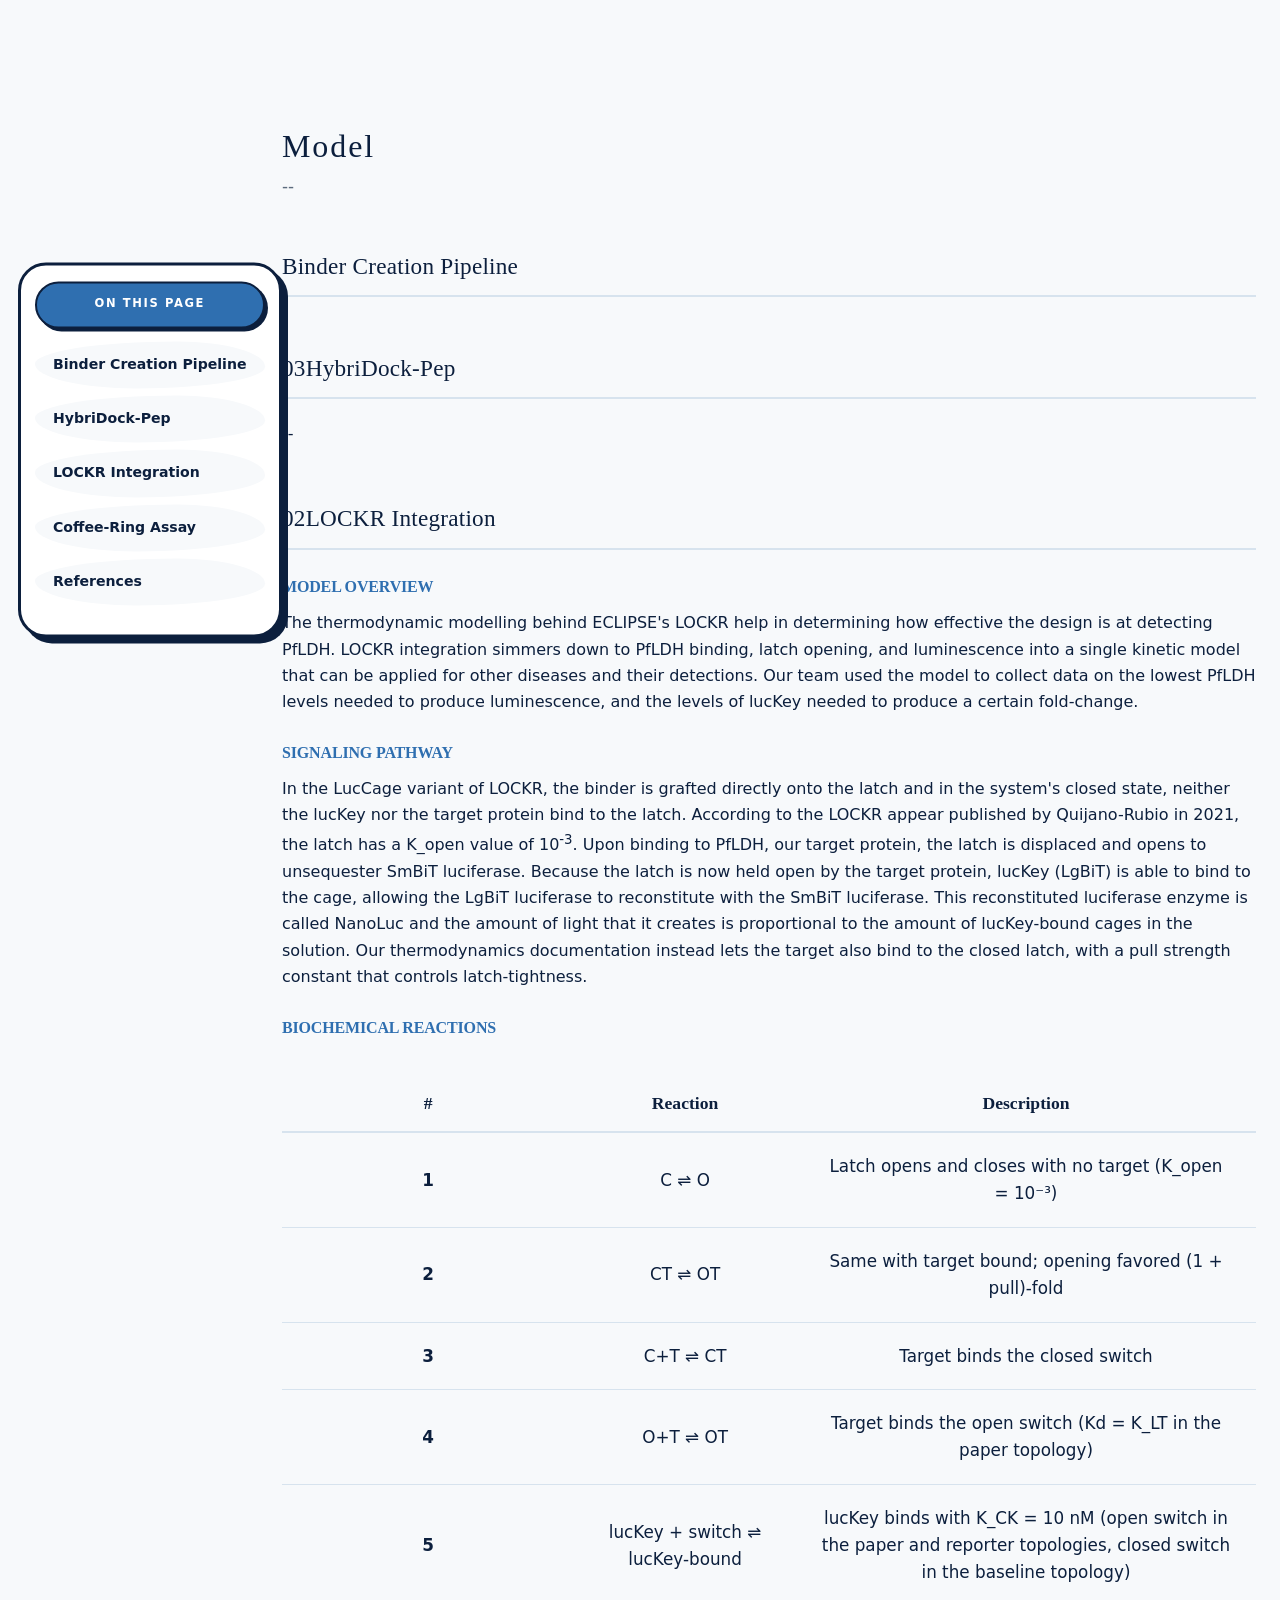
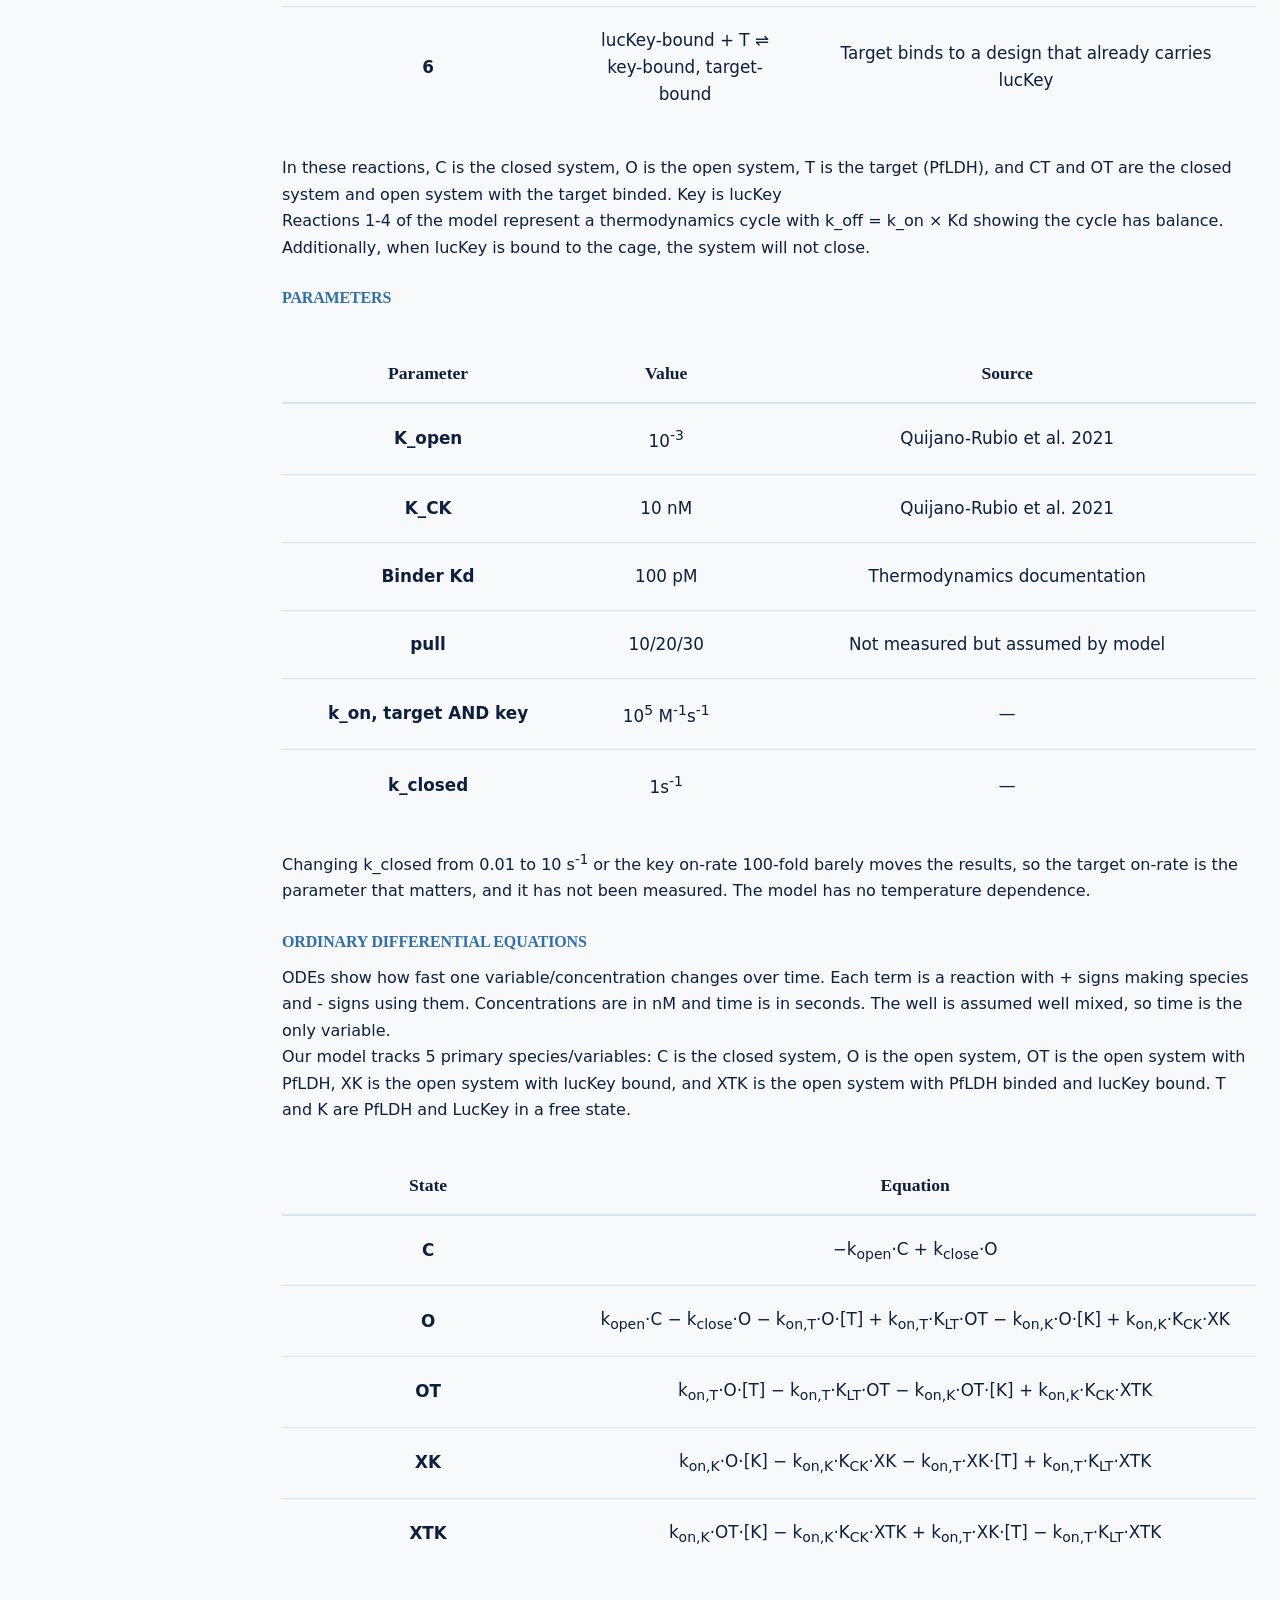
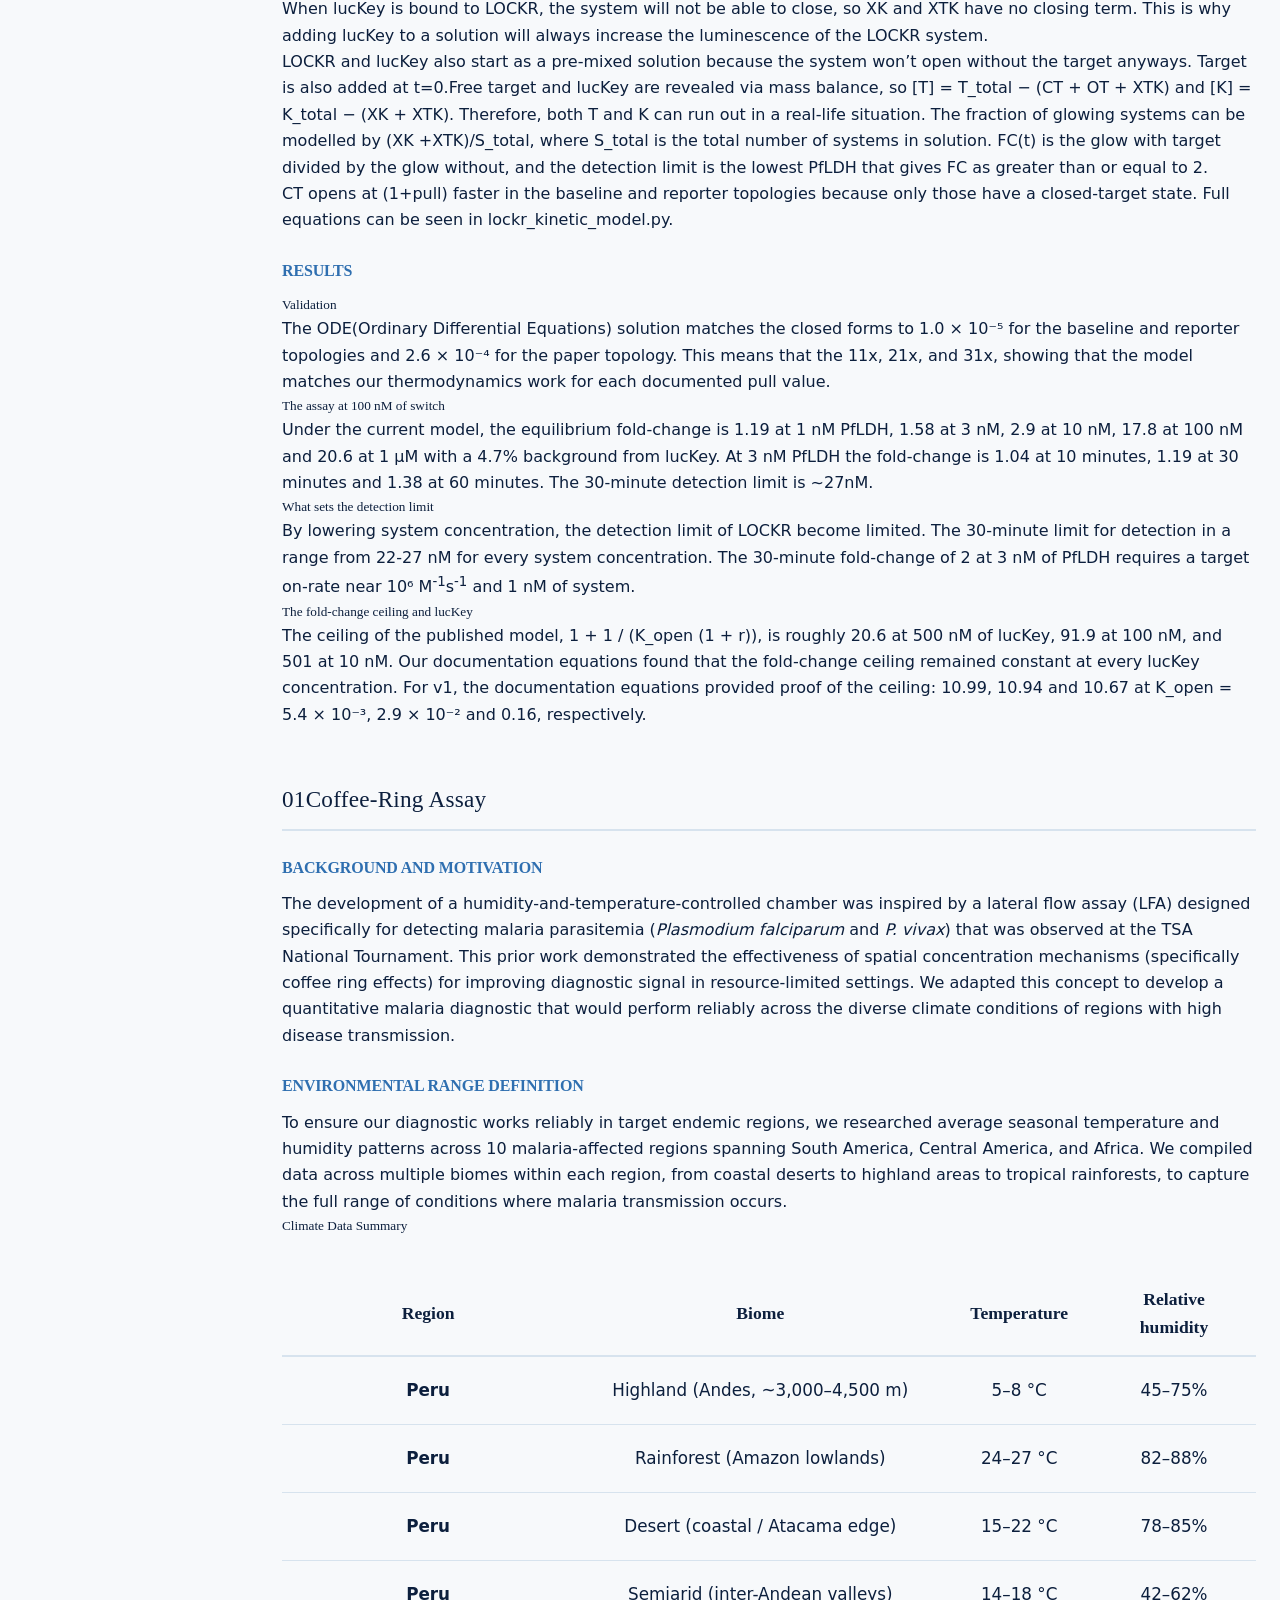
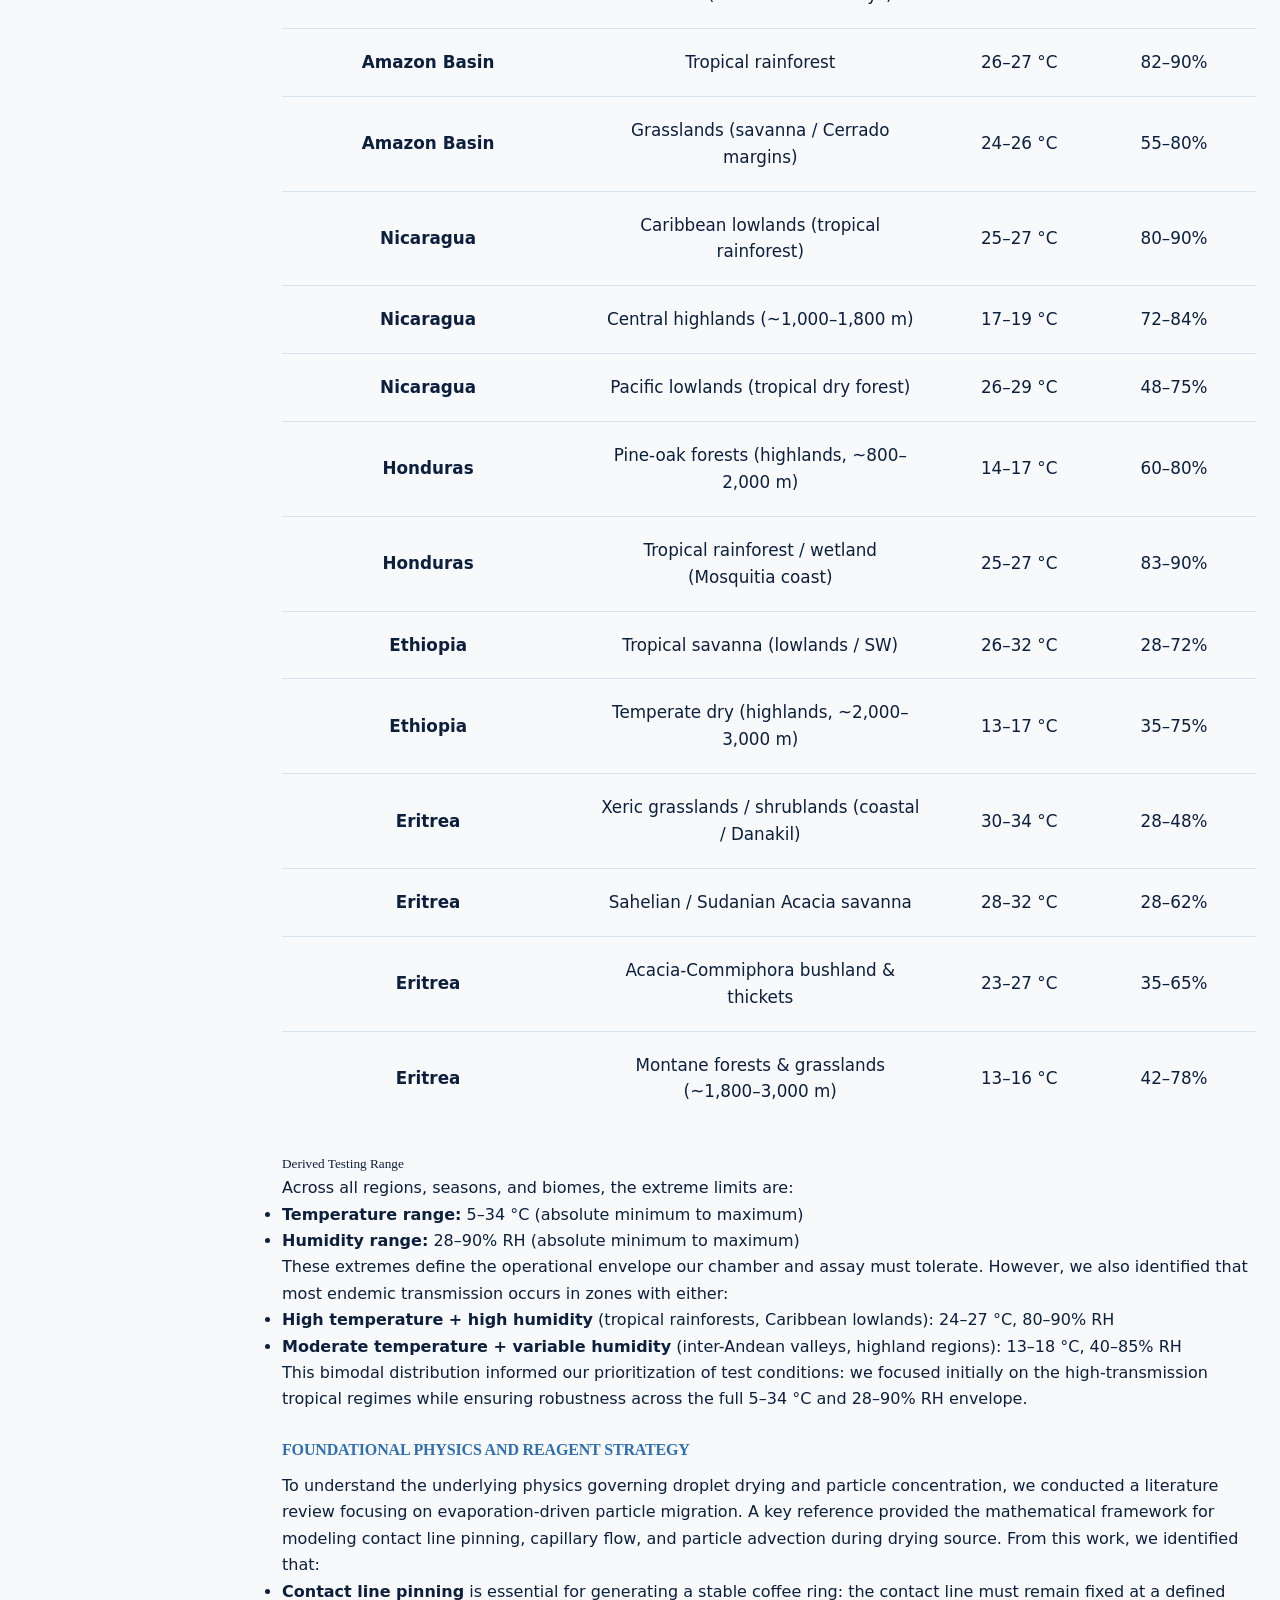
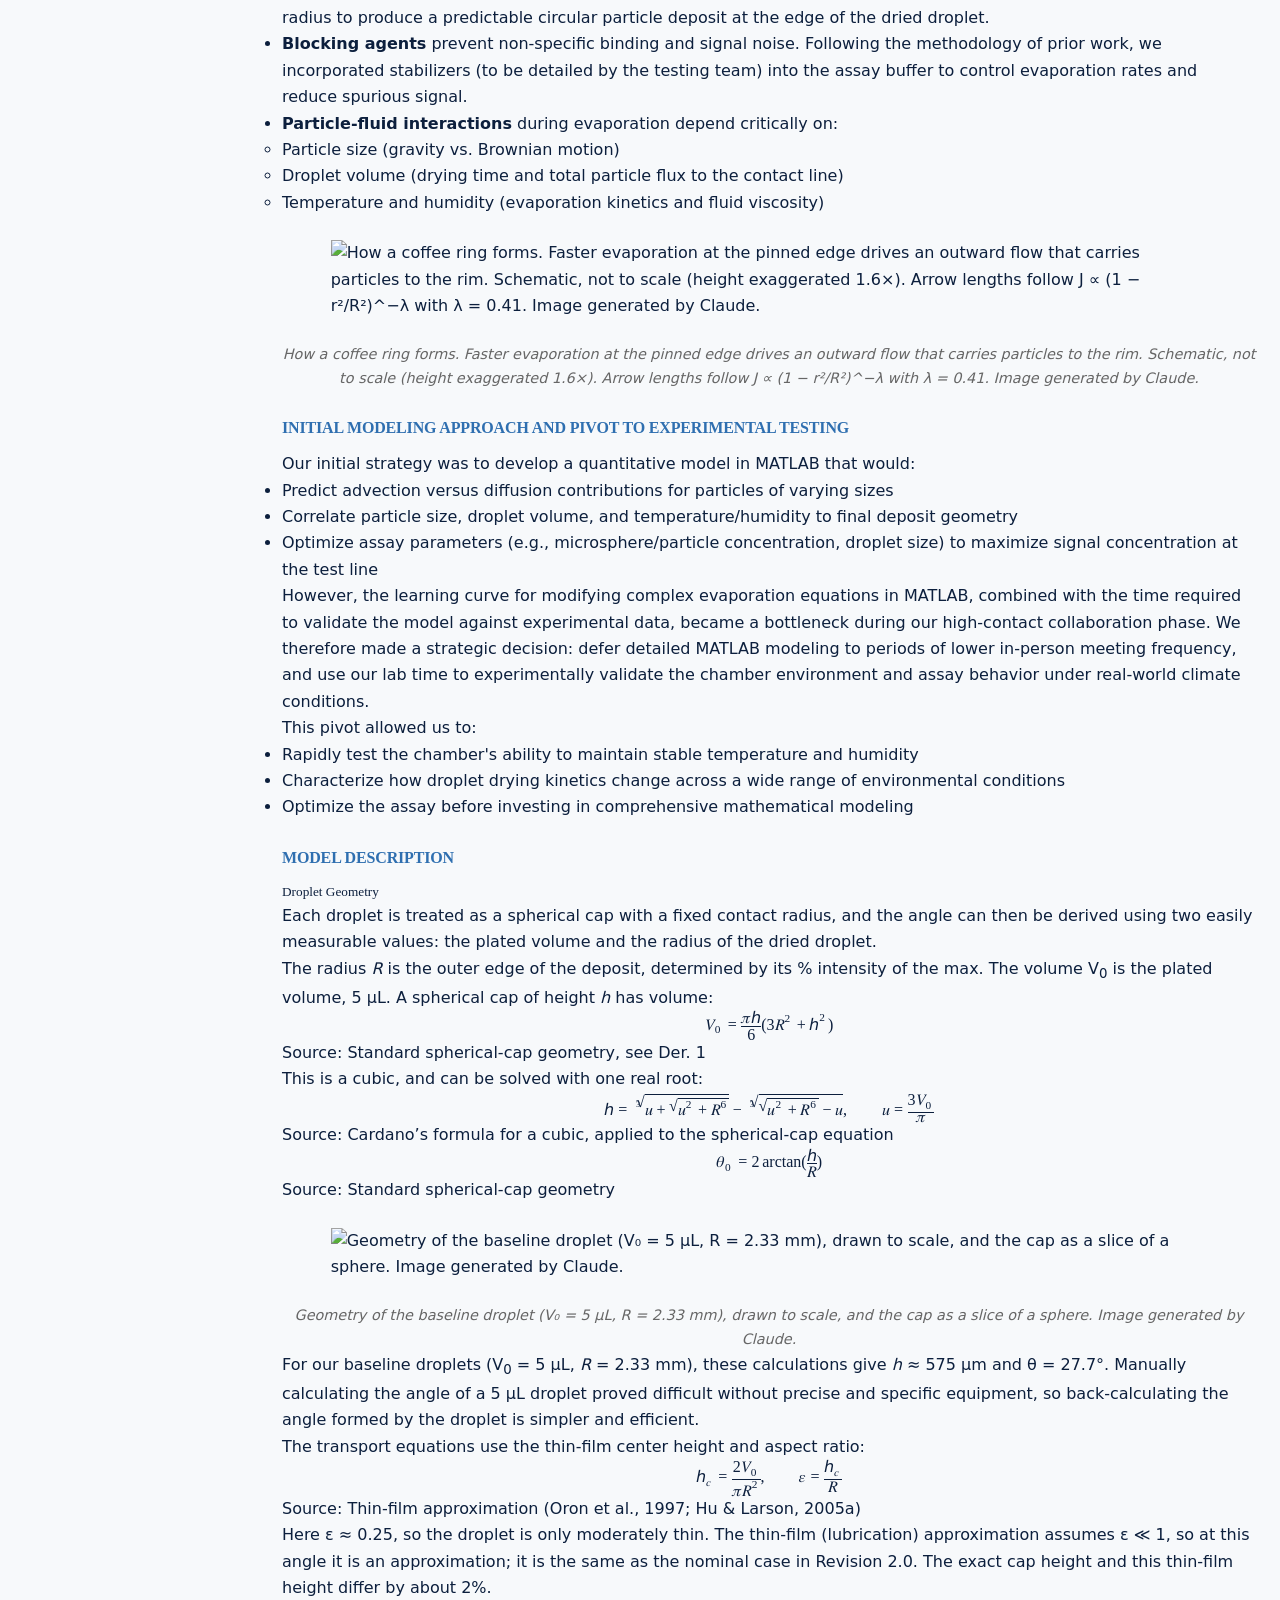
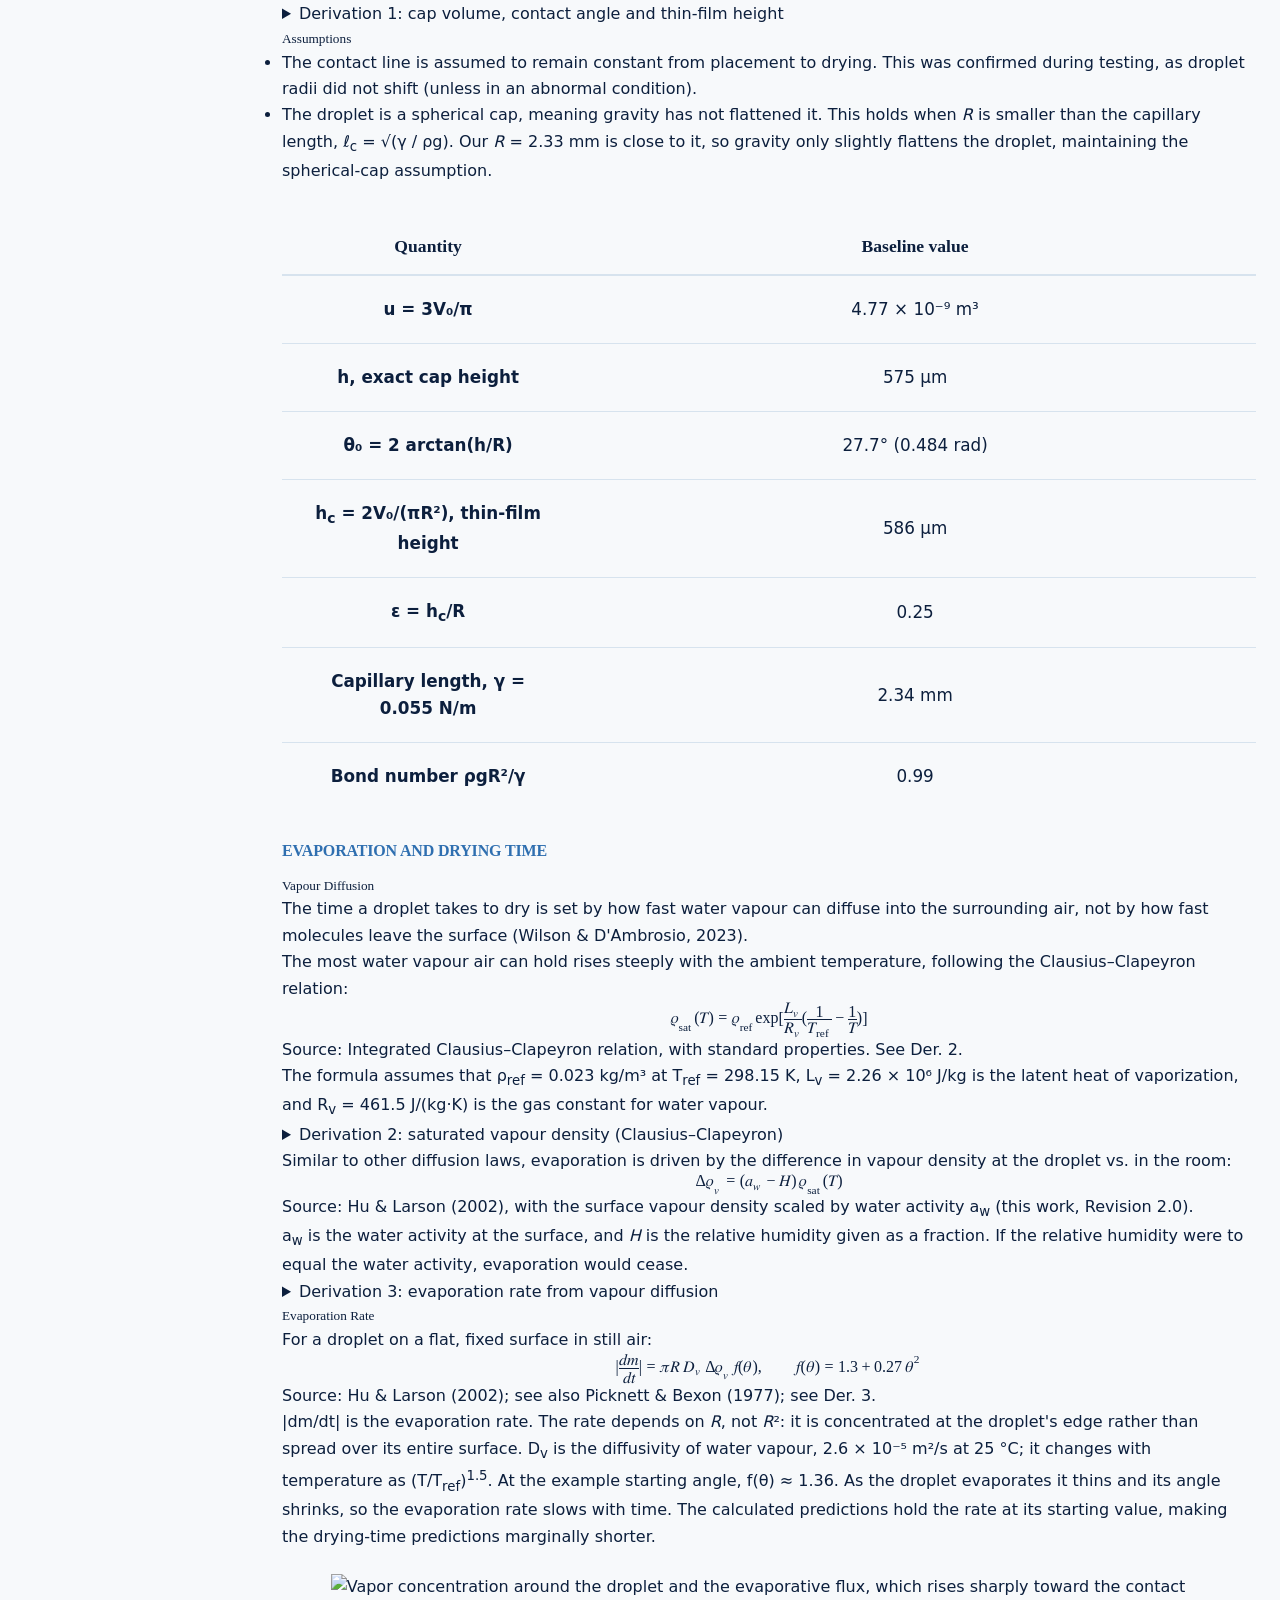
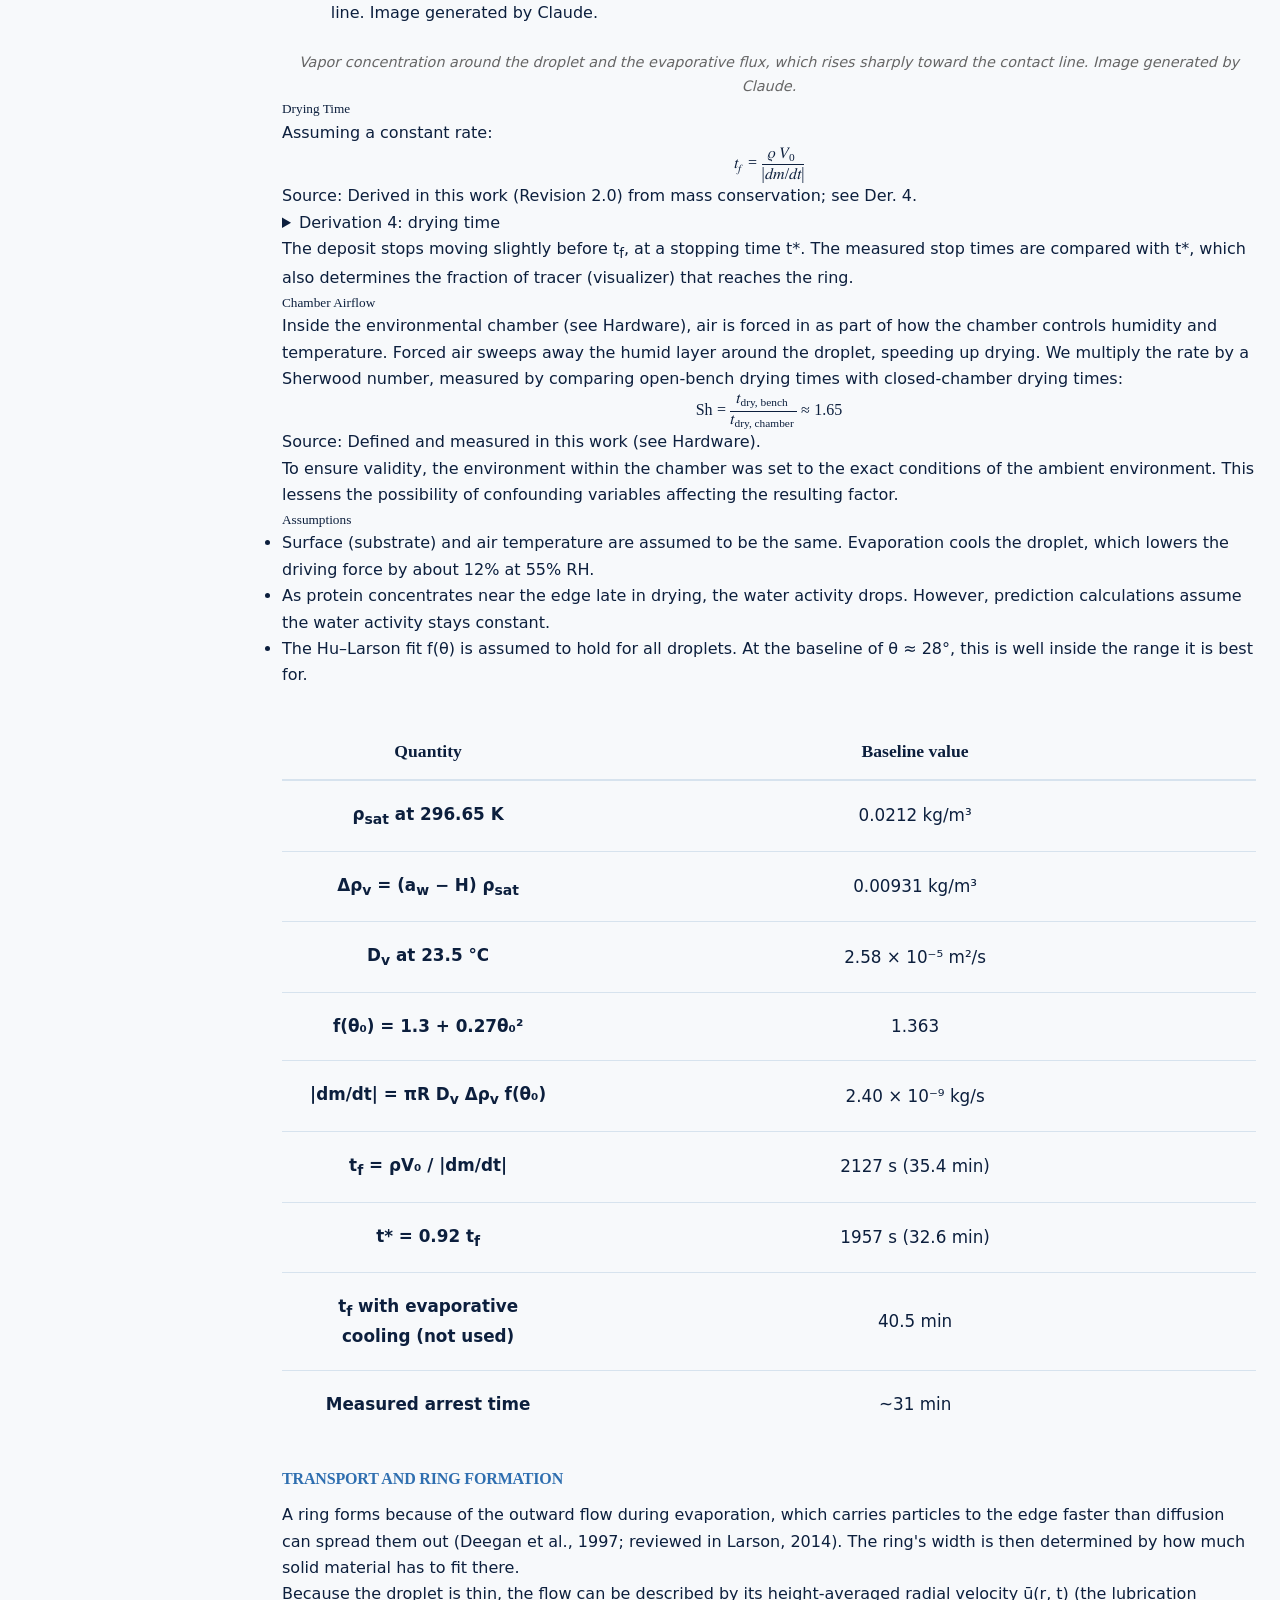
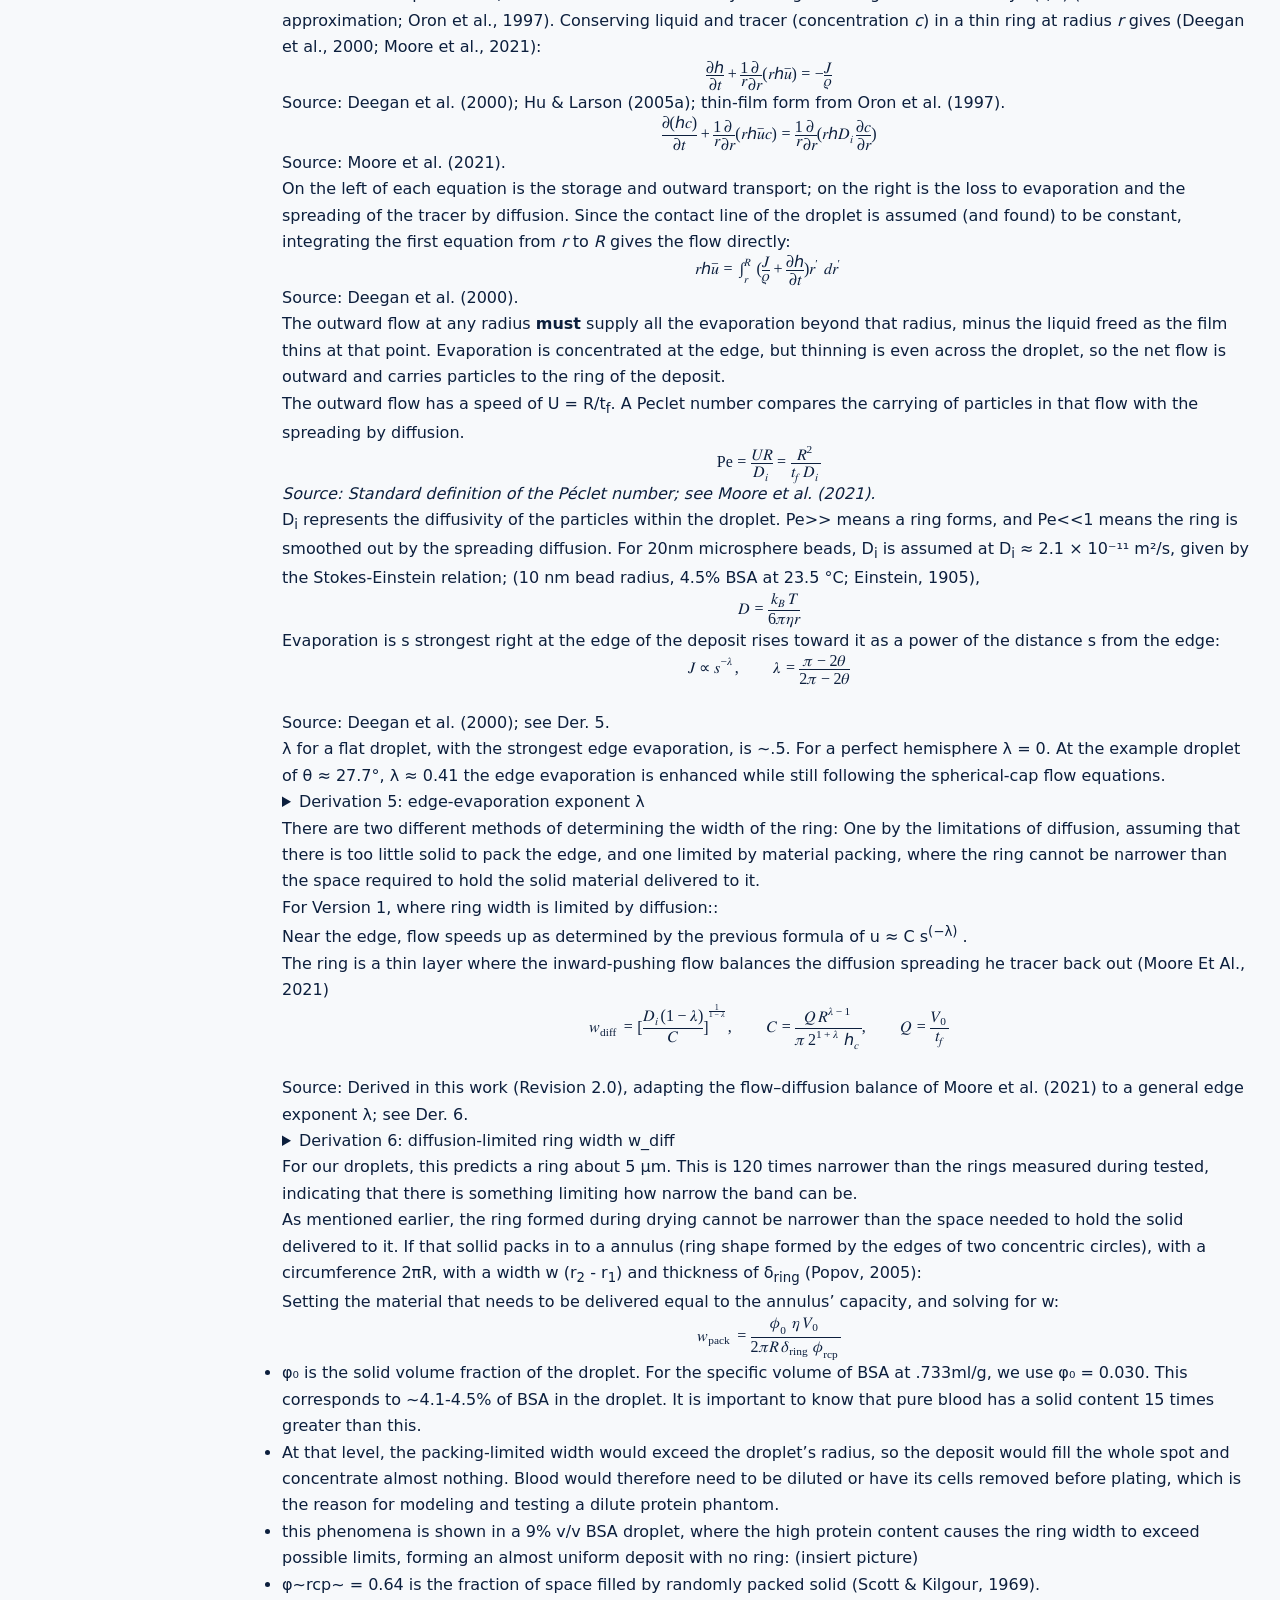
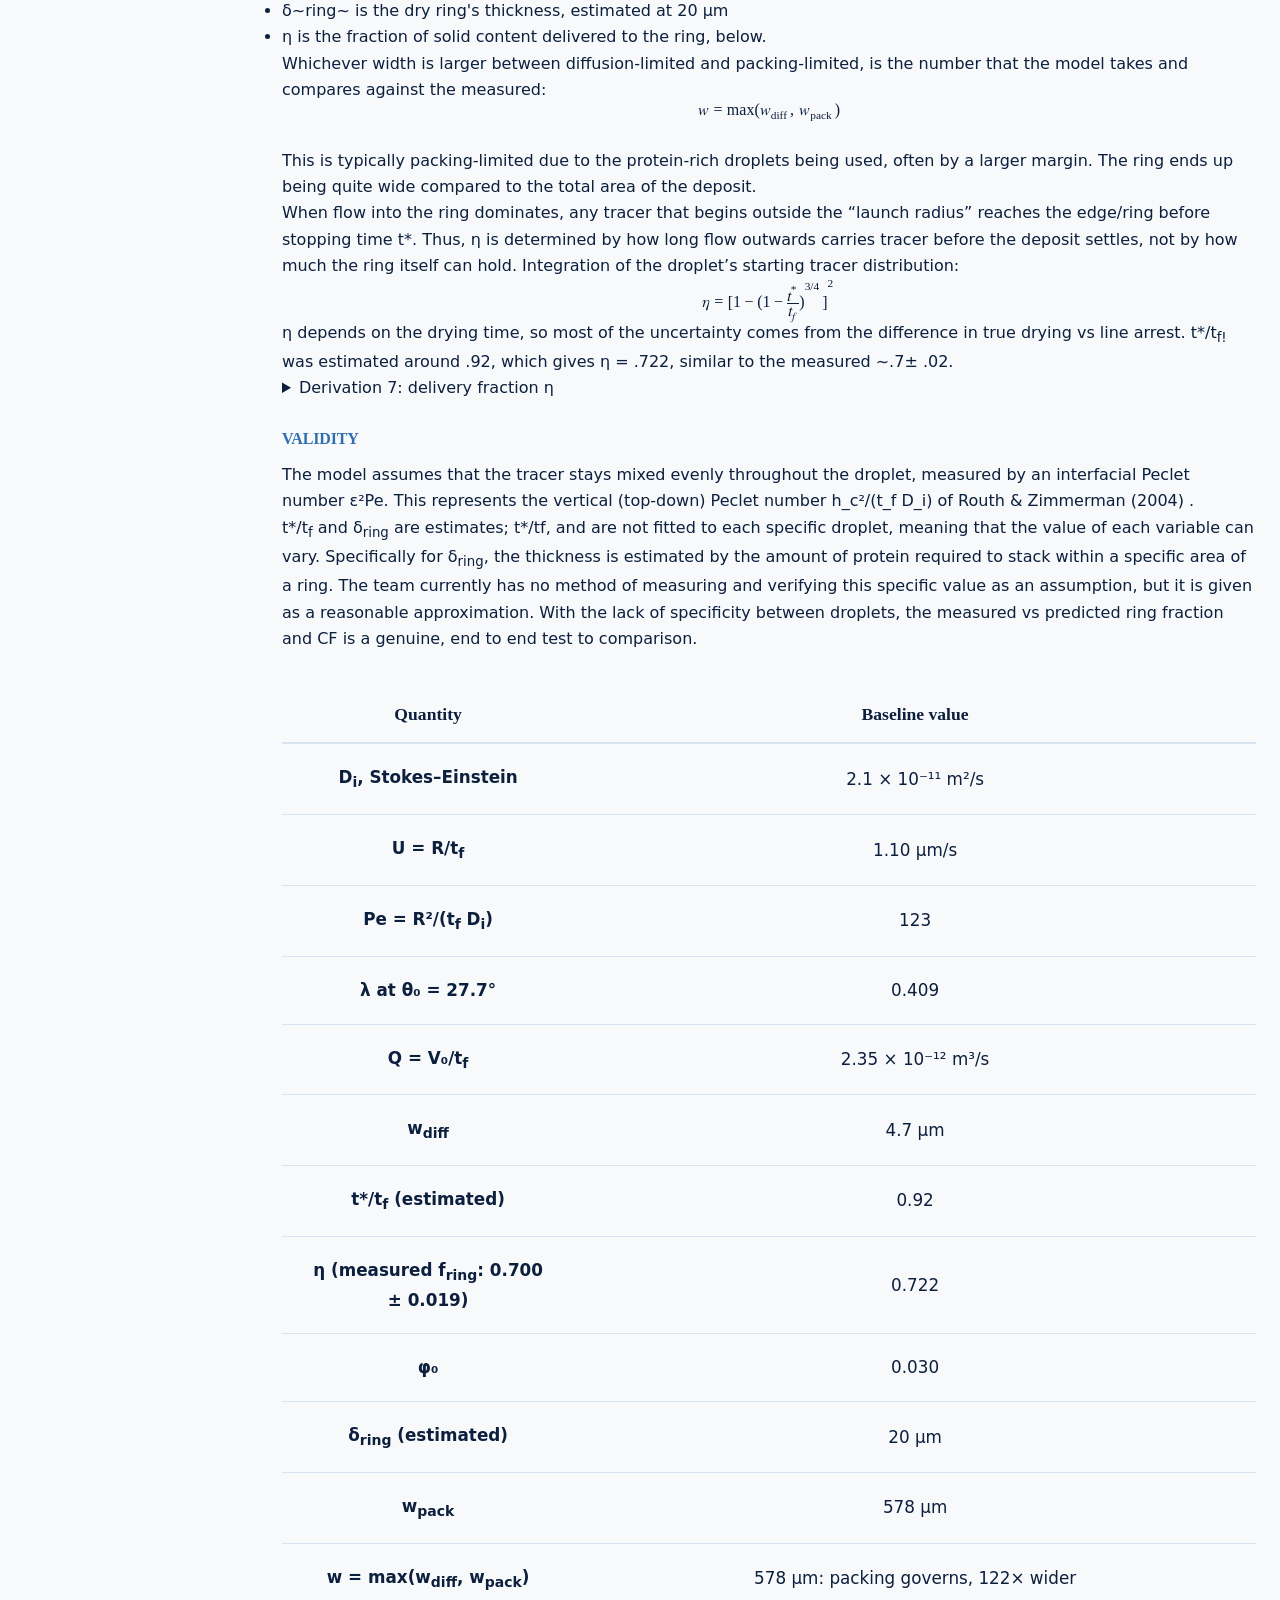
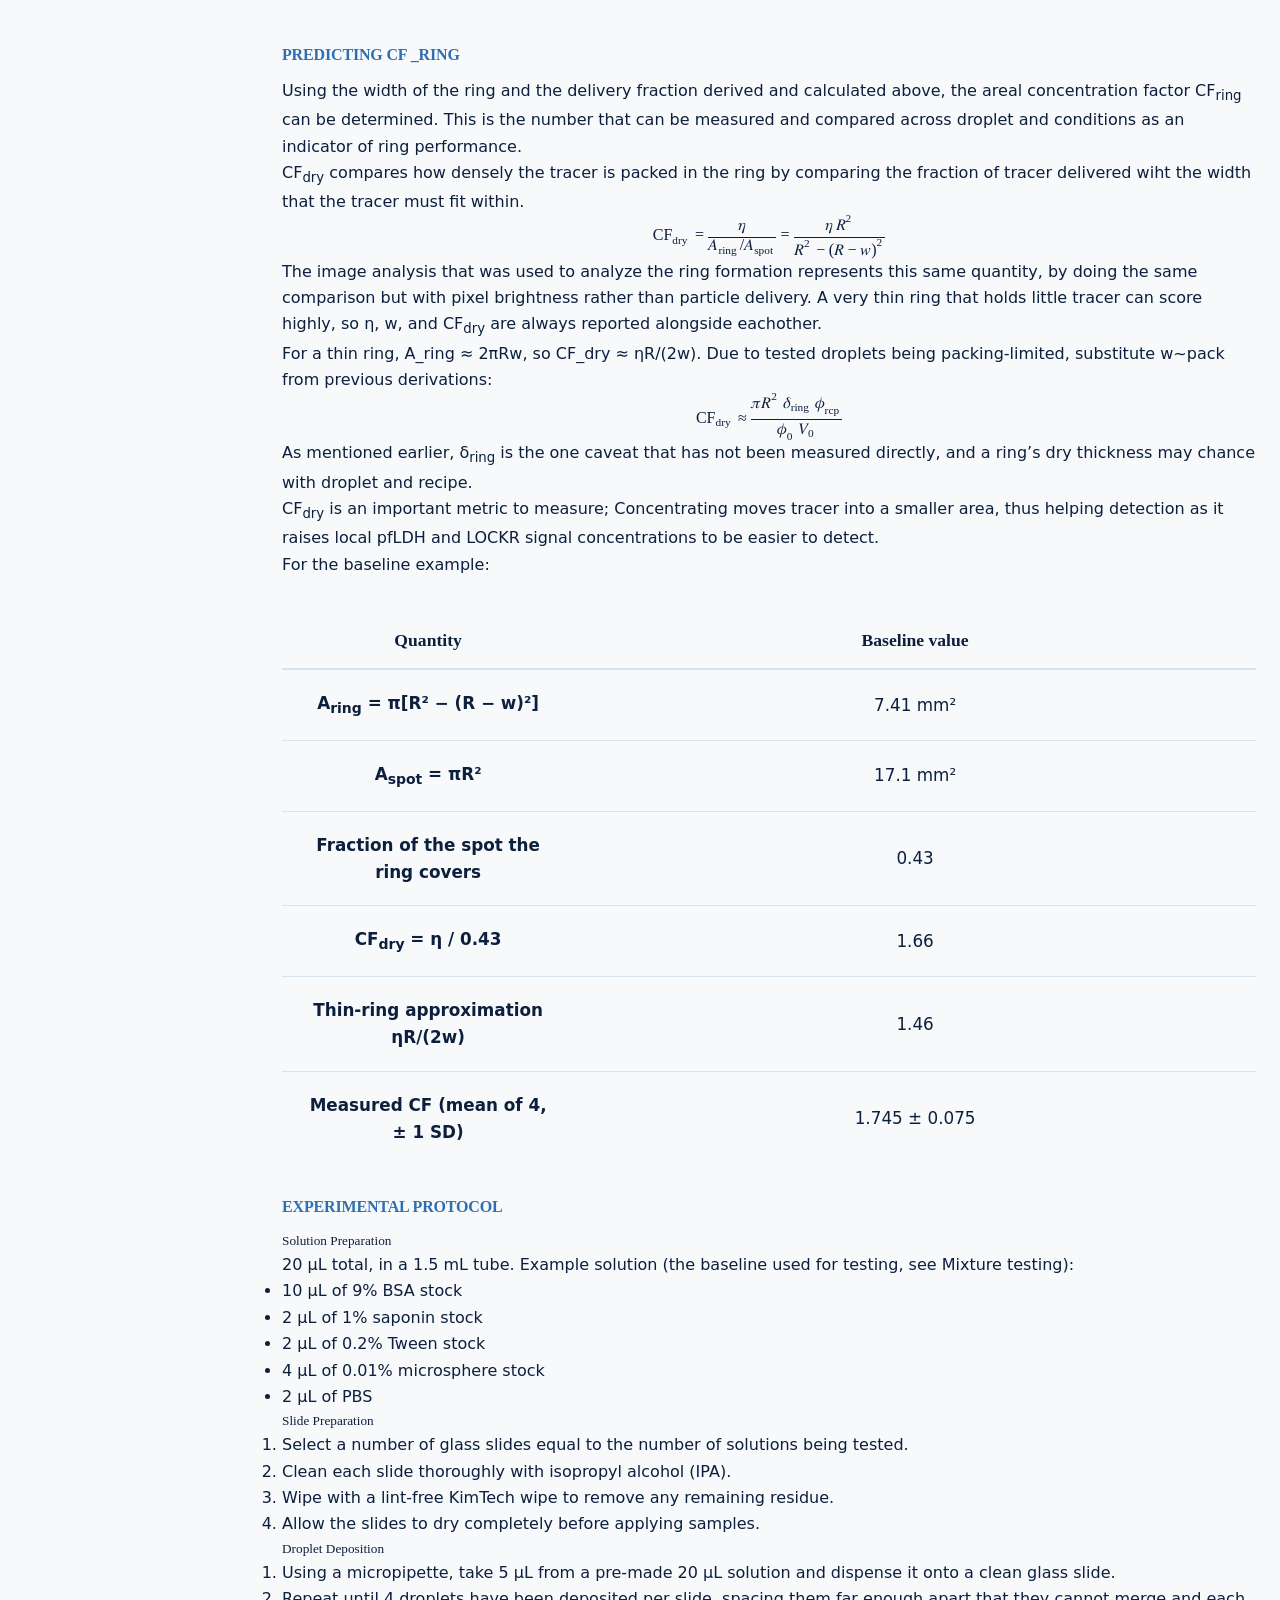
==== pages/model.html @ 0bcad879 "Snapshot of Denmark-GA iGEM 2026 wiki" ====
<!DOCTYPE html>
<html lang="en"><head>
    <meta charset="utf-8">
    <meta name="viewport" content="width=device-width, initial-scale=1">
    <title>Model — Denmark-GA iGEM 2025</title>
    <base href="../">
    <link rel="stylesheet" href="static/style.css">
    <link rel="preload" href="https://static.igem.wiki/teams/6112/wiki/betterfonts/fredoka-regular.ttf" as="font" type="font/ttf" crossorigin="">
    <link rel="preload" href="https://static.igem.wiki/teams/6112/wiki/betterfonts/varelaround-regular.ttf" as="font" type="font/ttf" crossorigin="">
    <link rel="stylesheet" href="static/denmark.css">
    <link rel="stylesheet" href="static/section-blocks.css">
    <link rel="stylesheet" href="static/wiki-pages.css?v=refs4">
  </head>
  <body class="wiki-interior" data-page-family="research">
    <div id="scroll-progress"></div>
    <div id="nav"></div>


    <main>
      <div class="page-hero">
        <div class="container"><div class="chapter-intro">
          <h1>Model</h1>
          <p class="summary draft-summary">--</p>
        </div></div>
      </div>

      <div class="wiki-reading-layout">
    <aside class="toc-sidebar" aria-label="Table of contents">
      <div class="toc-handle" aria-hidden="true">Table of Contents</div>
      <nav class="toc-nav" id="toc-links" aria-label="Page sections">
        <p class="toc-nav-heading">On this page</p>
        
        
        
        
      <a href="#binder-creation-pipeline" data-toc="binder-creation-pipeline">Binder Creation Pipeline</a><a href="pages/model.html#hybridock-pep" data-toc="hybridock-pep">HybriDock-Pep</a><a href="pages/model.html#lockr-integration" data-toc="lockr-integration">LOCKR Integration</a><a href="pages/model.html#coffee-ring" data-toc="coffee-ring">Coffee-Ring Assay</a><a href="pages/model.html#references" data-toc="references">References</a></nav>
    </aside>

      <div class="page-content">
        <div class="container">

          

          

          

          


        <section class="wiki-section toc-section" id="binder-creation-pipeline"><h3>Binder Creation Pipeline</h3><div class="section-block"></div></section><section class="wiki-section toc-section" id="hybridock-pep">
            <h3><span class="chapter-number" aria-hidden="true">03</span><span>HybriDock-Pep</span></h3>

          <div class="section-block">
<p>--</p>

</div></section><section class="wiki-section toc-section" id="lockr-integration">
            <h3><span class="chapter-number" aria-hidden="true">02</span><span>LOCKR Integration</span></h3>

          <div class="section-block">
<h4>Model Overview</h4>
<p>The thermodynamic modelling behind ECLIPSE's LOCKR help in determining how effective the design is at detecting PfLDH. LOCKR integration simmers down to PfLDH binding, latch opening, and luminescence into a single kinetic model that can be applied for other diseases and their detections. Our team used the model to collect data on the lowest PfLDH levels needed to produce luminescence, and the levels of lucKey needed to produce a certain fold-change.</p>

</div><div class="section-block">
<h4>Signaling Pathway</h4>
<p>In the LucCage variant of LOCKR, the binder is grafted directly onto the latch and in the system's closed state, neither the lucKey nor the target protein bind to the latch. According to the LOCKR appear published by Quijano-Rubio in 2021, the latch has a K_open value of 10<sup>-3</sup>. Upon binding to PfLDH, our target protein, the latch is displaced and opens to unsequester SmBiT luciferase. Because the latch is now held open by the target protein, lucKey (LgBiT) is able to bind to the cage, allowing the LgBiT luciferase to reconstitute with the SmBiT luciferase. This reconstituted luciferase enzyme is called NanoLuc and the amount of light that it creates is proportional to the amount of lucKey-bound cages in the solution. Our thermodynamics documentation instead lets the target also bind to the closed latch, with a pull strength constant that controls latch-tightness. </p>

</div><div class="section-block">
<h4>Biochemical Reactions</h4>
<table>
<thead>
<tr>
<th>#</th>
<th>Reaction</th>
<th>Description</th>
</tr>
</thead>
<tbody><tr>
<td>1</td>
<td>C ⇌ O</td>
<td>Latch opens and closes with no target (K_open = 10⁻³)</td>
</tr>
<tr>
<td>2</td>
<td>CT ⇌ OT</td>
<td>Same with target bound; opening favored (1 + pull)-fold</td>
</tr>
<tr>
<td>3</td>
<td>C+T ⇌ CT</td>
<td>Target binds the closed switch</td>
</tr>
<tr>
<td>4</td>
<td>O+T ⇌ OT</td>
<td>Target binds the open switch (Kd = K_LT in the paper topology)</td>
</tr>
<tr>
<td>5</td>
<td>lucKey + switch ⇌ lucKey-bound</td>
<td>lucKey binds with K_CK = 10 nM (open switch in the paper and reporter topologies, closed switch in the baseline topology)</td>
</tr>
<tr>
<td>6</td>
<td>lucKey-bound + T ⇌ key-bound, target-bound</td>
<td>Target binds to a design that already carries lucKey</td>
</tr>
</tbody></table>
<p>In these reactions, C is the closed system, O is the open system, T is the target (PfLDH), and CT and OT are the closed system and open system with the target binded. Key is lucKey</p>
<p>Reactions 1-4 of the model represent a thermodynamics cycle with k_off = k_on × Kd showing the cycle has balance. Additionally, when lucKey is bound to the cage, the system will not close.</p>

</div><div class="section-block">
<h4>Parameters</h4>
<table>
<thead>
<tr>
<th>Parameter</th>
<th>Value</th>
<th>Source</th>
</tr>
</thead>
<tbody><tr>
<td>K_open</td>
<td>10<sup>-3</sup></td>
<td>Quijano-Rubio et al. 2021</td>
</tr>
<tr>
<td>K_CK</td>
<td>10 nM</td>
<td>Quijano-Rubio et al. 2021</td>
</tr>
<tr>
<td>Binder Kd</td>
<td>100 pM</td>
<td>Thermodynamics documentation</td>
</tr>
<tr>
<td>pull</td>
<td>10/20/30</td>
<td>Not measured but assumed by model</td>
</tr>
<tr>
<td>k_on, target AND key</td>
<td>10<sup>5</sup> M<sup>-1</sup>s<sup>-1</sup></td>
<td>—</td>
</tr>
<tr>
<td>k_closed</td>
<td>1s<sup>-1</sup></td>
<td>—</td>
</tr>
</tbody></table>
<p>Changing k_closed from 0.01 to 10 s<sup>-1</sup> or the key on-rate 100-fold barely moves the results, so the target on-rate is the parameter that matters, and it has not been measured. The model has no temperature dependence.</p>

</div><div class="section-block">
<h4>Ordinary Differential Equations</h4>
<p>ODEs show how fast one variable/concentration changes over time. Each term is a reaction with + signs making species and - signs using them. Concentrations are in nM and time is in seconds. The well is assumed well mixed, so time is the only variable.</p>
<p>Our model tracks 5 primary species/variables: C is the closed system, O is the open system, OT is the open system with PfLDH, XK is the open system with lucKey bound, and XTK is the open system with PfLDH binded and lucKey bound. T and K are PfLDH and LucKey in a free state.</p>
<table>
<thead>
<tr>
<th>State</th>
<th>Equation</th>
</tr>
</thead>
<tbody><tr>
<td>C</td>
<td>−k<sub>open</sub>·C + k<sub>close</sub>·O</td>
</tr>
<tr>
<td>O</td>
<td>k<sub>open</sub>·C − k<sub>close</sub>·O − k<sub>on,T</sub>·O·[T] + k<sub>on,T</sub>·K<sub>LT</sub>·OT − k<sub>on,K</sub>·O·[K] + k<sub>on,K</sub>·K<sub>CK</sub>·XK</td>
</tr>
<tr>
<td>OT</td>
<td>k<sub>on,T</sub>·O·[T] − k<sub>on,T</sub>·K<sub>LT</sub>·OT − k<sub>on,K</sub>·OT·[K] + k<sub>on,K</sub>·K<sub>CK</sub>·XTK</td>
</tr>
<tr>
<td>XK</td>
<td>k<sub>on,K</sub>·O·[K] − k<sub>on,K</sub>·K<sub>CK</sub>·XK − k<sub>on,T</sub>·XK·[T] + k<sub>on,T</sub>·K<sub>LT</sub>·XTK</td>
</tr>
<tr>
<td>XTK</td>
<td>k<sub>on,K</sub>·OT·[K] − k<sub>on,K</sub>·K<sub>CK</sub>·XTK + k<sub>on,T</sub>·XK·[T] − k<sub>on,T</sub>·K<sub>LT</sub>·XTK</td>
</tr>
</tbody></table>
<p>When lucKey is bound to LOCKR, the system will not be able to close, so XK and XTK have no closing term. This is why adding lucKey to a solution will always increase the luminescence of the LOCKR system.</p>
<p>LOCKR and lucKey also start as a pre-mixed solution because the system won’t open without the target anyways. Target is also added at t=0.Free target and lucKey are revealed via mass balance, so [T] = T_total − (CT + OT + XTK) and [K] = K_total − (XK + XTK). Therefore, both T and K can run out in a real-life situation. The fraction of glowing systems can be modelled by (XK +XTK)/S_total, where S_total is the total number of systems in solution. FC(t) is the glow with target divided by the glow without, and the detection limit is the lowest PfLDH that gives FC as greater than or equal to 2.</p>
<p>CT opens at (1+pull) faster in the baseline and reporter topologies because only those have a closed-target state. Full equations can be seen in lockr_kinetic_model.py.</p>

</div><div class="section-block">
<h4>Results</h4>
<h5>Validation</h5>
<p>The ODE(Ordinary Differential Equations) solution matches the closed forms to 1.0 × 10⁻⁵ for the baseline and reporter topologies and 2.6 × 10⁻⁴ for the paper topology. This means that the 11x, 21x, and 31x, showing that the model matches our thermodynamics work for each documented pull value. </p>
<h5>The assay at 100 nM of switch</h5>
<p>Under the current model, the equilibrium fold-change is 1.19 at 1 nM PfLDH, 1.58 at 3 nM, 2.9 at 10 nM, 17.8 at 100 nM and 20.6 at 1 µM with a 4.7% background from lucKey. At 3 nM PfLDH the fold-change is 1.04 at 10 minutes, 1.19 at 30 minutes and 1.38 at 60 minutes. The 30-minute detection limit is ~27nM.</p>
<h5>What sets the detection limit</h5>
<p>By lowering system concentration, the detection limit of LOCKR become limited. The 30-minute limit for detection in a range from 22-27 nM for every system concentration. The 30-minute fold-change of 2 at 3 nM of PfLDH requires a target on-rate near 10⁶ M<sup>-1</sup>s<sup>-1</sup> and 1 nM of system.</p>
<h5>The fold-change ceiling and lucKey</h5>
<p>The ceiling of the published model, 1 + 1 / (K_open (1 + r)), is roughly 20.6 at 500 nM of lucKey, 91.9 at 100 nM, and 501 at 10 nM. Our documentation equations found that the fold-change ceiling remained constant at every lucKey concentration. For v1, the documentation equations provided proof of the ceiling: 10.99, 10.94 and 10.67 at K_open = 5.4 × 10⁻³, 2.9 × 10⁻² and 0.16, respectively.</p>

</div></section><section class="wiki-section toc-section" id="coffee-ring">
            <h3><span class="chapter-number" aria-hidden="true">01</span><span>Coffee-Ring Assay</span></h3>










          <div class="section-block">
<h4>Background and Motivation</h4>
<p>The development of a humidity-and-temperature-controlled chamber was inspired by a lateral flow assay (LFA) designed specifically for detecting malaria parasitemia (<em>Plasmodium falciparum</em> and <em>P. vivax</em>) that was observed at the TSA National Tournament. This prior work demonstrated the effectiveness of spatial concentration mechanisms (specifically coffee ring effects) for improving diagnostic signal in resource-limited settings. We adapted this concept to develop a quantitative malaria diagnostic that would perform reliably across the diverse climate conditions of regions with high disease transmission.</p>

</div><div class="section-block">
<h4>Environmental Range Definition</h4>
<p>To ensure our diagnostic works reliably in target endemic regions, we researched average seasonal temperature and humidity patterns across 10 malaria-affected regions spanning South America, Central America, and Africa. We compiled data across multiple biomes within each region, from coastal deserts to highland areas to tropical rainforests, to capture the full range of conditions where malaria transmission occurs.</p>
<h5>Climate Data Summary</h5>
<table>
<thead>
<tr>
<th>Region</th>
<th>Biome</th>
<th>Temperature</th>
<th>Relative humidity</th>
</tr>
</thead>
<tbody><tr>
<td>Peru</td>
<td>Highland (Andes, ~3,000–4,500 m)</td>
<td>5–8 °C</td>
<td>45–75%</td>
</tr>
<tr>
<td>Peru</td>
<td>Rainforest (Amazon lowlands)</td>
<td>24–27 °C</td>
<td>82–88%</td>
</tr>
<tr>
<td>Peru</td>
<td>Desert (coastal / Atacama edge)</td>
<td>15–22 °C</td>
<td>78–85%</td>
</tr>
<tr>
<td>Peru</td>
<td>Semiarid (inter-Andean valleys)</td>
<td>14–18 °C</td>
<td>42–62%</td>
</tr>
<tr>
<td>Amazon Basin</td>
<td>Tropical rainforest</td>
<td>26–27 °C</td>
<td>82–90%</td>
</tr>
<tr>
<td>Amazon Basin</td>
<td>Grasslands (savanna / Cerrado margins)</td>
<td>24–26 °C</td>
<td>55–80%</td>
</tr>
<tr>
<td>Nicaragua</td>
<td>Caribbean lowlands (tropical rainforest)</td>
<td>25–27 °C</td>
<td>80–90%</td>
</tr>
<tr>
<td>Nicaragua</td>
<td>Central highlands (~1,000–1,800 m)</td>
<td>17–19 °C</td>
<td>72–84%</td>
</tr>
<tr>
<td>Nicaragua</td>
<td>Pacific lowlands (tropical dry forest)</td>
<td>26–29 °C</td>
<td>48–75%</td>
</tr>
<tr>
<td>Honduras</td>
<td>Pine-oak forests (highlands, ~800–2,000 m)</td>
<td>14–17 °C</td>
<td>60–80%</td>
</tr>
<tr>
<td>Honduras</td>
<td>Tropical rainforest / wetland (Mosquitia coast)</td>
<td>25–27 °C</td>
<td>83–90%</td>
</tr>
<tr>
<td>Ethiopia</td>
<td>Tropical savanna (lowlands / SW)</td>
<td>26–32 °C</td>
<td>28–72%</td>
</tr>
<tr>
<td>Ethiopia</td>
<td>Temperate dry (highlands, ~2,000–3,000 m)</td>
<td>13–17 °C</td>
<td>35–75%</td>
</tr>
<tr>
<td>Eritrea</td>
<td>Xeric grasslands / shrublands (coastal / Danakil)</td>
<td>30–34 °C</td>
<td>28–48%</td>
</tr>
<tr>
<td>Eritrea</td>
<td>Sahelian / Sudanian Acacia savanna</td>
<td>28–32 °C</td>
<td>28–62%</td>
</tr>
<tr>
<td>Eritrea</td>
<td>Acacia-Commiphora bushland &amp; thickets</td>
<td>23–27 °C</td>
<td>35–65%</td>
</tr>
<tr>
<td>Eritrea</td>
<td>Montane forests &amp; grasslands (~1,800–3,000 m)</td>
<td>13–16 °C</td>
<td>42–78%</td>
</tr>
</tbody></table>
<h5>Derived Testing Range</h5>
<p>Across all regions, seasons, and biomes, the extreme limits are:</p>
<ul>
<li><strong>Temperature range:</strong> 5–34 °C (absolute minimum to maximum)</li>
<li><strong>Humidity range:</strong> 28–90% RH (absolute minimum to maximum)</li>
</ul>
<p>These extremes define the operational envelope our chamber and assay must tolerate. However, we also identified that most endemic transmission occurs in zones with either:</p>
<ul>
<li><strong>High temperature + high humidity</strong> (tropical rainforests, Caribbean lowlands): 24–27 °C, 80–90% RH</li>
<li><strong>Moderate temperature + variable humidity</strong> (inter-Andean valleys, highland regions): 13–18 °C, 40–85% RH</li>
</ul>
<p>This bimodal distribution informed our prioritization of test conditions: we focused initially on the high-transmission tropical regimes while ensuring robustness across the full 5–34 °C and 28–90% RH envelope.</p>

</div><div class="section-block">
<h4>Foundational Physics and Reagent Strategy</h4>
<p>To understand the underlying physics governing droplet drying and particle concentration, we conducted a literature review focusing on evaporation-driven particle migration. A key reference provided the mathematical framework for modeling contact line pinning, capillary flow, and particle advection during drying source. From this work, we identified that:</p>
<ul>
<li><strong>Contact line pinning</strong> is essential for generating a stable coffee ring: the contact line must remain fixed at a defined radius to produce a predictable circular particle deposit at the edge of the dried droplet.</li>
<li><strong>Blocking agents</strong> prevent non-specific binding and signal noise. Following the methodology of prior work, we incorporated stabilizers (to be detailed by the testing team) into the assay buffer to control evaporation rates and reduce spurious signal.</li>
<li><strong>Particle-fluid interactions</strong> during evaporation depend critically on:<ul>
<li>Particle size (gravity vs. Brownian motion)</li>
<li>Droplet volume (drying time and total particle flux to the contact line)</li>
<li>Temperature and humidity (evaporation kinetics and fluid viscosity)</li>
</ul>
</li>
</ul>

<img src="https://static.igem.wiki/teams/6112/wiki/modelingimgs/model-v2-fig01-coffee-ring.avif" alt="How a coffee ring forms. Faster evaporation at the pinned edge drives an outward flow that carries particles to the rim. Schematic, not to scale (height exaggerated 1.6×). Arrow lengths follow J ∝ (1 − r²/R²)^−λ with λ = 0.41.   Image generated by Claude." style="max-width:90%;display:block;margin:1.5em auto">
<p style="text-align:center;font-style:italic;font-size:0.9em;color:#666;margin-top:0.4em">How a coffee ring forms. Faster evaporation at the pinned edge drives an outward flow that carries particles to the rim. Schematic, not to scale (height exaggerated 1.6×). Arrow lengths follow J ∝ (1 − r²/R²)^−λ with λ = 0.41.   Image generated by Claude.</p>
</div><div class="section-block">
<h4>Initial Modeling Approach and Pivot to Experimental Testing</h4>
<p>Our initial strategy was to develop a quantitative model in MATLAB that would:</p>
<ul>
<li>Predict advection versus diffusion contributions for particles of varying sizes</li>
<li>Correlate particle size, droplet volume, and temperature/humidity to final deposit geometry</li>
<li>Optimize assay parameters (e.g., microsphere/particle concentration, droplet size) to maximize signal concentration at the test line</li>
</ul>
<p>However, the learning curve for modifying complex evaporation equations in MATLAB, combined with the time required to validate the model against experimental data, became a bottleneck during our high-contact collaboration phase. We therefore made a strategic decision: defer detailed MATLAB modeling to periods of lower in-person meeting frequency, and use our lab time to experimentally validate the chamber environment and assay behavior under real-world climate conditions.</p>
<p>This pivot allowed us to:</p>
<ul>
<li>Rapidly test the chamber's ability to maintain stable temperature and humidity</li>
<li>Characterize how droplet drying kinetics change across a wide range of environmental conditions</li>
<li>Optimize the assay before investing in comprehensive mathematical modeling</li>
</ul>

</div><div class="section-block">
<h4>Model Description</h4>
<h5>Droplet Geometry</h5>
<p>Each droplet is treated as a spherical cap with a fixed contact radius, and the angle can then be derived using two easily measurable values: the plated volume and the radius of the dried droplet.</p>
<p>The radius <em>R</em> is the outer edge of the deposit, determined by its % intensity of the max. The volume V<sub>0</sub> is the plated volume, 5 µL. A spherical cap of height <em>h</em> has volume:</p>
<p><math display="block" style="display:block math;"><mrow><msub><mi>V</mi><mn>0</mn></msub><mo>=</mo><mfrac><mrow><mi>π</mi><mi>h</mi></mrow><mn>6</mn></mfrac><mrow><mo fence="true" form="prefix">(</mo><mn>3</mn><msup><mi>R</mi><mn>2</mn></msup><mo>+</mo><msup><mi>h</mi><mn>2</mn></msup><mo fence="true" form="postfix">)</mo></mrow></mrow></math></p>
<p class="eq-source">Source: Standard spherical-cap geometry, see Der. 1</p><p>This is a cubic, and can be solved with one real root:</p>
<p><math display="block" style="display:block math;"><mrow><mi>h</mi><mo>=</mo><mroot><mrow><mi>u</mi><mo>+</mo><msqrt><mrow><msup><mi>u</mi><mn>2</mn></msup><mo>+</mo><msup><mi>R</mi><mn>6</mn></msup></mrow></msqrt></mrow><mn>3</mn></mroot><mo>−</mo><mroot><mrow><msqrt><mrow><msup><mi>u</mi><mn>2</mn></msup><mo>+</mo><msup><mi>R</mi><mn>6</mn></msup></mrow></msqrt><mo>−</mo><mi>u</mi></mrow><mn>3</mn></mroot><mo separator="true">,</mo><mspace width="2em"></mspace><mi>u</mi><mo>=</mo><mfrac><mrow><mn>3</mn><msub><mi>V</mi><mn>0</mn></msub></mrow><mi>π</mi></mfrac></mrow></math></p>
<p class="eq-source">Source: Cardano’s formula for a cubic, applied to the spherical-cap equation</p><p><math display="block" style="display:block math;"><mrow><msub><mi>θ</mi><mn>0</mn></msub><mo>=</mo><mn>2</mn><mrow><mspace width="0.1667em"></mspace><mi>arctan</mi><mo>⁡</mo></mrow><mrow><mo fence="true" form="prefix">(</mo><mfrac><mi>h</mi><mi>R</mi></mfrac><mo fence="true" form="postfix">)</mo></mrow></mrow></math></p>
<p class="eq-source">Source: Standard spherical-cap geometry</p>
<img src="https://static.igem.wiki/teams/6112/wiki/modelingimgs/model-v2-fig03-droplet-geometry.avif" alt="Geometry of the baseline droplet (V₀ = 5 µL, R = 2.33 mm), drawn to scale, and the cap as a slice of a sphere. Image generated by Claude." style="max-width:90%;display:block;margin:1.5em auto">
<p style="text-align:center;font-style:italic;font-size:0.9em;color:#666;margin-top:0.4em">Geometry of the baseline droplet (V₀ = 5 µL, R = 2.33 mm), drawn to scale, and the cap as a slice of a sphere. Image generated by Claude.</p>
<p>For our baseline droplets (V<sub>0</sub> = 5 µL, <em>R</em> = 2.33 mm), these calculations give <em>h</em> ≈ 575 µm and θ = 27.7°. Manually calculating the angle of a 5 µL droplet proved difficult without precise and specific equipment, so back-calculating the angle formed by the droplet is simpler and efficient.</p>
<p>The transport equations use the thin-film center height and aspect ratio:</p>
<p><math display="block" style="display:block math;"><mrow><msub><mi>h</mi><mi>c</mi></msub><mo>=</mo><mfrac><mrow><mn>2</mn><msub><mi>V</mi><mn>0</mn></msub></mrow><mrow><mi>π</mi><msup><mi>R</mi><mn>2</mn></msup></mrow></mfrac><mo separator="true">,</mo><mspace width="2em"></mspace><mi>ε</mi><mo>=</mo><mfrac><msub><mi>h</mi><mi>c</mi></msub><mi>R</mi></mfrac></mrow></math></p>
<p class="eq-source">Source: Thin-film approximation (Oron et al., 1997; Hu &amp; Larson, 2005a)</p><p>Here ε ≈ 0.25, so the droplet is only moderately thin. The thin-film (lubrication) approximation assumes ε ≪ 1, so at this angle it is an approximation; it is the same as the nominal case in Revision 2.0. The exact cap height and this thin-film height differ by about 2%.</p>
<details>
<summary>Derivation 1: cap volume, contact angle and thin-film height</summary><p>The cap is the top slice of a sphere of radius a = (R² + h²)/(2h). Summing thin horizontal discs of radius √(a² − z²) between z = a − h and z = a gives its volume:</p>
<p><math display="block" style="display:block math;"><mrow><msub><mi>V</mi><mn>0</mn></msub><mo>=</mo><msubsup><mo movablelimits="false">∫</mo><mrow><mi>a</mi><mo>−</mo><mi>h</mi></mrow><mi>a</mi></msubsup><mi>π</mi><mrow><mo fence="true" form="prefix">(</mo><msup><mi>a</mi><mn>2</mn></msup><mo>−</mo><msup><mi>z</mi><mn>2</mn></msup><mo fence="true" form="postfix">)</mo></mrow><mi>d</mi><mi>z</mi><mo>=</mo><mfrac><mrow><mi>π</mi><msup><mi>h</mi><mn>2</mn></msup><mo form="prefix" stretchy="false">(</mo><mn>3</mn><mi>a</mi><mo>−</mo><mi>h</mi><mo form="postfix" stretchy="false" lspace="0em" rspace="0em">)</mo></mrow><mn>3</mn></mfrac><mo>=</mo><mfrac><mrow><mi>π</mi><mi>h</mi></mrow><mn>6</mn></mfrac><mrow><mo fence="true" form="prefix">(</mo><mn>3</mn><msup><mi>R</mi><mn>2</mn></msup><mo>+</mo><msup><mi>h</mi><mn>2</mn></msup><mo fence="true" form="postfix">)</mo></mrow></mrow></math></p>
<p class="eq-source">Source: Standard result; integration shown in this work.</p><p>Rearranged, this is a cubic in <em>h</em> with no squared term:</p>
<p><math display="block" style="display:block math;"><mrow><msup><mi>h</mi><mn>3</mn></msup><mo>+</mo><mn>3</mn><msup><mi>R</mi><mn>2</mn></msup><mi>h</mi><mo>−</mo><mfrac><mrow><mn>6</mn><msub><mi>V</mi><mn>0</mn></msub></mrow><mi>π</mi></mfrac><mo>=</mo><mn>0</mn></mrow></math></p>
<p class="eq-source">Source: Standard result; rearrangement of the cap-volume equation.</p><p>Its coefficient on <em>h</em> is positive, so it has exactly one real root, given by Cardano's formula above. At the edge the cap meets the slide at angle θ, with sin θ = R/a and h = a(1 − cos θ). Dividing:</p>
<p><math display="block" style="display:block math;"><mrow><mfrac><mi>h</mi><mi>R</mi></mfrac><mo>=</mo><mfrac><mrow><mn>1</mn><mo>−</mo><mrow><mi>cos</mi><mo>⁡</mo><mspace width="0.1667em"></mspace></mrow><mi>θ</mi></mrow><mrow><mrow><mi>sin</mi><mo>⁡</mo><mspace width="0.1667em"></mspace></mrow><mi>θ</mi></mrow></mfrac><mo>=</mo><mrow><mi>tan</mi><mo>⁡</mo><mspace width="0.1667em"></mspace></mrow><mfrac><mi>θ</mi><mn>2</mn></mfrac></mrow></math></p>
<p class="eq-source">Source: Standard result (trigonometric half-angle identity).</p><p>For a thin droplet the cap is close to a paraboloid, h(r) = h<sub>c</sub>(1 − r²/R²) (Hu &amp; Larson, 2005a). Integrating over rings of radius r and width dr:</p>
<p><math display="block" style="display:block math;"><mrow><msub><mi>V</mi><mn>0</mn></msub><mo>=</mo><msubsup><mo movablelimits="false">∫</mo><mn>0</mn><mi>R</mi></msubsup><mn>2</mn><mi>π</mi><mi>r</mi><mspace width="0.1667em"></mspace><msub><mi>h</mi><mi>c</mi></msub><mrow><mo fence="true" form="prefix">(</mo><mn>1</mn><mo>−</mo><mfrac><msup><mi>r</mi><mn>2</mn></msup><msup><mi>R</mi><mn>2</mn></msup></mfrac><mo fence="true" form="postfix">)</mo></mrow><mi>d</mi><mi>r</mi><mo>=</mo><mfrac><mrow><mi>π</mi><msub><mi>h</mi><mi>c</mi></msub><msup><mi>R</mi><mn>2</mn></msup></mrow><mn>2</mn></mfrac><mspace width="1em"></mspace><mo stretchy="false">⇒</mo><mspace width="1em"></mspace><msub><mi>h</mi><mi>c</mi></msub><mo>=</mo><mfrac><mrow><mn>2</mn><msub><mi>V</mi><mn>0</mn></msub></mrow><mrow><mi>π</mi><msup><mi>R</mi><mn>2</mn></msup></mrow></mfrac></mrow></math></p>
<p class="eq-source">Source: Derived in this work (Revision 2.0), using the parabolic film profile of Hu &amp; Larson (2005a).</p></details><h5>Assumptions</h5>
<ul>
<li>The contact line is assumed to remain constant from placement to drying. This was confirmed during testing, as droplet radii did not shift (unless in an abnormal condition).</li>
<li>The droplet is a spherical cap, meaning gravity has not flattened it. This holds when <em>R</em> is smaller than the capillary length, ℓ<sub>c</sub> = √(γ / ρg). Our <em>R</em> = 2.33 mm is close to it, so gravity only slightly flattens the droplet, maintaining the spherical-cap assumption.</li>
</ul>
<table>
<thead>
<tr>
<th>Quantity</th>
<th>Baseline value</th>
</tr>
</thead>
<tbody><tr>
<td>u = 3V₀/π</td>
<td>4.77 × 10⁻⁹ m³</td>
</tr>
<tr>
<td>h, exact cap height</td>
<td>575 µm</td>
</tr>
<tr>
<td>θ₀ = 2 arctan(h/R)</td>
<td>27.7° (0.484 rad)</td>
</tr>
<tr>
<td>h<sub>c</sub> = 2V₀/(πR²), thin-film height</td>
<td>586 µm</td>
</tr>
<tr>
<td>ε = h<sub>c</sub>/R</td>
<td>0.25</td>
</tr>
<tr>
<td>Capillary length, γ = 0.055 N/m</td>
<td>2.34 mm</td>
</tr>
<tr>
<td>Bond number ρgR²/γ</td>
<td>0.99</td>
</tr>
</tbody></table>

</div><div class="section-block">
<h4>Evaporation and Drying Time</h4>
<h5>Vapour Diffusion</h5>
<p>The time a droplet takes to dry is set by how fast water vapour can diffuse into the surrounding air, not by how fast molecules leave the surface (Wilson &amp; D'Ambrosio, 2023).</p>
<p>The most water vapour air can hold rises steeply with the ambient temperature, following the Clausius–Clapeyron relation:</p>
<p><math display="block" style="display:block math;"><mrow><msub><mi>ρ</mi><mtext>sat</mtext></msub><mo form="prefix" stretchy="false">(</mo><mi>T</mi><mo form="postfix" stretchy="false">)</mo><mo>=</mo><msub><mi>ρ</mi><mtext>ref</mtext></msub><mrow><mi>exp</mi><mo>⁡</mo></mrow><mrow><mo fence="true" form="prefix">[</mo><mfrac><msub><mi>L</mi><mi>v</mi></msub><msub><mi>R</mi><mi>v</mi></msub></mfrac><mrow><mo fence="true" form="prefix">(</mo><mfrac><mn>1</mn><msub><mi>T</mi><mtext>ref</mtext></msub></mfrac><mo>−</mo><mfrac><mn>1</mn><mi>T</mi></mfrac><mo fence="true" form="postfix">)</mo></mrow><mo fence="true" form="postfix">]</mo></mrow></mrow></math></p>
<p class="eq-source">Source: Integrated Clausius–Clapeyron relation, with standard properties. See Der. 2.</p><p>The formula assumes that ρ<sub>ref</sub> = 0.023 kg/m³ at T<sub>ref</sub> = 298.15 K, L<sub>v</sub> = 2.26 × 10⁶ J/kg is the latent heat of vaporization, and R<sub>v</sub> = 461.5 J/(kg·K) is the gas constant for water vapour.</p>
<details>
<summary>Derivation 2: saturated vapour density (Clausius–Clapeyron)</summary><p>This comes from integrating the Clausius–Clapeyron equation from T<sub>ref</sub> to T:</p>
<p><math display="block" style="display:block math;"><mrow><mfrac><mrow><mi>d</mi><mrow><mspace width="0.1667em"></mspace><mi>ln</mi><mo>⁡</mo><mspace width="0.1667em"></mspace></mrow><msub><mi>p</mi><mtext>sat</mtext></msub></mrow><mrow><mi>d</mi><mi>T</mi></mrow></mfrac><mo>=</mo><mfrac><msub><mi>L</mi><mi>v</mi></msub><mrow><msub><mi>R</mi><mi>v</mi></msub><msup><mi>T</mi><mn>2</mn></msup></mrow></mfrac><mspace width="1em"></mspace><mo stretchy="false">⇒</mo><mspace width="1em"></mspace><mrow><mi>ln</mi><mo>⁡</mo><mspace width="0.1667em"></mspace></mrow><mfrac><mrow><msub><mi>p</mi><mtext>sat</mtext></msub><mo form="prefix" stretchy="false">(</mo><mi>T</mi><mo form="postfix" stretchy="false" lspace="0em" rspace="0em">)</mo></mrow><mrow><msub><mi>p</mi><mtext>sat</mtext></msub><mo form="prefix" stretchy="false">(</mo><msub><mi>T</mi><mtext>ref</mtext></msub><mo form="postfix" stretchy="false" lspace="0em" rspace="0em">)</mo></mrow></mfrac><mo>=</mo><mfrac><msub><mi>L</mi><mi>v</mi></msub><msub><mi>R</mi><mi>v</mi></msub></mfrac><mrow><mo fence="true" form="prefix">(</mo><mfrac><mn>1</mn><msub><mi>T</mi><mtext>ref</mtext></msub></mfrac><mo>−</mo><mfrac><mn>1</mn><mi>T</mi></mfrac><mo fence="true" form="postfix">)</mo></mrow></mrow></math></p>
<p class="eq-source">Source: Standard result (Clausius–Clapeyron relation).</p><p>We apply the same factor to vapour density. That drops a small T<sub>ref</sub>/T factor from the ideal-gas law, worth about 4% between 25 and 37 °C.</p>
</details><p>Similar to other diffusion laws, evaporation is driven by the difference in vapour density at the droplet vs. in the room:</p>
<p><math display="block" style="display:block math;"><mrow><mrow><mi mathvariant="normal">Δ</mi></mrow><msub><mi>ρ</mi><mi>v</mi></msub><mo>=</mo><mo form="prefix" stretchy="false">(</mo><msub><mi>a</mi><mi>w</mi></msub><mo>−</mo><mi>H</mi><mo form="postfix" stretchy="false">)</mo><mspace width="0.1667em"></mspace><msub><mi>ρ</mi><mtext>sat</mtext></msub><mo form="prefix" stretchy="false">(</mo><mi>T</mi><mo form="postfix" stretchy="false">)</mo></mrow></math></p>
<p class="eq-source">Source: Hu &amp; Larson (2002), with the surface vapour density scaled by water activity a<sub>w</sub> (this work, Revision 2.0).</p><p>a<sub>w</sub> is the water activity at the surface, and <em>H</em> is the relative humidity given as a fraction. If the relative humidity were to equal the water activity, evaporation would cease.</p>
<details>
<summary>Derivation 3: evaporation rate from vapour diffusion</summary><p>Outside the droplet, the vapour concentration <em>c</em> obeys steady diffusion, which is Laplace's equation (Deegan et al., 2000; Popov, 2005):</p>
<p><math display="block" style="display:block math;"><mrow><msup><mo>∇</mo><mn>2</mn></msup><mi>c</mi><mo>=</mo><mn>0</mn><mo separator="true">,</mo><mspace width="2em"></mspace><mi>c</mi><mo>=</mo><msub><mi>a</mi><mi>w</mi></msub><mspace width="0.1667em"></mspace><msub><mi>ρ</mi><mtext>sat</mtext></msub><mtext>&nbsp;on&nbsp;the&nbsp;droplet</mtext><mo separator="true">,</mo><mspace width="2em"></mspace><mfrac><mrow><mi>∂</mi><mi>c</mi></mrow><mrow><mi>∂</mi><mi>z</mi></mrow></mfrac><mo>=</mo><mn>0</mn><mtext>&nbsp;on&nbsp;the&nbsp;dry&nbsp;slide</mtext><mo separator="true">,</mo><mspace width="2em"></mspace><mi>c</mi><mo>→</mo><mi>H</mi><msub><mi>ρ</mi><mtext>sat</mtext></msub><mtext>&nbsp;far&nbsp;away</mtext></mrow></math></p>
<p class="eq-source">Source: Deegan et al. (2000); Popov (2005).</p><p>The evaporative flux (the rate at which liquid turns into vapour and crosses a given surface area per unit of time) is the outward gradient, and the total rate is that flux summed over the droplet's surface:</p>
<p><math display="block" style="display:block math;"><mrow><mi>J</mi><mo>=</mo><mo form="prefix" stretchy="false">−</mo><msub><mi>D</mi><mi>v</mi></msub><mspace width="0.1667em"></mspace><mo>∇</mo><mi>c</mi><mo>⋅</mo><mi>𝐧</mi><mo separator="true">,</mo><mspace width="2em"></mspace><mrow><mo fence="true" form="prefix">|</mo><mfrac><mrow><mi>d</mi><mi>m</mi></mrow><mrow><mi>d</mi><mi>t</mi></mrow></mfrac><mo fence="true" form="postfix">|</mo></mrow><mo>=</mo><msub><mo movablelimits="false">∬</mo><mtext>surface</mtext></msub><mi>J</mi><mspace width="0.1667em"></mspace><mi>d</mi><mi>S</mi></mrow></math></p>
<p class="eq-source">Source: Deegan et al. (2000); Popov (2005).</p></details><h5>Evaporation Rate</h5>
<p>For a droplet on a flat, fixed surface in still air:</p>
<p><math display="block" style="display:block math;"><mrow><mrow><mo fence="true" form="prefix">|</mo><mfrac><mrow><mi>d</mi><mi>m</mi></mrow><mrow><mi>d</mi><mi>t</mi></mrow></mfrac><mo fence="true" form="postfix">|</mo></mrow><mo>=</mo><mi>π</mi><mi>R</mi><mspace width="0.1667em"></mspace><msub><mi>D</mi><mi>v</mi></msub><mspace width="0.1667em"></mspace><mrow><mi mathvariant="normal">Δ</mi></mrow><msub><mi>ρ</mi><mi>v</mi></msub><mspace width="0.1667em"></mspace><mi>f</mi><mo form="prefix" stretchy="false">(</mo><mi>θ</mi><mo form="postfix" stretchy="false">)</mo><mo separator="true">,</mo><mspace width="2em"></mspace><mi>f</mi><mo form="prefix" stretchy="false">(</mo><mi>θ</mi><mo form="postfix" stretchy="false">)</mo><mo>=</mo><mn>1.3</mn><mo>+</mo><mn>0.27</mn><mspace width="0.1667em"></mspace><msup><mi>θ</mi><mn>2</mn></msup></mrow></math></p>
<p class="eq-source">Source: Hu &amp; Larson (2002); see also Picknett &amp; Bexon (1977); see Der. 3.</p><p>|dm/dt| is the evaporation rate. The rate depends on <em>R</em>, not <em>R</em>²: it is concentrated at the droplet's edge rather than spread over its entire surface. D<sub>v</sub> is the diffusivity of water vapour, 2.6 × 10⁻⁵ m²/s at 25 °C; it changes with temperature as (T/T<sub>ref</sub>)<sup>1.5</sup>. At the example starting angle, f(θ) ≈ 1.36. As the droplet evaporates it thins and its angle shrinks, so the evaporation rate slows with time. The calculated predictions hold the rate at its starting value, making the drying-time predictions marginally shorter.</p>

<img src="https://static.igem.wiki/teams/6112/wiki/modelingimgs/model-v2-fig04-evaporative-flux.avif" alt="Vapor concentration around the droplet and the evaporative flux, which rises sharply toward the contact line. Image generated by Claude." style="max-width:90%;display:block;margin:1.5em auto">
<p style="text-align:center;font-style:italic;font-size:0.9em;color:#666;margin-top:0.4em">Vapor concentration around the droplet and the evaporative flux, which rises sharply toward the contact line. Image generated by Claude.</p>
<h5>Drying Time</h5>
<p>Assuming a constant rate:</p>
<p><math display="block" style="display:block math;"><mrow><msub><mi>t</mi><mi>f</mi></msub><mo>=</mo><mfrac><mrow><mi>ρ</mi><mspace width="0.1667em"></mspace><msub><mi>V</mi><mn>0</mn></msub></mrow><mrow><mi>|</mi><mi>d</mi><mi>m</mi><mi>/</mi><mi>d</mi><mi>t</mi><mi>|</mi></mrow></mfrac></mrow></math></p>
<p class="eq-source">Source: Derived in this work (Revision 2.0) from mass conservation; see Der. 4.</p><details>
<summary>Derivation 4: drying time</summary><p>This follows from mass conservation. The droplet loses liquid only by evaporation, so with the rate held constant:</p>
<p><math display="block" style="display:block math;"><mrow><mi>ρ</mi><mspace width="0.1667em"></mspace><mfrac><mrow><mi>d</mi><mi>V</mi></mrow><mrow><mi>d</mi><mi>t</mi></mrow></mfrac><mo>=</mo><mo form="prefix" stretchy="false">−</mo><mrow><mo fence="true" form="prefix">|</mo><mfrac><mrow><mi>d</mi><mi>m</mi></mrow><mrow><mi>d</mi><mi>t</mi></mrow></mfrac><mo fence="true" form="postfix">|</mo></mrow><mspace width="1em"></mspace><mo stretchy="false">⇒</mo><mspace width="1em"></mspace><msubsup><mo movablelimits="false">∫</mo><msub><mi>V</mi><mn>0</mn></msub><mn>0</mn></msubsup><mi>ρ</mi><mspace width="0.1667em"></mspace><mi>d</mi><mi>V</mi><mo>=</mo><mo form="prefix" stretchy="false">−</mo><mrow><mo fence="true" form="prefix">|</mo><mfrac><mrow><mi>d</mi><mi>m</mi></mrow><mrow><mi>d</mi><mi>t</mi></mrow></mfrac><mo fence="true" form="postfix">|</mo></mrow><msubsup><mo movablelimits="false">∫</mo><mn>0</mn><msub><mi>t</mi><mi>f</mi></msub></msubsup><mi>d</mi><mi>t</mi></mrow></math></p>
<p class="eq-source">Source: Derived in this work (Revision 2.0), from mass conservation.</p></details><p>The deposit stops moving slightly before t<sub>f</sub>, at a stopping time t*. The measured stop times are compared with t*, which also determines the fraction of tracer (visualizer) that reaches the ring.</p>
<h5>Chamber Airflow</h5>
<p>Inside the environmental chamber (see Hardware), air is forced in as part of how the chamber controls humidity and temperature. Forced air sweeps away the humid layer around the droplet, speeding up drying. We multiply the rate by a Sherwood number, measured by comparing open-bench drying times with closed-chamber drying times:</p>
<p><math display="block" style="display:block math;"><mrow><mrow><mtext></mtext><mi>Sh</mi></mrow><mo>=</mo><mfrac><msub><mi>t</mi><mtext>dry,&nbsp;bench</mtext></msub><msub><mi>t</mi><mtext>dry,&nbsp;chamber</mtext></msub></mfrac><mo>≈</mo><mn>1.65</mn></mrow></math></p>
<p class="eq-source">Source: Defined and measured in this work (see Hardware).</p><p>To ensure validity, the environment within the chamber was set to the exact conditions of the ambient environment. This lessens the possibility of confounding variables affecting the resulting factor.</p>
<h5>Assumptions</h5>
<ul>
<li>Surface (substrate) and air temperature are assumed to be the same. Evaporation cools the droplet, which lowers the driving force by about 12% at 55% RH.</li>
<li>As protein concentrates near the edge late in drying, the water activity drops. However, prediction calculations assume the water activity stays constant.</li>
<li>The Hu–Larson fit f(θ) is assumed to hold for all droplets. At the baseline of θ ≈ 28°, this is well inside the range it is best for.</li>
</ul>
<table>
<thead>
<tr>
<th>Quantity</th>
<th>Baseline value</th>
</tr>
</thead>
<tbody><tr>
<td>ρ<sub>sat</sub> at 296.65 K</td>
<td>0.0212 kg/m³</td>
</tr>
<tr>
<td>Δρ<sub>v</sub> = (a<sub>w</sub> − H) ρ<sub>sat</sub></td>
<td>0.00931 kg/m³</td>
</tr>
<tr>
<td>D<sub>v</sub> at 23.5 °C</td>
<td>2.58 × 10⁻⁵ m²/s</td>
</tr>
<tr>
<td>f(θ₀) = 1.3 + 0.27θ₀²</td>
<td>1.363</td>
</tr>
<tr>
<td>|dm/dt| = πR D<sub>v</sub> Δρ<sub>v</sub> f(θ₀)</td>
<td>2.40 × 10⁻⁹ kg/s</td>
</tr>
<tr>
<td>t<sub>f</sub> = ρV₀ / |dm/dt|</td>
<td>2127 s (35.4 min)</td>
</tr>
<tr>
<td>t* = 0.92 t<sub>f</sub></td>
<td>1957 s (32.6 min)</td>
</tr>
<tr>
<td>t<sub>f</sub> with evaporative cooling (not used)</td>
<td>40.5 min</td>
</tr>
<tr>
<td>Measured arrest time</td>
<td>~31 min</td>
</tr>
</tbody></table>

</div><div class="section-block">
<h4>Transport and Ring Formation</h4>
<p>A ring forms because of the outward flow during evaporation, which carries particles to the edge faster than diffusion can spread them out (Deegan et al., 1997; reviewed in Larson, 2014). The ring's width is then determined by how much solid material has to fit there.</p>
<p>Because the droplet is thin, the flow can be described by its height-averaged radial velocity ū(r, t) (the lubrication approximation; Oron et al., 1997). Conserving liquid and tracer (concentration <em>c</em>) in a thin ring at radius <em>r</em> gives (Deegan et al., 2000; Moore et al., 2021):</p>
<p><math display="block" style="display:block math;"><mrow><mfrac><mrow><mi>∂</mi><mi>h</mi></mrow><mrow><mi>∂</mi><mi>t</mi></mrow></mfrac><mo>+</mo><mfrac><mn>1</mn><mi>r</mi></mfrac><mfrac><mi>∂</mi><mrow><mi>∂</mi><mi>r</mi></mrow></mfrac><mrow><mo fence="true" form="prefix">(</mo><mi>r</mi><mi>h</mi><mover><mi>u</mi><mo stretchy="false" style="math-style:normal;math-depth:0;">‾</mo></mover><mo fence="true" form="postfix">)</mo></mrow><mo>=</mo><mo form="prefix" stretchy="false">−</mo><mfrac><mi>J</mi><mi>ρ</mi></mfrac></mrow></math></p>
<p class="eq-source">Source: Deegan et al. (2000); Hu &amp; Larson (2005a); thin-film form from Oron et al. (1997).</p><p><math display="block" style="display:block math;"><mrow><mfrac><mrow><mi>∂</mi><mo form="prefix" stretchy="false">(</mo><mi>h</mi><mi>c</mi><mo form="postfix" stretchy="false" lspace="0em" rspace="0em">)</mo></mrow><mrow><mi>∂</mi><mi>t</mi></mrow></mfrac><mo>+</mo><mfrac><mn>1</mn><mi>r</mi></mfrac><mfrac><mi>∂</mi><mrow><mi>∂</mi><mi>r</mi></mrow></mfrac><mrow><mo fence="true" form="prefix">(</mo><mi>r</mi><mi>h</mi><mover><mi>u</mi><mo stretchy="false" style="math-style:normal;math-depth:0;">‾</mo></mover><mi>c</mi><mo fence="true" form="postfix">)</mo></mrow><mo>=</mo><mfrac><mn>1</mn><mi>r</mi></mfrac><mfrac><mi>∂</mi><mrow><mi>∂</mi><mi>r</mi></mrow></mfrac><mrow><mo fence="true" form="prefix">(</mo><mi>r</mi><mi>h</mi><msub><mi>D</mi><mi>i</mi></msub><mfrac><mrow><mi>∂</mi><mi>c</mi></mrow><mrow><mi>∂</mi><mi>r</mi></mrow></mfrac><mo fence="true" form="postfix">)</mo></mrow></mrow></math></p>
<p class="eq-source">Source: Moore et al. (2021).</p><p>On the left of each equation is the storage and outward transport; on the right is the loss to evaporation and the spreading of the tracer by diffusion. Since the contact line of the droplet is assumed (and found) to be constant, integrating the first equation from <em>r</em> to <em>R</em> gives the flow directly:</p>
<p><math display="block" style="display:block math;"><mrow><mi>r</mi><mi>h</mi><mover><mi>u</mi><mo stretchy="false" style="math-style:normal;math-depth:0;">‾</mo></mover><mo>=</mo><msubsup><mo movablelimits="false">∫</mo><mi>r</mi><mi>R</mi></msubsup><mrow><mo fence="true" form="prefix">(</mo><mfrac><mi>J</mi><mi>ρ</mi></mfrac><mo>+</mo><mfrac><mrow><mi>∂</mi><mi>h</mi></mrow><mrow><mi>∂</mi><mi>t</mi></mrow></mfrac><mo fence="true" form="postfix">)</mo></mrow><msup><mi>r</mi><mo lspace="0em" rspace="0em">′</mo></msup><mspace width="0.1667em"></mspace><mi>d</mi><msup><mi>r</mi><mo lspace="0em" rspace="0em">′</mo></msup></mrow></math></p>
<p class="eq-source">Source: Deegan et al. (2000).</p><p>The outward flow at any radius <strong>must</strong> supply all the evaporation beyond that radius, minus the liquid freed as the film thins at that point. Evaporation is concentrated at the edge, but thinning is even across the droplet, so the net flow is outward and carries particles to the ring of the deposit.</p>
<p>The outward flow has a speed of U = R/t<sub>f</sub>. A Peclet number compares the carrying of particles in that flow with the spreading by diffusion. </p>
<p><math display="block" style="display:block math;"><mrow><mrow><mtext></mtext><mi>Pe</mi></mrow><mo>=</mo><mfrac><mrow><mi>U</mi><mi>R</mi></mrow><msub><mi>D</mi><mi>i</mi></msub></mfrac><mo>=</mo><mfrac><msup><mi>R</mi><mn>2</mn></msup><mrow><msub><mi>t</mi><mi>f</mi></msub><mspace width="0.1667em"></mspace><msub><mi>D</mi><mi>i</mi></msub></mrow></mfrac></mrow></math> </p>
<p><em>Source: Standard definition of the Péclet number; see Moore et al. (2021).</em></p>
<p>D<sub>i</sub> represents the diffusivity of the particles within the droplet. Pe&gt;&gt; means a ring forms, and Pe&lt;&lt;1 means the ring is smoothed out by the spreading diffusion. For 20nm microsphere beads, D<sub>i</sub> is assumed at D<sub>i</sub> ≈ 2.1 × 10⁻¹¹ m²/s, given by the Stokes-Einstein relation; (10 nm bead radius, 4.5% BSA at 23.5 °C; Einstein, 1905),  </p>
<p><math display="block" style="display:block math;"><mrow><mi>D</mi><mo>=</mo><mfrac><mrow><msub><mi>k</mi><mi>B</mi></msub><mi>T</mi></mrow><mrow><mn>6</mn><mi>π</mi><mi>η</mi><mi>r</mi></mrow></mfrac></mrow></math></p>
<p>Evaporation is s strongest right at the edge of the deposit rises toward it as a power of the distance s from the edge: </p>
<p><math display="block" style="display:block math;"><mrow><mi>J</mi><mo>∝</mo><msup><mi>s</mi><mrow><mo lspace="0em" rspace="0em">−</mo><mi>λ</mi></mrow></msup><mo separator="true">,</mo><mspace width="2em"></mspace><mi>λ</mi><mo>=</mo><mfrac><mrow><mi>π</mi><mo>−</mo><mn>2</mn><mi>θ</mi></mrow><mrow><mn>2</mn><mi>π</mi><mo>−</mo><mn>2</mn><mi>θ</mi></mrow></mfrac></mrow></math><br>Source: Deegan et al. (2000); see Der. 5.<br>λ for a flat droplet, with the strongest edge evaporation, is ~.5. For a perfect hemisphere λ = 0. At the example droplet of θ ≈ 27.7°, λ ≈ 0.41 the edge evaporation is enhanced while still following the spherical-cap flow equations.  </p>
<details> <summary>Derivation 5: edge-evaporation exponent λ</summary> 
Close to the edge, the air between the droplet surface and slide forms a wedge with the angle 
β = π − θ (rad) .  
<img src="https://static.igem.wiki/teams/6112/wiki/modelingimgs/model-v2-fig05-contact-line-wedge.avif" alt="The air wedge at the contact line, used to derive the edge exponent λ. Image generated by Claude." style="max-width:75%;display:block;margin:1.5em auto">
<p style="text-align:center;font-style:italic;font-size:0.9em;color:#666;margin-top:0.4em">The air wedge at the contact line, used to derive the edge exponent λ. Image generated by Claude.</p>
<p>ϱ representing distance from the contact line and φ representing the angle at the droplet surface, Laplace’s equation has a seperable solutions </p>
<p><math display="block" style="display:block math;"><mrow><mi>c</mi><mo>−</mo><msub><mi>c</mi><mi>s</mi></msub><mo>∝</mo><msup><mi>ϱ</mi><mi>ν</mi></msup><mrow><mi>sin</mi><mo>⁡</mo></mrow><mo form="prefix" stretchy="false">(</mo><mi>ν</mi><mi>φ</mi><mo form="postfix" stretchy="false">)</mo></mrow></math><br>Source: Deegan et al. (2000).</p>
<p>This matches the concentration at the droplet surface where (φ = 0). For there to be no flux into the slide (φ = β), cos(νβ) = 0. Thus, ν = π/(2β). The flux represents how steeply concentration with distance, so:</p>
<p><math display="block" style="display:block math;"><mrow><mi>J</mi><mo>∝</mo><msup><mi>ϱ</mi><mrow><mi>ν</mi><mo>−</mo><mn>1</mn></mrow></msup><mspace width="1em"></mspace><mo stretchy="false">⇒</mo><mspace width="1em"></mspace><mi>λ</mi><mo>=</mo><mn>1</mn><mo>−</mo><mi>ν</mi><mo>=</mo><mn>1</mn><mo>−</mo><mfrac><mi>π</mi><mrow><mn>2</mn><mo form="prefix" stretchy="false">(</mo><mi>π</mi><mo>−</mo><mi>θ</mi><mo form="postfix" stretchy="false" lspace="0em" rspace="0em">)</mo></mrow></mfrac><mo>=</mo><mfrac><mrow><mi>π</mi><mo>−</mo><mn>2</mn><mi>θ</mi></mrow><mrow><mn>2</mn><mi>π</mi><mo>−</mo><mn>2</mn><mi>θ</mi></mrow></mfrac></mrow></math><br>Source: Deegan et al. (2000); steps written out in this work.</p>
</details> <p>There are two different methods of determining the width of the ring: One by the limitations of diffusion, assuming that there is too little solid to pack the edge, and one limited by material packing,  where the ring cannot be narrower than the space required to hold the solid material delivered to it. </p>
<p>For Version 1, where ring width is limited by diffusion::<br>Near the edge, flow speeds up as determined by the previous formula of u ≈ C s<sup>(−λ)</sup> . </p>
<p>The ring is a thin layer where the inward-pushing flow balances the diffusion spreading he tracer back out (Moore Et Al., 2021)</p>
<p><math display="block" style="display:block math;"><mrow><msub><mi>w</mi><mtext>diff</mtext></msub><mo>=</mo><msup><mrow><mo fence="true" form="prefix">[</mo><mfrac><mrow><msub><mi>D</mi><mi>i</mi></msub><mo form="prefix" stretchy="false">(</mo><mn>1</mn><mo>−</mo><mi>λ</mi><mo form="postfix" stretchy="false" lspace="0em" rspace="0em">)</mo></mrow><mi>C</mi></mfrac><mo fence="true" form="postfix">]</mo></mrow><mfrac><mn>1</mn><mrow><mn>1</mn><mo>−</mo><mi>λ</mi></mrow></mfrac></msup><mo separator="true">,</mo><mspace width="2em"></mspace><mi>C</mi><mo>=</mo><mfrac><mrow><mi>Q</mi><mspace width="0.1667em"></mspace><msup><mi>R</mi><mrow><mi>λ</mi><mo>−</mo><mn>1</mn></mrow></msup></mrow><mrow><mi>π</mi><mspace width="0.1667em"></mspace><msup><mn>2</mn><mrow><mn>1</mn><mo>+</mo><mi>λ</mi></mrow></msup><mspace width="0.1667em"></mspace><msub><mi>h</mi><mi>c</mi></msub></mrow></mfrac><mo separator="true">,</mo><mspace width="2em"></mspace><mi>Q</mi><mo>=</mo><mfrac><msub><mi>V</mi><mn>0</mn></msub><msub><mi>t</mi><mi>f</mi></msub></mfrac></mrow></math><br>Source: Derived in this work (Revision 2.0), adapting the flow–diffusion balance of Moore et al. (2021) to a general edge exponent λ; see Der. 6.</p>
<details> <summary>Derivation 6: diffusion-limited ring width w_diff</summary> <p>Given s = R - r for distance from the edge: Near-edge flux is given as J ≈ A(2s/R)<sup>−λ </sup>. By making the total required to equal the evaporation rate, A is fixed:<br><math display="block" style="display:block math;"><mrow><msubsup><mo movablelimits="false">∫</mo><mn>0</mn><mi>R</mi></msubsup><mn>2</mn><mi>π</mi><mi>r</mi><mspace width="0.1667em"></mspace><mfrac><mi>A</mi><mi>ρ</mi></mfrac><msup><mrow><mo fence="true" form="prefix">(</mo><mn>1</mn><mo>−</mo><mfrac><msup><mi>r</mi><mn>2</mn></msup><msup><mi>R</mi><mn>2</mn></msup></mfrac><mo fence="true" form="postfix">)</mo></mrow><mrow><mo lspace="0em" rspace="0em">−</mo><mi>λ</mi></mrow></msup><mi>d</mi><mi>r</mi><mo>=</mo><mfrac><mrow><mi>π</mi><mi>A</mi><msup><mi>R</mi><mn>2</mn></msup></mrow><mrow><mi>ρ</mi><mspace width="0.1667em"></mspace><mo form="prefix" stretchy="false">(</mo><mn>1</mn><mo>−</mo><mi>λ</mi><mo form="postfix" stretchy="false" lspace="0em" rspace="0em">)</mo></mrow></mfrac><mo>=</mo><mi>Q</mi><mspace width="1em"></mspace><mo stretchy="false">⇒</mo><mspace width="1em"></mspace><mfrac><mi>A</mi><mi>ρ</mi></mfrac><mo>=</mo><mfrac><mrow><mo form="prefix" stretchy="false" lspace="0em" rspace="0em">(</mo><mn>1</mn><mo>−</mo><mi>λ</mi><mo form="postfix" stretchy="false">)</mo><mspace width="0.1667em"></mspace><mi>Q</mi></mrow><mrow><mi>π</mi><msup><mi>R</mi><mn>2</mn></msup></mrow></mfrac></mrow></math> </p>
<p>Then, put this term into the flow integral and keep the leading in terms of s. The thinning is slightly smaller near the edge. Dividing by rh≈ 2h<sub>c</sub>s gives the near-edge speed: </p>
<p><math display="block" style="display:block math;"><mrow><mi>r</mi><mi>h</mi><mover><mi>u</mi><mo stretchy="false" style="math-style:normal;math-depth:0;">‾</mo></mover><mo>≈</mo><mfrac><mrow><mi>Q</mi><mspace width="0.1667em"></mspace><msup><mi>R</mi><mrow><mi>λ</mi><mo>−</mo><mn>1</mn></mrow></msup></mrow><mrow><mi>π</mi><mspace width="0.1667em"></mspace><msup><mn>2</mn><mi>λ</mi></msup></mrow></mfrac><mspace width="0.1667em"></mspace><msup><mi>s</mi><mrow><mn>1</mn><mo>−</mo><mi>λ</mi></mrow></msup><mspace width="1em"></mspace><mo stretchy="false">⇒</mo><mspace width="1em"></mspace><mover><mi>u</mi><mo stretchy="false" style="math-style:normal;math-depth:0;">‾</mo></mover><mo>≈</mo><mi>C</mi><mspace width="0.1667em"></mspace><msup><mi>s</mi><mrow><mo lspace="0em" rspace="0em">−</mo><mi>λ</mi></mrow></msup></mrow></math> </p>
<p>At the edge’s thin layer, the outward carrying and back-diffusion is balanced, thus the net flux of the tracer is zero. As s increases inward: </p>
<p><math display="block" style="display:block math;"><mrow><mover><mi>u</mi><mo stretchy="false" style="math-style:normal;math-depth:0;">‾</mo></mover><mspace width="0.1667em"></mspace><mi>c</mi><mo>=</mo><mo form="prefix" stretchy="false">−</mo><msub><mi>D</mi><mi>i</mi></msub><mspace width="0.1667em"></mspace><mfrac><mrow><mi>d</mi><mi>c</mi></mrow><mrow><mi>d</mi><mi>s</mi></mrow></mfrac><mspace width="1em"></mspace><mo stretchy="false">⇒</mo><mspace width="1em"></mspace><mfrac><mrow><mi>d</mi><mi>c</mi></mrow><mi>c</mi></mfrac><mo>=</mo><mo form="prefix" stretchy="false">−</mo><mfrac><mi>C</mi><msub><mi>D</mi><mi>i</mi></msub></mfrac><mspace width="0.1667em"></mspace><msup><mi>s</mi><mrow><mo lspace="0em" rspace="0em">−</mo><mi>λ</mi></mrow></msup><mspace width="0.1667em"></mspace><mi>d</mi><mi>s</mi><mspace width="1em"></mspace><mo stretchy="false">⇒</mo><mspace width="1em"></mspace><mi>c</mi><mo>∝</mo><mrow><mi>exp</mi><mo>⁡</mo></mrow><mrow><mo fence="true" form="prefix">[</mo><mo>−</mo><mfrac><mrow><mi>C</mi><mspace width="0.1667em"></mspace><msup><mi>s</mi><mrow><mn>1</mn><mo>−</mo><mi>λ</mi></mrow></msup></mrow><mrow><msub><mi>D</mi><mi>i</mi></msub><mo form="prefix" stretchy="false">(</mo><mn>1</mn><mo>−</mo><mi>λ</mi><mo form="postfix" stretchy="false" lspace="0em" rspace="0em">)</mo></mrow></mfrac><mo fence="true" form="postfix">]</mo></mrow></mrow></math> </p>
<p>Thus, the tracer concentration falls off as the distance from the edge increases. The ring’s width is then defined as the distance where the exponent reaches 1; this gives w<sub>diff</sub>.</p>
</details>
For our droplets, this predicts a ring about 5 µm. This is 120 times narrower than the rings measured during tested, indicating that there is something limiting how narrow the band can be.<p>As mentioned earlier, the ring formed during drying cannot be narrower than the space needed to hold the solid delivered to it. If that sollid packs in to a annulus (ring shape formed by the edges of two concentric circles), with a circumference 2πR, with a width w (r<sub>2</sub> - r<sub>1</sub>) and thickness of δ<sub>ring</sub> (Popov, 2005):  </p>
<p>Setting the material that needs to be delivered equal to the annulus’ capacity, and solving for w: </p>
<p><math display="block" style="display:block math;"><mrow><msub><mi>w</mi><mtext>pack</mtext></msub><mo>=</mo><mfrac><mrow><msub><mi>ϕ</mi><mn>0</mn></msub><mspace width="0.1667em"></mspace><mi>η</mi><mspace width="0.1667em"></mspace><msub><mi>V</mi><mn>0</mn></msub></mrow><mrow><mn>2</mn><mi>π</mi><mi>R</mi><mspace width="0.1667em"></mspace><msub><mi>δ</mi><mtext>ring</mtext></msub><mspace width="0.1667em"></mspace><msub><mi>ϕ</mi><mtext>rcp</mtext></msub></mrow></mfrac></mrow></math> </p>
<ul>
	<li> φ₀ is the solid volume fraction of the droplet. For the specific volume of BSA at .733ml/g, we use φ₀ = 0.030. This corresponds to ~4.1-4.5% of BSA in the droplet. It is important to know that pure blood has a solid content 15 times greater than this. </li><li> At that level, the packing-limited width would exceed the droplet’s radius, so the deposit would fill the whole spot and concentrate almost nothing. Blood would therefore need to be diluted or have its cells removed before plating, which is the reason for modeling and testing a dilute protein phantom. </li><li> this phenomena is shown in a 9% v/v BSA droplet, where the high protein content causes the ring width to exceed possible limits, forming an almost uniform deposit with no ring: 
(insiert picture)</li><li> φ~rcp~ = 0.64 is the fraction of space filled by randomly packed solid (Scott &amp; Kilgour, 1969). </li><li> δ~ring~ is the dry ring's thickness, estimated at 20 µm
	</li><li> η is the fraction of solid content delivered to the ring, below. </li>
</ul><p>Whichever width is larger between diffusion-limited and packing-limited, is the number that the model takes and compares against the measured:</p>
<p><math display="block" style="display:block math;"><mrow><mi>w</mi><mo>=</mo><mrow><mi>max</mi><mo>⁡</mo></mrow><mo form="prefix" stretchy="false">(</mo><msub><mi>w</mi><mtext>diff</mtext></msub><mo separator="true">,</mo><mspace width="0.1667em"></mspace><msub><mi>w</mi><mtext>pack</mtext></msub><mo form="postfix" stretchy="false">)</mo></mrow></math><br>This is typically packing-limited due to the protein-rich droplets being used, often by a larger margin. The ring ends up being quite wide compared to the total area of the deposit. </p>
<p>When flow into the ring dominates, any tracer that begins outside the “launch radius” reaches the edge/ring before stopping time t*. Thus, η is determined by how long flow outwards carries tracer before the deposit settles, not by how much the ring itself can hold.  Integration of the droplet’s starting tracer distribution: </p>
<p><math display="block" style="display:block math;"><mrow><mi>η</mi><mo>=</mo><msup><mrow><mo fence="true" form="prefix">[</mo><mn>1</mn><mo>−</mo><msup><mrow><mo fence="true" form="prefix">(</mo><mn>1</mn><mo>−</mo><mfrac><msup><mi>t</mi><mo>*</mo></msup><msub><mi>t</mi><mi>f</mi></msub></mfrac><mo fence="true" form="postfix">)</mo></mrow><mrow><mn>3</mn><mi>/</mi><mn>4</mn></mrow></msup><mo fence="true" form="postfix">]</mo></mrow><mn>2</mn></msup></mrow></math> </p>
<p>η  depends on the drying time, so most of the uncertainty comes from the difference in true drying vs line arrest. t*/t<sub>f!</sub> was estimated around .92, which gives η = .722, similar to the measured ~.7± .02. </p>
<details> <summary>Derivation 7: delivery fraction η</summary> <p>Near the center, flow speed grows in proportion to r. Using the previous formula h<sub>c</sub> = 2V/(πR² ), a particle moves outward given by:<br><math display="block" style="display:block math;"><mrow><mover><mi>u</mi><mo stretchy="false" style="math-style:normal;math-depth:0;">‾</mo></mover><mo>≈</mo><mfrac><mrow><mn>3</mn><mi>Q</mi><mspace width="0.1667em"></mspace><mi>r</mi></mrow><mrow><mn>4</mn><mi>π</mi><msup><mi>R</mi><mn>2</mn></msup><msub><mi>h</mi><mi>c</mi></msub></mrow></mfrac><mspace width="1em"></mspace><mo stretchy="false">⇒</mo><mspace width="1em"></mspace><mfrac><mrow><mi>d</mi><mi>r</mi></mrow><mrow><mi>d</mi><mi>t</mi></mrow></mfrac><mo>=</mo><mfrac><mrow><mn>3</mn><mi>Q</mi><mspace width="0.1667em"></mspace><mi>r</mi></mrow><mrow><mn>8</mn><mi>V</mi></mrow></mfrac><mo separator="true">,</mo><mspace width="2em"></mspace><mi>V</mi><mo>=</mo><msub><mi>V</mi><mn>0</mn></msub><mo>−</mo><mi>Q</mi><mi>t</mi></mrow></math> </p>
<p><math display="block" style="display:block math;"><mrow><mo movablelimits="false">∫</mo><mfrac><mrow><mi>d</mi><mi>r</mi></mrow><mi>r</mi></mfrac><mo>=</mo><mfrac><mn>3</mn><mn>8</mn></mfrac><mo movablelimits="false">∫</mo><mfrac><mrow><mi>Q</mi><mspace width="0.1667em"></mspace><mi>d</mi><mi>t</mi></mrow><mrow><msub><mi>V</mi><mn>0</mn></msub><mo>−</mo><mi>Q</mi><mi>t</mi></mrow></mfrac><mspace width="1em"></mspace><mo stretchy="false">⇒</mo><mspace width="1em"></mspace><mi>r</mi><mo>∝</mo><msup><mrow><mo fence="true" form="prefix">(</mo><mn>1</mn><mo>−</mo><mfrac><mi>t</mi><msub><mi>t</mi><mi>f</mi></msub></mfrac><mo fence="true" form="postfix">)</mo></mrow><mrow><mo lspace="0em" rspace="0em">−</mo><mn>3</mn><mi>/</mi><mn>8</mn></mrow></msup></mrow></math> </p>
<p>Thus, as the droplet thins, particles speed up, described as the “rush hour” in coffee-ring flow studies (Marín et al., 2011). Given a particle that starts at radius α of R, ir reaches the edge exactly at t* assuming that α = = (1 − t*/t<sub>f</sub>)<sup>(3/8)</sup>. The tracer spreads in proportion to the height of the film, so the fraction that starts outside of the given α is: </p>
<p><math display="block" style="display:block math;"><mrow><mi>η</mi><mo>=</mo><mfrac><mrow><msubsup><mo movablelimits="false">∫</mo><mi>α</mi><mn>1</mn></msubsup><mo form="prefix" stretchy="false">(</mo><mn>1</mn><mo>−</mo><msup><mi>x</mi><mn>2</mn></msup><mo form="postfix" stretchy="false">)</mo><mspace width="0.1667em"></mspace><mi>x</mi><mspace width="0.1667em"></mspace><mi>d</mi><mi>x</mi></mrow><mrow><msubsup><mo movablelimits="false">∫</mo><mn>0</mn><mn>1</mn></msubsup><mo form="prefix" stretchy="false">(</mo><mn>1</mn><mo>−</mo><msup><mi>x</mi><mn>2</mn></msup><mo form="postfix" stretchy="false">)</mo><mspace width="0.1667em"></mspace><mi>x</mi><mspace width="0.1667em"></mspace><mi>d</mi><mi>x</mi></mrow></mfrac><mo>=</mo><msup><mrow><mo fence="true" form="prefix">(</mo><mn>1</mn><mo>−</mo><msup><mi>α</mi><mn>2</mn></msup><mo fence="true" form="postfix">)</mo></mrow><mn>2</mn></msup><mo separator="true">,</mo><mspace width="2em"></mspace><msup><mi>α</mi><mn>2</mn></msup><mo>=</mo><msup><mrow><mo fence="true" form="prefix">(</mo><mn>1</mn><mo>−</mo><mfrac><msup><mi>t</mi><mo>*</mo></msup><msub><mi>t</mi><mi>f</mi></msub></mfrac><mo fence="true" form="postfix">)</mo></mrow><mrow><mn>3</mn><mi>/</mi><mn>4</mn></mrow></msup></mrow></math> </p>
<p>Using the flow from the center all through out the droplet is a reasonable approximation when Pe &gt;&gt; 1. </p>
</details> <h4>Validity</h4>
<p>The model assumes that the tracer stays mixed evenly throughout the droplet, measured by an interfacial Peclet number ε²Pe. This represents the vertical (top-down) Peclet number h_c²/(t_f D_i) of Routh &amp; Zimmerman (2004) . </p>
<p>t*/t<sub>f</sub> and δ<sub>ring</sub> are estimates; t*/tf, and are not fitted to each specific droplet, meaning that the value of each variable can vary. Specifically for δ<sub>ring</sub>, the thickness is estimated by the amount of protein required to stack within a specific area of a ring. The team currently has no method of measuring and verifying this specific value as an assumption, but it is given as a reasonable approximation. With the lack of specificity between droplets, the measured vs predicted ring fraction and CF is a genuine, end to end test to comparison. </p>
<table>
<thead>
<tr>
<th>Quantity</th>
<th>Baseline value</th>
</tr>
</thead>
<tbody><tr>
<td>D<sub>i</sub>, Stokes–Einstein</td>
<td>2.1 × 10⁻¹¹ m²/s</td>
</tr>
<tr>
<td>U = R/t<sub>f</sub></td>
<td>1.10 µm/s</td>
</tr>
<tr>
<td>Pe = R²/(t<sub>f</sub> D<sub>i</sub>)</td>
<td>123</td>
</tr>
<tr>
<td>λ at θ₀ = 27.7°</td>
<td>0.409</td>
</tr>
<tr>
<td>Q = V₀/t<sub>f</sub></td>
<td>2.35 × 10⁻¹² m³/s</td>
</tr>
<tr>
<td>w<sub>diff</sub></td>
<td>4.7 µm</td>
</tr>
<tr>
<td>t*/t<sub>f</sub> (estimated)</td>
<td>0.92</td>
</tr>
<tr>
<td>η (measured f<sub>ring</sub>: 0.700 ± 0.019)</td>
<td>0.722</td>
</tr>
<tr>
<td>φ₀</td>
<td>0.030</td>
</tr>
<tr>
<td>δ<sub>ring</sub> (estimated)</td>
<td>20 µm</td>
</tr>
<tr>
<td>w<sub>pack</sub></td>
<td>578 µm</td>
</tr>
<tr>
<td>w = max(w<sub>diff</sub>, w<sub>pack</sub>)</td>
<td>578 µm: packing governs, 122× wider</td>
</tr>
</tbody></table>

</div><div class="section-block">
<h4>Predicting CF _ring</h4>
<p>Using the width of the ring and the delivery fraction derived and calculated above, the areal concentration factor CF<sub>ring</sub> can be determined. This is the number that can be measured and compared across droplet and conditions as an indicator of ring performance. </p>
<p>CF<sub>dry</sub> compares how densely the tracer is packed in the ring by comparing the fraction of tracer delivered wiht the width that the tracer must fit within. </p>
<p><math display="block" style="display:block math;"><mrow><msub><mrow><mtext></mtext><mi>CF</mi></mrow><mtext>dry</mtext></msub><mo>=</mo><mfrac><mi>η</mi><mrow><msub><mi>A</mi><mtext>ring</mtext></msub><mi>/</mi><msub><mi>A</mi><mtext>spot</mtext></msub></mrow></mfrac><mo>=</mo><mfrac><mrow><mi>η</mi><mspace width="0.1667em"></mspace><msup><mi>R</mi><mn>2</mn></msup></mrow><mrow><msup><mi>R</mi><mn>2</mn></msup><mo>−</mo><mo form="prefix" stretchy="false">(</mo><mi>R</mi><mo>−</mo><mi>w</mi><msup><mo form="postfix" stretchy="false">)</mo><mn>2</mn></msup></mrow></mfrac></mrow></math> </p>
<p>The image analysis that was used to analyze the ring formation represents this same quantity, by doing the same comparison but with pixel brightness rather than particle delivery. A very thin ring that holds little tracer can score highly, so η, w, and CF<sub>dry</sub> are always reported alongside eachother. </p>
<p>For a thin ring, A_ring ≈ 2πRw, so CF_dry ≈ ηR/(2w). Due to tested droplets being packing-limited, substitute w~pack from previous derivations: </p>
<p><math display="block" style="display:block math;"><mrow><msub><mrow><mtext></mtext><mi>CF</mi></mrow><mtext>dry</mtext></msub><mo>≈</mo><mfrac><mrow><mi>π</mi><msup><mi>R</mi><mn>2</mn></msup><mspace width="0.1667em"></mspace><msub><mi>δ</mi><mtext>ring</mtext></msub><mspace width="0.1667em"></mspace><msub><mi>ϕ</mi><mtext>rcp</mtext></msub></mrow><mrow><msub><mi>ϕ</mi><mn>0</mn></msub><mspace width="0.1667em"></mspace><msub><mi>V</mi><mn>0</mn></msub></mrow></mfrac></mrow></math> </p>
<p>As mentioned earlier, δ<sub>ring</sub> is the one caveat that has not been measured directly, and a ring’s dry thickness may chance with droplet and recipe. </p>
<p>CF<sub>dry</sub> is an important metric to measure; Concentrating moves tracer into a smaller area, thus helping detection as it raises local pfLDH and LOCKR signal concentrations to be easier to detect. </p>
<p>For the baseline example:</p>
<table>
<thead>
<tr>
<th>Quantity</th>
<th>Baseline value</th>
</tr>
</thead>
<tbody><tr>
<td>A<sub>ring</sub> = π[R² − (R − w)²]</td>
<td>7.41 mm²</td>
</tr>
<tr>
<td>A<sub>spot</sub> = πR²</td>
<td>17.1 mm²</td>
</tr>
<tr>
<td>Fraction of the spot the ring covers</td>
<td>0.43</td>
</tr>
<tr>
<td>CF<sub>dry</sub> = η / 0.43</td>
<td>1.66</td>
</tr>
<tr>
<td>Thin-ring approximation ηR/(2w)</td>
<td>1.46</td>
</tr>
<tr>
<td>Measured CF (mean of 4, ± 1 SD)</td>
<td>1.745 ± 0.075</td>
</tr>
</tbody></table>

</div><div class="section-block">
<h4>Experimental Protocol</h4>
<h5>Solution Preparation</h5>
<p>20 µL total, in a 1.5 mL tube. Example solution (the baseline used for testing, see Mixture testing):</p>
<ul>
<li>10 µL of 9% BSA stock</li>
<li>2 µL of 1% saponin stock</li>
<li>2 µL of 0.2% Tween stock</li>
<li>4 µL of 0.01% microsphere stock</li>
<li>2 µL of PBS</li>
</ul>
<h5>Slide Preparation</h5>
<ol>
<li>Select a number of glass slides equal to the number of solutions being tested.</li>
<li>Clean each slide thoroughly with isopropyl alcohol (IPA).</li>
<li>Wipe with a lint-free KimTech wipe to remove any remaining residue.</li>
<li>Allow the slides to dry completely before applying samples.</li>
</ol>
<h5>Droplet Deposition</h5>
<ol>
<li>Using a micropipette, take 5 µL from a pre-made 20 µL solution and dispense it onto a clean glass slide.</li>
<li>Repeat until 4 droplets have been deposited per slide, spacing them far enough apart that they cannot merge and each dries independently.</li>
</ol>

</div><div class="section-block">
<h4>Droplet Imaging</h4>
<h5>Camera positioning</h5>
<ul>
<li>Position the camera (Canon EOS 90D) directly above the drying area so that the entire slide with the droplets is in the camera's field of view.</li>
<li>Make sure it gives a clear, consistent view of the drying region to allow the best possible analysis later on.</li>
</ul>
<h5>Time-lapse recording</h5>
<ul>
<li>Position an appropriate recording device to capture a time-lapse of the drying process at one frame per minute.</li>
<li>This documents the progression of evaporation and drying of the droplets over time.</li>
</ul>
<h5>Macro lens</h5>
<ul>
<li>Attach a macro lens (Canon EF 100mm f/2.8) to the camera to enable high-resolution imaging of the droplets.</li>
<li>This allows more accurate observation and analysis of their physical characteristics.</li>
</ul>
<h5>Final UV imaging</h5>
<ul>
<li>Once all of the droplets have dried, perform the final imaging in a completely dark room to prevent any interference from ambient lighting.</li>
<li>Illuminate each droplet with a 365 nm ultraviolet light source, and photograph each droplet individually.</li>
<li>Each droplet should be captured separately from all the others for subsequent analysis.</li>
<li>At each imaging session, use a caliper to measure 5 mm and photograph it to set the image scale later.</li>
</ul>

</div><div class="section-block">
<h4>Image Analysis</h4>
<p>Once imaged, the pictures of the droplets were analyzed in ImageJ, a free, open-source image processing program designed for scientific analysis (Schneider et al., 2012). A custom macro gave statistics about each droplet and the ring it formed. The user and macro did the following:</p>
<h5>User Steps</h5>
<ol>
<li><strong>RAW conversion:</strong> RAW files were converted to 32-bit TIFF files without gamma correction, with unity white balance and no auto-brightening. This keeps pixel brightness proportional to the actual light collected by the camera, which JPEGs do not.</li>
<li><strong>Channel isolation:</strong> Because the emission of our microspheres peaks at 415 nm (a deep blue-violet), the blue channel was isolated so that only the spread of the tracer is analyzed, rather than other things in the droplet (like the red in our faux blood).</li>
</ol>
<h5>Macro steps</h5>
<ol start="3">
<li><strong>Saturation checks:</strong> Any droplet with pixels at the sensor's maximum in the ring was discarded, as rings that don't include their brightest pixels will have an artificially low reading.</li>
<li><strong>Radial profile:</strong> The user draws a circle over the droplet, leaving a reasonable amount of blank space between the circle and the edge of the deposit. The macro then averages intensity in 200 concentric rings around its centre, giving the intensity as a function of radius, I(r).</li>
<li><strong>Ring edges:</strong> The ring's inner and outer edges, r₁ and r₂, are taken where intensity falls below half-max on either side, so the ring width is w = r₂ − r₁. The absolute outer edge of the droplet, <em>R</em>, is taken as the radius where intensity falls below 10% of the peak.</li>
<li><strong>Metrics:</strong> The macro then reports the tracer delivery and the concentration density relative to a theoretical uniform (spread-out) droplet.</li>
</ol>
<h5>Ring Metrics</h5>
<p>f<sub>ring</sub> measures the tracer delivery within the ring:</p>
<p><math display="block" style="display:block math;"><mrow><msub><mi>f</mi><mtext>ring</mtext></msub><mo>=</mo><mfrac><mrow><munder><mo movablelimits="false">∑</mo><mtext>within ring</mtext></munder><mi>r</mi><mspace width="0.1667em"></mspace><mi>I</mi><mo form="prefix" stretchy="false">(</mo><mi>r</mi><mo form="postfix" stretchy="false">)</mo></mrow><mrow><munder><mo movablelimits="false">∑</mo><mtext>whole deposit</mtext></munder><mi>r</mi><mspace width="0.1667em"></mspace><mi>I</mi><mo form="prefix" stretchy="false">(</mo><mi>r</mi><mo form="postfix" stretchy="false">)</mo></mrow></mfrac></mrow></math></p>
<p>It is the ratio of the tracer signal within the ring to the signal across the entire deposit. An f<sub>ring</sub> of 1 represents a ring with no tracer elsewhere in the deposit (though the band can still be immensely wide).</p>
<p><math display="block" style="display:block math;"><mrow><msub><mrow><mtext></mtext><mi>CF</mi></mrow><mtext>ring</mtext></msub><mo>=</mo><msub><mi>f</mi><mtext>ring</mtext></msub><mspace width="0.1667em"></mspace><mfrac><msup><mi>R</mi><mn>2</mn></msup><mrow><msubsup><mi>r</mi><mn>2</mn><mn>2</mn></msubsup><mo>−</mo><msubsup><mi>r</mi><mn>1</mn><mn>2</mn></msubsup></mrow></mfrac></mrow></math></p>
<p>This equation takes the fraction of the tracer in the ring and divides it by the fraction of the deposit that the ring covers. A CF value of 1 indicates that the droplet did not concentrate at all. For example, a working ring where 70% of the tracer is within the ring, and the ring covers 40% of the deposit, gives a CF of 1.75.</p>
<p>The optimal ring therefore has high tracer delivery and is thin: a truly highly concentrated droplet. However, an artificially thin ring (for example, if the ring-edge threshold were set to 75% of the maximum intensity) would produce inaccurate results that don't represent the true concentration of that droplet. </p>

</div><div class="section-block">
<h4>Validation</h4>
<p>Following the methods above, 32 droplets were tested against the model’s predictions within the chamber. They were tested in 11 different conditions spanning a range of temperatures from“23 °C to 31 °C , and a humidity range of 36%–87%. The reason why this range does not cover the full reported range of the regions desired to test is due to using yearly averages rather than seasonal averages, along with in-built hardware limitations. This centers the model’s validation around standard cases of humidity and temperature rather than absolute maximums, making it more reliable for those cases. For extreme conditions, like peak-dry season and monsoon-level humidity, the model has to extrapolate.</p>
<p>To calculate predicted scores and times for a droplet and the condition it was tested in, the equations derived from the Model were built into a spreadsheet. Every prediction comes from the physics and assumed constants, with no droplet-specific fitting, save for the radius of the droplet. A radial profile was produced by the ImageJ macro and saved as a sheet of data, which could be pasted into the calculator, and the calculator automatically finds r<sub>1</sub>, r<sub>2</sub>, w, R, f<sub>ring</sub>, and CF<sub>ring</sub>.<br>	<br>The by-droplet conditions are meant to be manually input into the calculator. This includes: </p>
<ul>
<li>Temperature and relative humidity</li>
<li>Plated V<sub>0</sub> (Held at 5µL for all droplets)</li>
<li>Contact radius R: Read automatically from the deposit’s radial intensity profile</li>
<li>Dried in chamber or on an open bench: Selects whether the measured Sherwood number is applied.</li>
</ul>
<p>The contact angle is never meant to be manually put into the calculator. It is always derived from the radius R and V<sub>0</sub> (Derivation 1). Physical constants (Sh, t*/t<sub>f</sub>, δ<sub>ring</sub> , etc.) are entered once as an assumption/measurement, and every calculation follows those inputs. </p>
<p>The constants used follow as such:</p>
<table>
<thead>
<tr>
<th>Constant</th>
<th>Value</th>
<th>Origin</th>
</tr>
</thead>
<tbody><tr>
<td>Sherwood number Sh</td>
<td>1.65</td>
<td>Measured in 5 trials, open bench against chamber (see Hardware)</td>
</tr>
<tr>
<td>t*/t<sub>f</sub></td>
<td>0.92</td>
<td>Estimated based off testing</td>
</tr>
<tr>
<td>δ<sub>ring</sub></td>
<td>20 µm</td>
<td>Estimated in advance</td>
</tr>
<tr>
<td>φ₀</td>
<td>0.030</td>
<td>Recipe</td>
</tr>
<tr>
<td>φ<sub>rcp</sub></td>
<td>0.64</td>
<td>Scott &amp; Kilgour (1969)</td>
</tr>
<tr>
<td>D<sub>i</sub></td>
<td>6.0 × 10⁻¹¹ m²/s</td>
<td>Entered value; affects Pe and w<sub>diff</sub> only</td>
</tr>
</tbody></table>
<p>Each step of the model process is split into different tabs. </p>
<h5>Calculator Description</h5>
<ul>
<li>Profile: This tab is where the radial profile from the macro is pasted. The calculator then finds the actual/measured ring edges, ring width, delivery fraction, and the concentration factor. </li>
<li>Evaporation: This includes droplet geometry, vapor density, evaporation rate, drying time, etc. </li>
<li>Transport: This tab calculates Péclet numbers, ring widths, plus the delivery and concentration factors</li>
<li>Measured vs Predicted: Compares the predicted values from the previous two tabs with the measured values derived from the profile. </li>
<li>Droplet Log: This delivers the numbers from the active profiles for the user to confirm and put down as one of the droplets tested.  </li>
<li>Log Summary: This tab takes the data in the droplet log and provides statistics. </li>
<li>Note: There is a rehydration tab, based on previous revisions of the Model. However, this tab is disregarded and not used for this analysis.</li>
</ul>
<h5>Specific Design</h5>
<ul>
<li>End-to-end predictions: A droplet’s prediction is solely based on the model, save for the radius. No other information about the droplet is used in its own prediction. </li>
<li>Constants are consistent across all droplets: If a constant is updated, then all previously calculated values are updated. </li>
<li>Misses in predictions are traced back to what caused the biggest difference. For example, if the gap between the predicted width and measured width is larger than the gap between the predicted and measured, then the cause of error is traced back to the width, otherwise it is traced to delivery. This shows what part of the model is inaccurate, comparatively.</li>
</ul>
<h4>Results</h4>
<p>Using the calculator and our measured droplets, the following data was produced:</p>
<details>
<summary>Droplet log: all 32 droplets (click to expand)</summary><table>
<thead>
<tr>
<th>Droplet</th>
<th>Session</th>
<th>T (°C)</th>
<th>RH</th>
<th>R (mm)</th>
<th>Arrest, measured (min)</th>
<th>t*, predicted (min)</th>
<th>f<sub>ring</sub></th>
<th>w, measured (µm)</th>
<th>w, predicted (µm)</th>
<th>CF, measured</th>
<th>CF, predicted</th>
</tr>
</thead>
<tbody><tr>
<td>ET01</td>
<td>1</td>
<td>24.1</td>
<td>0.46</td>
<td>2.22</td>
<td>14</td>
<td>16.2</td>
<td>0.74</td>
<td>725</td>
<td>607</td>
<td>1.43</td>
<td>1.53</td>
</tr>
<tr>
<td>ET02</td>
<td>1</td>
<td>24.1</td>
<td>0.46</td>
<td>2.53</td>
<td>14</td>
<td>14.7</td>
<td>0.74</td>
<td>826</td>
<td>532</td>
<td>1.44</td>
<td>1.92</td>
</tr>
<tr>
<td>ET03</td>
<td>1</td>
<td>24.1</td>
<td>0.46</td>
<td>2.36</td>
<td>14</td>
<td>15.5</td>
<td>0.76</td>
<td>855</td>
<td>570</td>
<td>1.33</td>
<td>1.70</td>
</tr>
<tr>
<td>ET04</td>
<td>1</td>
<td>25</td>
<td>0.70</td>
<td>2.08</td>
<td>24</td>
<td>29.0</td>
<td>0.75</td>
<td>726</td>
<td>647</td>
<td>1.44</td>
<td>1.38</td>
</tr>
<tr>
<td>ET05</td>
<td>1</td>
<td>25</td>
<td>0.70</td>
<td>2.06</td>
<td>24</td>
<td>29.2</td>
<td>0.66</td>
<td>523</td>
<td>655</td>
<td>1.63</td>
<td>1.35</td>
</tr>
<tr>
<td>ET06</td>
<td>1</td>
<td>25</td>
<td>0.70</td>
<td>2.13</td>
<td>24</td>
<td>28.6</td>
<td>0.64</td>
<td>483</td>
<td>633</td>
<td>1.78</td>
<td>1.43</td>
</tr>
<tr>
<td>ET07</td>
<td>1</td>
<td>25</td>
<td>0.70</td>
<td>1.98</td>
<td>24</td>
<td>29.8</td>
<td>0.65</td>
<td>437</td>
<td>681</td>
<td>1.80</td>
<td>1.27</td>
</tr>
<tr>
<td>ET08</td>
<td>1</td>
<td>29</td>
<td>0.40</td>
<td>1.88</td>
<td>10</td>
<td>11.9</td>
<td>0.71</td>
<td>615</td>
<td>715</td>
<td>1.44</td>
<td>1.17</td>
</tr>
<tr>
<td>ET09</td>
<td>1</td>
<td>29</td>
<td>0.40</td>
<td>1.77</td>
<td>10</td>
<td>12.2</td>
<td>0.63</td>
<td>391</td>
<td>761</td>
<td>1.76</td>
<td>1.07</td>
</tr>
<tr>
<td>ET10</td>
<td>1</td>
<td>29</td>
<td>0.40</td>
<td>1.78</td>
<td>10</td>
<td>12.1</td>
<td>0.66</td>
<td>416</td>
<td>755</td>
<td>1.76</td>
<td>1.08</td>
</tr>
<tr>
<td>ET11</td>
<td>2</td>
<td>29</td>
<td>0.70</td>
<td>1.95</td>
<td>19</td>
<td>23.7</td>
<td>0.77</td>
<td>783</td>
<td>692</td>
<td>1.30</td>
<td>1.23</td>
</tr>
<tr>
<td>ET12</td>
<td>2</td>
<td>29</td>
<td>0.70</td>
<td>1.98</td>
<td>19</td>
<td>23.5</td>
<td>0.84</td>
<td>962</td>
<td>680</td>
<td>1.21</td>
<td>1.27</td>
</tr>
<tr>
<td>ET13</td>
<td>2</td>
<td>29</td>
<td>0.70</td>
<td>1.85</td>
<td>19</td>
<td>24.2</td>
<td>0.85</td>
<td>909</td>
<td>729</td>
<td>1.21</td>
<td>1.14</td>
</tr>
<tr>
<td>ET14</td>
<td>2</td>
<td>27</td>
<td>0.50</td>
<td>2.04</td>
<td>14</td>
<td>15.5</td>
<td>0.73</td>
<td>650</td>
<td>659</td>
<td>1.44</td>
<td>1.33</td>
</tr>
<tr>
<td>ET15</td>
<td>2</td>
<td>27</td>
<td>0.50</td>
<td>2.23</td>
<td>14</td>
<td>14.7</td>
<td>0.75</td>
<td>659</td>
<td>605</td>
<td>1.58</td>
<td>1.54</td>
</tr>
<tr>
<td>ET16</td>
<td>2</td>
<td>27</td>
<td>0.50</td>
<td>2.03</td>
<td>14</td>
<td>15.6</td>
<td>0.75</td>
<td>690</td>
<td>664</td>
<td>1.42</td>
<td>1.32</td>
</tr>
<tr>
<td>ET17</td>
<td>2</td>
<td>27</td>
<td>0.50</td>
<td>1.99</td>
<td>14</td>
<td>15.7</td>
<td>0.71</td>
<td>590</td>
<td>677</td>
<td>1.46</td>
<td>1.28</td>
</tr>
<tr>
<td>ET18</td>
<td>2</td>
<td>23</td>
<td>0.50</td>
<td>2.04</td>
<td>17</td>
<td>19.8</td>
<td>0.63</td>
<td>452</td>
<td>661</td>
<td>1.77</td>
<td>1.33</td>
</tr>
<tr>
<td>ET19</td>
<td>2</td>
<td>23</td>
<td>0.50</td>
<td>1.77</td>
<td>17</td>
<td>20.9</td>
<td>0.68</td>
<td>416</td>
<td>761</td>
<td>1.73</td>
<td>1.07</td>
</tr>
<tr>
<td>ET20</td>
<td>2</td>
<td>23</td>
<td>0.50</td>
<td>1.85</td>
<td>17</td>
<td>20.6</td>
<td>0.67</td>
<td>408</td>
<td>729</td>
<td>1.84</td>
<td>1.14</td>
</tr>
<tr>
<td>ET21</td>
<td>2</td>
<td>24</td>
<td>0.85</td>
<td>2.29</td>
<td>53</td>
<td>58.9</td>
<td>0.71</td>
<td>693</td>
<td>588</td>
<td>1.50</td>
<td>1.61</td>
</tr>
<tr>
<td>ET22</td>
<td>2</td>
<td>24</td>
<td>0.85</td>
<td>2.17</td>
<td>53</td>
<td>61.2</td>
<td>0.68</td>
<td>563</td>
<td>621</td>
<td>1.63</td>
<td>1.47</td>
</tr>
<tr>
<td>ET23</td>
<td>3</td>
<td>27.6</td>
<td>0.63</td>
<td>2.37</td>
<td>14</td>
<td>18.4</td>
<td>0.84</td>
<td>1198</td>
<td>568</td>
<td>1.25</td>
<td>1.71</td>
</tr>
<tr>
<td>ET24</td>
<td>3</td>
<td>27.6</td>
<td>0.63</td>
<td>2.25</td>
<td>14</td>
<td>19.1</td>
<td>0.75</td>
<td>846</td>
<td>598</td>
<td>1.32</td>
<td>1.57</td>
</tr>
<tr>
<td>ET25</td>
<td>3</td>
<td>27.6</td>
<td>0.63</td>
<td>2.40</td>
<td>14</td>
<td>18.2</td>
<td>0.83</td>
<td>1157</td>
<td>562</td>
<td>1.23</td>
<td>1.74</td>
</tr>
<tr>
<td>ET26</td>
<td>3</td>
<td>31</td>
<td>0.36</td>
<td>2.50</td>
<td>10</td>
<td>8.3</td>
<td>0.80</td>
<td>1064</td>
<td>540</td>
<td>1.31</td>
<td>1.87</td>
</tr>
<tr>
<td>ET27</td>
<td>3</td>
<td>31</td>
<td>0.36</td>
<td>2.30</td>
<td>10</td>
<td>8.9</td>
<td>0.79</td>
<td>933</td>
<td>585</td>
<td>1.30</td>
<td>1.63</td>
</tr>
<tr>
<td>ET28</td>
<td>3</td>
<td>31</td>
<td>0.36</td>
<td>2.33</td>
<td>10</td>
<td>8.8</td>
<td>0.76</td>
<td>927</td>
<td>578</td>
<td>1.30</td>
<td>1.66</td>
</tr>
<tr>
<td>ET29</td>
<td>4</td>
<td>31</td>
<td>0.82</td>
<td>2.13</td>
<td>42</td>
<td>33.8</td>
<td>0.73</td>
<td>487</td>
<td>631</td>
<td>1.56</td>
<td>1.43</td>
</tr>
<tr>
<td>ET30</td>
<td>4</td>
<td>31</td>
<td>0.82</td>
<td>2.05</td>
<td>42</td>
<td>34.7</td>
<td>0.76</td>
<td>552</td>
<td>657</td>
<td>1.62</td>
<td>1.34</td>
</tr>
<tr>
<td>ET31</td>
<td>4</td>
<td>25</td>
<td>0.87</td>
<td>2.00</td>
<td>57</td>
<td>70.0</td>
<td>0.70</td>
<td>560</td>
<td>674</td>
<td>1.43</td>
<td>1.29</td>
</tr>
<tr>
<td>ET32</td>
<td>4</td>
<td>25</td>
<td>0.87</td>
<td>2.02</td>
<td>57</td>
<td>69.7</td>
<td>0.74</td>
<td>483</td>
<td>668</td>
<td>1.47</td>
<td>1.31</td>
</tr>
</tbody></table>
<p>Predicted delivery fraction η = 0.722 for every droplet, since it depends only on t*/t<sub>f</sub> = 0.92. Arrest time was recorded once per condition. </p>
</details>

<img src="https://static.igem.wiki/teams/6112/wiki/modelingimgs/model-v2-fig06-validation-scorecard.avif" alt="Model performance across 32 droplets. Error bars are 95% confidence intervals. Graph generated by  Claude based on recorded data and analysis." style="max-width:90%;display:block;margin:1.5em auto">
<p style="text-align:center;font-style:italic;font-size:0.9em;color:#666;margin-top:0.4em">Model performance across 32 droplets. Error bars are 95% confidence intervals. Graph generated by  Claude based on recorded data and analysis.</p>
<p>The values of t*/t<sub>f</sub> and δ<sub>ring</sub> estimated beforehand are close to the averages implied by these same droplets (0.922 and 20.3 µm), so the average levels of η and CF are effectively set by this data. The strongest tests are therefore drying time, which uses no estimated constant beyond the separately measured Sh, and whether the model follows the differences between droplets.</p>
<table>
<thead>
<tr>
<th>Test</th>
<th>Result</th>
<th>Verdict</th>
</tr>
</thead>
<tbody><tr>
<td>Drying time</td>
<td>Predicted t* follows measured arrest across 10–57 min (r = 0.97); mean error 16.4%, with arrest about 10.6% earlier than predicted</td>
<td>Validated</td>
</tr>
<tr>
<td>Delivery</td>
<td>Measured f<sub>ring</sub> = 0.73 ± 0.06 against predicted η = 0.72; mean error 7.1%</td>
<td>Consistent</td>
</tr>
<tr>
<td>Ring width</td>
<td>Average measured/predicted ratio 1.05, but r = −0.66: measured rings widened on larger spots while predicted rings narrowed</td>
<td>Right on average, incorrect trend</td>
</tr>
<tr>
<td>CF</td>
<td>Mean error 22.4%; 69% of droplets within ±25%, 89% within ±50%; r = −0.48</td>
<td>Same as w; correct averages, wrong trend</td>
</tr>
</tbody></table>
<p>Analyzing these results, the following is shown:</p>
<h5>Drying Time</h5>
<p>The modeling for the time it takes a given droplet to dry is validated. Across a wide range of times, from 10 minutes at 31c and 36% to 57 minutes at 87% RH at 25c, the model predicted times with a mean error of 16.4%. Though a modifier was added to the raw predicted times in the form of the Sherwood number, this number was tested across multiple trials, and fits within a sensible range. The sherwood number depends on chamber airflow, rather than temperature or humidity, so using this number across conditions is valid. This is shown in the spread of the predicted vs measured times, with a correlation of r = 0.97. </p>

<img src="https://static.igem.wiki/teams/6112/wiki/modelingimgs/model-v2-fig07-drying-time.avif" alt="Predicted vs measured drying time, and the error for each test condition. Graph generated by  Claude based on recorded data and analysis." style="max-width:90%;display:block;margin:1.5em auto">
<p style="text-align:center;font-style:italic;font-size:0.9em;color:#666;margin-top:0.4em">Predicted vs measured drying time, and the error for each test condition. Graph generated by  Claude based on recorded data and analysis.</p>
<p>However, it is important to note that a back calculation of the difference in measured time and the raw predicted time gives a Sherwood number of 1.88, which reduces drying time to a mean error of just 10.9%. This number is not used, as it would be fitted to the droplets tested, rather than be its own, independently tested constant. On average, droplets dried 10.6% faster than predicted. This generally holds true for all conditions, save for those at the upper limit of the temperature range.</p>
<h5>Tracer Delivery</h5>
<p>The fraction of tracer delivery η was predicted with a 7.1% mean error, showing that the tested droplets were consistent with the expected particle activity within the droplet. The stopping time used of t*/t<sub>f</sub> = 0.92 was consistent with the implied t*/t<sub>f</sub> = 0.922 ± 0.025, found by back calculating from measured f<sub>ring</sub>s. The small spread of t*/t<sub>f</sub> across droplet sizes and conditions also shows why using the single constant works. F<sub>ring</sub> follows with ring width for a correlation of about r = 0.88, meaning droplets with wider rings also have a higher fraction delivered to the ring.  </p>

<img src="https://static.igem.wiki/teams/6112/wiki/modelingimgs/model-v2-fig08-tracer-delivery.avif" alt="Measured ring fraction against the predicted η, and its link to ring width. Large points are condition means ± 1 SD; small points are individual droplets. Lines are fits with 95% confidence bands. Graph generated by  Claude based on recorded data and analysis." style="max-width:75%;display:block;margin:1.5em auto">
<p style="text-align:center;font-style:italic;font-size:0.9em;color:#666;margin-top:0.4em">Measured ring fraction against the predicted η, and its link to ring width. Large points are condition means ± 1 SD; small points are individual droplets. Lines are fits with 95% confidence bands. Graph generated by  Claude based on recorded data and analysis.</p>
<p>This is expected; when more tracer is delivered to a ring, the ring has to become wider. </p>
<h5>Ring Width and CF<sub>dry</sub></h5>
<p>On average, the predicted width of rings aligned with the measured ring width, with a ratio of 1.01, measured to predicted. However, this statistic does not show the true prediction performance of ring width predictions: the mean error was calculated at 35.5%, and only half of the 32 (16) droplets fell within ±25%. </p>

<img src="https://static.igem.wiki/teams/6112/wiki/modelingimgs/model-v2-fig09-ring-width.avif" alt="Ring width matches on average, but measured rings widen with spot size while predicted rings narrow.  Graph generated by  Claude based on recorded data and analysis." style="max-width:75%;display:block;margin:1.5em auto">
<p style="text-align:center;font-style:italic;font-size:0.9em;color:#666;margin-top:0.4em">Ring width matches on average, but measured rings widen with spot size while predicted rings narrow.  Graph generated by  Claude based on recorded data and analysis.</p>
<p>Due to CF<sub>dry</sub> being related to ring width, it followed much of the same issues. The model predicted typical rings well, with a mean error of 22.4% and a predicted/measured ratio of 0.94, where 22 out of 32 (69%) of the droplets falling within ±25% . That said, predicted and measured CF were anti-correlated (r = -0.48). This indicates that droplets the model expected to concentrate more tended to concentrate less, and vice versa. Predicting for the average measurement of 1.49 gives a far smaller error of 10.9%, but isn’t a true representation of how droplets acted. The calculator determined a significant portion (27 of 31 classified) misses to be a result of ring width rather than delivery, which is consistent with the tight delivery error of 7.1%</p>

<img src="https://static.igem.wiki/teams/6112/wiki/modelingimgs/model-v2-fig10-concentration-factor.avif" alt="Predicted vs measured CF, and the opposite trends with spot size. Graph generated by  Claude based on recorded data and analysis." style="max-width:90%;display:block;margin:1.5em auto">
<p style="text-align:center;font-style:italic;font-size:0.9em;color:#666;margin-top:0.4em">Predicted vs measured CF, and the opposite trends with spot size. Graph generated by  Claude based on recorded data and analysis.</p>
<h5>Baseline Droplet</h5>
<p>Used throughout the Model Description, a baseline control droplet was dried and measured as a basis. This droplet was dried on an open bench (meaning no Sherwood number applied) in the following conditions: 23.5 °C, 55% RH, 5 µL, with a radius of R = 2.33mm. </p>
<table>
<thead>
<tr>
<th>Quantity</th>
<th>Predicted</th>
<th>Measured</th>
<th>Difference</th>
</tr>
</thead>
<tbody><tr>
<td>Stopping time *</td>
<td>32.6 min</td>
<td>~31 min</td>
<td>5%</td>
</tr>
<tr>
<td>Ring fraction (η vs f<sub>ring</sub>)</td>
<td>0.722</td>
<td>0.700 ± 0.019</td>
<td>3%</td>
</tr>
<tr>
<td>CF</td>
<td>1.66</td>
<td>1.745 ± 0.075</td>
<td>5%</td>
</tr>
</tbody></table>

<img src="https://static.igem.wiki/teams/6112/wiki/modelingimgs/model-v2-fig11-baseline-droplet.avif" alt="Baseline droplet on an open bench. All three predictions are within 5% of the measurements. Error bars show measurement uncertainty, and stopping time has none reported. Graph generated by  Claude based on recorded data and analysis." style="max-width:90%;display:block;margin:1.5em auto">
<p style="text-align:center;font-style:italic;font-size:0.9em;color:#666;margin-top:0.4em">Baseline droplet on an open bench. All three predictions are within 5% of the measurements. Error bars show measurement uncertainty, and stopping time has none reported. Graph generated by  Claude based on recorded data and analysis.</p>
<p>All three predictions were within 5% of the measurement, and similar to chamber measurements, the drying was slightly faster than predicted. Because no airflow correction was applied, this agreement shows that the evaporation law holds on its own, regardless of the airflow applied within the chamber. The close CF match is also consistent with the model’s ability to predict the average CF well, as one baseline condition cannot show a trend across 11 different conditions. </p>
<h5>Validity and Limitations</h5>
<p>The underlying factor to some of the error within these two predictions lies within an assumption made, being δ<sub>ring</sub> (the thickness of annulus formed). By back calculation of the deposit thickness from each droplet’s measurements, the average δ<sub>ring</sub> comes out to 21.0 µm. While this may seem like a minor difference to the assumed 20µm, the issue with that number lies in the averaging, with a 33% spread across the log. As spots get larger, the rings formed by the deposit form thinner, wider rings, so the fixed-thickness assumption turns into a limitation. While fitting the δ<sub>ring</sub> separately for each droplet may solve this problem, it ultimately removes some of the predictive capabilities of the model. It would make the model circular, rather than an end-to-end predictive test. </p>
<p>Additionally, in the model the following assumptions were made:<br>The model treats the tracer as evenly mixed through the droplet’s height, although our ε²Pe ranged from 4.6 to 62, well above the limit of 1, so the tracer likely concentrated near the surface.<br>Evaporation rate and properties are not constant, though they are treated as such in the model’s calculations; Many variables that determine it change as the droplet dries<br> The contact line is assumed to be fixed and circular at any time. While this held up for most droplets testing, including all droplets included in data calculations, it is not guaranteed.</p>
<h5>Scope of Model</h5>
<p>The model was using tested using a dilute BSA mixture with microsphere bead tracers. Undiluted blood has a solid content 15 times higher than the mixture used (45% of blood vs 3% in droplet).<br>Tested only warm and semi-arid conditions, due to limitations in hardware. Conditions under 23°C, and 35% RH while the model should predict them correctly, have not been tested.<br>This model only predicts how particles within a droplet concentrates to a coffee-ring. The capture of LOCKR, pfLDH and other diagnostic variables were not predicted or tested. </p>
<h6>Measurement Limits</h6>
<p>Spot radius and ring boundaries are taken from the brightness thresholds in ImageJ, so part of the spread in f<sub>ring</sub> and ring width may come from where those are taken by</p>

</div><div class="section-block">
<h4>Conclusion</h4>
<h5>Drying Times</h5>
<p>The prediction for drying times has been validated. The model tracks with the measured drying time across the tested conditions of 23-31°C and 36-87%, using only an independent-from-model airflow correction. If adjusted to the properties of the final diagnostic droplet, the model can be used to plan drying and imaging times in different field conditions within the tested ranges.  The evaporation modeling used was consistent outside of the chamber after removing the Sherwood number as well. </p>
<h5>Delivery</h5>
<p>The delivery predictions of the model are consistent; By using an estimated stopping time in advance, the fraction of particles that reach a concentrated ring can be predicted consistently, in agreement with our mean error of 7.1% in our testing.</p>
<h5>Concentration</h5>
<p>While the model predicts close to the measured on average, it is not clear how the model predicts which droplets conceav, due to our correlation of r = -0.48 between predicted and measured values. The cause can be traced back to the model’s assumption that deposit thickness is constant across all droplets. In reality, thickness falls as spots get larger. </p>
<p>In application, the model can currently be used to accurately predict how long a droplet dries and roughly predict what concentration factor of particles to a dried ring a given recipe in a given environmental condition will produce. The model also provides insight into diagnostic design: a droplet of solely blood should not be used; rather, a dilute solution with a low solid content, due to how solid content can affect the formation of a clear ring as a whole. </p>
<h5>Future Improvements &amp; Next Steps</h5>
<p>Following the results given by this version of our model, we began to think about how it could further be investigated and/or improved. We devised the following: </p>
<ul>
<li>With the aforementioned issue with the thickness of the annulus of the ring δ<sub>ring</sub>, using profilometry or precise side-on imaging of dried rings would replace the estimated δ<sub>ring</sub> with measured values of each droplet, </li>
<li>As a continuation of the previous issue, predicting thickness from droplet geometry and properties by linking δ<sub>ring</sub> to near-edge film height could let the model become even more predictive, while also becoming more accurate. </li>
<li>Testing droplets of different complexes using the same fashion of varying environmental conditions could further validate whether the model generalizes beyond the recipes used in this project.</li>
<li>Testing the droplet with pfLDH and the LOCKR complex in the droplet proved too expensive and was not possible within the project timeline. In future revisions and applications of this model, it would be beneficial to replace the bead tracer with these proteins, so that it can be a 1:1 test to the ideal droplet.</li>
</ul>

</div></section><section class="wiki-section toc-section" id="references">
            <h3><span class="chapter-number" aria-hidden="true">04</span><span>References</span></h3>



          <div class="section-block">
  <h4 class="section-block-label">Binder Creation Pipeline</h4>

</div><div class="section-block">
  <h4 class="section-block-label">HybriDock-Pep</h4>

</div><div class="section-block">
  <h4 class="section-block-label">LOCKR Integration</h4>

</div><div class="section-block">
  <h4 class="section-block-label">Coffee-Ring Assay</h4>
<p>Deegan, R. D. et al. (1997). Capillary flow as the cause of ring stains from dried liquid drops. <em>Nature</em> 389, 827–829.</p>

<p>Deegan, R. D. et al. (2000). Contact line deposits in an evaporating drop. <em>Phys. Rev. E</em> 62, 756–765.</p>

<p>Dixon, A. S. et al. (2016). NanoLuc complementation reporter optimized for accurate measurement of protein interactions in cells. <em>ACS Chem. Biol.</em> 11, 400–408.</p>

<p>Einstein, A. (1905). Über die von der molekularkinetischen Theorie der Wärme geforderte Bewegung von in ruhenden Flüssigkeiten suspendierten Teilchen. <em>Ann. Phys.</em> 17, 549–560.</p>

<p>Hall, M. P. et al. (2012). Engineered luciferase reporter from a deep sea shrimp utilizing a novel imidazopyrazinone substrate. <em>ACS Chem. Biol.</em> 7, 1848–1857.</p>

<p>Hu, H. &amp; Larson, R. G. (2002). Evaporation of a sessile droplet on a substrate. <em>J. Phys. Chem. B</em> 106, 1334–1344.</p>

<p>Hu, H. &amp; Larson, R. G. (2005a). Analysis of the microfluid flow in an evaporating sessile droplet. <em>Langmuir</em> 21, 3963–3971.</p>

<p>Hu, H. &amp; Larson, R. G. (2005b). Analysis of the effects of Marangoni stresses on the microflow in an evaporating sessile droplet. <em>Langmuir</em> 21, 3972–3980.</p>

<p>Hu, H. &amp; Larson, R. G. (2006). Marangoni effect reverses coffee-ring depositions. <em>J. Phys. Chem. B</em> 110, 7090–7094.</p>

<p>Larson, R. G. (2014). Transport and deposition patterns in drying sessile droplets. <em>AIChE J.</em> 60, 1538–1571.</p>

<p>Marín, Á. G., Gelderblom, H., Lohse, D. &amp; Snoeijer, J. H. (2011). Order-to-disorder transition in ring-shaped colloidal stains. <em>Phys. Rev. Lett.</em> 107, 085502.</p>

<p>Martínez-Puig, J., D'Agostino, G., Oña, A. &amp; Rodríguez-Rodríguez, J. (2025). On the role of water activity on the formation of a protein-rich coffee ring in an evaporating multicomponent drop. arXiv:2509.09315.</p>

<p>Moore, M. R., Vella, D. &amp; Oliver, J. M. (2021). The nascent coffee ring: how solute diffusion counters advection. <em>J. Fluid Mech.</em> 920, A54.</p>

<p>Oron, A., Davis, S. H. &amp; Bankoff, S. G. (1997). Long-scale evolution of thin liquid films. <em>Rev. Mod. Phys.</em> 69, 931–980.</p>

<p>Picknett, R. G. &amp; Bexon, R. (1977). The evaporation of sessile or pendant drops in still air. <em>J. Colloid Interface Sci.</em> 61, 336–350.</p>

<p>Popov, Y. O. (2005). Evaporative deposition patterns: spatial dimensions of the deposit. <em>Phys. Rev. E</em> 71, 036313.</p>

<p>Routh, A. F. &amp; Zimmerman, W. B. (2004). Distribution of particles during solvent evaporation from films. <em>Chem. Eng. Sci.</em> 59, 2961–2968.</p>

<p>Schneider, C. A., Rasband, W. S. &amp; Eliceiri, K. W. (2012). NIH Image to ImageJ: 25 years of image analysis. <em>Nat. Methods</em> 9, 671–675.</p>

<p>Scott, G. D. &amp; Kilgour, D. M. (1969). The density of random close packing of spheres. <em>J. Phys. D: Appl. Phys.</em> 2, 863–866.</p>

<p>Sempels, W., De Dier, R., Mizuno, H., Hofkens, J. &amp; Vermant, J. (2013). Auto-production of biosurfactants reverses the coffee ring effect. <em>Nat. Commun.</em> 4, 1757.</p>

<p>Still, T., Yunker, P. J. &amp; Yodh, A. G. (2012). Surfactant-induced Marangoni eddies alter the coffee-ring effect. <em>Langmuir</em> 28, 4984–4988.</p>

<p>Wilson, S. K. &amp; D'Ambrosio, H.-M. (2023). Evaporation of sessile droplets. <em>Annu. Rev. Fluaid Mech.</em> 55, 481–509.</p>

</div></section></div>
      </div>
      </div>
    </main>

    <div id="footer"></div>
    <a id="back-to-top" href="#" aria-label="Back to top">⇧</a>
    <script src="static/cursor.js"></script>
    <script src="static/include.js"></script>
    <script src="static/wiki-toc.js?v=refs4"></script>
      <script src="static/carousel.js"></script>
  

</body></html>
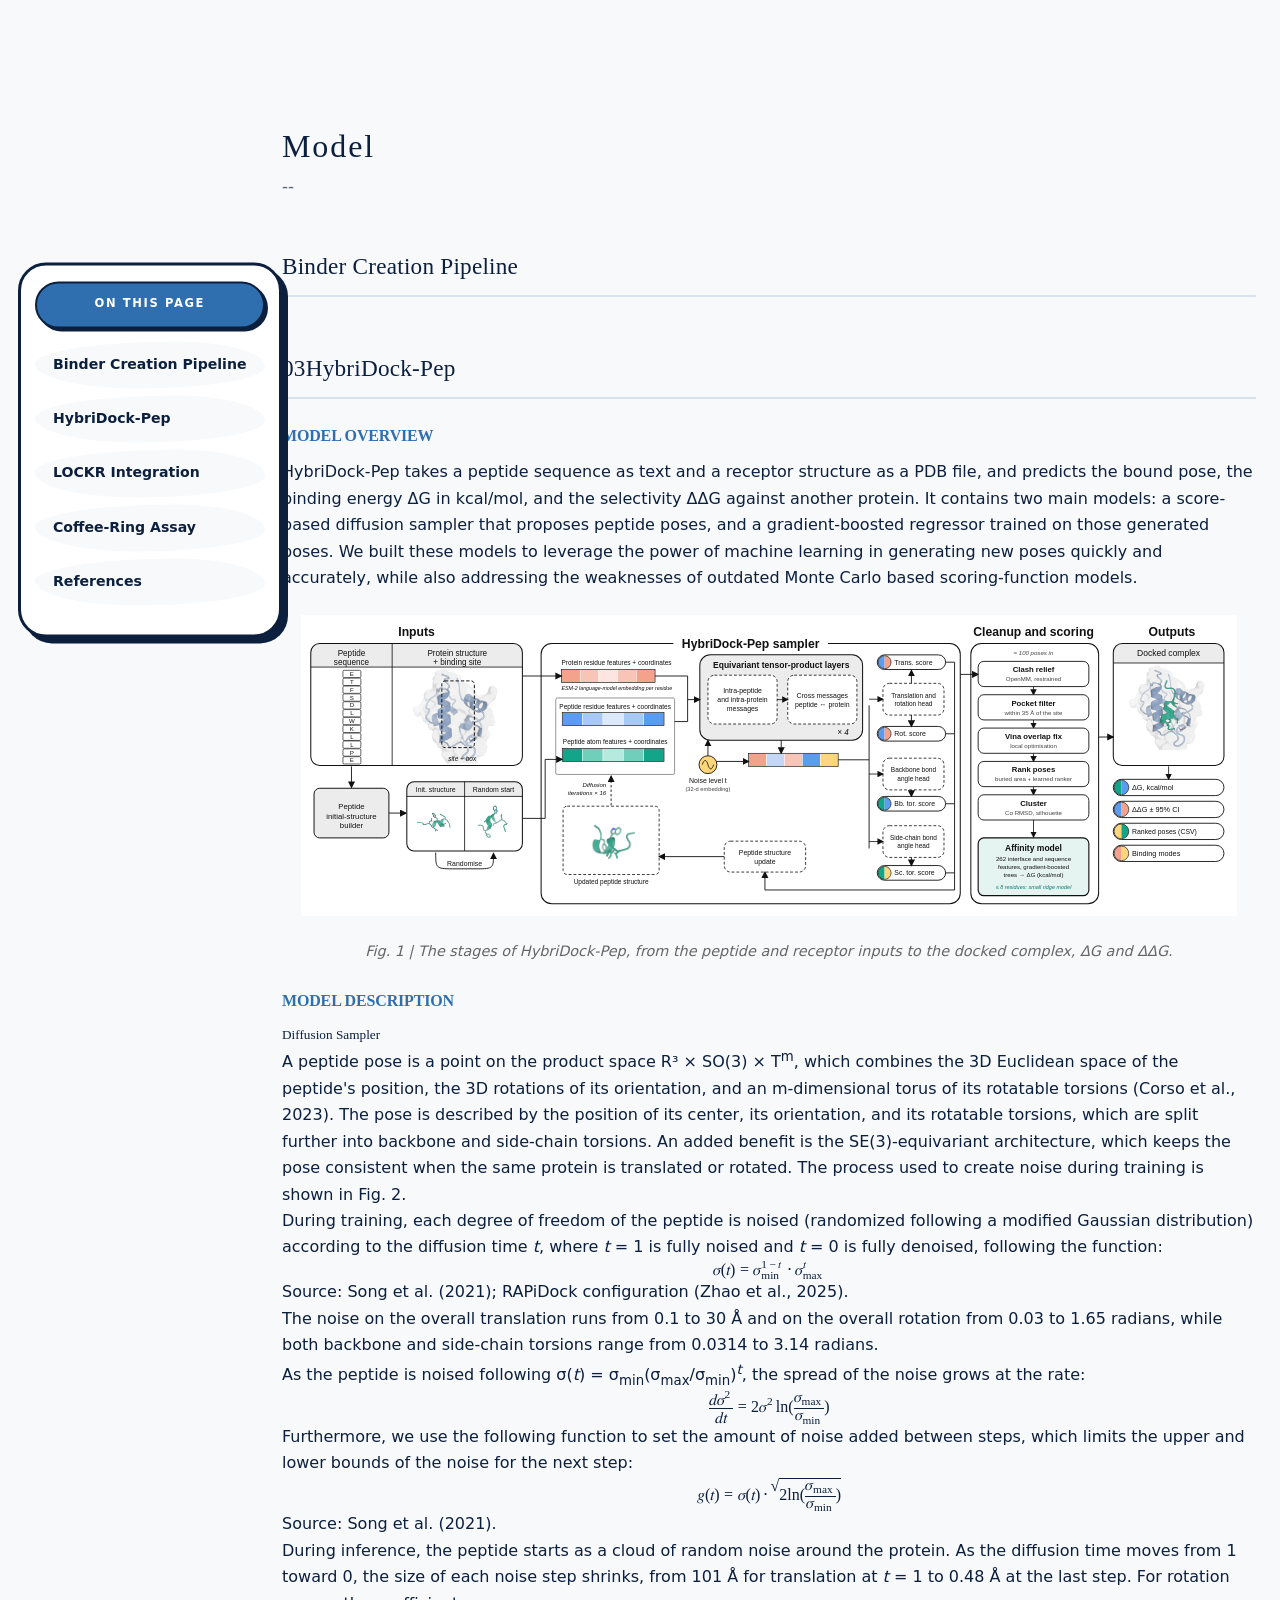
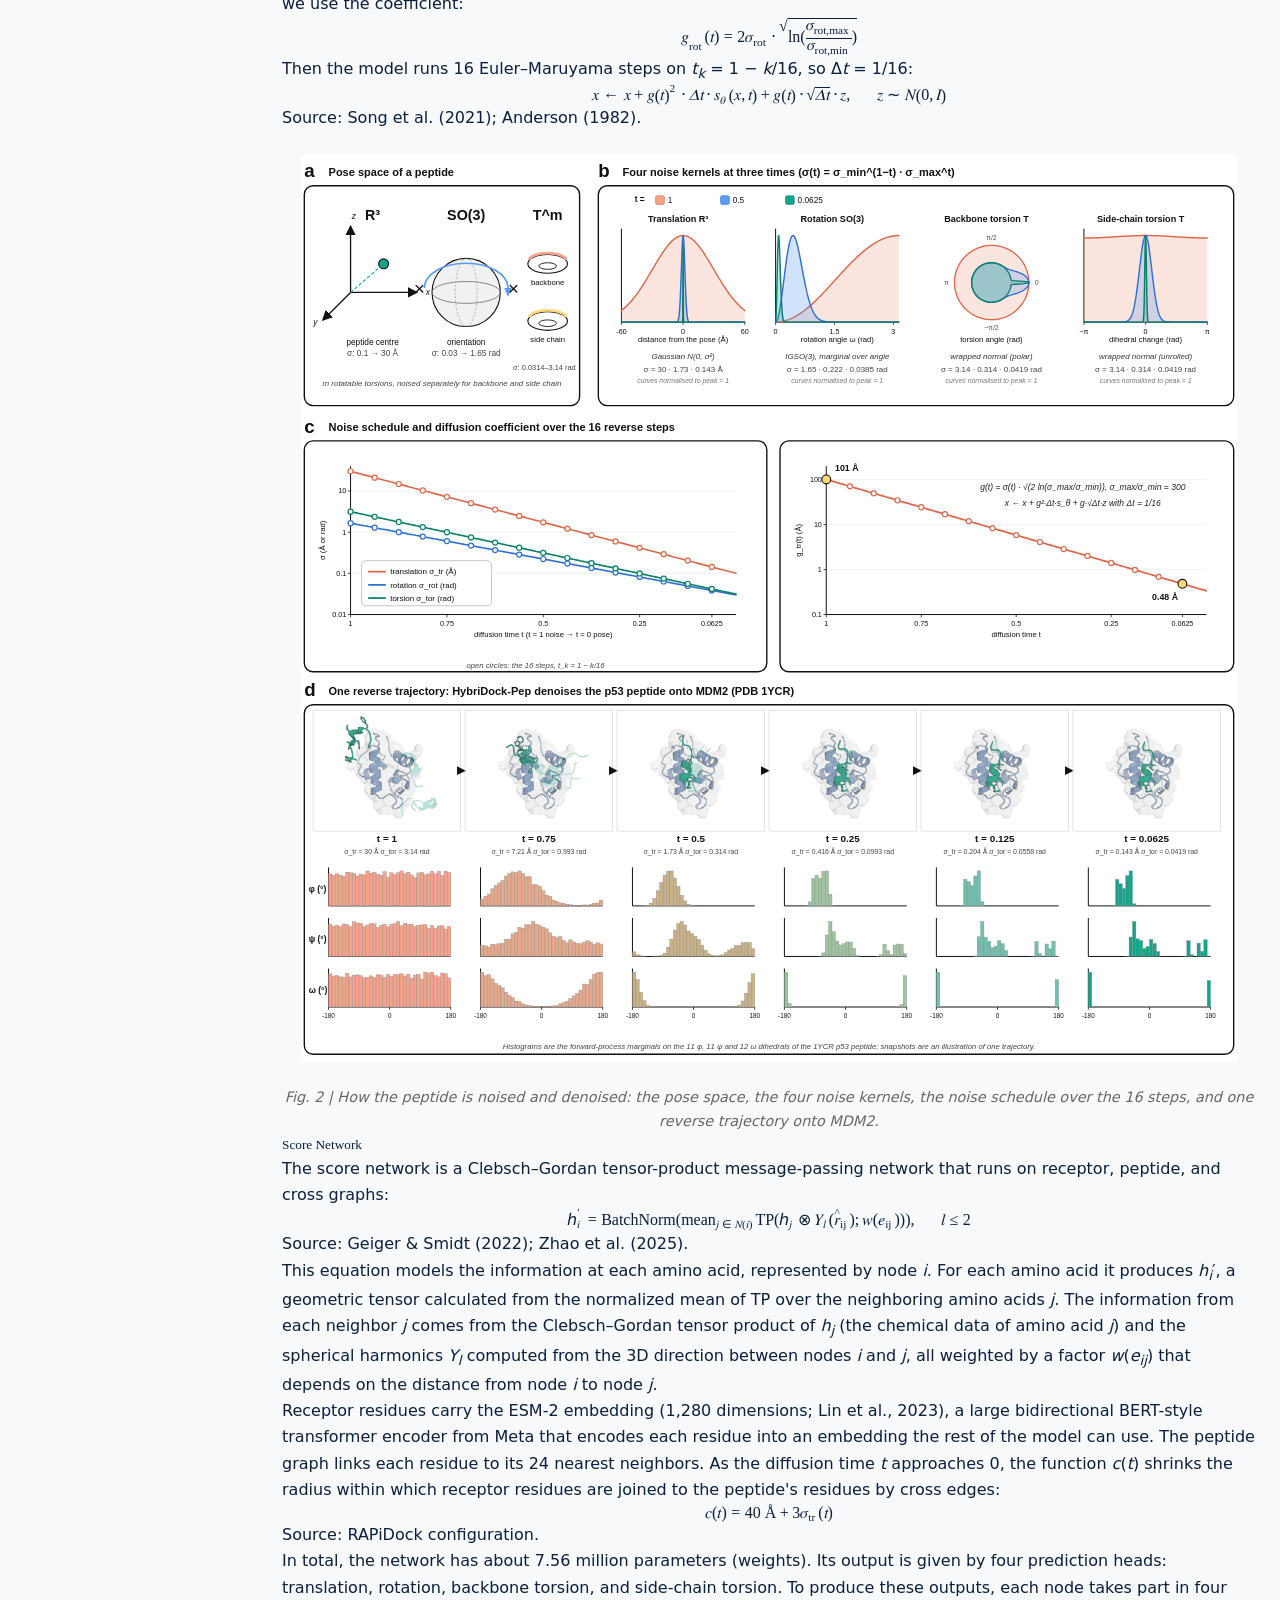
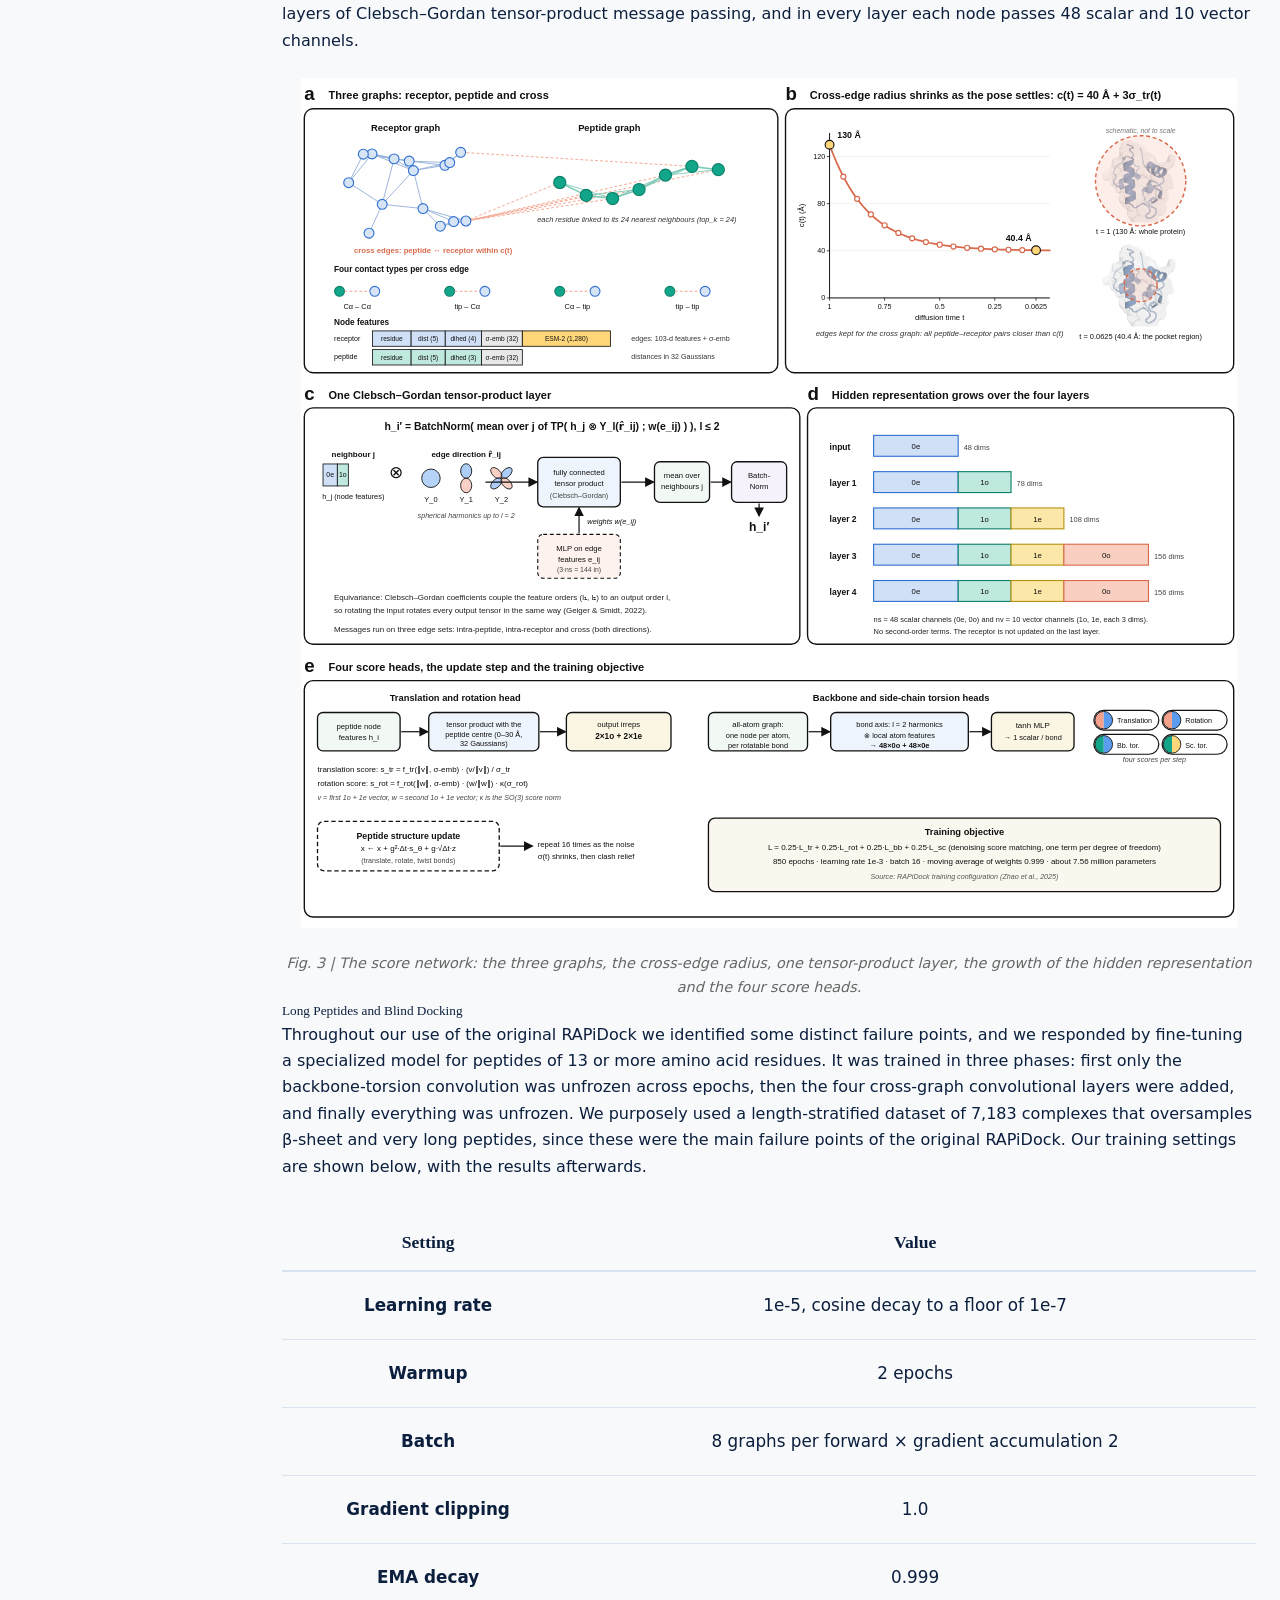
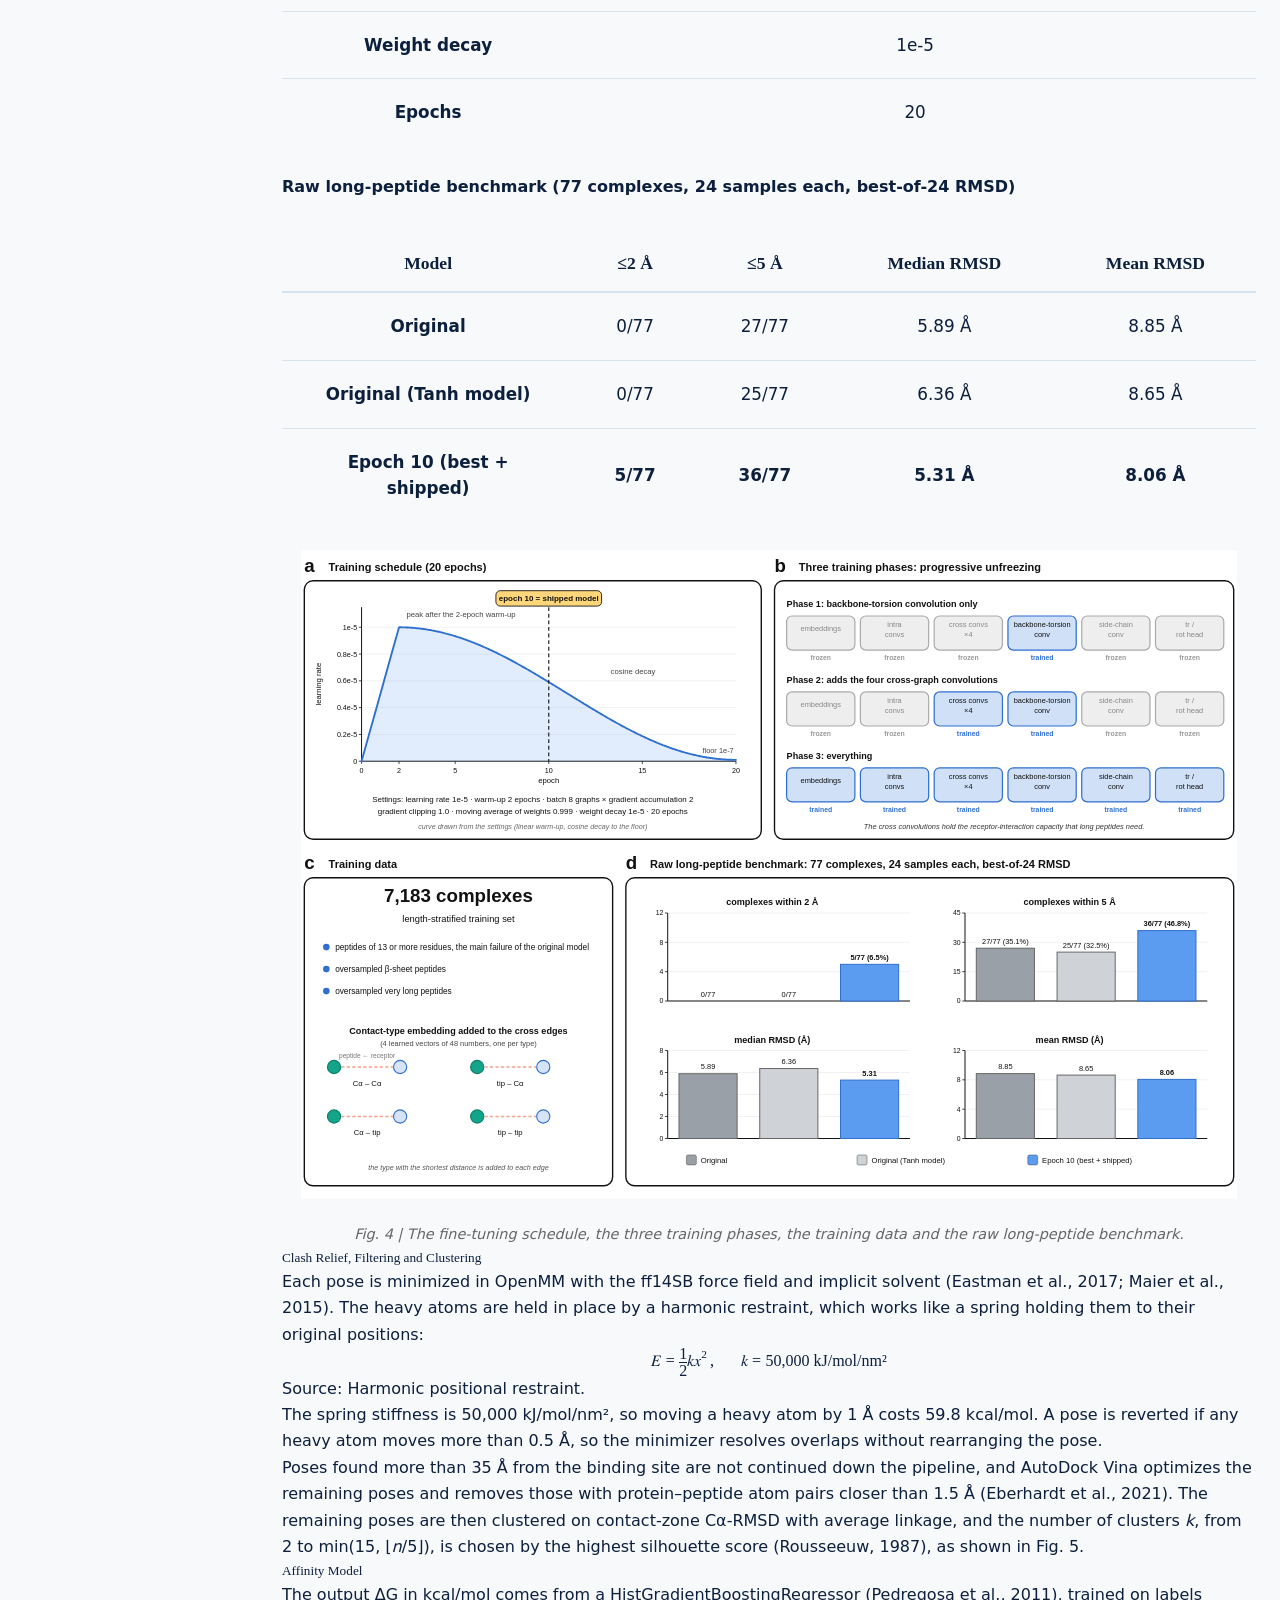
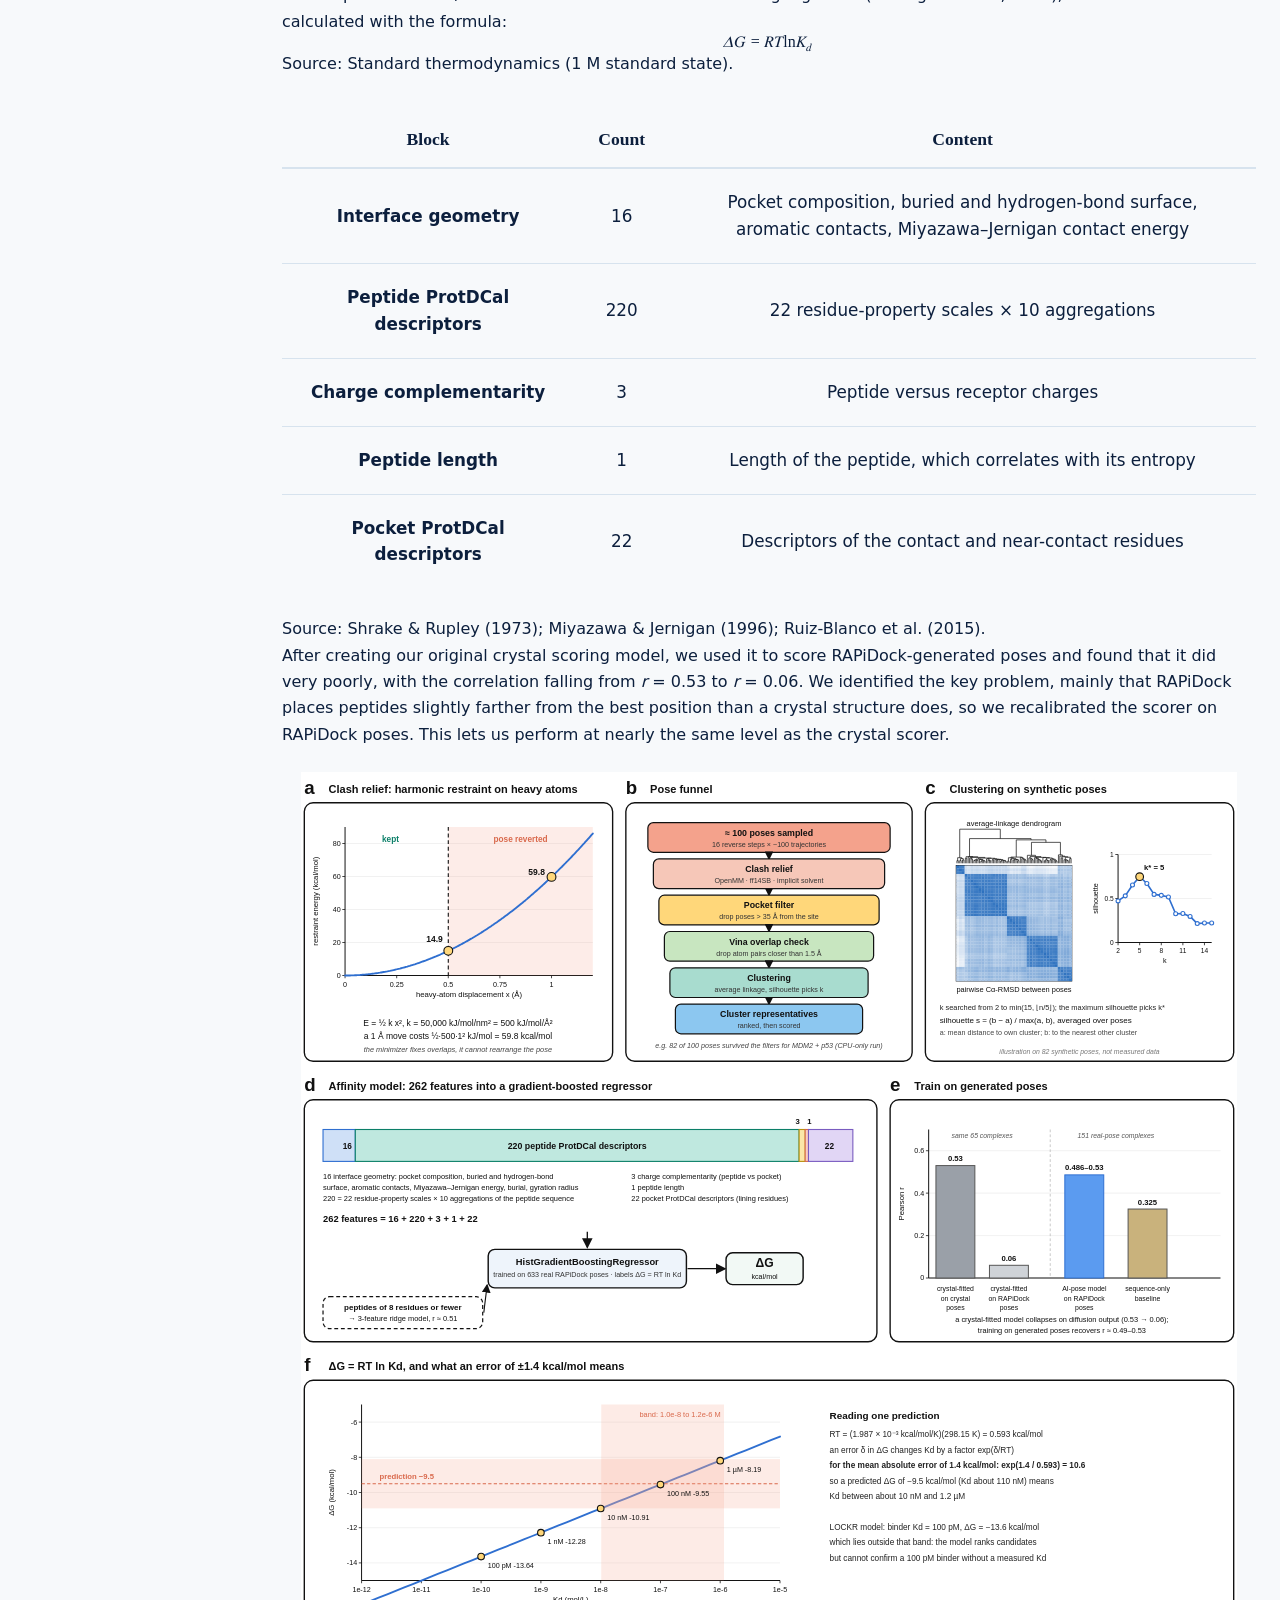
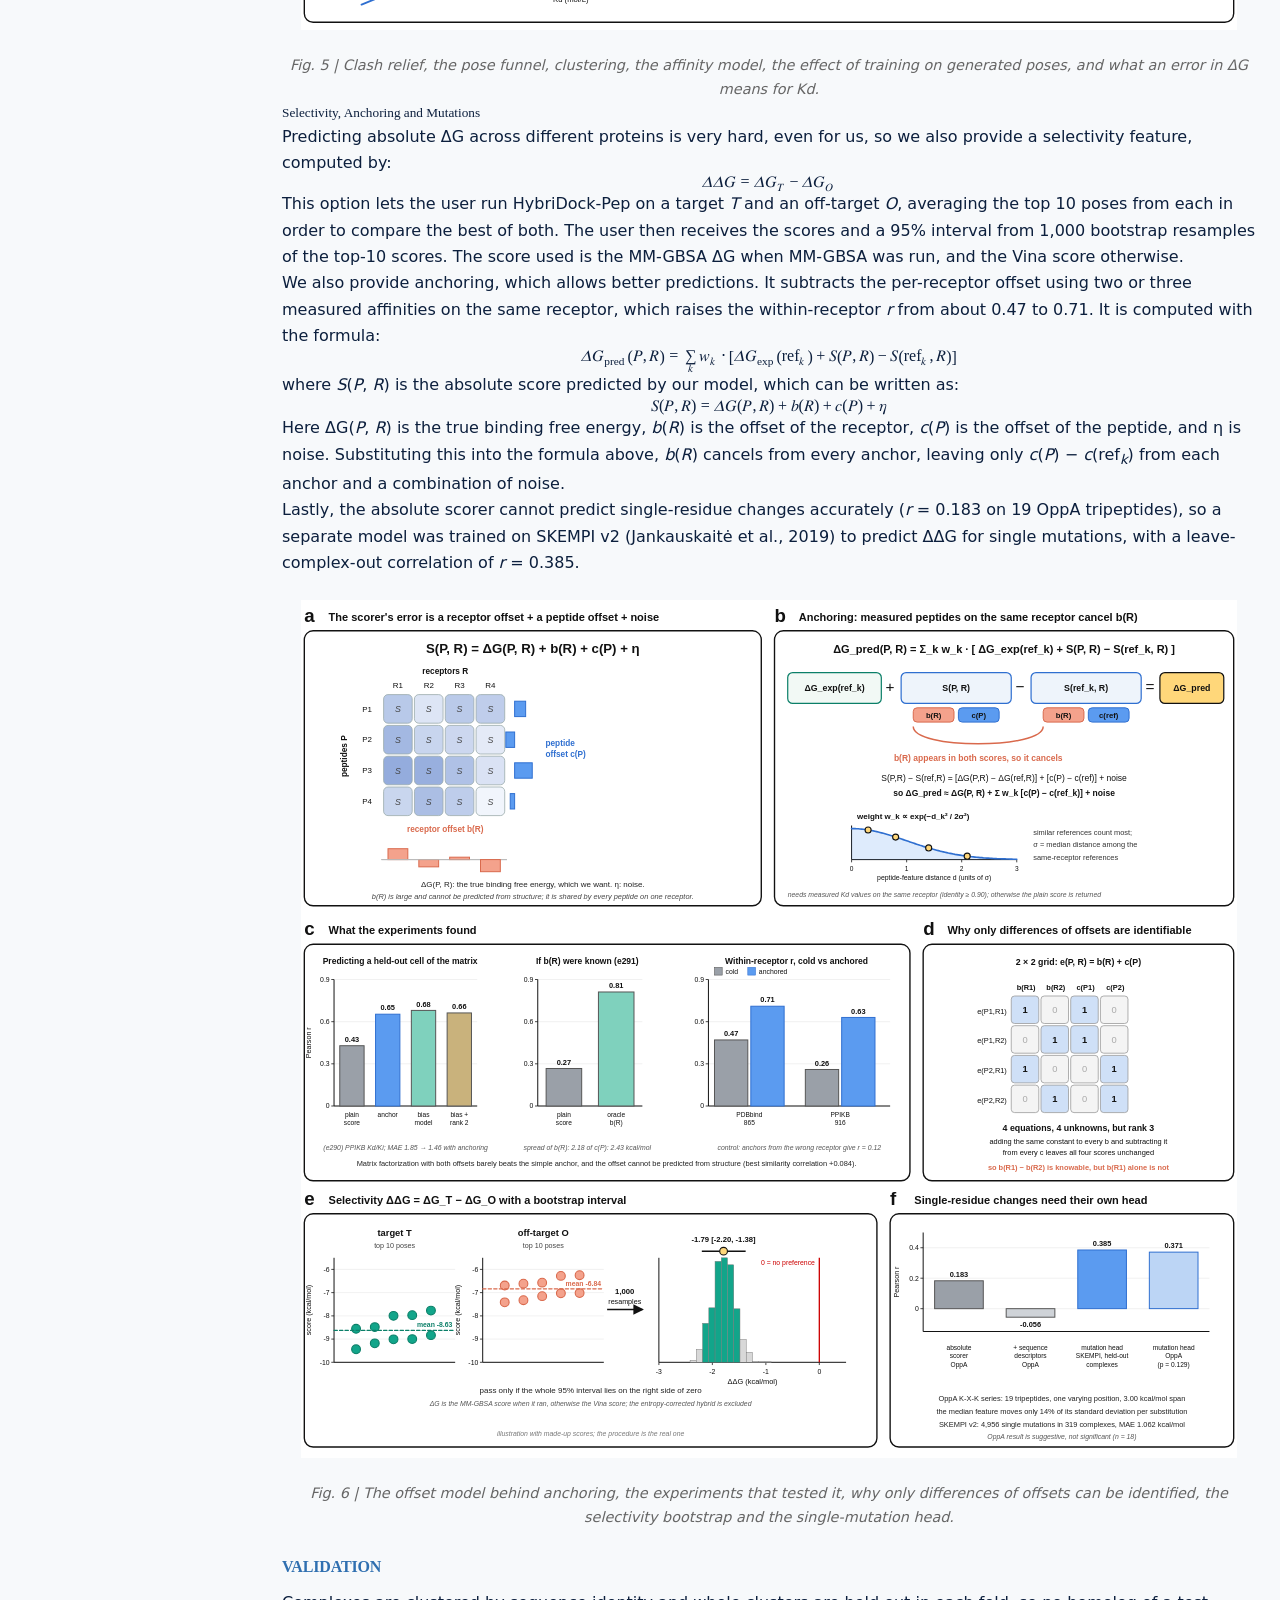
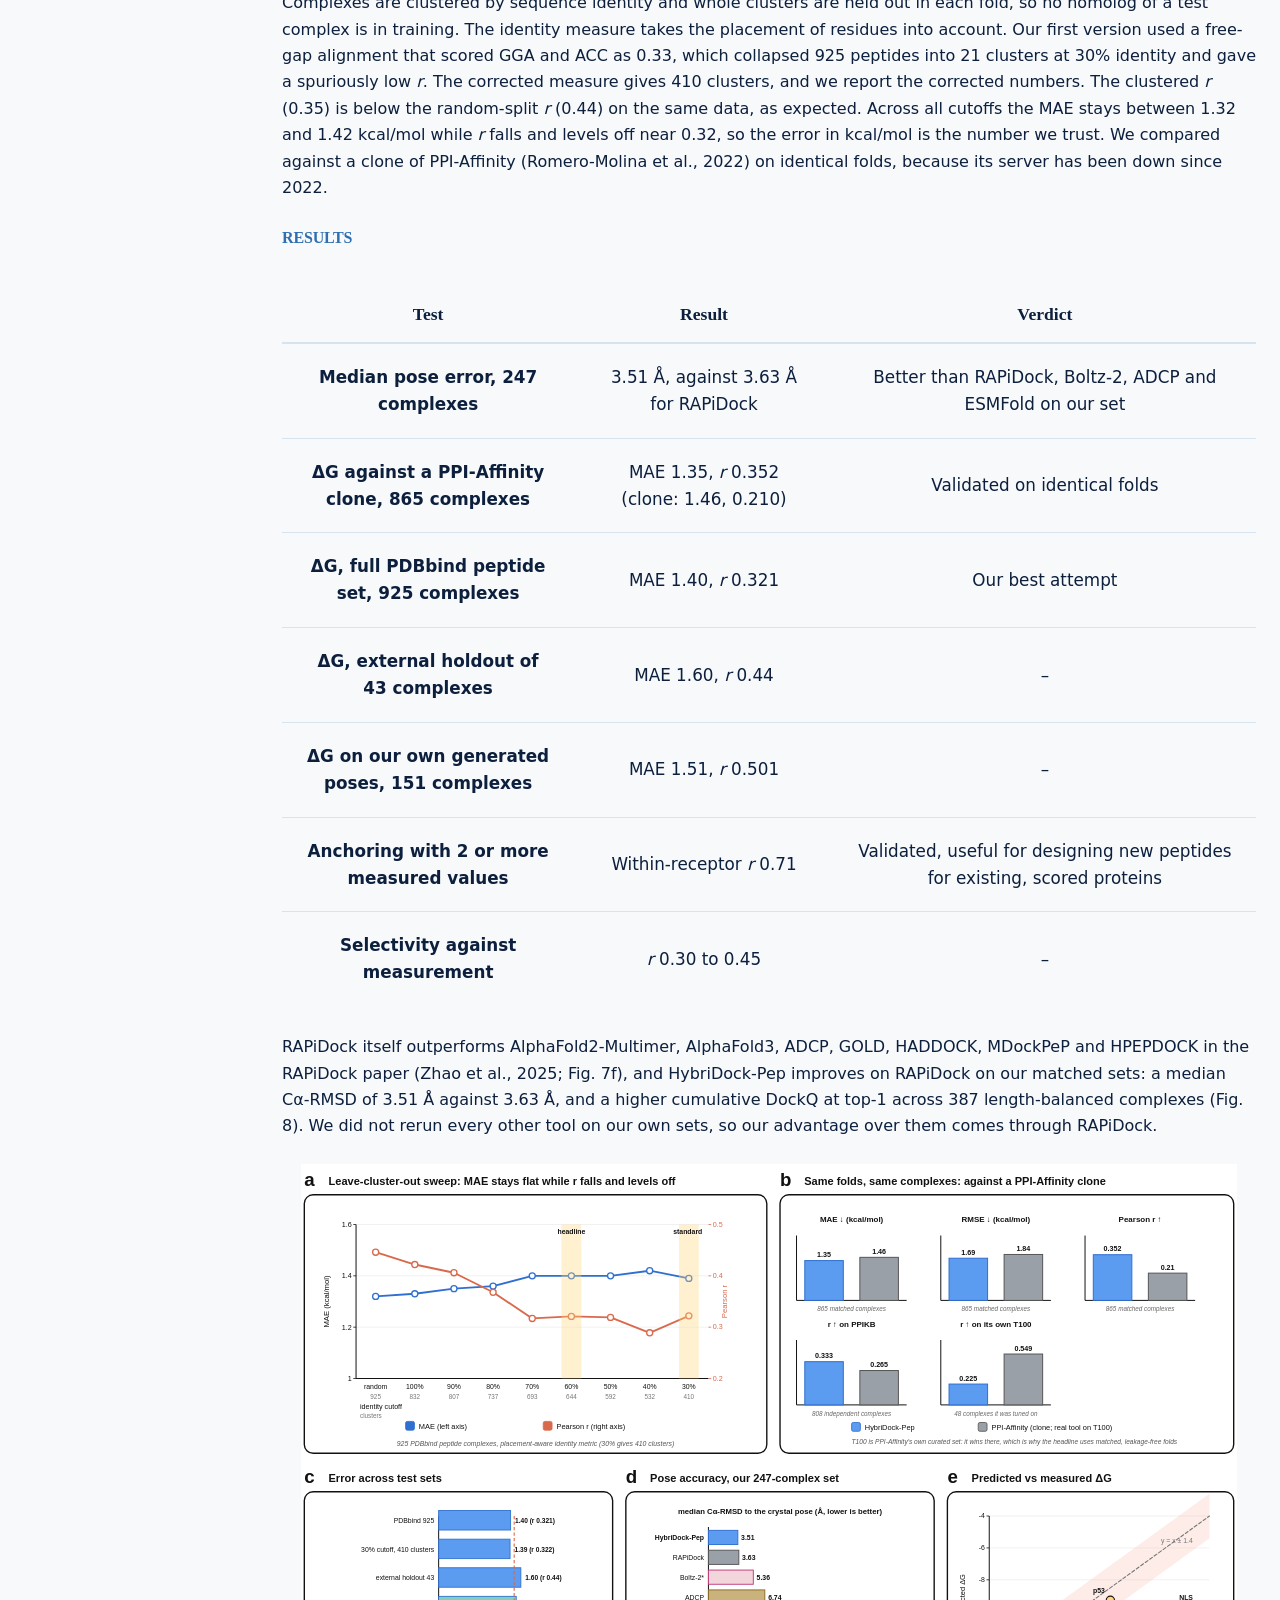
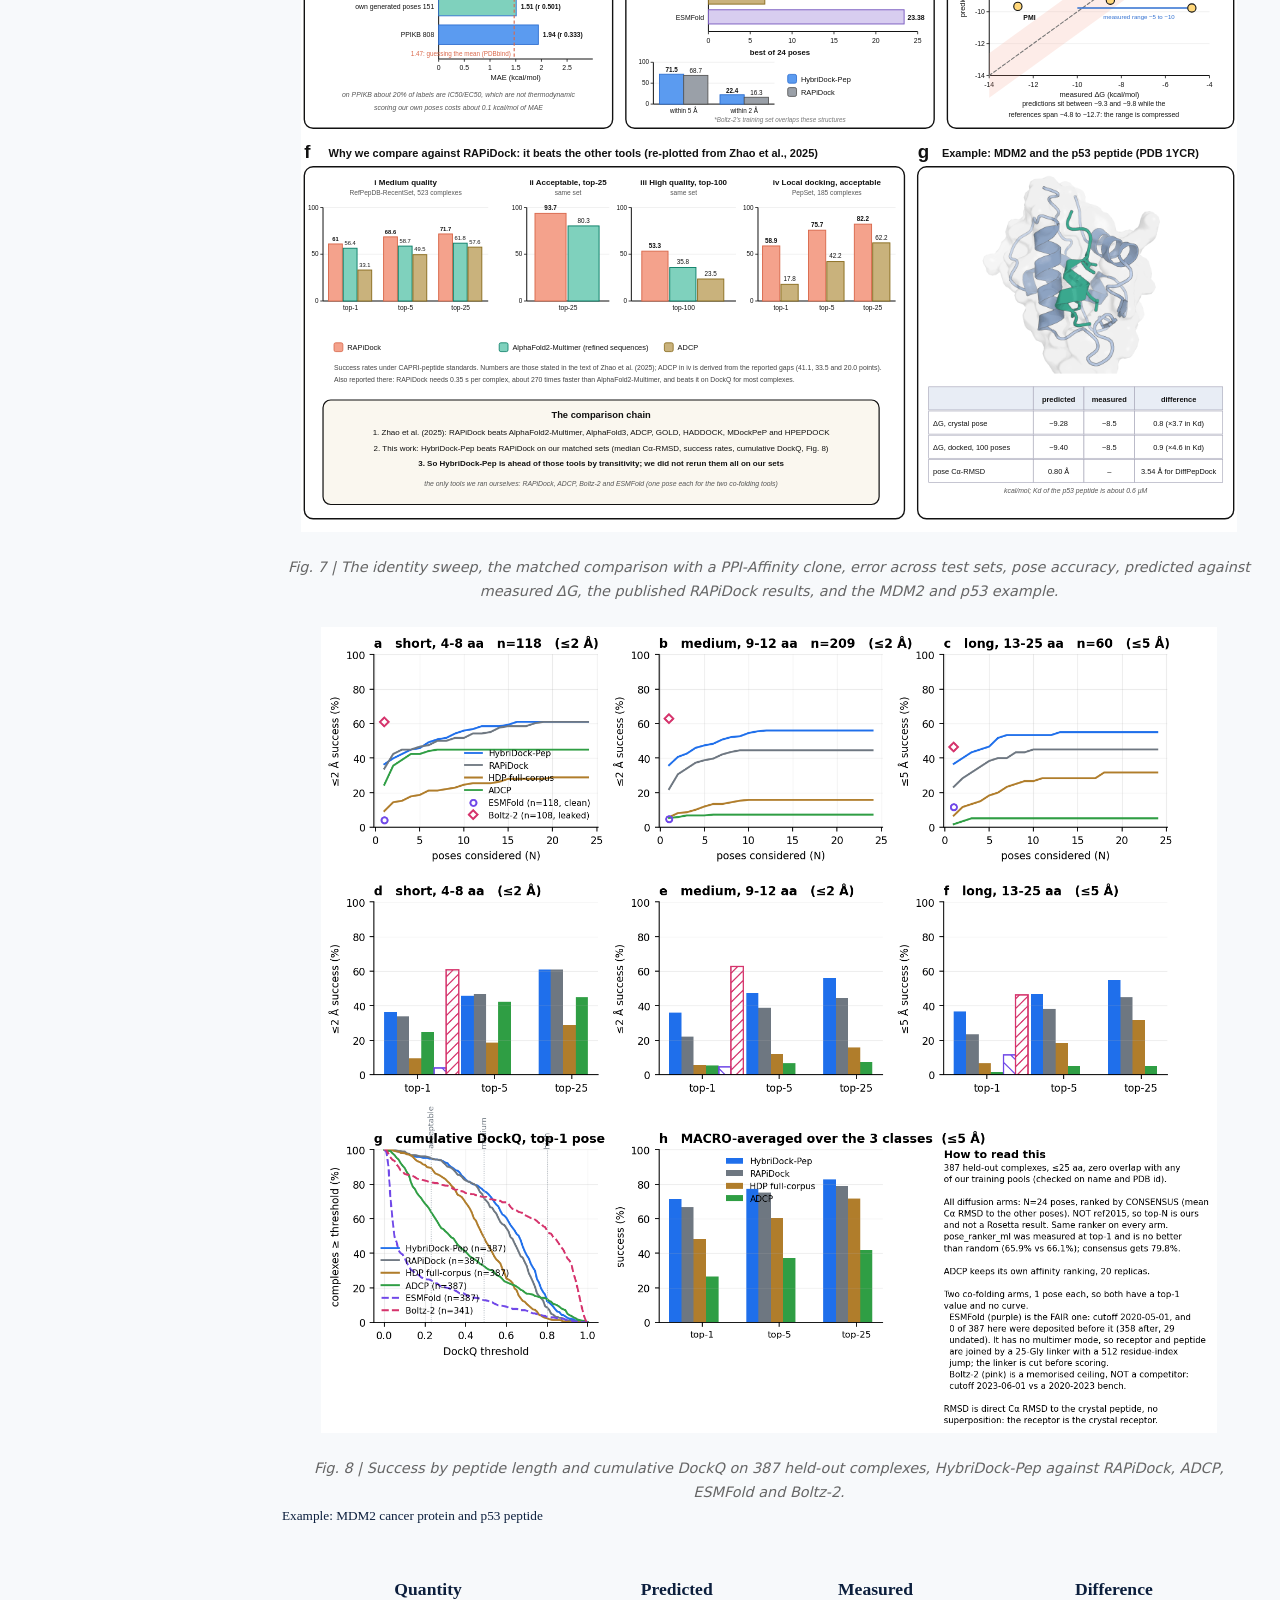
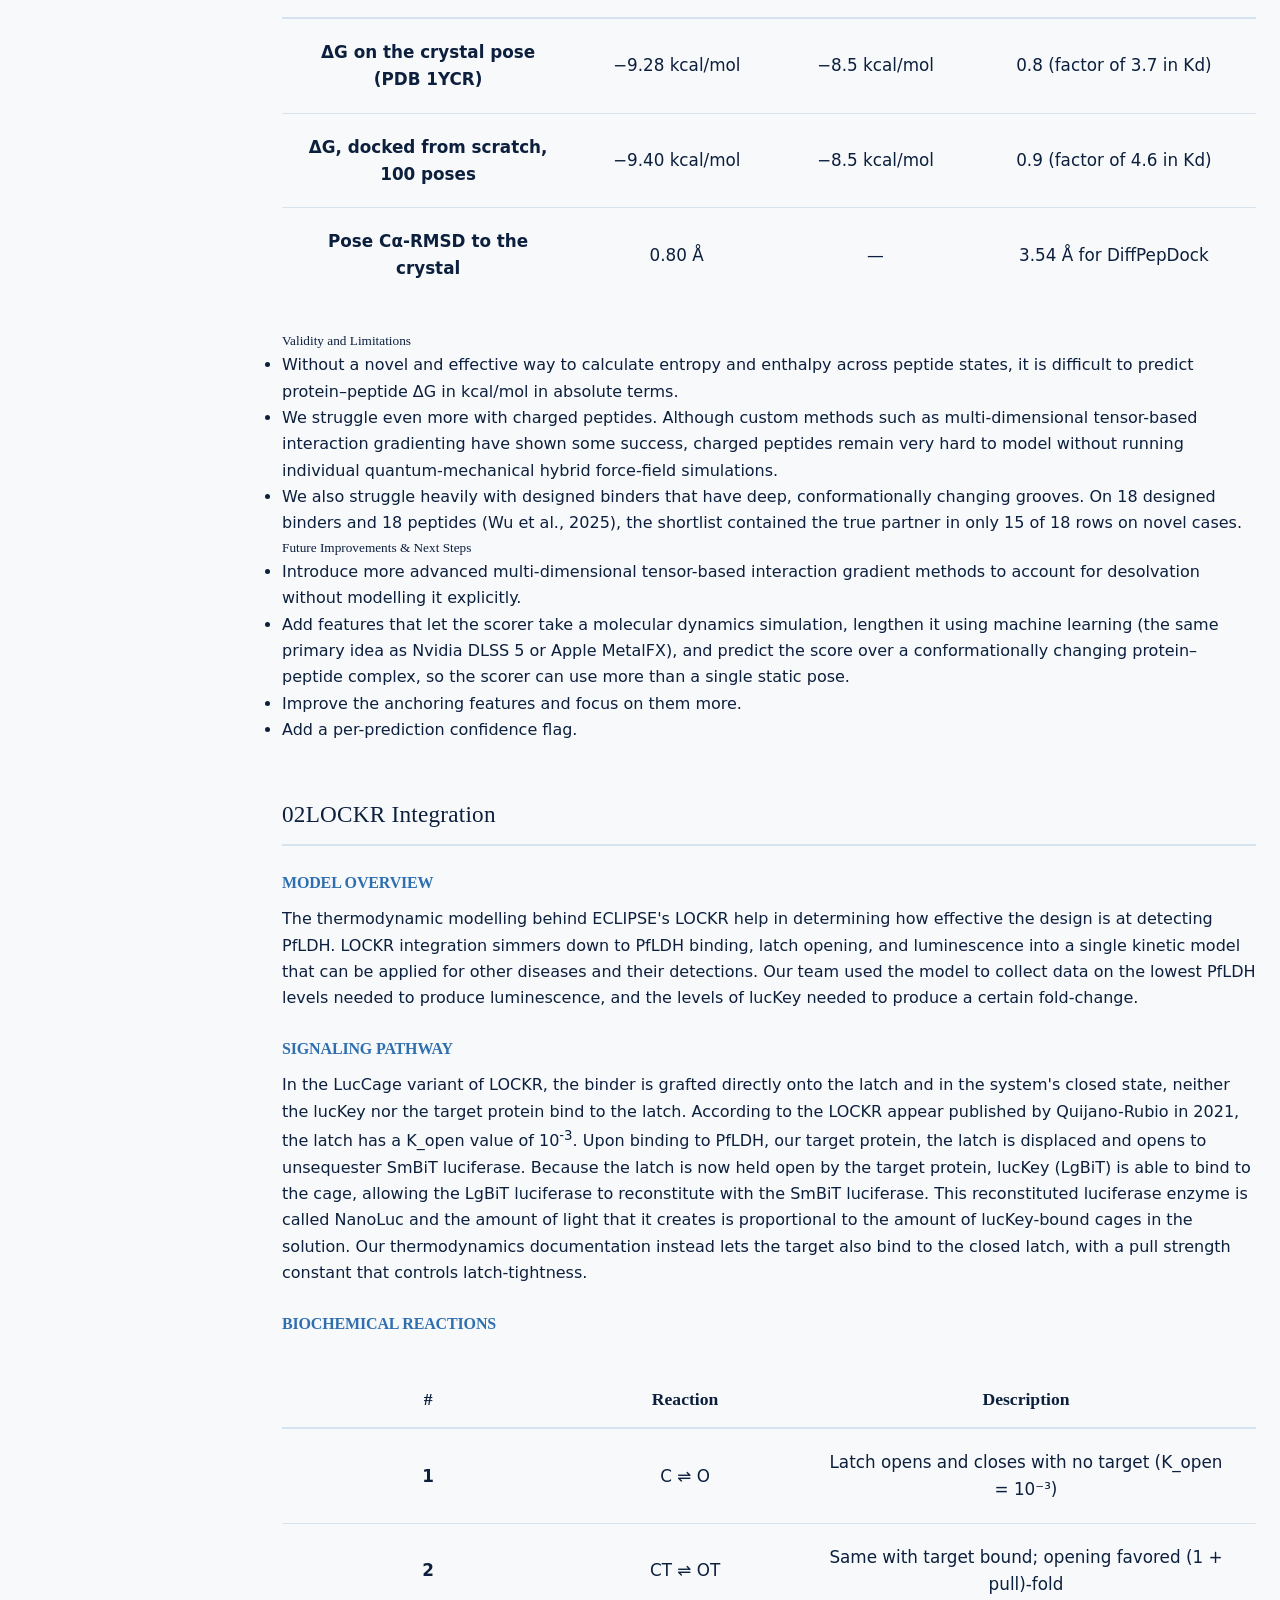
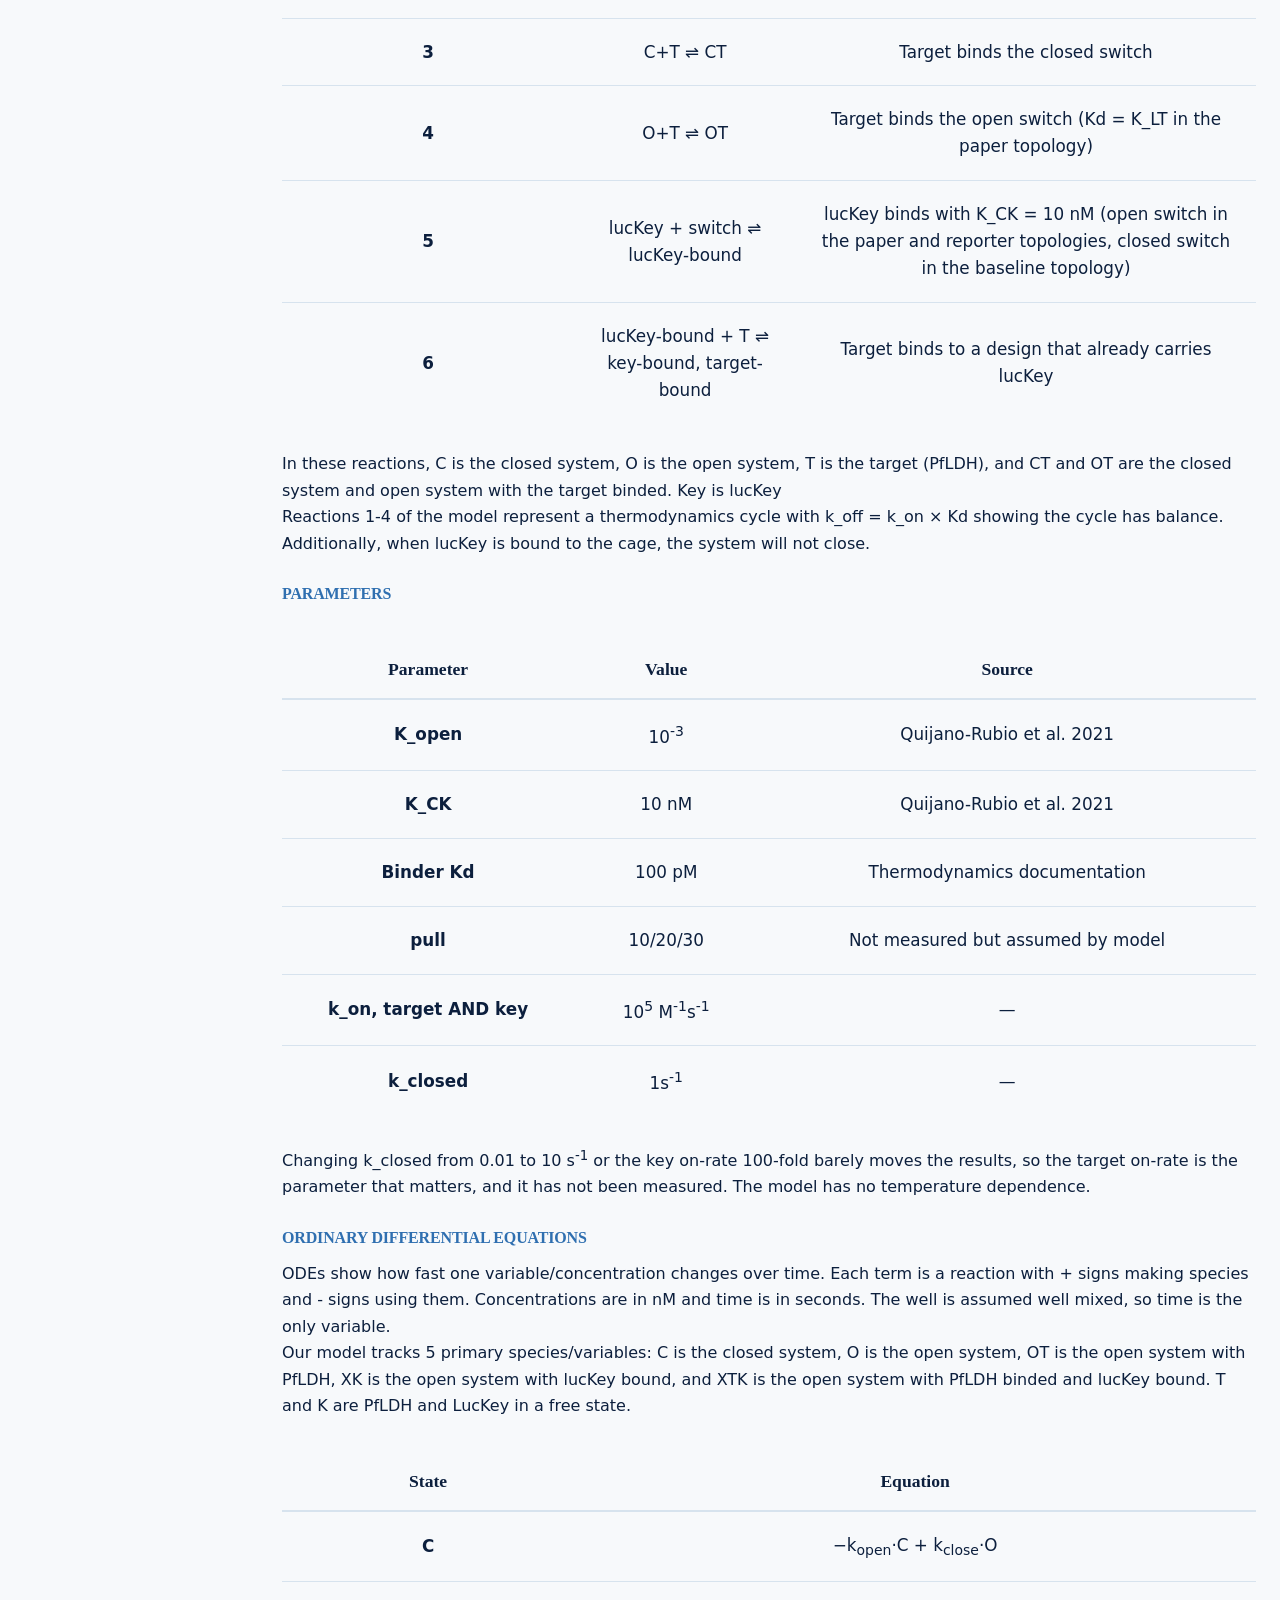
==== commit a83536e3: "Model page: write the HybriDock-Pep modelling section Add the model description (diffusion sampler, " ====
--- a/pages/model.html
+++ b/pages/model.html
@@ -52,8 +52,121 @@
             <h3><span class="chapter-number" aria-hidden="true">03</span><span>HybriDock-Pep</span></h3>
 
           <div class="section-block">
-<p>--</p>
-
+<h4>Model Overview</h4>
+<p>HybriDock-Pep takes a peptide sequence as text and a receptor structure as a PDB file, and predicts the bound pose, the binding energy ΔG in kcal/mol, and the selectivity ΔΔG against another protein. It contains two main models: a score-based diffusion sampler that proposes peptide poses, and a gradient-boosted regressor trained on those generated poses. We built these models to leverage the power of machine learning in generating new poses quickly and accurately, while also addressing the weaknesses of outdated Monte Carlo based scoring-function models.</p>
+<a href="static/img/hybridock-pep/fig1-architecture.svg" target="_blank" rel="noopener"><img src="static/img/hybridock-pep/fig1-architecture.svg" alt="Architecture of HybriDock-Pep from inputs to outputs" title="Click to open the full-size figure" style="max-width:96%;display:block;margin:1.5em auto"></a>
+<p style="text-align:center;font-style:italic;font-size:0.9em;color:#666;margin-top:0.4em">Fig. 1 | The stages of HybriDock-Pep, from the peptide and receptor inputs to the docked complex, ΔG and ΔΔG.</p>
+</div><div class="section-block">
+<h4>Model Description</h4>
+<h5>Diffusion Sampler</h5>
+<p>A peptide pose is a point on the product space R³ × SO(3) × T<sup>m</sup>, which combines the 3D Euclidean space of the peptide's position, the 3D rotations of its orientation, and an m-dimensional torus of its rotatable torsions (Corso et al., 2023). The pose is described by the position of its center, its orientation, and its rotatable torsions, which are split further into backbone and side-chain torsions. An added benefit is the SE(3)-equivariant architecture, which keeps the pose consistent when the same protein is translated or rotated. The process used to create noise during training is shown in Fig. 2.</p>
+<p>During training, each degree of freedom of the peptide is noised (randomized following a modified Gaussian distribution) according to the diffusion time <em>t</em>, where <em>t</em> = 1 is fully noised and <em>t</em> = 0 is fully denoised, following the function:</p>
+<p><math display="block" style="display:block math;"><mrow><mrow><mi>σ</mi><mo>(</mo><mi>t</mi><mo>)</mo></mrow><mo>=</mo><msubsup><mi>σ</mi><mtext>min</mtext><mrow><mn>1</mn><mo>−</mo><mi>t</mi></mrow></msubsup><mo>⋅</mo><msubsup><mi>σ</mi><mtext>max</mtext><mi>t</mi></msubsup></mrow></math></p>
+<p class="eq-source">Source: Song et al. (2021); RAPiDock configuration (Zhao et al., 2025).</p>
+<p>The noise on the overall translation runs from 0.1 to 30 Å and on the overall rotation from 0.03 to 1.65 radians, while both backbone and side-chain torsions range from 0.0314 to 3.14 radians.</p>
+<p>As the peptide is noised following σ(<em>t</em>) = σ<sub>min</sub>(σ<sub>max</sub>/σ<sub>min</sub>)<sup><em>t</em></sup>, the spread of the noise grows at the rate:</p>
+<p><math display="block" style="display:block math;"><mrow><mfrac><mrow><mi>d</mi><msup><mi>σ</mi><mn>2</mn></msup></mrow><mrow><mi>d</mi><mi>t</mi></mrow></mfrac><mo>=</mo><mn>2</mn><msup><mi>σ</mi><mn>2</mn></msup><mi mathvariant="normal">ln</mi><mo>(</mo><mfrac><msub><mi>σ</mi><mtext>max</mtext></msub><msub><mi>σ</mi><mtext>min</mtext></msub></mfrac><mo>)</mo></mrow></math></p>
+<p>Furthermore, we use the following function to set the amount of noise added between steps, which limits the upper and lower bounds of the noise for the next step:</p>
+<p><math display="block" style="display:block math;"><mrow><mrow><mi>g</mi><mo>(</mo><mi>t</mi><mo>)</mo></mrow><mo>=</mo><mrow><mi>σ</mi><mo>(</mo><mi>t</mi><mo>)</mo></mrow><mo>⋅</mo><msqrt><mrow><mn>2</mn><mi mathvariant="normal">ln</mi><mo>(</mo><mfrac><msub><mi>σ</mi><mtext>max</mtext></msub><msub><mi>σ</mi><mtext>min</mtext></msub></mfrac><mo>)</mo></mrow></msqrt></mrow></math></p>
+<p class="eq-source">Source: Song et al. (2021).</p>
+<p>During inference, the peptide starts as a cloud of random noise around the protein. As the diffusion time moves from 1 toward 0, the size of each noise step shrinks, from 101 Å for translation at <em>t</em> = 1 to 0.48 Å at the last step. For rotation we use the coefficient:</p>
+<p><math display="block" style="display:block math;"><mrow><mrow><msub><mi>g</mi><mtext>rot</mtext></msub><mo>(</mo><mi>t</mi><mo>)</mo></mrow><mo>=</mo><mn>2</mn><msub><mi>σ</mi><mtext>rot</mtext></msub><mo>⋅</mo><msqrt><mrow><mi mathvariant="normal">ln</mi><mo>(</mo><mfrac><msub><mi>σ</mi><mtext>rot,max</mtext></msub><msub><mi>σ</mi><mtext>rot,min</mtext></msub></mfrac><mo>)</mo></mrow></msqrt></mrow></math></p>
+<p>Then the model runs 16 Euler–Maruyama steps on <em>t</em><sub><em>k</em></sub> = 1 − <em>k</em>/16, so Δ<em>t</em> = 1/16:</p>
+<p><math display="block" style="display:block math;"><mrow><mi>x</mi><mo>←</mo><mi>x</mi><mo>+</mo><msup><mrow><mi>g</mi><mo>(</mo><mi>t</mi><mo>)</mo></mrow><mn>2</mn></msup><mo>⋅</mo><mi>Δ</mi><mi>t</mi><mo>⋅</mo><msub><mi>s</mi><mi>θ</mi></msub><mo>(</mo><mi>x</mi><mo>,</mo><mi>t</mi><mo>)</mo><mo>+</mo><mrow><mi>g</mi><mo>(</mo><mi>t</mi><mo>)</mo></mrow><mo>⋅</mo><msqrt><mrow><mi>Δ</mi><mi>t</mi></mrow></msqrt><mo>⋅</mo><mi>z</mi><mo>,</mo><mspace width="1.5em"></mspace><mi>z</mi><mo>∼</mo><mi>N</mi><mo>(</mo><mn>0</mn><mo>,</mo><mi>I</mi><mo>)</mo></mrow></math></p>
+<p class="eq-source">Source: Song et al. (2021); Anderson (1982).</p>
+<a href="static/img/model-hybridock/hdp-fig2-diffusion.svg" target="_blank" rel="noopener"><img src="static/img/model-hybridock/hdp-fig2-diffusion.svg" alt="The pose space, the four noise kernels, the noise schedule and one reverse trajectory" title="Click to open the full-size figure" style="max-width:96%;display:block;margin:1.5em auto"></a>
+<p style="text-align:center;font-style:italic;font-size:0.9em;color:#666;margin-top:0.4em">Fig. 2 | How the peptide is noised and denoised: the pose space, the four noise kernels, the noise schedule over the 16 steps, and one reverse trajectory onto MDM2.</p>
+<h5>Score Network</h5>
+<p>The score network is a Clebsch–Gordan tensor-product message-passing network that runs on receptor, peptide, and cross graphs:</p>
+<p><math display="block" style="display:block math;"><mrow><msubsup><mi>h</mi><mi>i</mi><mo>′</mo></msubsup><mo>=</mo><mtext>BatchNorm</mtext><mo>(</mo><msub><mtext>mean</mtext><mrow><mi>j</mi><mo>∈</mo><mi>N</mi><mo>(</mo><mi>i</mi><mo>)</mo></mrow></msub><mtext>TP</mtext><mo>(</mo><msub><mi>h</mi><mi>j</mi></msub><mo>⊗</mo><msub><mi>Y</mi><mi>l</mi></msub><mo>(</mo><msub><mover><mi>r</mi><mo>^</mo></mover><mtext>ij</mtext></msub><mo>)</mo><mo>;</mo><mi>w</mi><mo>(</mo><msub><mi>e</mi><mtext>ij</mtext></msub><mo>)</mo><mo>)</mo><mo>)</mo><mo>,</mo><mspace width="1.5em"></mspace><mi>l</mi><mo>≤</mo><mn>2</mn></mrow></math></p>
+<p class="eq-source">Source: Geiger &amp; Smidt (2022); Zhao et al. (2025).</p>
+<p>This equation models the information at each amino acid, represented by node <em>i</em>. For each amino acid it produces <em>h</em><sub><em>i</em></sub>′, a geometric tensor calculated from the normalized mean of TP over the neighboring amino acids <em>j</em>. The information from each neighbor <em>j</em> comes from the Clebsch–Gordan tensor product of <em>h</em><sub><em>j</em></sub> (the chemical data of amino acid <em>j</em>) and the spherical harmonics <em>Y</em><sub><em>l</em></sub> computed from the 3D direction between nodes <em>i</em> and <em>j</em>, all weighted by a factor <em>w</em>(<em>e</em><sub><em>ij</em></sub>) that depends on the distance from node <em>i</em> to node <em>j</em>.</p>
+<p>Receptor residues carry the ESM-2 embedding (1,280 dimensions; Lin et al., 2023), a large bidirectional BERT-style transformer encoder from Meta that encodes each residue into an embedding the rest of the model can use. The peptide graph links each residue to its 24 nearest neighbors. As the diffusion time <em>t</em> approaches 0, the function <em>c</em>(<em>t</em>) shrinks the radius within which receptor residues are joined to the peptide's residues by cross edges:</p>
+<p><math display="block" style="display:block math;"><mrow><mi>c</mi><mo>(</mo><mi>t</mi><mo>)</mo><mo>=</mo><mn>40</mn><mtext>&#160;Å</mtext><mo>+</mo><mn>3</mn><msub><mi>σ</mi><mtext>tr</mtext></msub><mo>(</mo><mi>t</mi><mo>)</mo></mrow></math></p>
+<p class="eq-source">Source: RAPiDock configuration.</p>
+<p>In total, the network has about 7.56 million parameters (weights). Its output is given by four prediction heads: translation, rotation, backbone torsion, and side-chain torsion. To produce these outputs, each node takes part in four layers of Clebsch–Gordan tensor-product message passing, and in every layer each node passes 48 scalar and 10 vector channels.</p>
+<a href="static/img/model-hybridock/hdp-fig3-score-network.svg" target="_blank" rel="noopener"><img src="static/img/model-hybridock/hdp-fig3-score-network.svg" alt="The score network" title="Click to open the full-size figure" style="max-width:96%;display:block;margin:1.5em auto"></a>
+<p style="text-align:center;font-style:italic;font-size:0.9em;color:#666;margin-top:0.4em">Fig. 3 | The score network: the three graphs, the cross-edge radius, one tensor-product layer, the growth of the hidden representation and the four score heads.</p>
+<h5>Long Peptides and Blind Docking</h5>
+<p>Throughout our use of the original RAPiDock we identified some distinct failure points, and we responded by fine-tuning a specialized model for peptides of 13 or more amino acid residues. It was trained in three phases: first only the backbone-torsion convolution was unfrozen across epochs, then the four cross-graph convolutional layers were added, and finally everything was unfrozen. We purposely used a length-stratified dataset of 7,183 complexes that oversamples β-sheet and very long peptides, since these were the main failure points of the original RAPiDock. Our training settings are shown below, with the results afterwards.</p>
+<table>
+<thead>
+<tr><th>Setting</th><th>Value</th></tr>
+</thead>
+<tbody><tr><td>Learning rate</td><td>1e-5, cosine decay to a floor of 1e-7</td></tr><tr><td>Warmup</td><td>2 epochs</td></tr><tr><td>Batch</td><td>8 graphs per forward × gradient accumulation 2</td></tr><tr><td>Gradient clipping</td><td>1.0</td></tr><tr><td>EMA decay</td><td>0.999</td></tr><tr><td>Weight decay</td><td>1e-5</td></tr><tr><td>Epochs</td><td>20</td></tr></tbody></table>
+<p><strong>Raw long-peptide benchmark (77 complexes, 24 samples each, best-of-24 RMSD)</strong></p>
+<table>
+<thead>
+<tr><th>Model</th><th>≤2 Å</th><th>≤5 Å</th><th>Median RMSD</th><th>Mean RMSD</th></tr>
+</thead>
+<tbody><tr><td>Original</td><td>0/77</td><td>27/77</td><td>5.89 Å</td><td>8.85 Å</td></tr><tr><td>Original (Tanh model)</td><td>0/77</td><td>25/77</td><td>6.36 Å</td><td>8.65 Å</td></tr><tr><td><strong>Epoch 10 (best + shipped)</strong></td><td><strong>5/77</strong></td><td><strong>36/77</strong></td><td><strong>5.31 Å</strong></td><td><strong>8.06 Å</strong></td></tr></tbody></table>
+<a href="static/img/model-hybridock/hdp-fig4-long-peptides.svg" target="_blank" rel="noopener"><img src="static/img/model-hybridock/hdp-fig4-long-peptides.svg" alt="Fine-tuning for long peptides" title="Click to open the full-size figure" style="max-width:96%;display:block;margin:1.5em auto"></a>
+<p style="text-align:center;font-style:italic;font-size:0.9em;color:#666;margin-top:0.4em">Fig. 4 | The fine-tuning schedule, the three training phases, the training data and the raw long-peptide benchmark.</p>
+<h5>Clash Relief, Filtering and Clustering</h5>
+<p>Each pose is minimized in OpenMM with the ff14SB force field and implicit solvent (Eastman et al., 2017; Maier et al., 2015). The heavy atoms are held in place by a harmonic restraint, which works like a spring holding them to their original positions:</p>
+<p><math display="block" style="display:block math;"><mrow><mi>E</mi><mo>=</mo><mfrac><mn>1</mn><mn>2</mn></mfrac><mi>k</mi><msup><mi>x</mi><mn>2</mn></msup><mo>,</mo><mspace width="1.5em"></mspace><mi>k</mi><mo>=</mo><mn>50,000</mn><mtext>&#160;kJ/mol/nm²</mtext></mrow></math></p>
+<p class="eq-source">Source: Harmonic positional restraint.</p>
+<p>The spring stiffness is 50,000 kJ/mol/nm², so moving a heavy atom by 1 Å costs 59.8 kcal/mol. A pose is reverted if any heavy atom moves more than 0.5 Å, so the minimizer resolves overlaps without rearranging the pose.</p>
+<p>Poses found more than 35 Å from the binding site are not continued down the pipeline, and AutoDock Vina optimizes the remaining poses and removes those with protein–peptide atom pairs closer than 1.5 Å (Eberhardt et al., 2021). The remaining poses are then clustered on contact-zone Cα-RMSD with average linkage, and the number of clusters <em>k</em>, from 2 to min(15, ⌊<em>n</em>/5⌋), is chosen by the highest silhouette score (Rousseeuw, 1987), as shown in Fig. 5.</p>
+<h5>Affinity Model</h5>
+<p>The output ΔG in kcal/mol comes from a HistGradientBoostingRegressor (Pedregosa et al., 2011), trained on labels calculated with the formula:</p>
+<p><math display="block" style="display:block math;"><mrow><mi>Δ</mi><mi>G</mi><mo>=</mo><mi>R</mi><mi>T</mi><mi mathvariant="normal">ln</mi><msub><mi>K</mi><mi>d</mi></msub></mrow></math></p>
+<p class="eq-source">Source: Standard thermodynamics (1 M standard state).</p>
+<table>
+<thead>
+<tr><th>Block</th><th>Count</th><th>Content</th></tr>
+</thead>
+<tbody><tr><td>Interface geometry</td><td>16</td><td>Pocket composition, buried and hydrogen-bond surface, aromatic contacts, Miyazawa–Jernigan contact energy</td></tr><tr><td>Peptide ProtDCal descriptors</td><td>220</td><td>22 residue-property scales × 10 aggregations</td></tr><tr><td>Charge complementarity</td><td>3</td><td>Peptide versus receptor charges</td></tr><tr><td>Peptide length</td><td>1</td><td>Length of the peptide, which correlates with its entropy</td></tr><tr><td>Pocket ProtDCal descriptors</td><td>22</td><td>Descriptors of the contact and near-contact residues</td></tr></tbody></table>
+<p class="eq-source">Source: Shrake &amp; Rupley (1973); Miyazawa &amp; Jernigan (1996); Ruiz-Blanco et al. (2015).</p>
+<p>After creating our original crystal scoring model, we used it to score RAPiDock-generated poses and found that it did very poorly, with the correlation falling from <em>r</em> = 0.53 to <em>r</em> = 0.06. We identified the key problem, mainly that RAPiDock places peptides slightly farther from the best position than a crystal structure does, so we recalibrated the scorer on RAPiDock poses. This lets us perform at nearly the same level as the crystal scorer.</p>
+<a href="static/img/model-hybridock/hdp-fig5-pipeline-affinity.svg" target="_blank" rel="noopener"><img src="static/img/model-hybridock/hdp-fig5-pipeline-affinity.svg" alt="Clash relief, the pose funnel, clustering, the affinity model and the link between dG and Kd" title="Click to open the full-size figure" style="max-width:96%;display:block;margin:1.5em auto"></a>
+<p style="text-align:center;font-style:italic;font-size:0.9em;color:#666;margin-top:0.4em">Fig. 5 | Clash relief, the pose funnel, clustering, the affinity model, the effect of training on generated poses, and what an error in ΔG means for Kd.</p>
+<h5>Selectivity, Anchoring and Mutations</h5>
+<p>Predicting absolute ΔG across different proteins is very hard, even for us, so we also provide a selectivity feature, computed by:</p>
+<p><math display="block" style="display:block math;"><mrow><mi>Δ</mi><mi>Δ</mi><mi>G</mi><mo>=</mo><msub><mrow><mi>Δ</mi><mi>G</mi></mrow><mi>T</mi></msub><mo>−</mo><msub><mrow><mi>Δ</mi><mi>G</mi></mrow><mi>O</mi></msub></mrow></math></p>
+<p>This option lets the user run HybriDock-Pep on a target <em>T</em> and an off-target <em>O</em>, averaging the top 10 poses from each in order to compare the best of both. The user then receives the scores and a 95% interval from 1,000 bootstrap resamples of the top-10 scores. The score used is the MM-GBSA ΔG when MM-GBSA was run, and the Vina score otherwise.</p>
+<p>We also provide anchoring, which allows better predictions. It subtracts the per-receptor offset using two or three measured affinities on the same receptor, which raises the within-receptor <em>r</em> from about 0.47 to 0.71. It is computed with the formula:</p>
+<p><math display="block" style="display:block math;"><mrow><msub><mrow><mi>Δ</mi><mi>G</mi></mrow><mtext>pred</mtext></msub><mrow><mo>(</mo><mi>P</mi><mo>,</mo><mi>R</mi><mo>)</mo></mrow><mo>=</mo><munder><mo>∑</mo><mi>k</mi></munder><msub><mi>w</mi><mi>k</mi></msub><mo>⋅</mo><mo>[</mo><msub><mrow><mi>Δ</mi><mi>G</mi></mrow><mtext>exp</mtext></msub><mo>(</mo><msub><mtext>ref</mtext><mi>k</mi></msub><mo>)</mo><mo>+</mo><mrow><mi>S</mi><mrow><mo>(</mo><mi>P</mi><mo>,</mo><mi>R</mi><mo>)</mo></mrow></mrow><mo>−</mo><mrow><mi>S</mi><mo>(</mo><msub><mtext>ref</mtext><mi>k</mi></msub><mo>,</mo><mi>R</mi><mo>)</mo></mrow><mo>]</mo></mrow></math></p>
+<p>where <em>S</em>(<em>P</em>, <em>R</em>) is the absolute score predicted by our model, which can be written as:</p>
+<p><math display="block" style="display:block math;"><mrow><mrow><mi>S</mi><mrow><mo>(</mo><mi>P</mi><mo>,</mo><mi>R</mi><mo>)</mo></mrow></mrow><mo>=</mo><mrow><mi>Δ</mi><mi>G</mi></mrow><mrow><mo>(</mo><mi>P</mi><mo>,</mo><mi>R</mi><mo>)</mo></mrow><mo>+</mo><mi>b</mi><mo>(</mo><mi>R</mi><mo>)</mo><mo>+</mo><mi>c</mi><mo>(</mo><mi>P</mi><mo>)</mo><mo>+</mo><mi>η</mi></mrow></math></p>
+<p>Here ΔG(<em>P</em>, <em>R</em>) is the true binding free energy, <em>b</em>(<em>R</em>) is the offset of the receptor, <em>c</em>(<em>P</em>) is the offset of the peptide, and η is noise. Substituting this into the formula above, <em>b</em>(<em>R</em>) cancels from every anchor, leaving only <em>c</em>(<em>P</em>) − <em>c</em>(ref<sub><em>k</em></sub>) from each anchor and a combination of noise.</p>
+<p>Lastly, the absolute scorer cannot predict single-residue changes accurately (<em>r</em> = 0.183 on 19 OppA tripeptides), so a separate model was trained on SKEMPI v2 (Jankauskaitė et al., 2019) to predict ΔΔG for single mutations, with a leave-complex-out correlation of <em>r</em> = 0.385.</p>
+<a href="static/img/model-hybridock/hdp-fig6-relative-estimators.svg" target="_blank" rel="noopener"><img src="static/img/model-hybridock/hdp-fig6-relative-estimators.svg" alt="The offset model, anchoring, selectivity and the mutation head" title="Click to open the full-size figure" style="max-width:96%;display:block;margin:1.5em auto"></a>
+<p style="text-align:center;font-style:italic;font-size:0.9em;color:#666;margin-top:0.4em">Fig. 6 | The offset model behind anchoring, the experiments that tested it, why only differences of offsets can be identified, the selectivity bootstrap and the single-mutation head.</p>
+</div><div class="section-block">
+<h4>Validation</h4>
+<p>Complexes are clustered by sequence identity and whole clusters are held out in each fold, so no homolog of a test complex is in training. The identity measure takes the placement of residues into account. Our first version used a free-gap alignment that scored GGA and ACC as 0.33, which collapsed 925 peptides into 21 clusters at 30% identity and gave a spuriously low <em>r</em>. The corrected measure gives 410 clusters, and we report the corrected numbers. The clustered <em>r</em> (0.35) is below the random-split <em>r</em> (0.44) on the same data, as expected. Across all cutoffs the MAE stays between 1.32 and 1.42 kcal/mol while <em>r</em> falls and levels off near 0.32, so the error in kcal/mol is the number we trust. We compared against a clone of PPI-Affinity (Romero-Molina et al., 2022) on identical folds, because its server has been down since 2022.</p>
+</div><div class="section-block">
+<h4>Results</h4>
+<table>
+<thead>
+<tr><th>Test</th><th>Result</th><th>Verdict</th></tr>
+</thead>
+<tbody><tr><td>Median pose error, 247 complexes</td><td>3.51 Å, against 3.63 Å for RAPiDock</td><td>Better than RAPiDock, Boltz-2, ADCP and ESMFold on our set</td></tr><tr><td>ΔG against a PPI-Affinity clone, 865 complexes</td><td>MAE 1.35, <em>r</em> 0.352 (clone: 1.46, 0.210)</td><td>Validated on identical folds</td></tr><tr><td>ΔG, full PDBbind peptide set, 925 complexes</td><td>MAE 1.40, <em>r</em> 0.321</td><td>Our best attempt</td></tr><tr><td>ΔG, external holdout of 43 complexes</td><td>MAE 1.60, <em>r</em> 0.44</td><td>–</td></tr><tr><td>ΔG on our own generated poses, 151 complexes</td><td>MAE 1.51, <em>r</em> 0.501</td><td>–</td></tr><tr><td>Anchoring with 2 or more measured values</td><td>Within-receptor <em>r</em> 0.71</td><td>Validated, useful for designing new peptides for existing, scored proteins</td></tr><tr><td>Selectivity against measurement</td><td><em>r</em> 0.30 to 0.45</td><td>–</td></tr></tbody></table>
+<p>RAPiDock itself outperforms AlphaFold2-Multimer, AlphaFold3, ADCP, GOLD, HADDOCK, MDockPeP and HPEPDOCK in the RAPiDock paper (Zhao et al., 2025; Fig. 7f), and HybriDock-Pep improves on RAPiDock on our matched sets: a median Cα-RMSD of 3.51 Å against 3.63 Å, and a higher cumulative DockQ at top-1 across 387 length-balanced complexes (Fig. 8). We did not rerun every other tool on our own sets, so our advantage over them comes through RAPiDock.</p>
+<a href="static/img/model-hybridock/hdp-fig7-validation.svg" target="_blank" rel="noopener"><img src="static/img/model-hybridock/hdp-fig7-validation.svg" alt="Validation and results against other tools" title="Click to open the full-size figure" style="max-width:96%;display:block;margin:1.5em auto"></a>
+<p style="text-align:center;font-style:italic;font-size:0.9em;color:#666;margin-top:0.4em">Fig. 7 | The identity sweep, the matched comparison with a PPI-Affinity clone, error across test sets, pose accuracy, predicted against measured ΔG, the published RAPiDock results, and the MDM2 and p53 example.</p>
+<a href="static/img/hybridock-pep/fig8-length-split.png" target="_blank" rel="noopener"><img src="static/img/hybridock-pep/fig8-length-split.png" alt="Success by peptide length and cumulative DockQ on 387 held-out complexes" title="Click to open the full-size figure" style="max-width:92%;display:block;margin:1.5em auto"></a>
+<p style="text-align:center;font-style:italic;font-size:0.9em;color:#666;margin-top:0.4em">Fig. 8 | Success by peptide length and cumulative DockQ on 387 held-out complexes, HybriDock-Pep against RAPiDock, ADCP, ESMFold and Boltz-2.</p>
+<h5>Example: MDM2 cancer protein and p53 peptide</h5>
+<table>
+<thead>
+<tr><th>Quantity</th><th>Predicted</th><th>Measured</th><th>Difference</th></tr>
+</thead>
+<tbody><tr><td>ΔG on the crystal pose (PDB 1YCR)</td><td>−9.28 kcal/mol</td><td>−8.5 kcal/mol</td><td>0.8 (factor of 3.7 in Kd)</td></tr><tr><td>ΔG, docked from scratch, 100 poses</td><td>−9.40 kcal/mol</td><td>−8.5 kcal/mol</td><td>0.9 (factor of 4.6 in Kd)</td></tr><tr><td>Pose Cα-RMSD to the crystal</td><td>0.80 Å</td><td>—</td><td>3.54 Å for DiffPepDock</td></tr></tbody></table>
+<h5>Validity and Limitations</h5>
+<ul>
+<li>Without a novel and effective way to calculate entropy and enthalpy across peptide states, it is difficult to predict protein–peptide ΔG in kcal/mol in absolute terms.</li>
+<li>We struggle even more with charged peptides. Although custom methods such as multi-dimensional tensor-based interaction gradienting have shown some success, charged peptides remain very hard to model without running individual quantum-mechanical hybrid force-field simulations.</li>
+<li>We also struggle heavily with designed binders that have deep, conformationally changing grooves. On 18 designed binders and 18 peptides (Wu et al., 2025), the shortlist contained the true partner in only 15 of 18 rows on novel cases.</li>
+</ul>
+<h5>Future Improvements &amp; Next Steps</h5>
+<ul>
+<li>Introduce more advanced multi-dimensional tensor-based interaction gradient methods to account for desolvation without modelling it explicitly.</li>
+<li>Add features that let the scorer take a molecular dynamics simulation, lengthen it using machine learning (the same primary idea as Nvidia DLSS 5 or Apple MetalFX), and predict the score over a conformationally changing protein–peptide complex, so the scorer can use more than a single static pose.</li>
+<li>Improve the anchoring features and focus on them more.</li>
+<li>Add a per-prediction confidence flag.</li>
+</ul>
 </div></section><section class="wiki-section toc-section" id="lockr-integration">
             <h3><span class="chapter-number" aria-hidden="true">02</span><span>LOCKR Integration</span></h3>
 
@@ -1424,6 +1537,59 @@
 
 </div><div class="section-block">
   <h4 class="section-block-label">HybriDock-Pep</h4>
+<p>Abramson, J. et al. (2024). Accurate structure prediction of biomolecular interactions with AlphaFold 3. <em>Nature</em> 630, 493–500.</p>
+
+<p>Anderson, B. D. O. (1982). Reverse-time diffusion equation models. <em>Stochastic Processes and their Applications</em> 12, 313–326.</p>
+
+<p>Basu, S. &amp; Wallner, B. (2016). DockQ: a quality measure for protein-protein docking models. <em>PLoS ONE</em> 11, e0161879.</p>
+
+<p>Corso, G. et al. (2023). DiffDock: diffusion steps, twists, and turns for molecular docking. <em>ICLR</em>.</p>
+
+<p>Eastman, P. et al. (2017). OpenMM 7: rapid development of high performance algorithms for molecular dynamics. <em>PLOS Comput. Biol.</em> 13, e1005659.</p>
+
+<p>Eberhardt, J. et al. (2021). AutoDock Vina 1.2.0: new docking methods, expanded force field, and Python bindings. <em>J. Chem. Inf. Model.</em> 61, 3891–3898.</p>
+
+<p>Evans, R. et al. (2022). Protein complex prediction with AlphaFold-Multimer. <em>bioRxiv</em> 10.1101/2021.10.04.463034.</p>
+
+<p>Geiger, M. &amp; Smidt, T. (2022). e3nn: Euclidean neural networks. <em>arXiv</em> 2207.09453.</p>
+
+<p>Jankauskaitė, J. et al. (2019). SKEMPI 2.0: an updated benchmark of changes in protein–protein binding energy, kinetics and thermodynamics upon mutation. <em>Bioinformatics</em> 35, 462–469.</p>
+
+<p>Jones, G., Willett, P., Glen, R. C., Leach, A. R. &amp; Taylor, R. (1997). Development and validation of a genetic algorithm for flexible docking. <em>J. Mol. Biol.</em> 267, 727–748.</p>
+
+<p>Lensink, M. F., Nadzirin, N., Velankar, S. &amp; Wodak, S. J. (2020). Modeling protein-protein, protein-peptide, and protein-oligosaccharide complexes: CAPRI 7th edition. <em>Proteins</em> 88, 916–938.</p>
+
+<p>Lin, Z. et al. (2023). Evolutionary-scale prediction of atomic-level protein structure with a language model. <em>Science</em> 379, 1123–1130.</p>
+
+<p>Maier, J. A. et al. (2015). ff14SB: improving the accuracy of protein side chain and backbone parameters from ff99SB. <em>J. Chem. Theory Comput.</em> 11, 3696–3713.</p>
+
+<p>Miyazawa, S. &amp; Jernigan, R. L. (1996). Residue–residue potentials with a favorable contact pair term and an unfavorable high packing density term, for simulation and threading. <em>J. Mol. Biol.</em> 256, 623–644.</p>
+
+<p>Passaro, S. et al. (2025). Boltz-2: towards accurate and efficient binding affinity prediction. <em>bioRxiv</em>.</p>
+
+<p>Pedregosa, F. et al. (2011). Scikit-learn: machine learning in Python. <em>J. Mach. Learn. Res.</em> 12, 2825–2830.</p>
+
+<p>Romero-Molina, S. et al. (2022). PPI-Affinity: a web tool for the prediction and optimization of protein–peptide and protein–protein binding affinity. <em>J. Proteome Res.</em> 21, 1829–1841.</p>
+
+<p>Rousseeuw, P. J. (1987). Silhouettes: a graphical aid to the interpretation and validation of cluster analysis. <em>J. Comput. Appl. Math.</em> 20, 53–65.</p>
+
+<p>Ruiz-Blanco, Y. B. et al. (2015). ProtDCal: a program to compute general-purpose-numerical descriptors for sequences and 3D-structures of proteins. <em>J. Cheminformatics</em> 7, 19.</p>
+
+<p>Shrake, A. &amp; Rupley, J. A. (1973). Environment and exposure to solvent of protein atoms: lysozyme and insulin. <em>J. Mol. Biol.</em> 79, 351–371.</p>
+
+<p>Song, Y. et al. (2021). Score-based generative modeling through stochastic differential equations. <em>ICLR</em>.</p>
+
+<p>Trellet, M., Melquiond, A. S. J. &amp; Bonvin, A. M. J. J. (2013). A unified conformational selection and induced fit approach to protein-peptide docking. <em>PLoS ONE</em> 8, e58769.</p>
+
+<p>Wu et al. (2025). <em>Science</em> (Fig. 2B, the 18 × 18 specificity grid).</p>
+
+<p>Xu, X., Yan, C. &amp; Zou, X. (2018). MDockPeP: an ab-initio protein-peptide docking server. <em>J. Comput. Chem.</em> 39, 2409–2413.</p>
+
+<p>Zhang, Y. &amp; Sanner, M. F. (2019). AutoDock CrankPep: combining folding and docking to predict protein-peptide complexes. <em>Bioinformatics</em> 35, 5121–5127.</p>
+
+<p>Zhao, H. et al. (2025). Protein–peptide docking with a rational and accurate diffusion generative model. <em>Nat. Mach. Intell.</em> 7, 1308.</p>
+
+<p>Zhou, P., Jin, B., Li, H. &amp; Huang, S.-Y. (2018). HPEPDOCK: a web server for blind peptide-protein docking based on a hierarchical algorithm. <em>Nucleic Acids Res.</em> 46, W443–W450.</p>
 
 </div><div class="section-block">
   <h4 class="section-block-label">LOCKR Integration</h4>
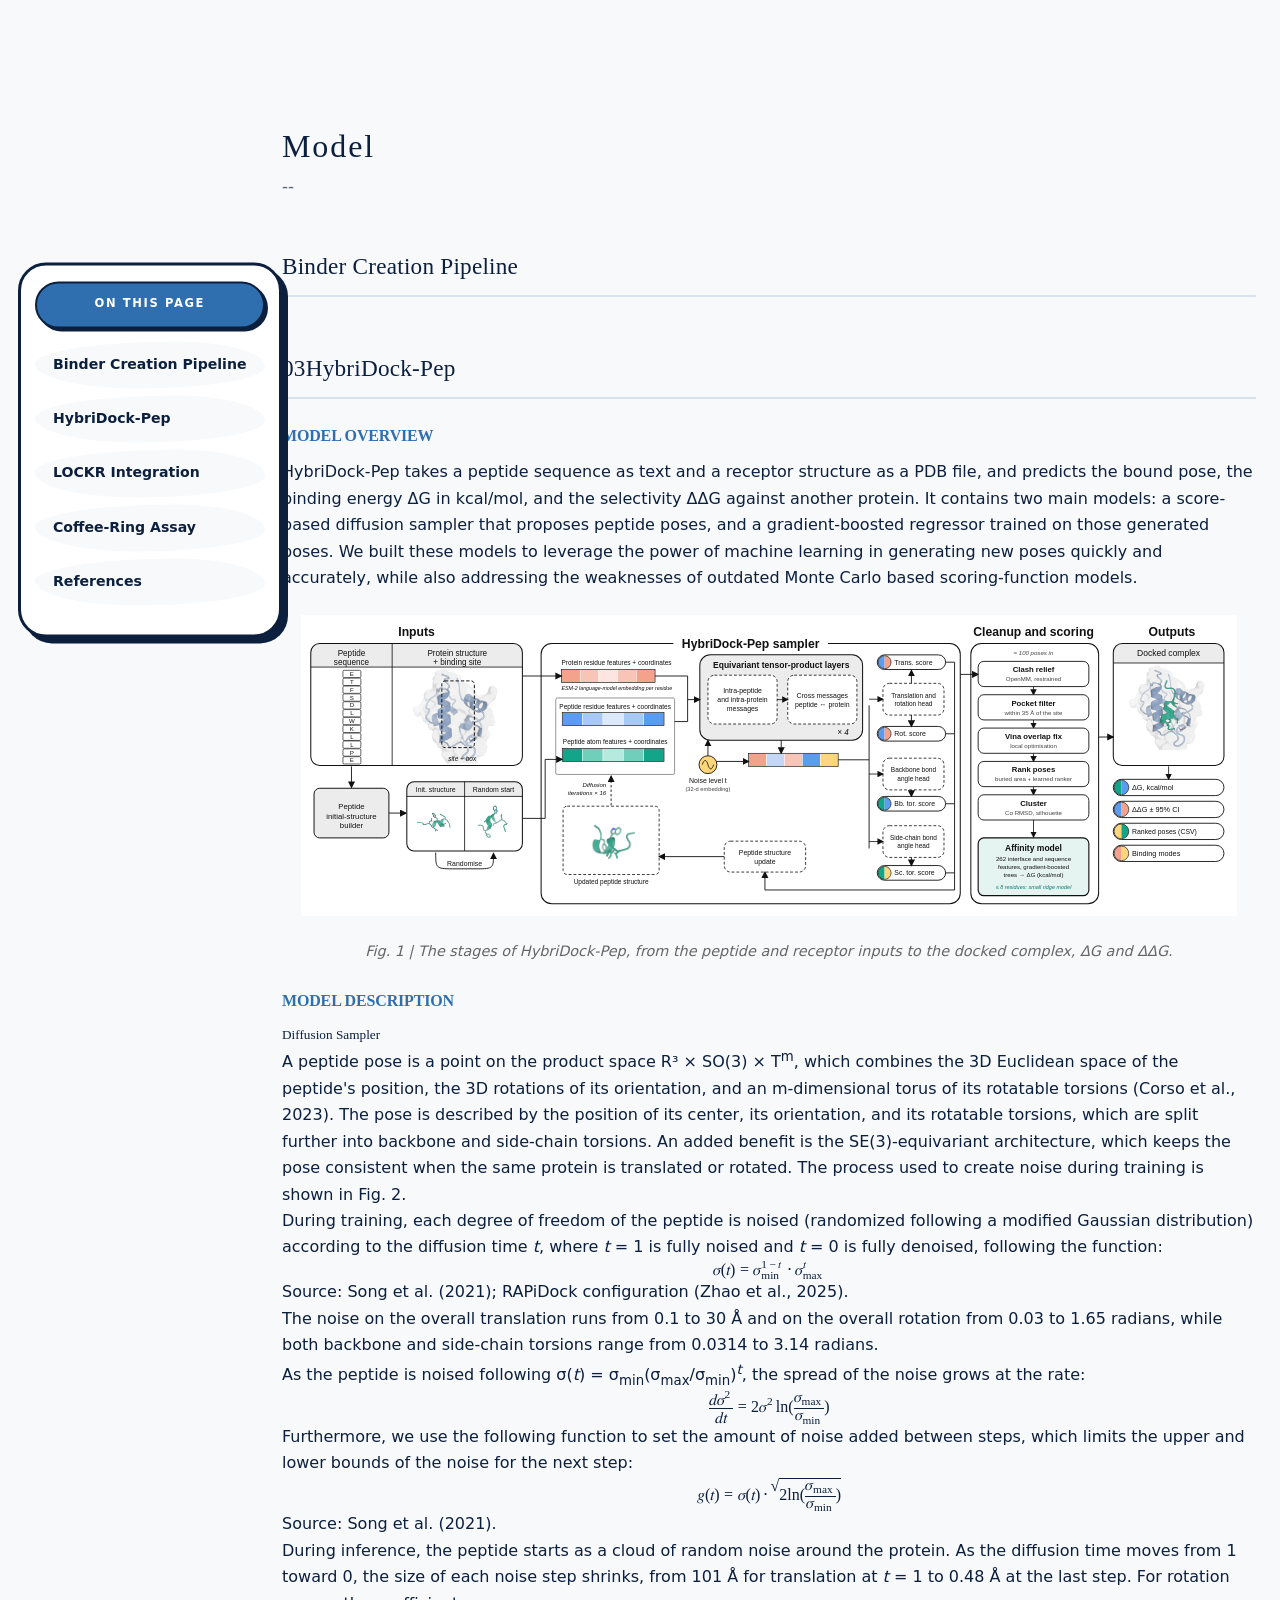
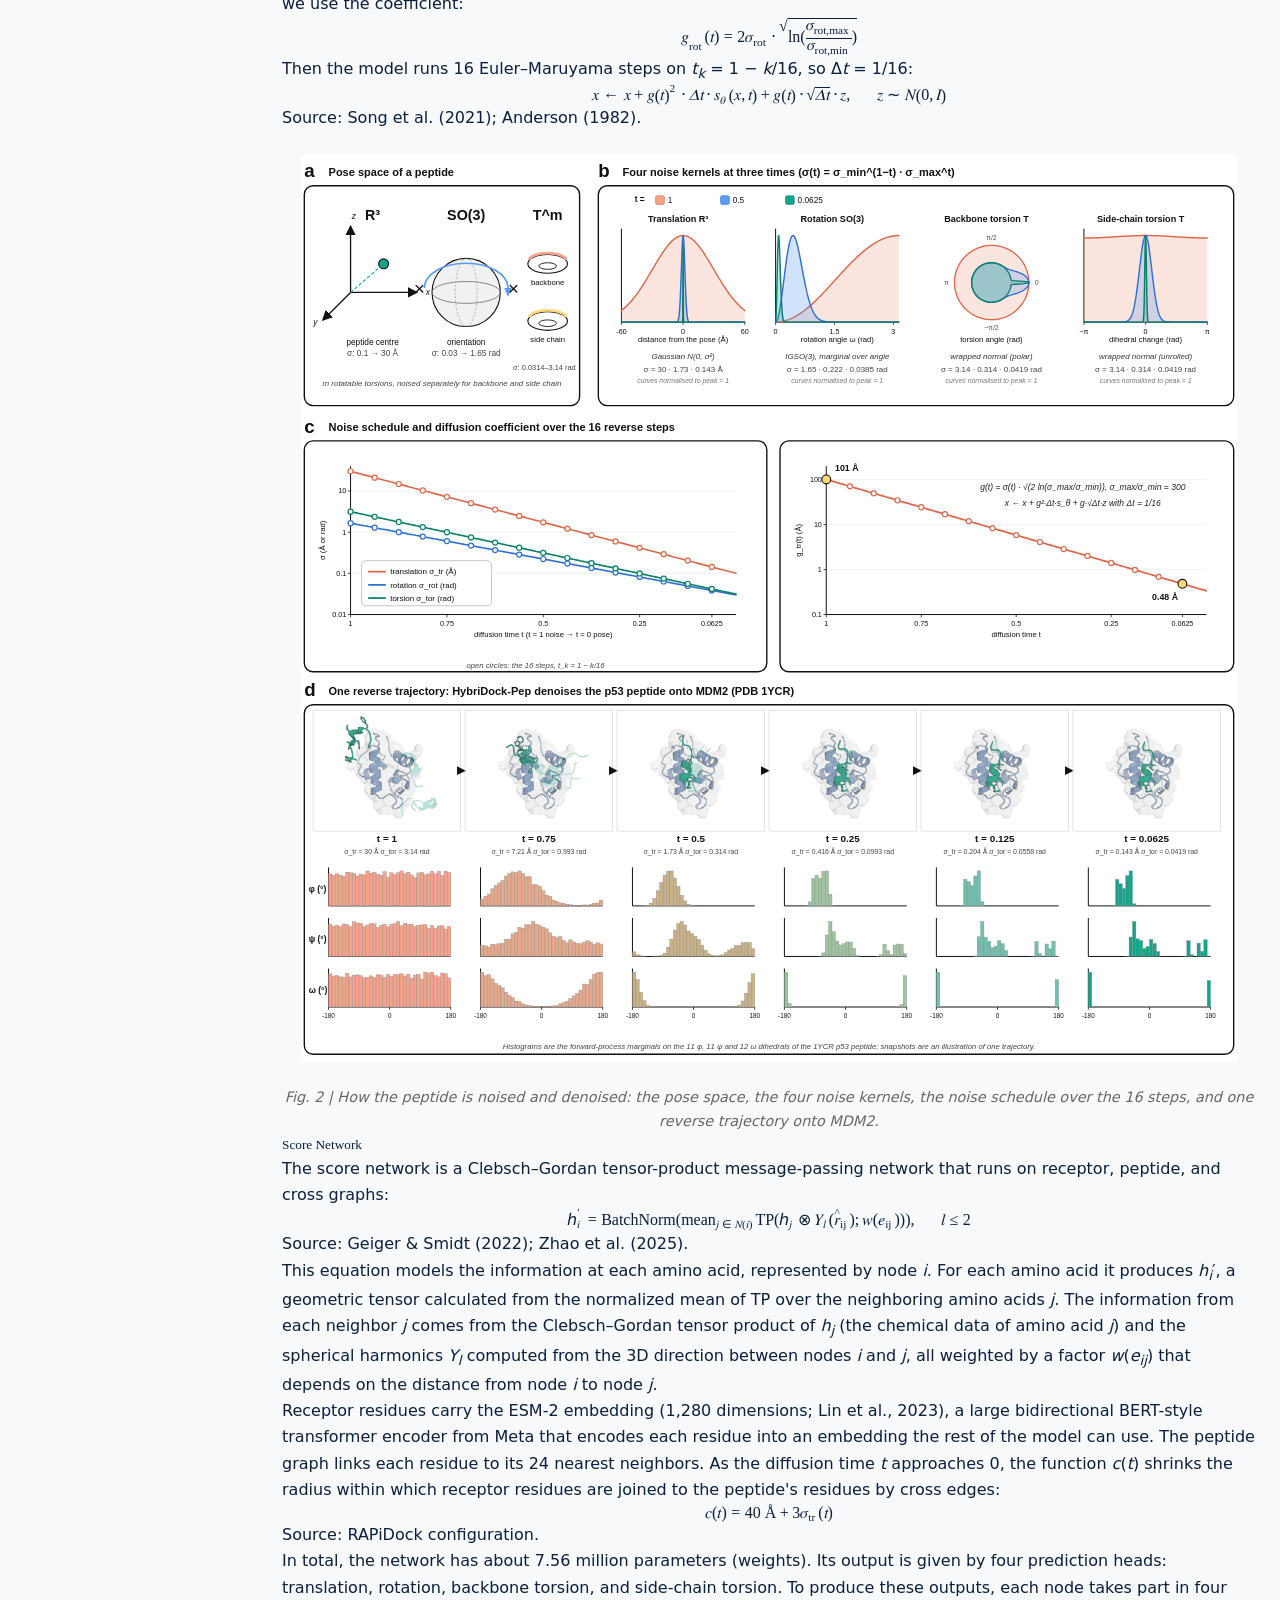
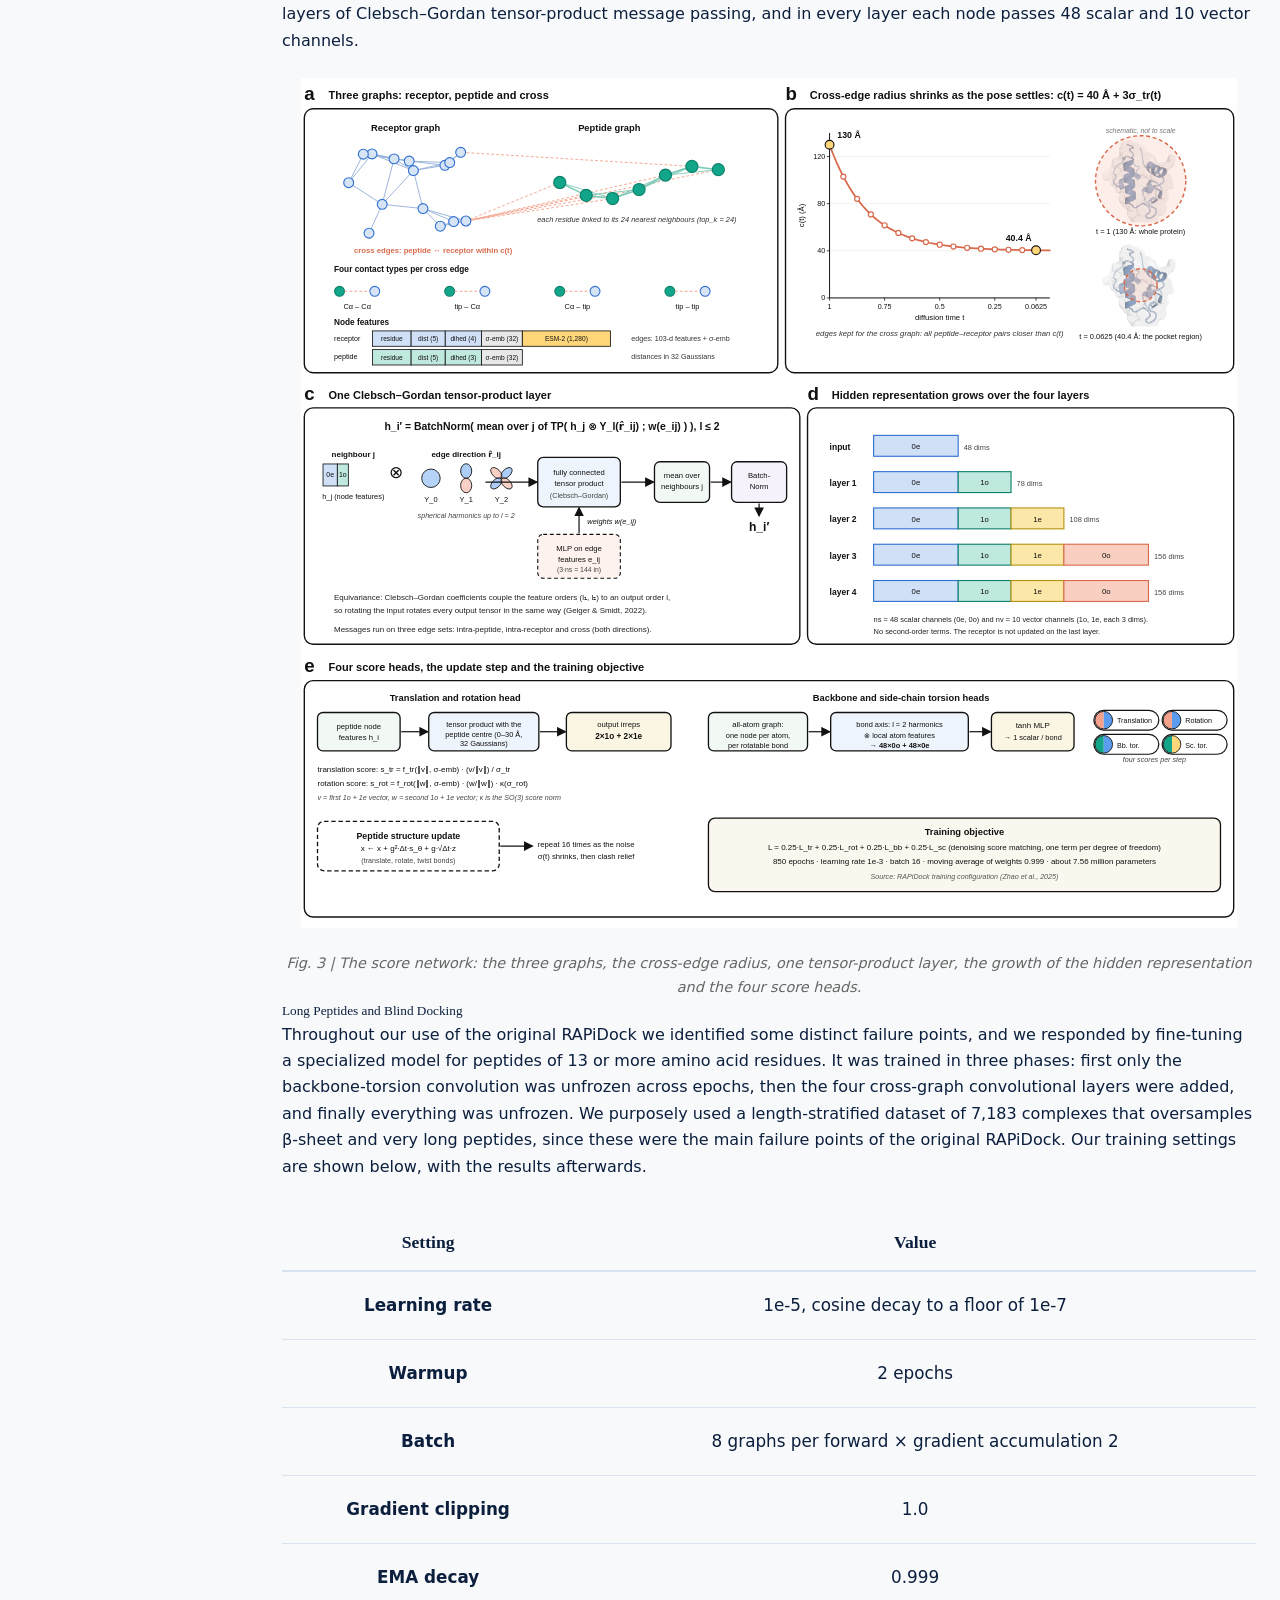
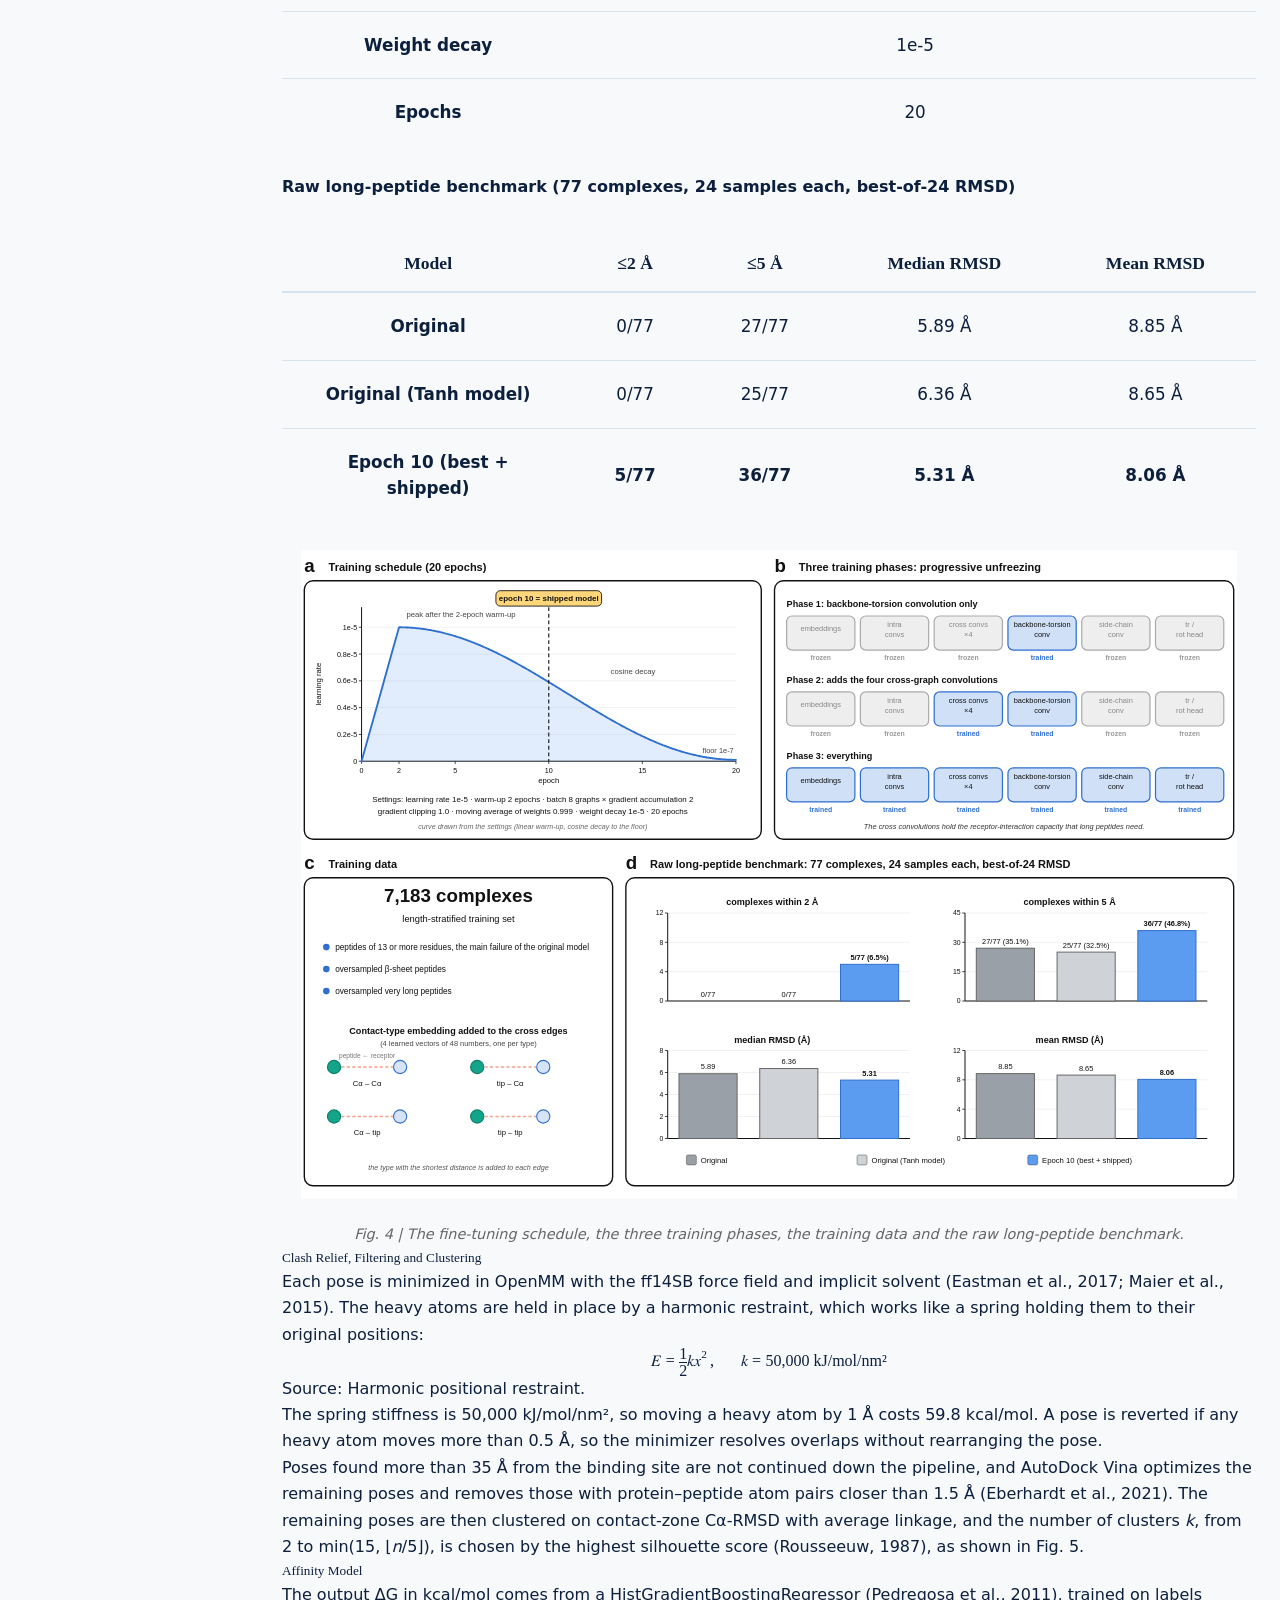
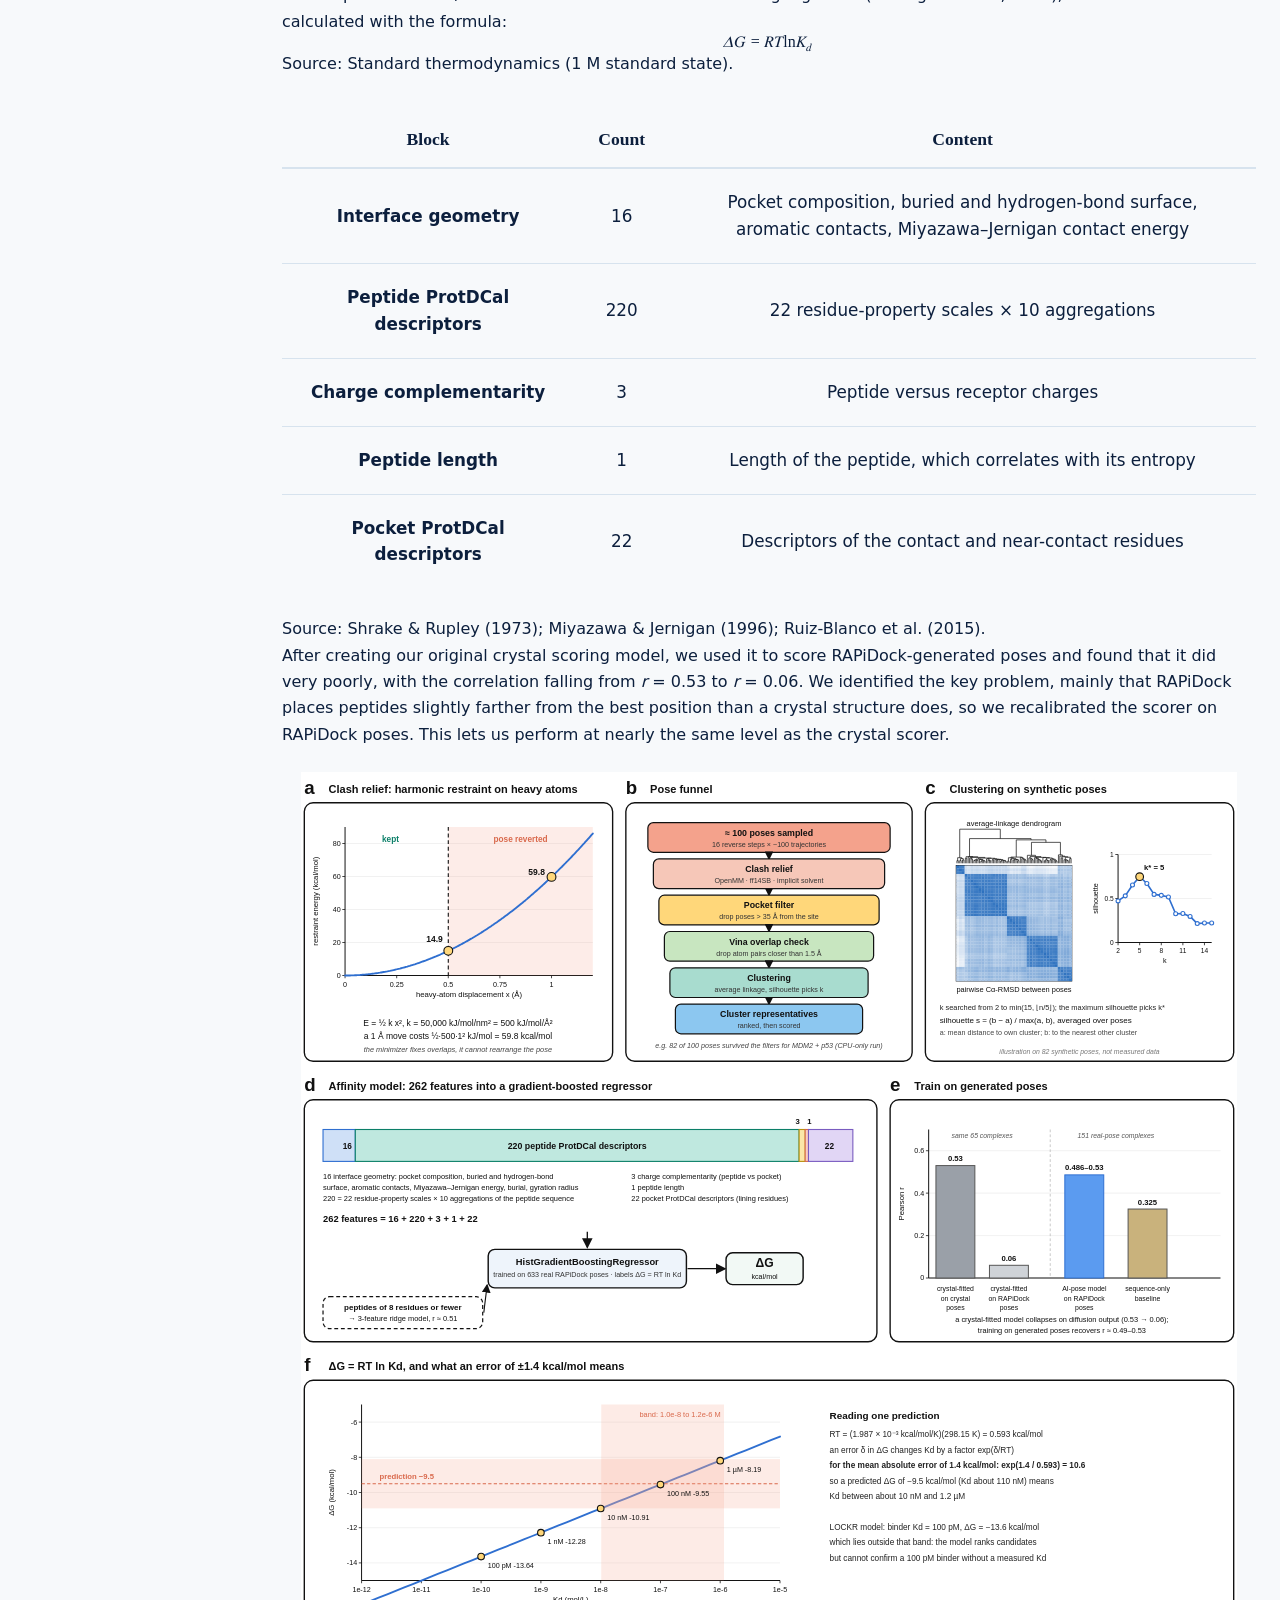
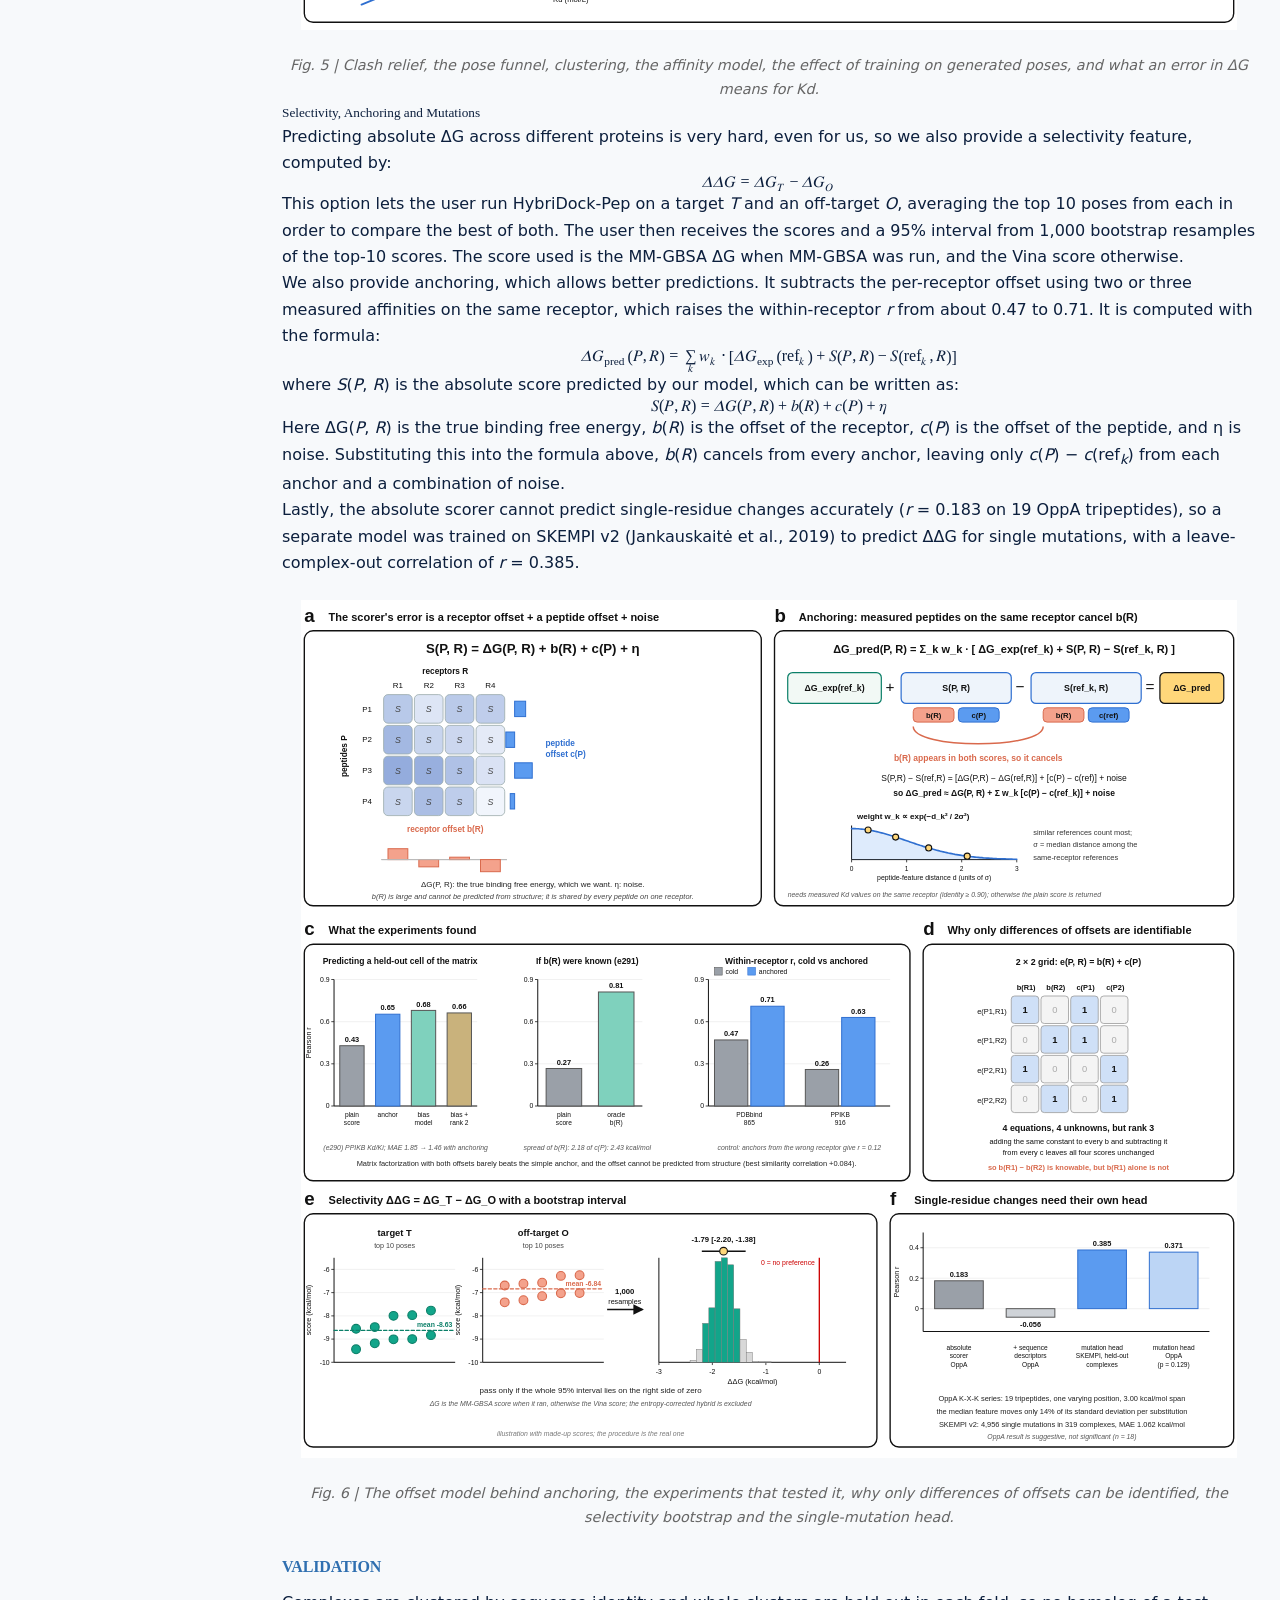
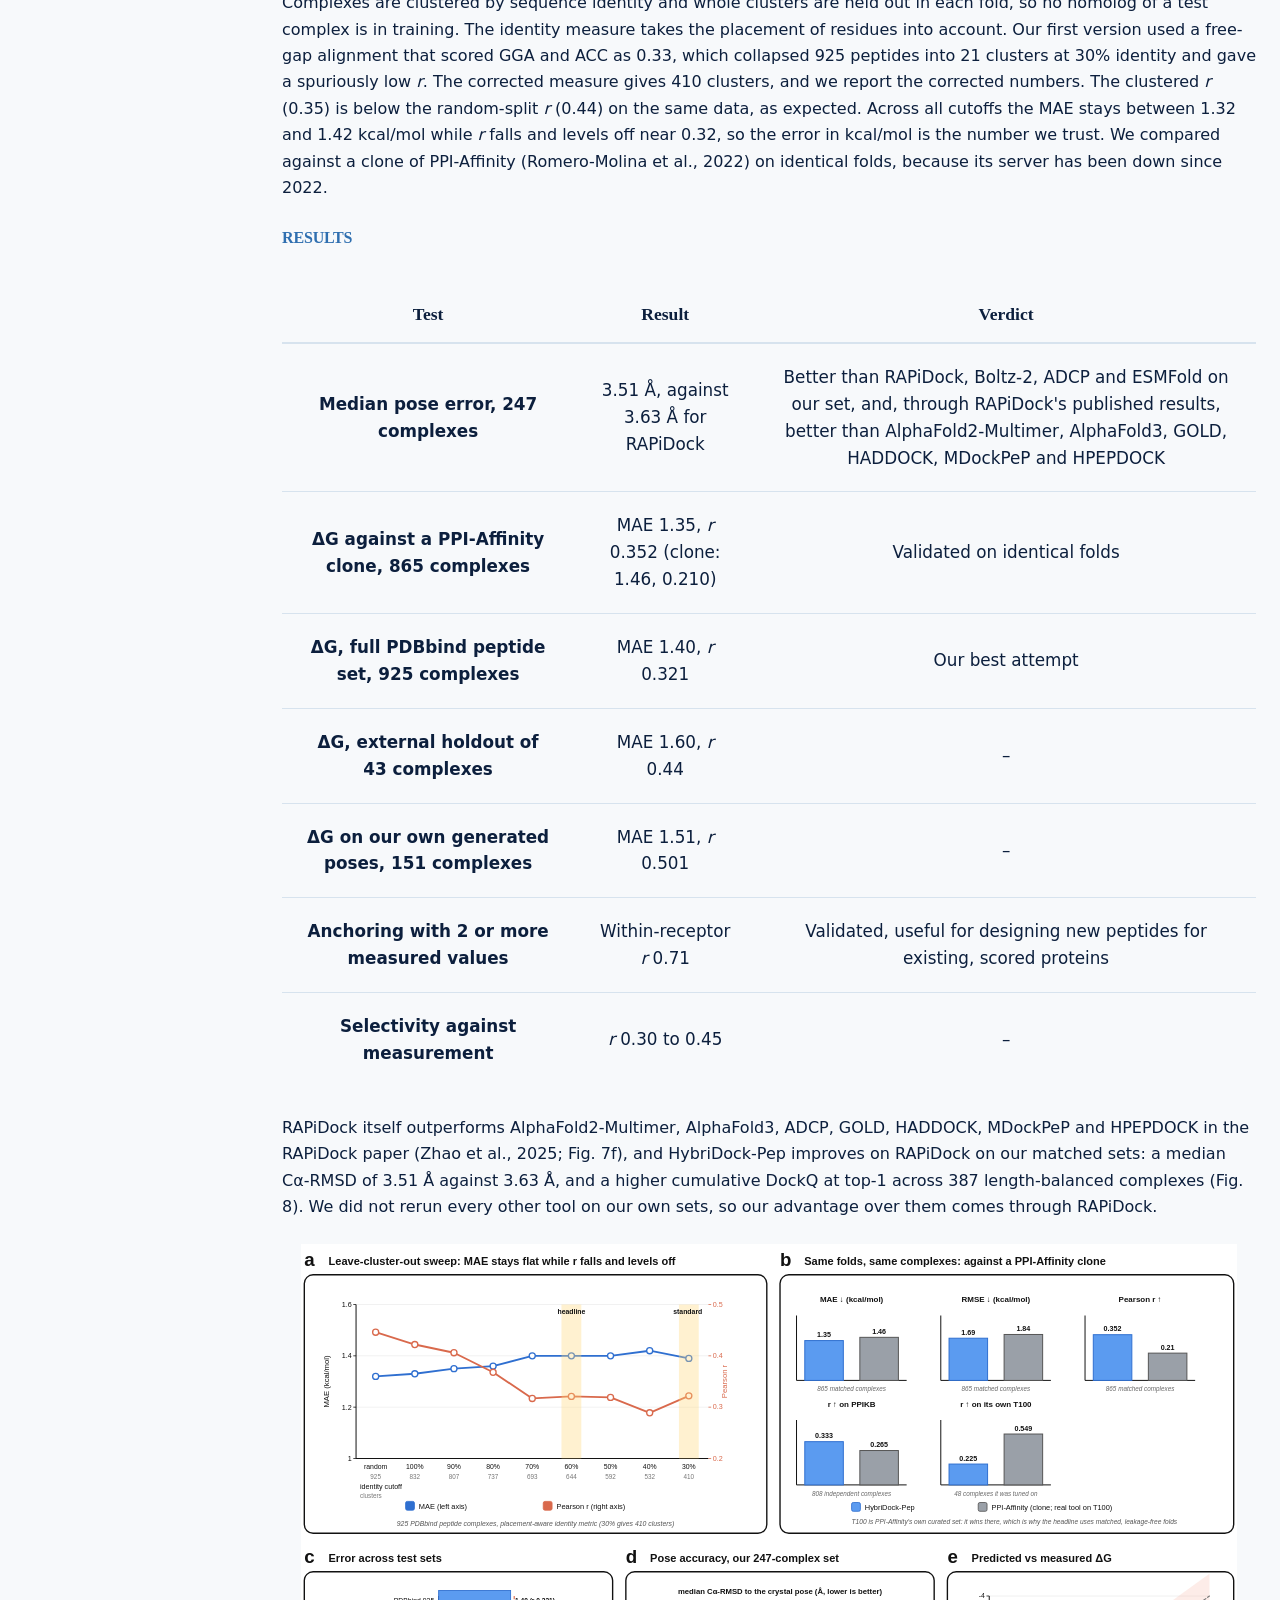
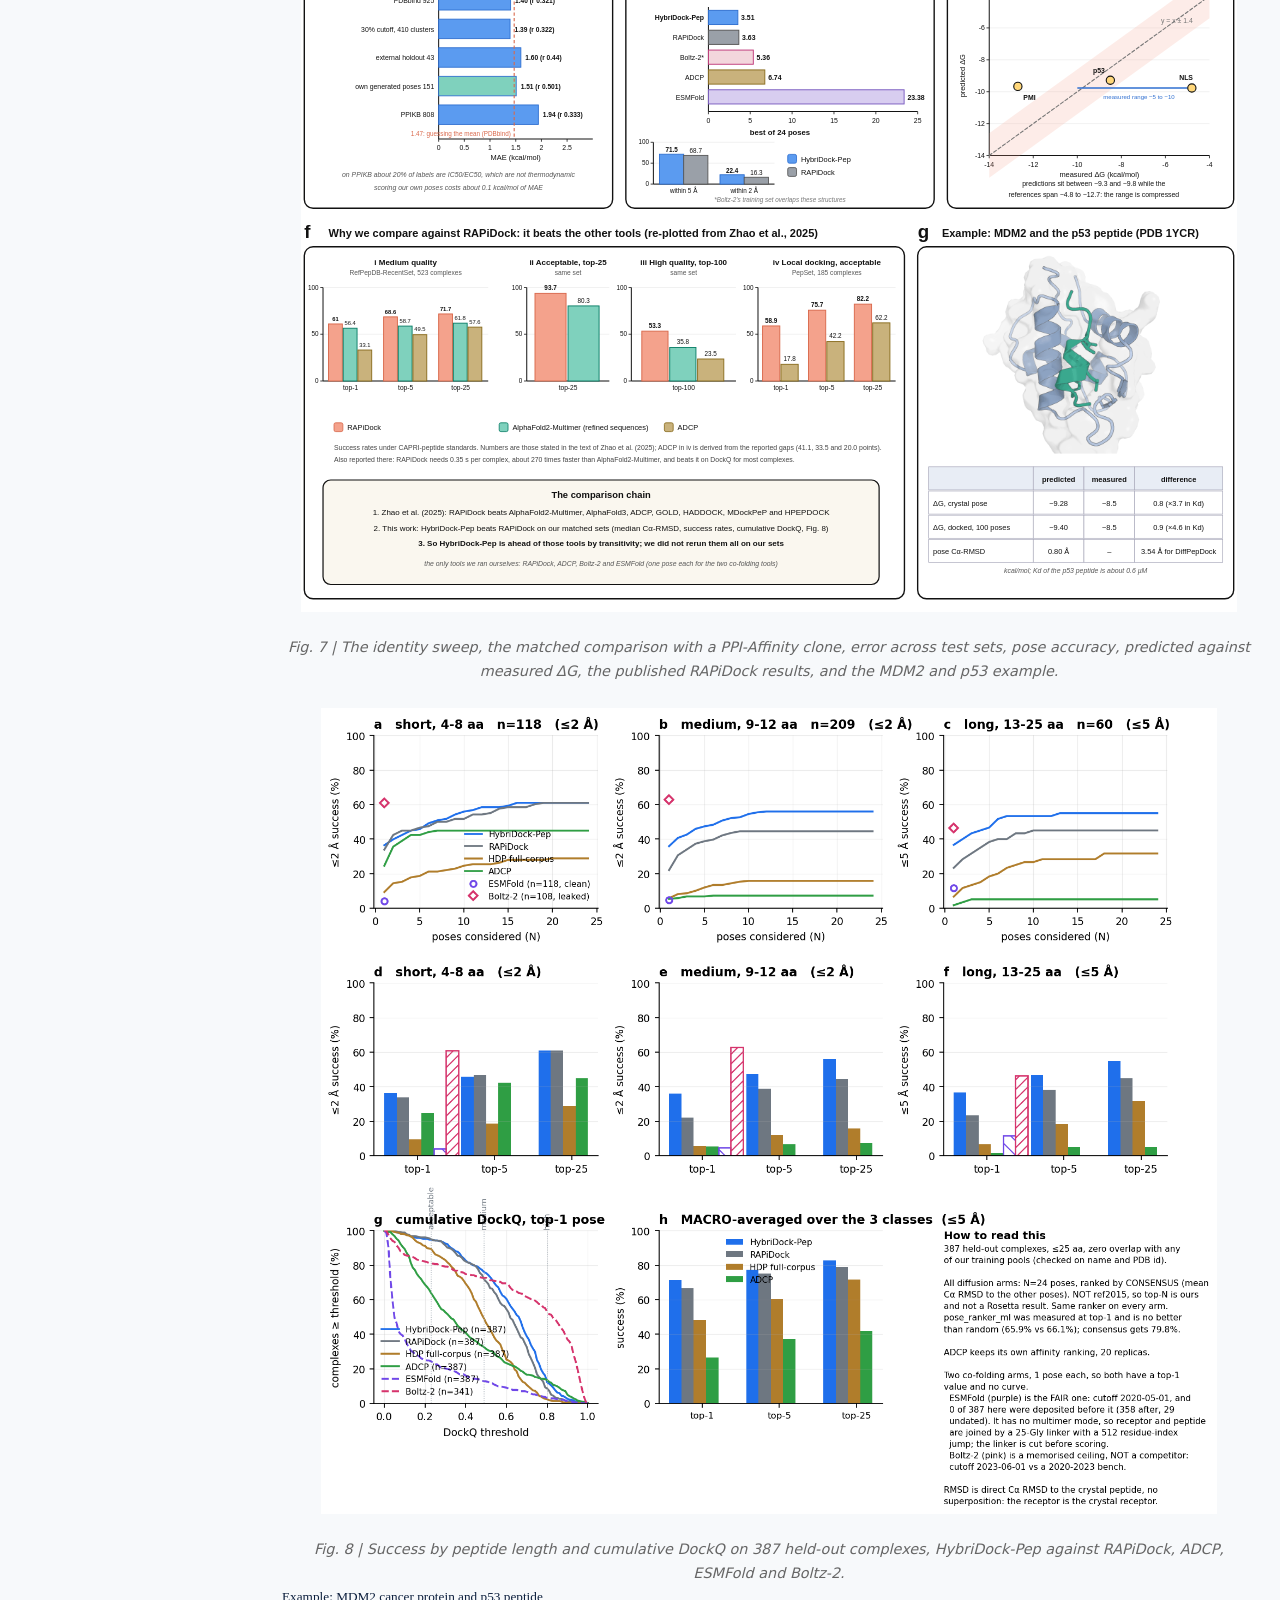
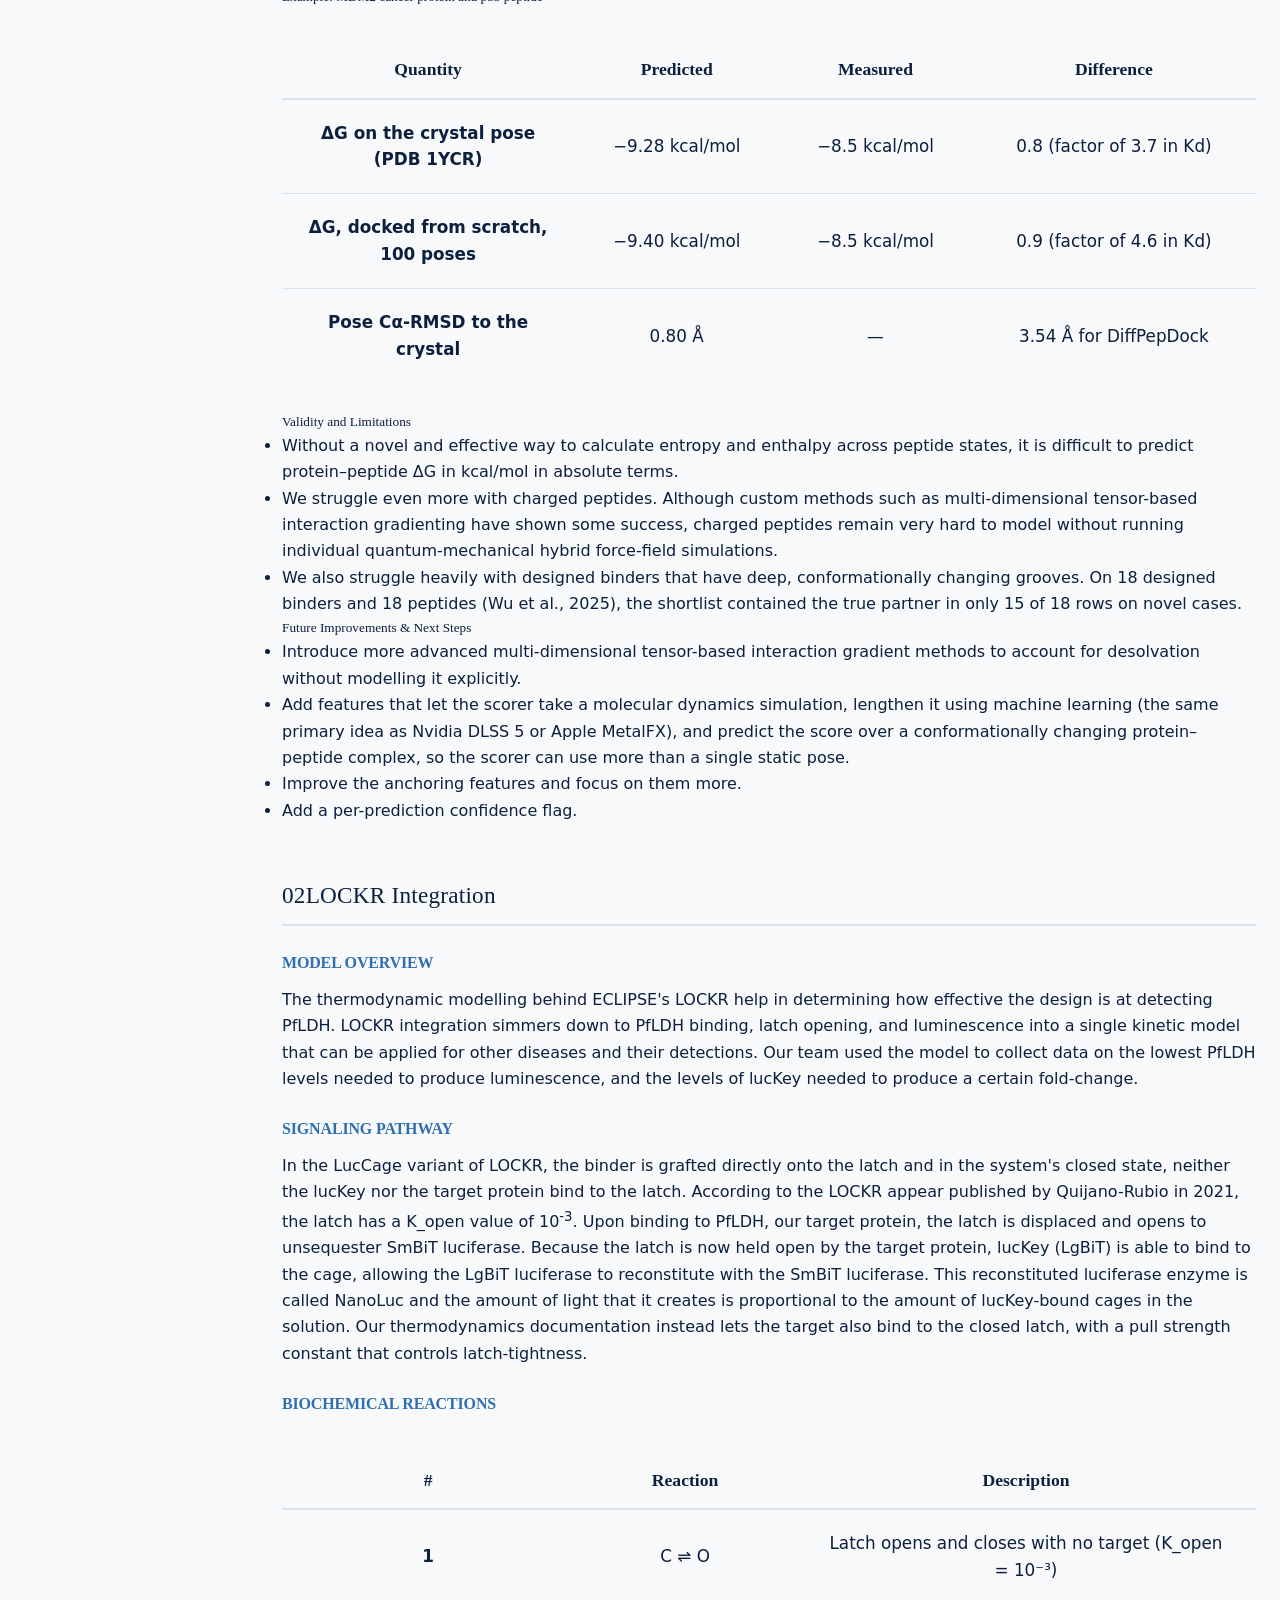
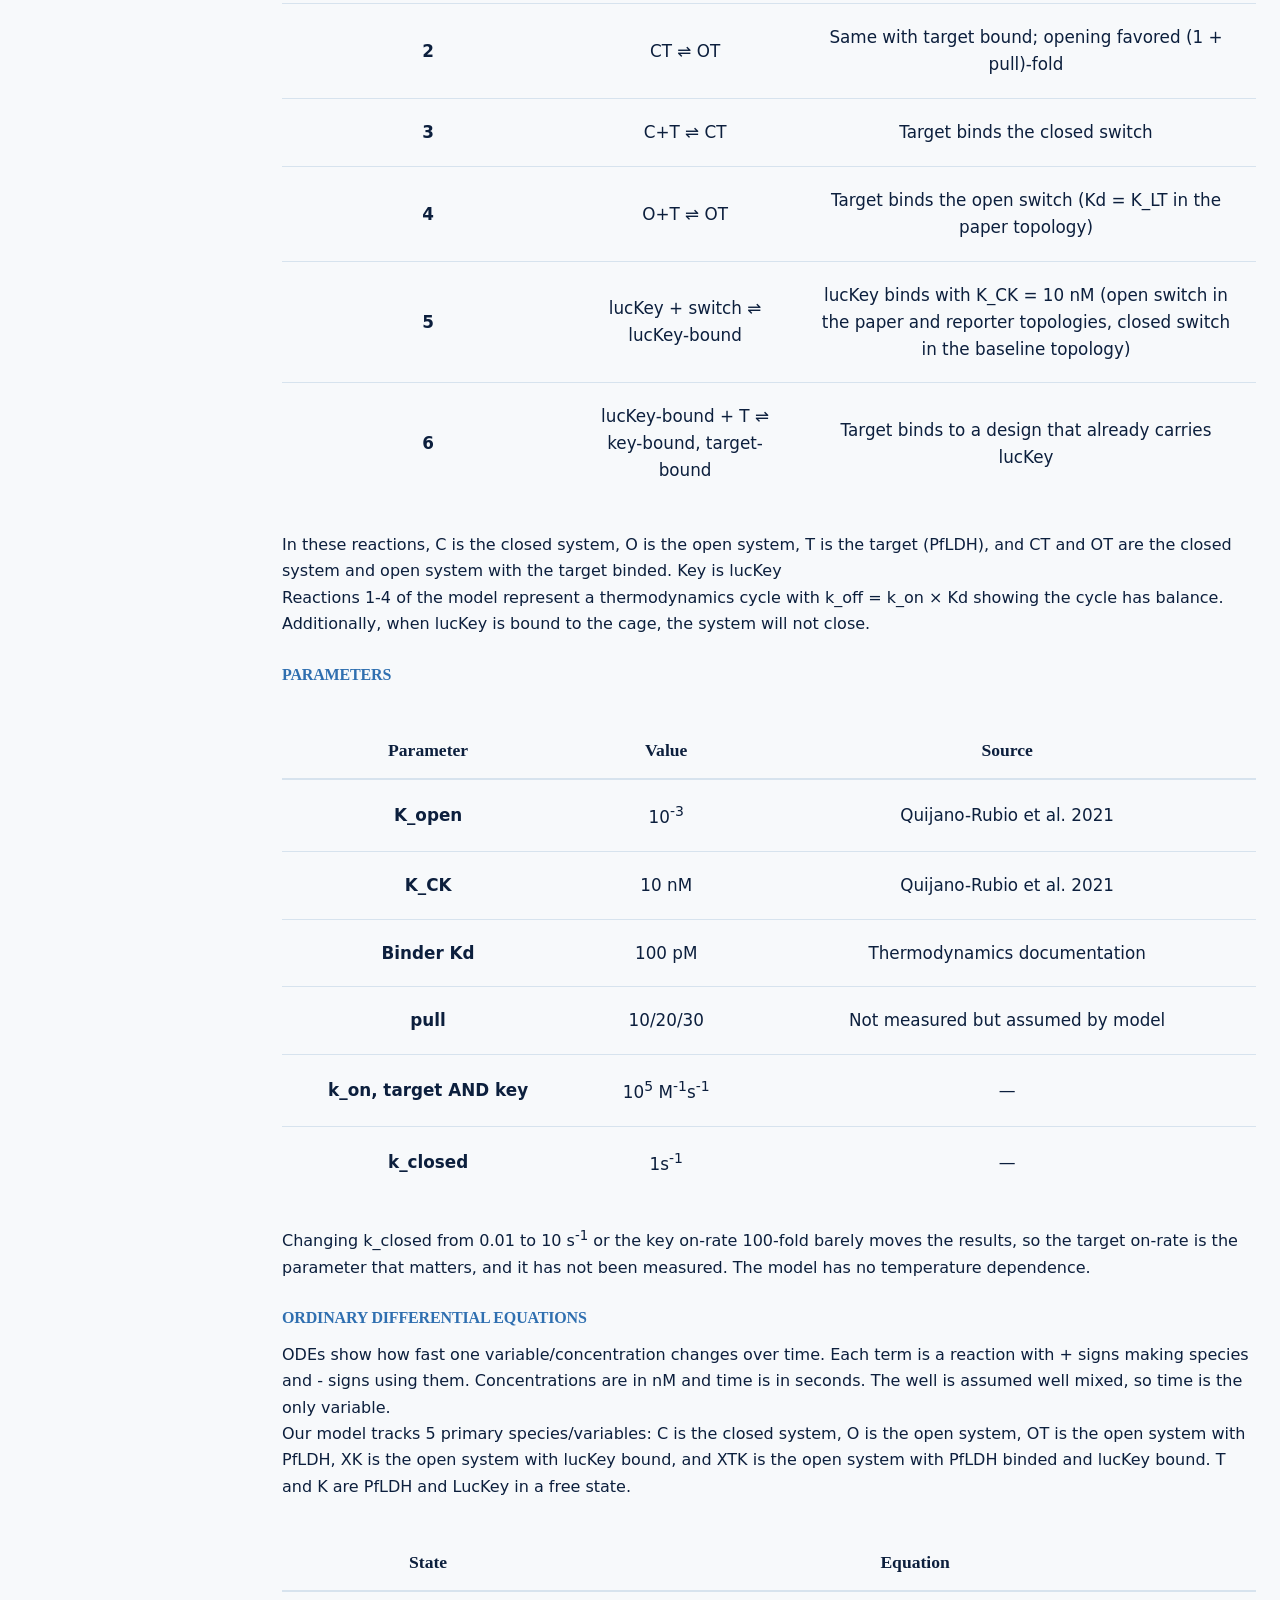
==== commit 02170487: "Model page: state the verdict against other tools through RAPiDock's published results Co-Authored-B" ====
--- a/pages/model.html
+++ b/pages/model.html
@@ -142,7 +142,7 @@
 <thead>
 <tr><th>Test</th><th>Result</th><th>Verdict</th></tr>
 </thead>
-<tbody><tr><td>Median pose error, 247 complexes</td><td>3.51 Å, against 3.63 Å for RAPiDock</td><td>Better than RAPiDock, Boltz-2, ADCP and ESMFold on our set</td></tr><tr><td>ΔG against a PPI-Affinity clone, 865 complexes</td><td>MAE 1.35, <em>r</em> 0.352 (clone: 1.46, 0.210)</td><td>Validated on identical folds</td></tr><tr><td>ΔG, full PDBbind peptide set, 925 complexes</td><td>MAE 1.40, <em>r</em> 0.321</td><td>Our best attempt</td></tr><tr><td>ΔG, external holdout of 43 complexes</td><td>MAE 1.60, <em>r</em> 0.44</td><td>–</td></tr><tr><td>ΔG on our own generated poses, 151 complexes</td><td>MAE 1.51, <em>r</em> 0.501</td><td>–</td></tr><tr><td>Anchoring with 2 or more measured values</td><td>Within-receptor <em>r</em> 0.71</td><td>Validated, useful for designing new peptides for existing, scored proteins</td></tr><tr><td>Selectivity against measurement</td><td><em>r</em> 0.30 to 0.45</td><td>–</td></tr></tbody></table>
+<tbody><tr><td>Median pose error, 247 complexes</td><td>3.51 Å, against 3.63 Å for RAPiDock</td><td>Better than RAPiDock, Boltz-2, ADCP and ESMFold on our set, and, through RAPiDock's published results, better than AlphaFold2-Multimer, AlphaFold3, GOLD, HADDOCK, MDockPeP and HPEPDOCK</td></tr><tr><td>ΔG against a PPI-Affinity clone, 865 complexes</td><td>MAE 1.35, <em>r</em> 0.352 (clone: 1.46, 0.210)</td><td>Validated on identical folds</td></tr><tr><td>ΔG, full PDBbind peptide set, 925 complexes</td><td>MAE 1.40, <em>r</em> 0.321</td><td>Our best attempt</td></tr><tr><td>ΔG, external holdout of 43 complexes</td><td>MAE 1.60, <em>r</em> 0.44</td><td>–</td></tr><tr><td>ΔG on our own generated poses, 151 complexes</td><td>MAE 1.51, <em>r</em> 0.501</td><td>–</td></tr><tr><td>Anchoring with 2 or more measured values</td><td>Within-receptor <em>r</em> 0.71</td><td>Validated, useful for designing new peptides for existing, scored proteins</td></tr><tr><td>Selectivity against measurement</td><td><em>r</em> 0.30 to 0.45</td><td>–</td></tr></tbody></table>
 <p>RAPiDock itself outperforms AlphaFold2-Multimer, AlphaFold3, ADCP, GOLD, HADDOCK, MDockPeP and HPEPDOCK in the RAPiDock paper (Zhao et al., 2025; Fig. 7f), and HybriDock-Pep improves on RAPiDock on our matched sets: a median Cα-RMSD of 3.51 Å against 3.63 Å, and a higher cumulative DockQ at top-1 across 387 length-balanced complexes (Fig. 8). We did not rerun every other tool on our own sets, so our advantage over them comes through RAPiDock.</p>
 <a href="static/img/model-hybridock/hdp-fig7-validation.svg" target="_blank" rel="noopener"><img src="static/img/model-hybridock/hdp-fig7-validation.svg" alt="Validation and results against other tools" title="Click to open the full-size figure" style="max-width:96%;display:block;margin:1.5em auto"></a>
 <p style="text-align:center;font-style:italic;font-size:0.9em;color:#666;margin-top:0.4em">Fig. 7 | The identity sweep, the matched comparison with a PPI-Affinity clone, error across test sets, pose accuracy, predicted against measured ΔG, the published RAPiDock results, and the MDM2 and p53 example.</p>
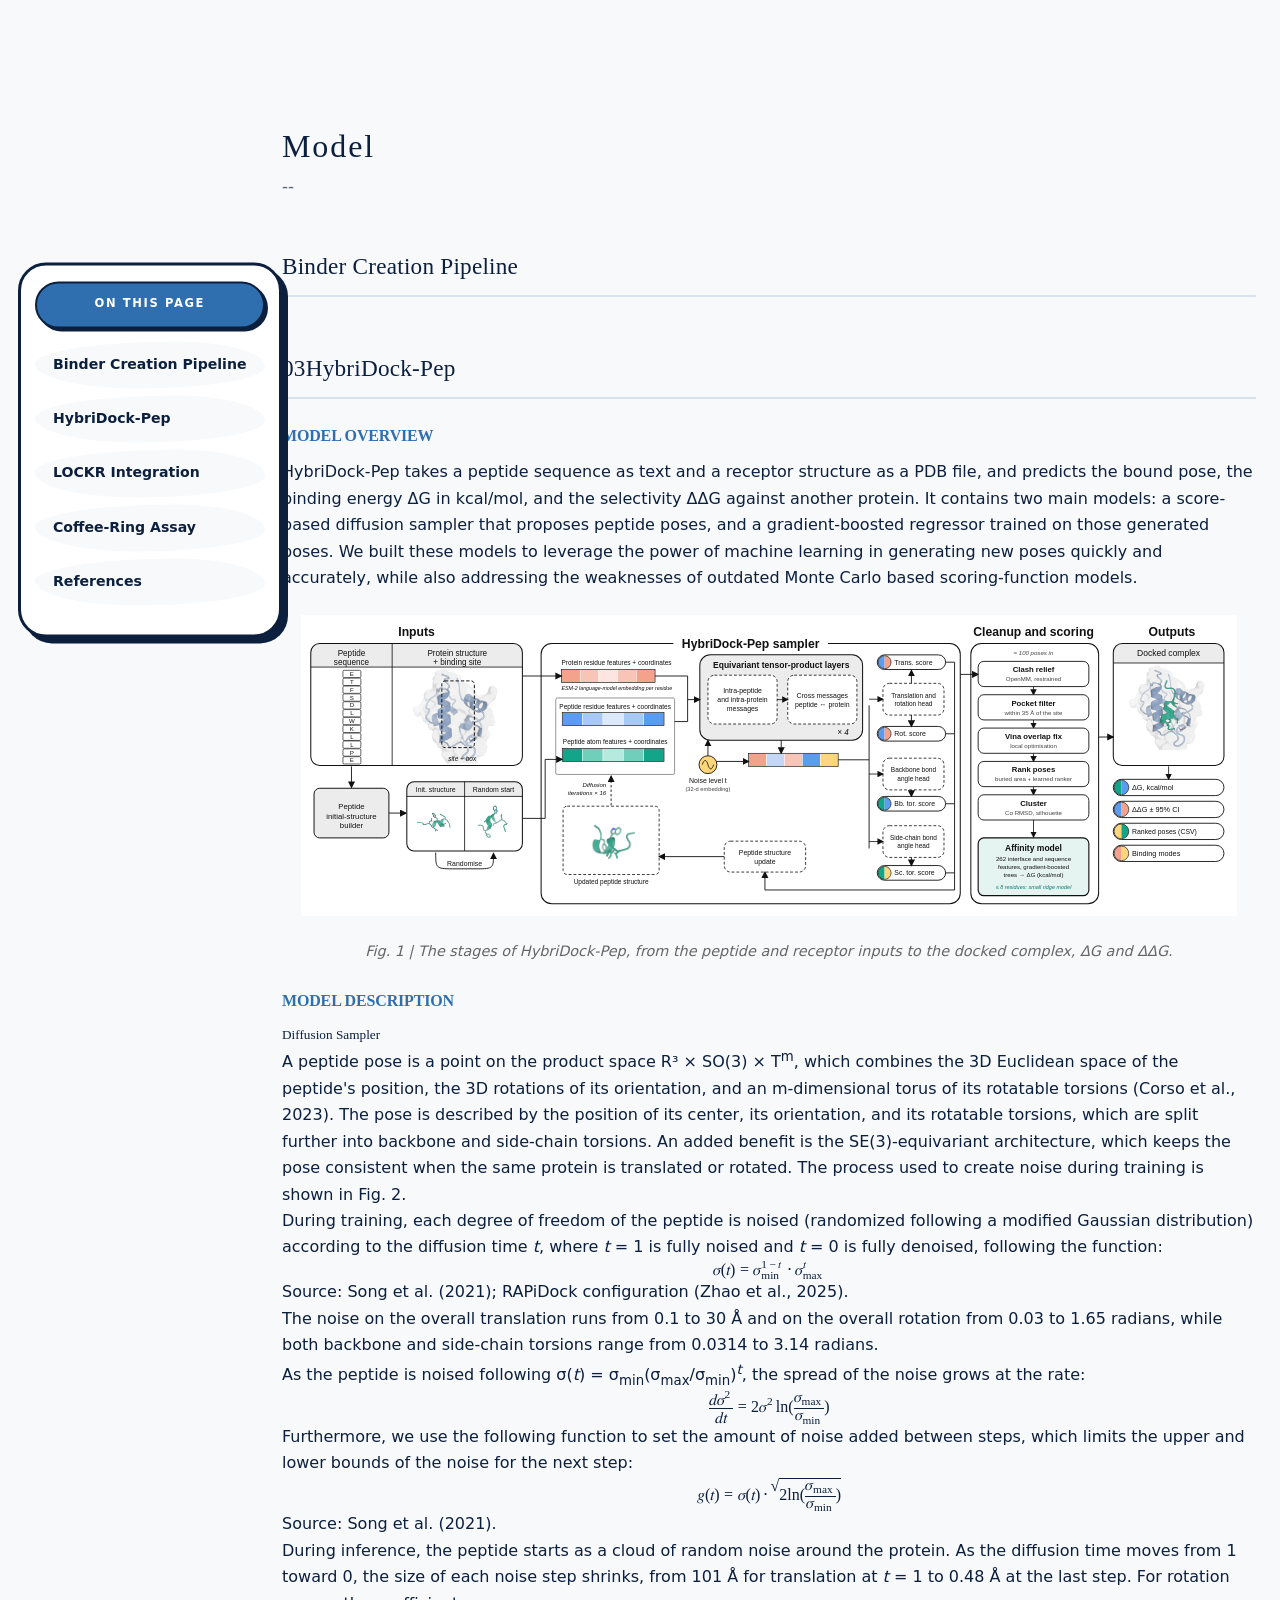
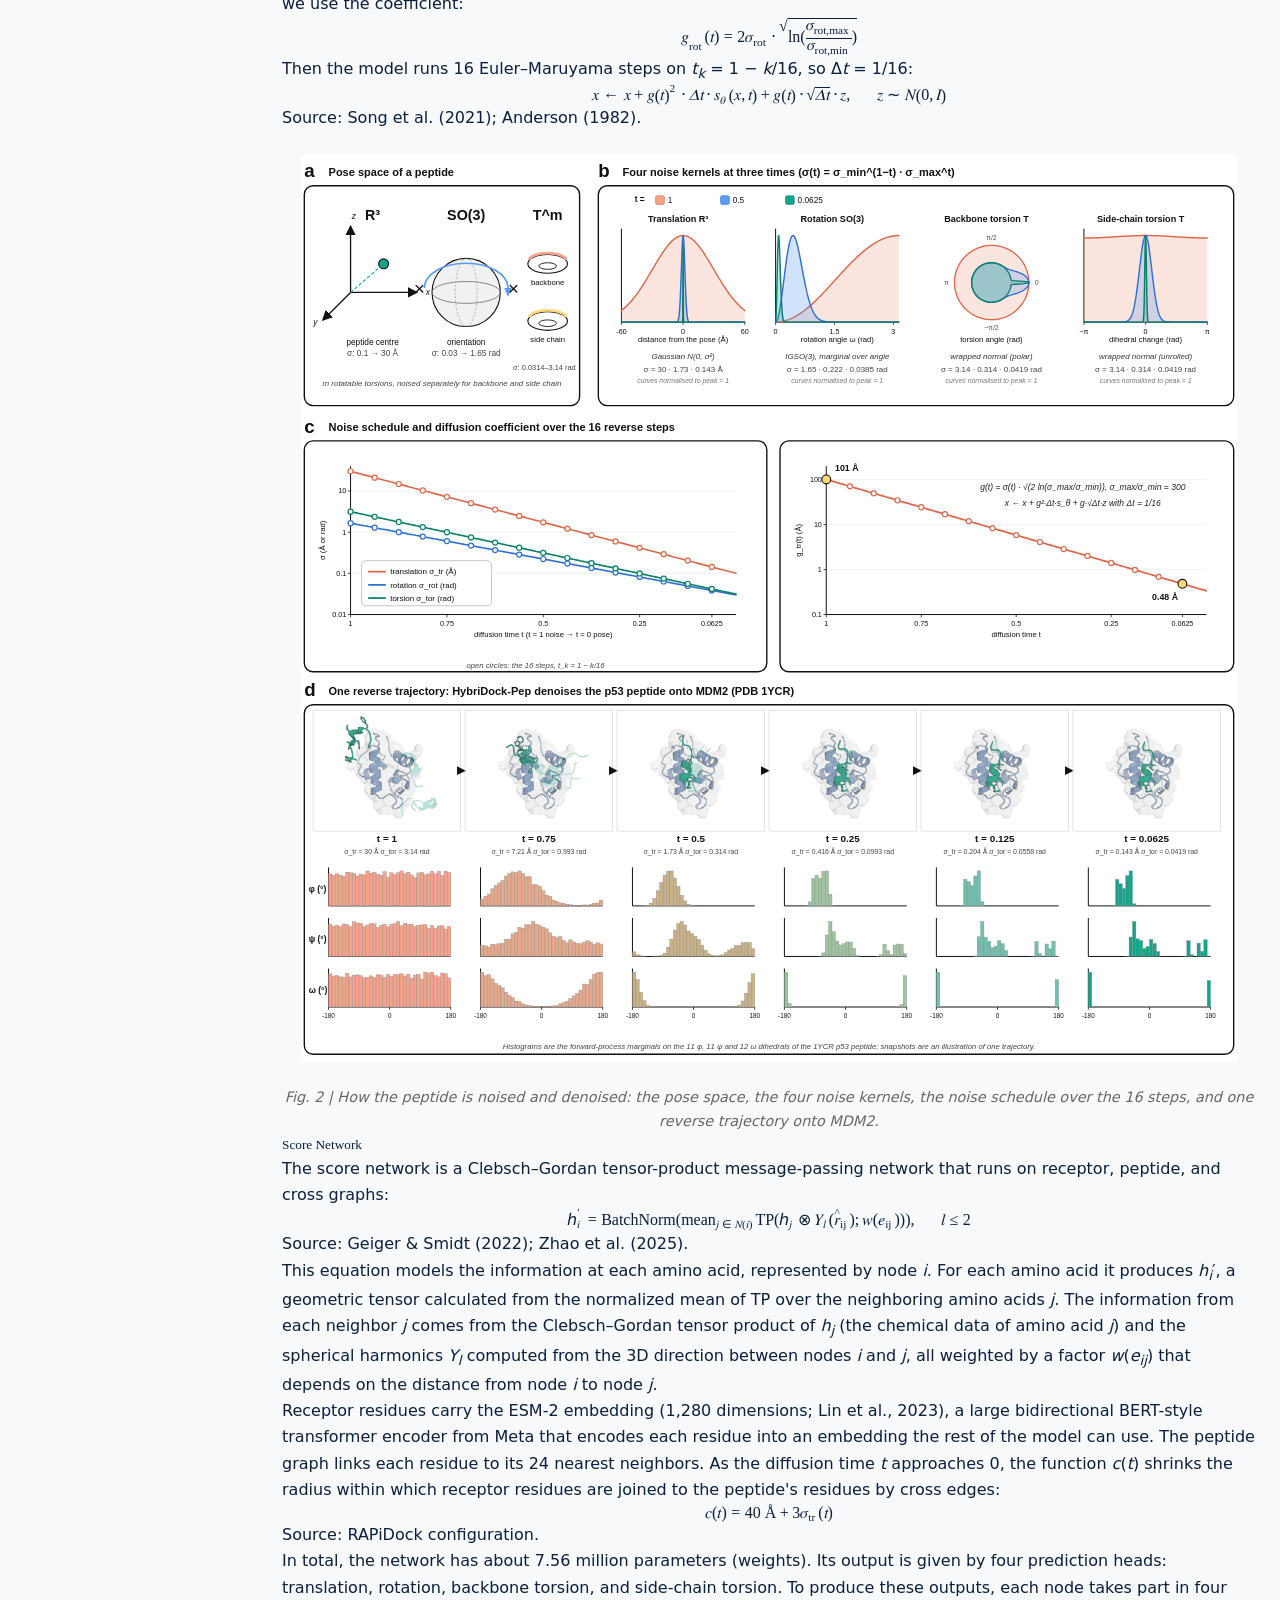
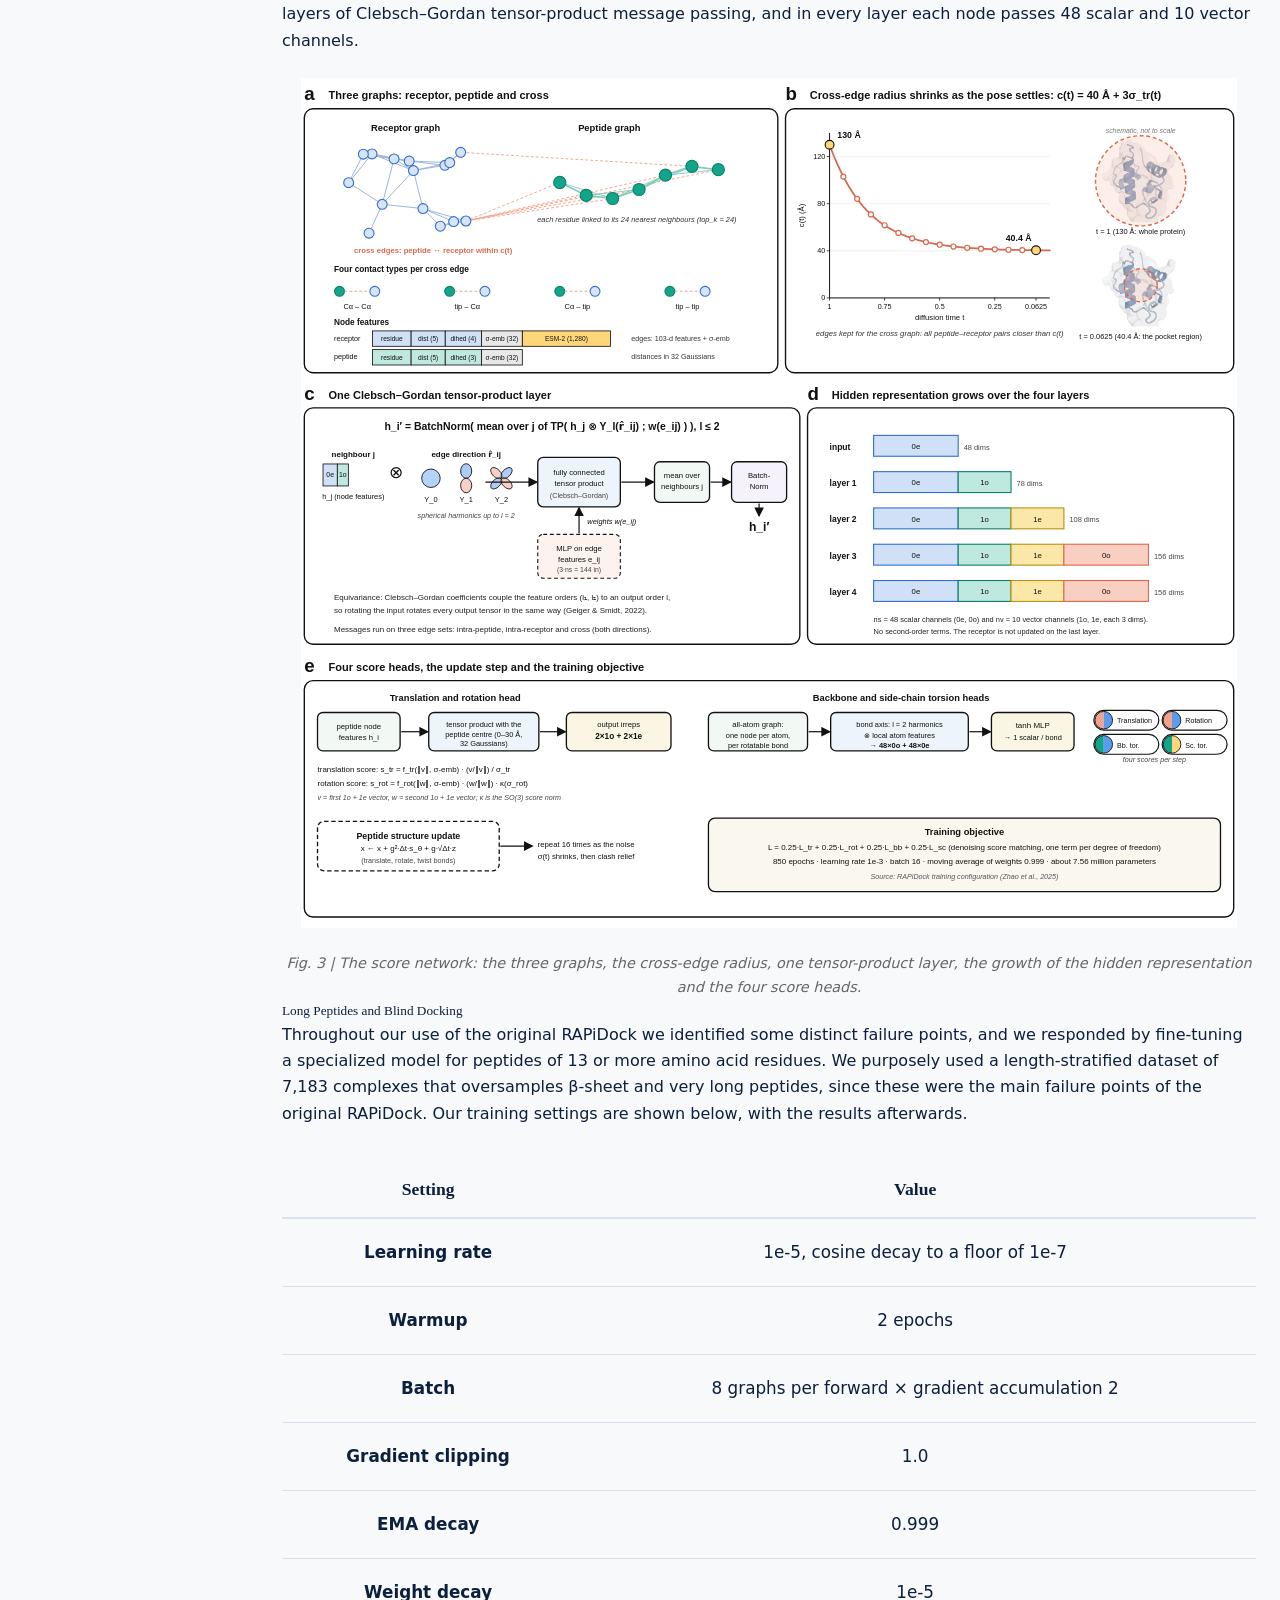
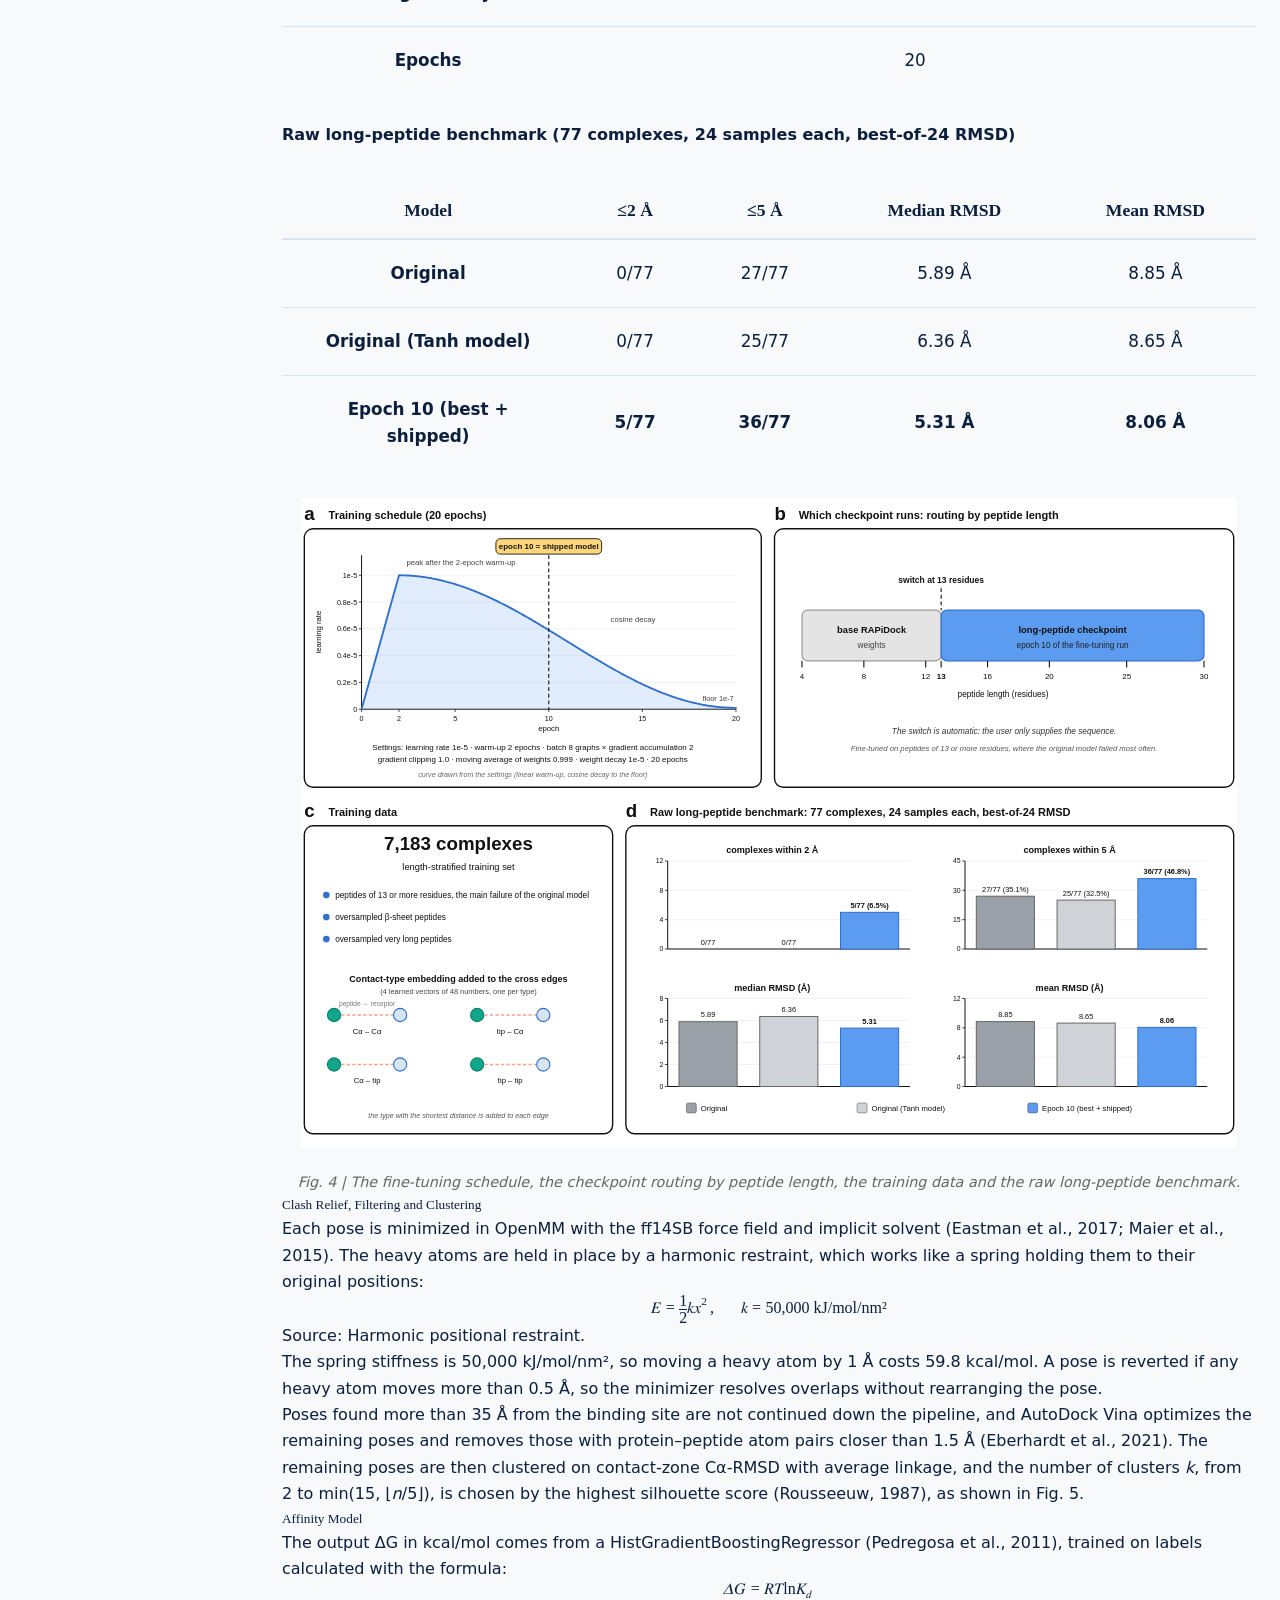
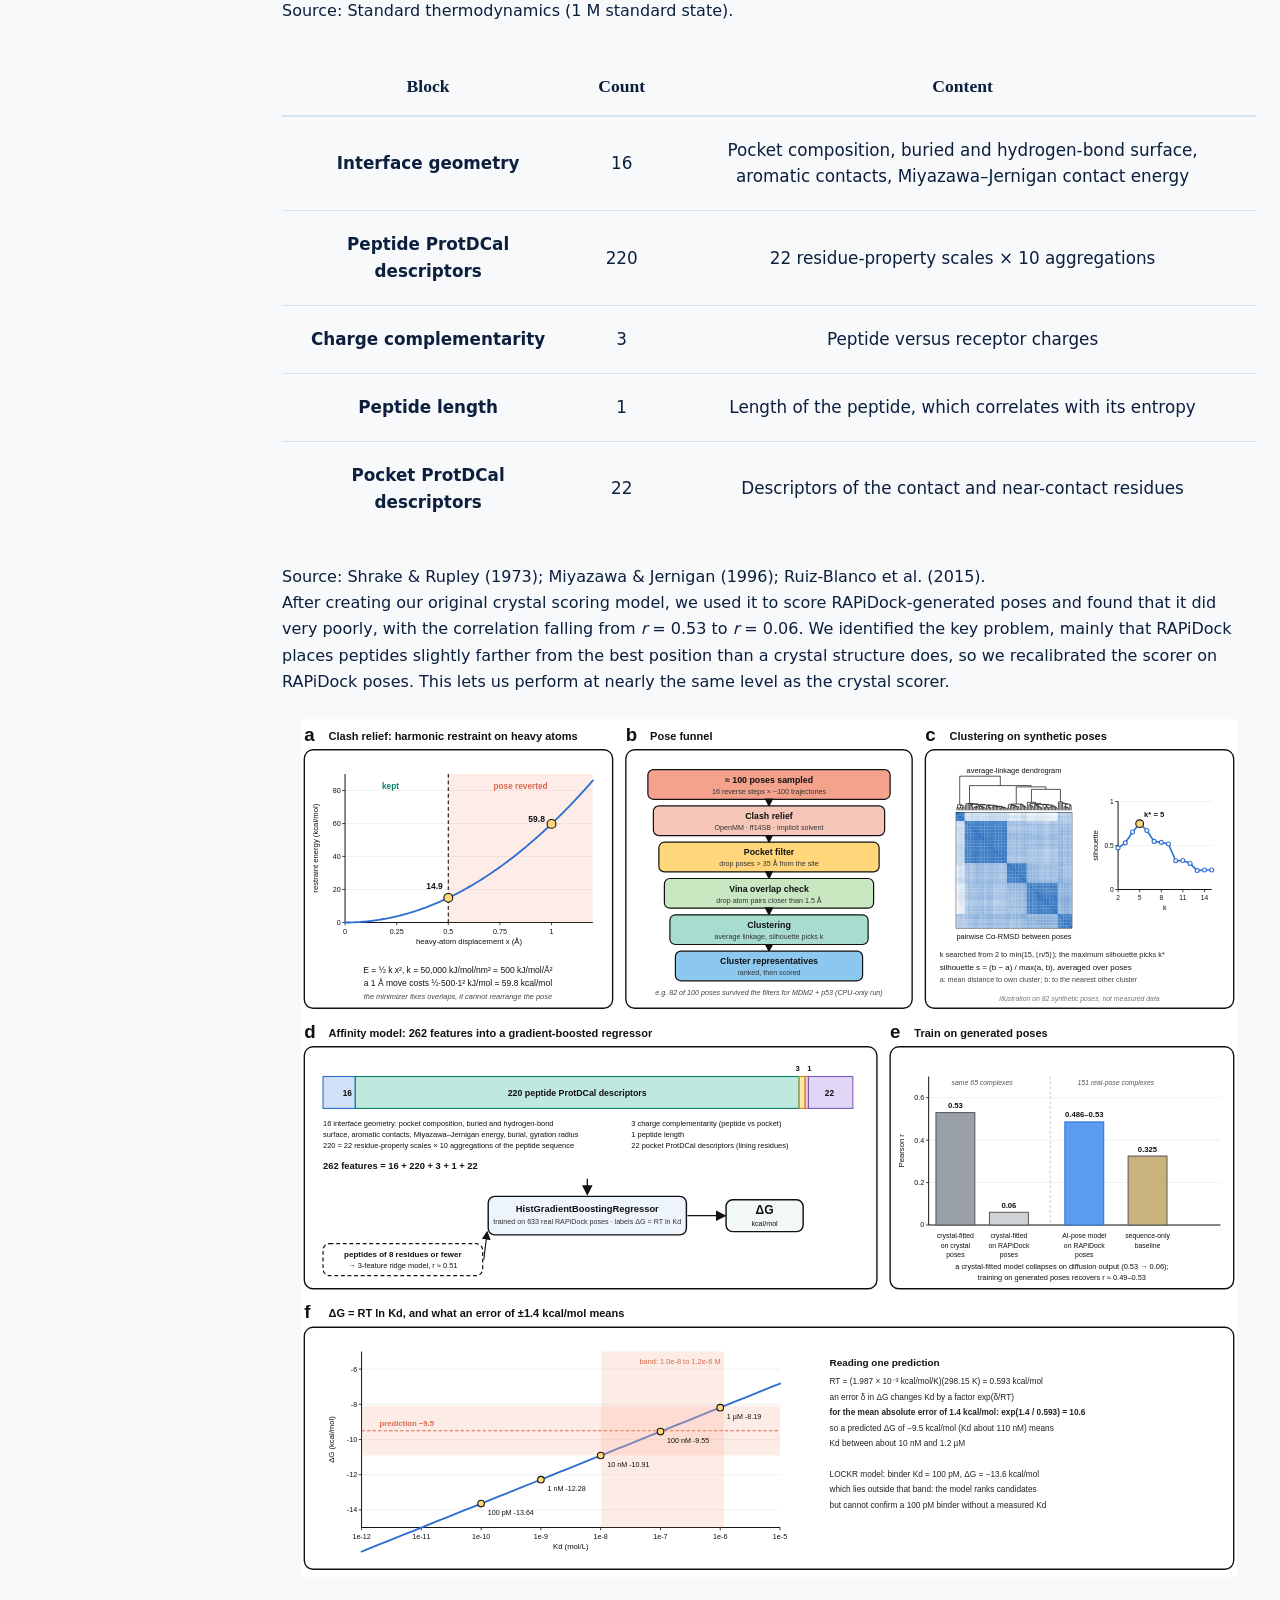
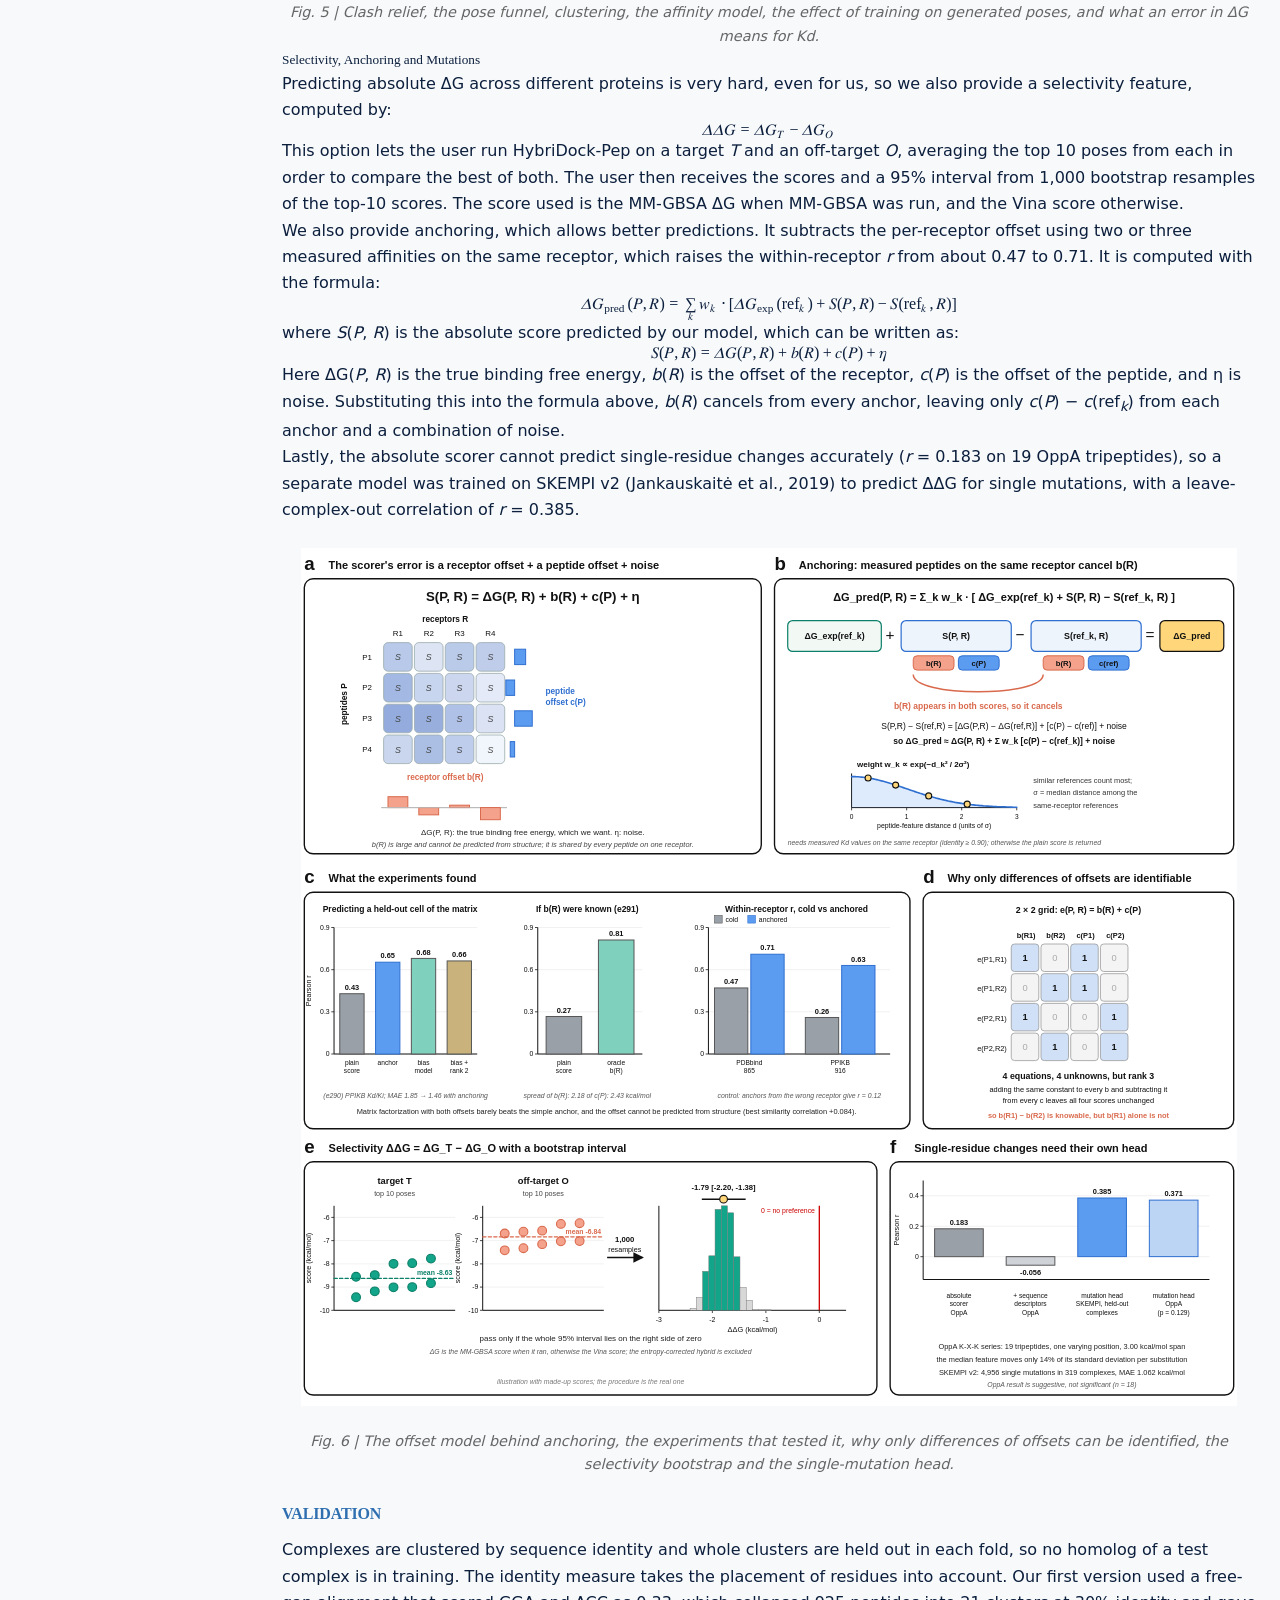
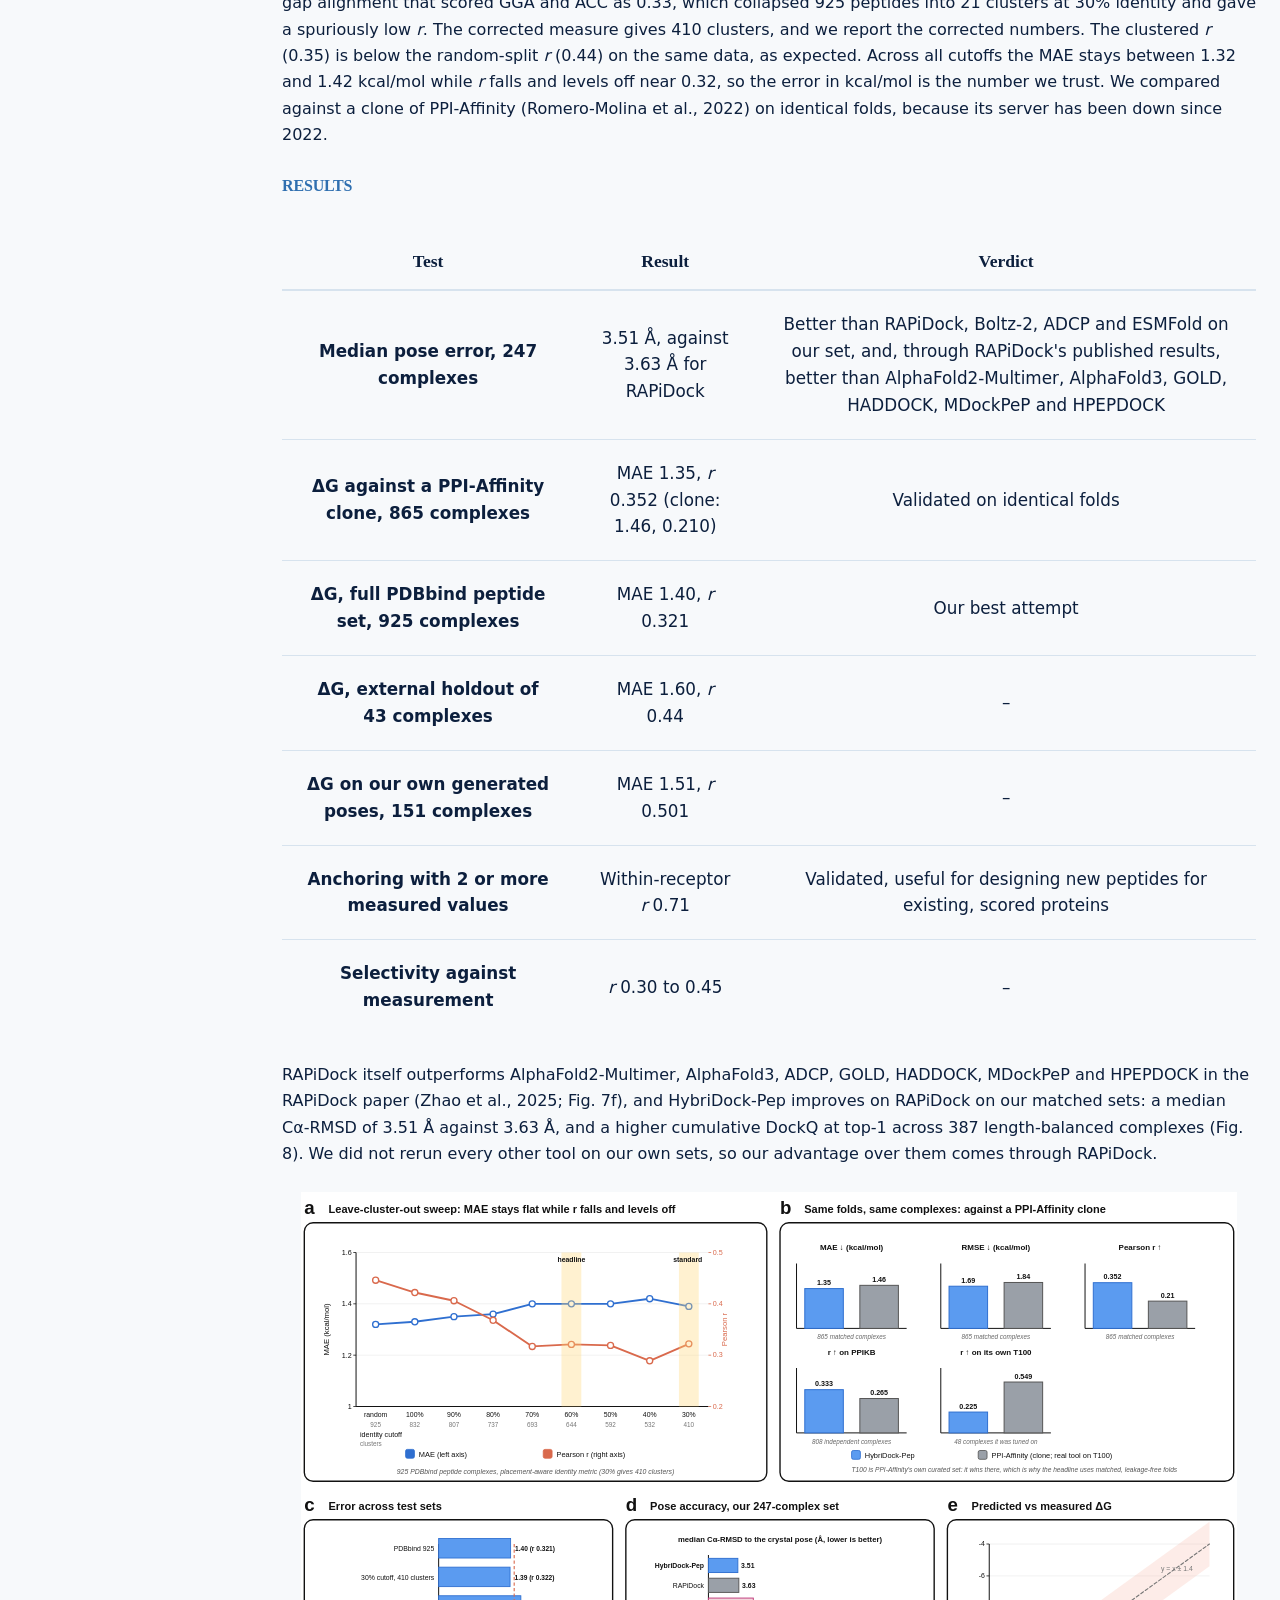
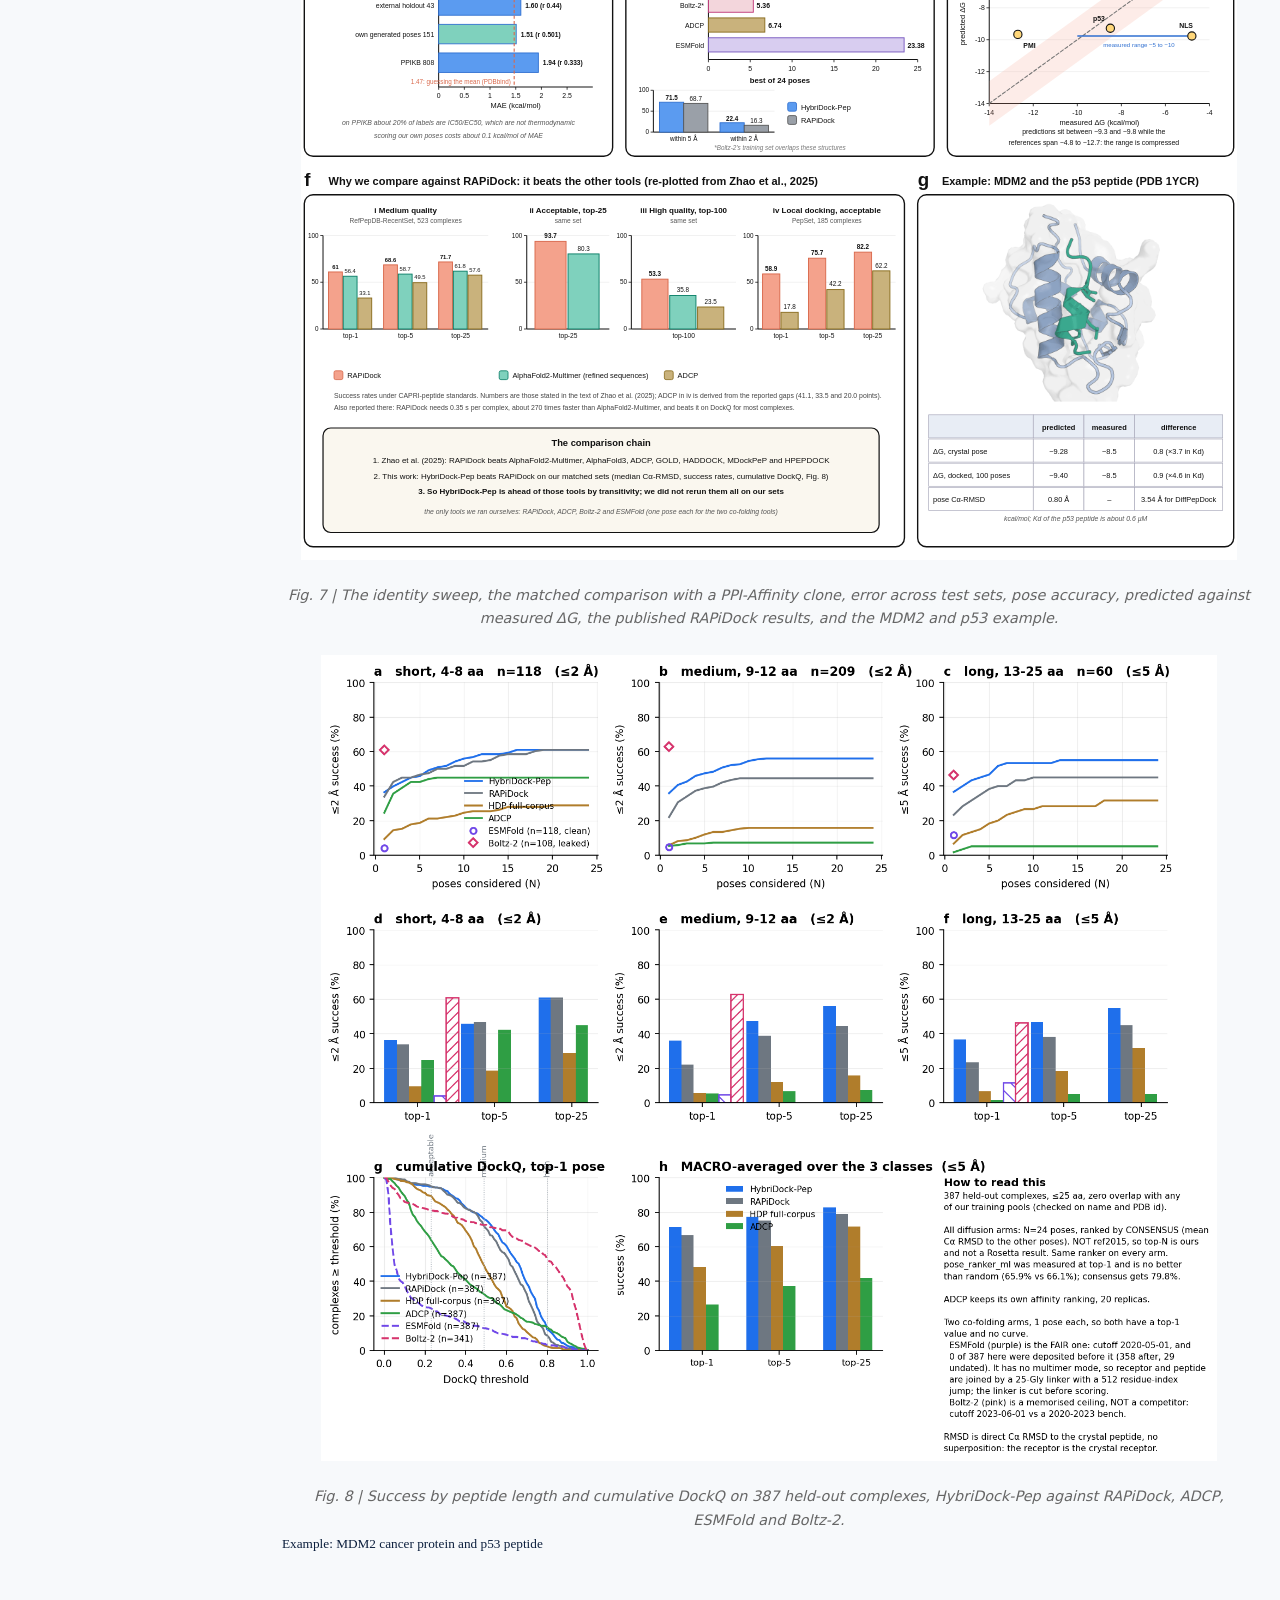
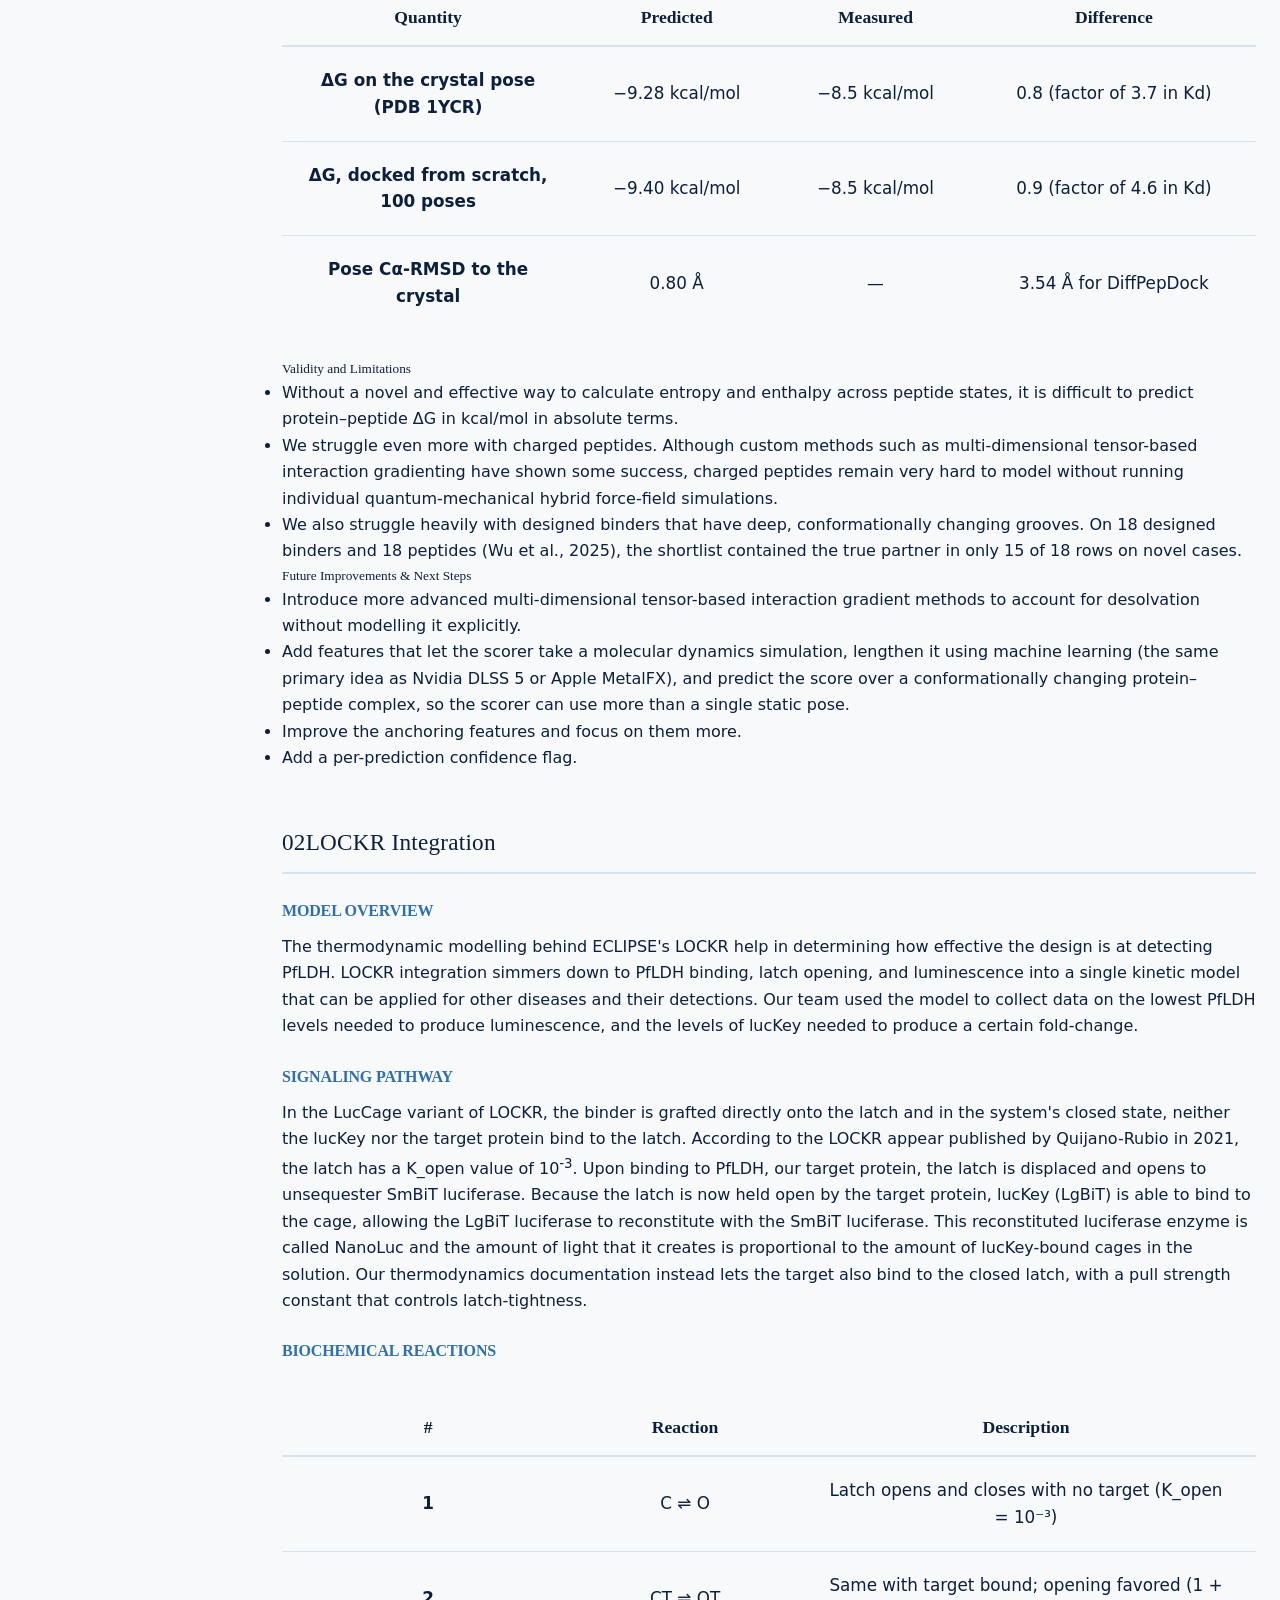
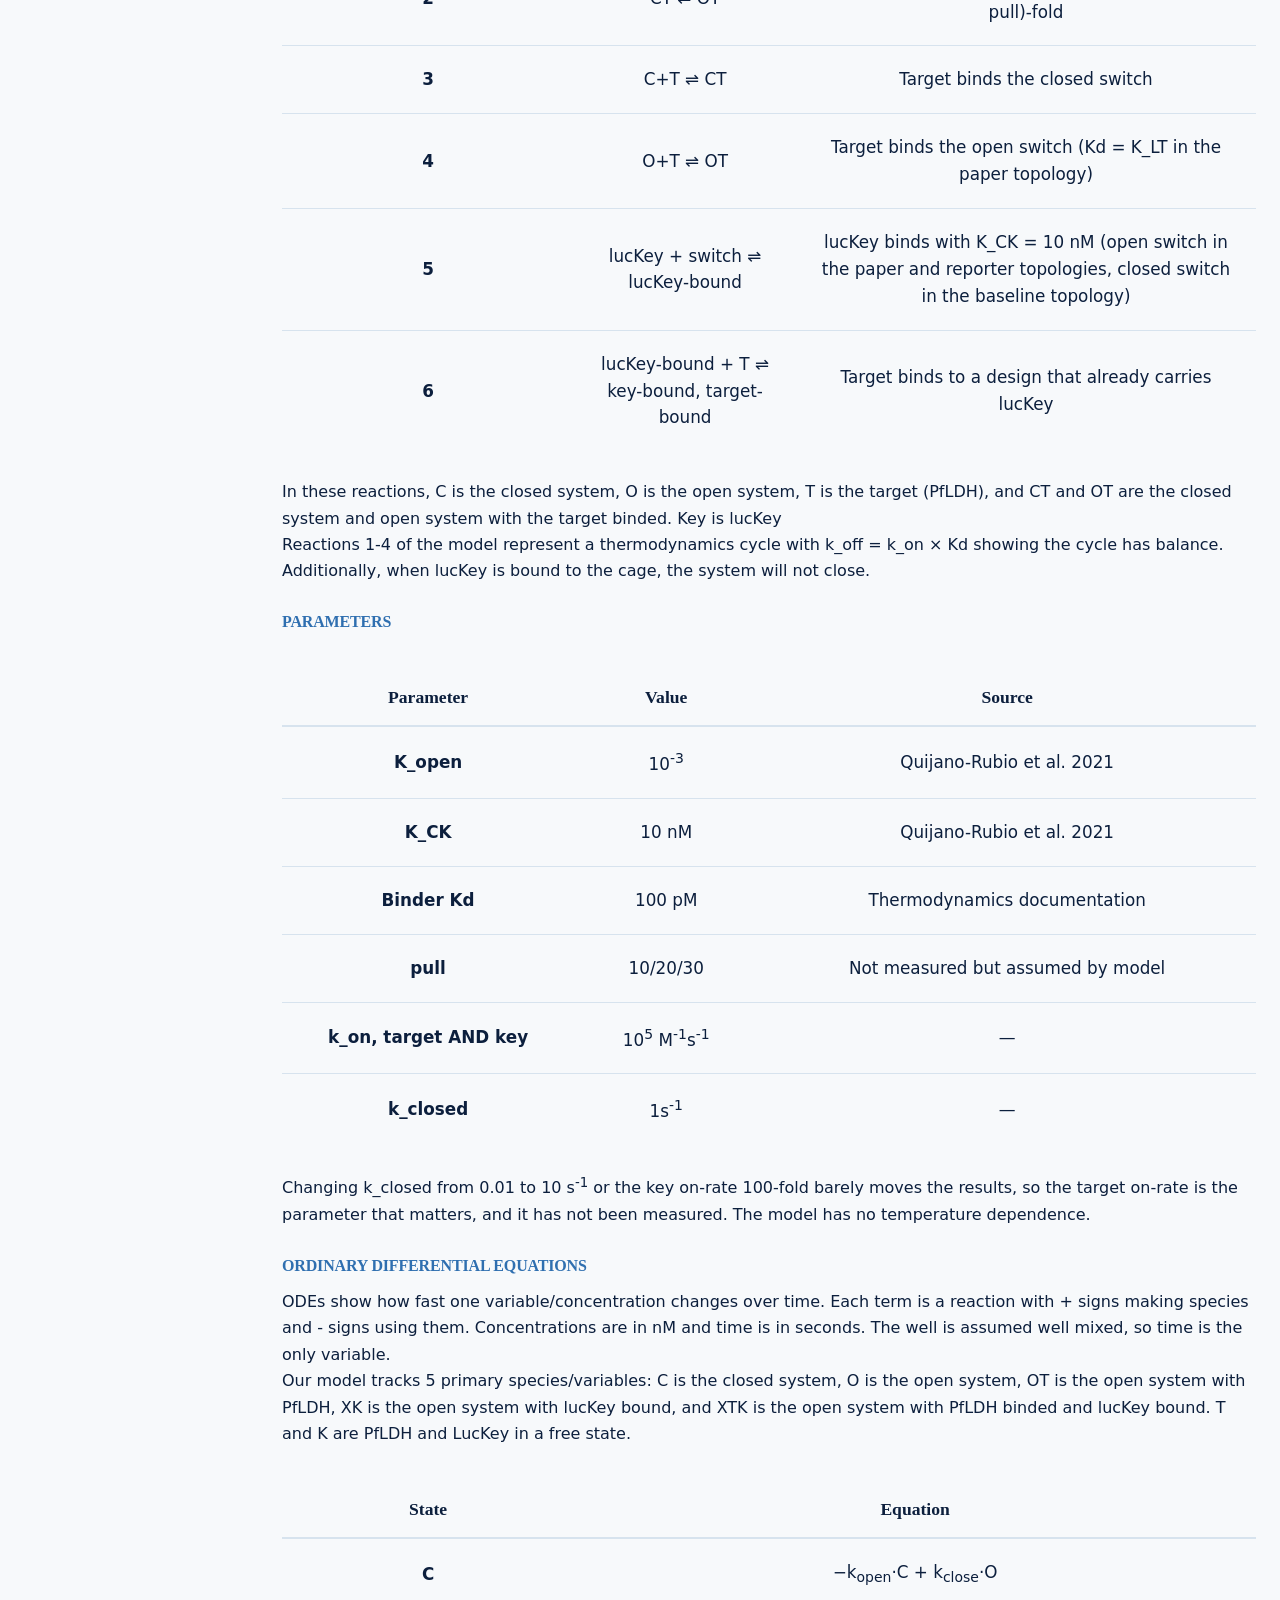
==== commit 0cc55b15: "Model page: drop the three-phase long-peptide claim and show checkpoint routing in Fig. 4 Co-Authore" ====
--- a/pages/model.html
+++ b/pages/model.html
@@ -88,7 +88,7 @@
 <a href="static/img/model-hybridock/hdp-fig3-score-network.svg" target="_blank" rel="noopener"><img src="static/img/model-hybridock/hdp-fig3-score-network.svg" alt="The score network" title="Click to open the full-size figure" style="max-width:96%;display:block;margin:1.5em auto"></a>
 <p style="text-align:center;font-style:italic;font-size:0.9em;color:#666;margin-top:0.4em">Fig. 3 | The score network: the three graphs, the cross-edge radius, one tensor-product layer, the growth of the hidden representation and the four score heads.</p>
 <h5>Long Peptides and Blind Docking</h5>
-<p>Throughout our use of the original RAPiDock we identified some distinct failure points, and we responded by fine-tuning a specialized model for peptides of 13 or more amino acid residues. It was trained in three phases: first only the backbone-torsion convolution was unfrozen across epochs, then the four cross-graph convolutional layers were added, and finally everything was unfrozen. We purposely used a length-stratified dataset of 7,183 complexes that oversamples β-sheet and very long peptides, since these were the main failure points of the original RAPiDock. Our training settings are shown below, with the results afterwards.</p>
+<p>Throughout our use of the original RAPiDock we identified some distinct failure points, and we responded by fine-tuning a specialized model for peptides of 13 or more amino acid residues. We purposely used a length-stratified dataset of 7,183 complexes that oversamples β-sheet and very long peptides, since these were the main failure points of the original RAPiDock. Our training settings are shown below, with the results afterwards.</p>
 <table>
 <thead>
 <tr><th>Setting</th><th>Value</th></tr>
@@ -101,7 +101,7 @@
 </thead>
 <tbody><tr><td>Original</td><td>0/77</td><td>27/77</td><td>5.89 Å</td><td>8.85 Å</td></tr><tr><td>Original (Tanh model)</td><td>0/77</td><td>25/77</td><td>6.36 Å</td><td>8.65 Å</td></tr><tr><td><strong>Epoch 10 (best + shipped)</strong></td><td><strong>5/77</strong></td><td><strong>36/77</strong></td><td><strong>5.31 Å</strong></td><td><strong>8.06 Å</strong></td></tr></tbody></table>
 <a href="static/img/model-hybridock/hdp-fig4-long-peptides.svg" target="_blank" rel="noopener"><img src="static/img/model-hybridock/hdp-fig4-long-peptides.svg" alt="Fine-tuning for long peptides" title="Click to open the full-size figure" style="max-width:96%;display:block;margin:1.5em auto"></a>
-<p style="text-align:center;font-style:italic;font-size:0.9em;color:#666;margin-top:0.4em">Fig. 4 | The fine-tuning schedule, the three training phases, the training data and the raw long-peptide benchmark.</p>
+<p style="text-align:center;font-style:italic;font-size:0.9em;color:#666;margin-top:0.4em">Fig. 4 | The fine-tuning schedule, the checkpoint routing by peptide length, the training data and the raw long-peptide benchmark.</p>
 <h5>Clash Relief, Filtering and Clustering</h5>
 <p>Each pose is minimized in OpenMM with the ff14SB force field and implicit solvent (Eastman et al., 2017; Maier et al., 2015). The heavy atoms are held in place by a harmonic restraint, which works like a spring holding them to their original positions:</p>
 <p><math display="block" style="display:block math;"><mrow><mi>E</mi><mo>=</mo><mfrac><mn>1</mn><mn>2</mn></mfrac><mi>k</mi><msup><mi>x</mi><mn>2</mn></msup><mo>,</mo><mspace width="1.5em"></mspace><mi>k</mi><mo>=</mo><mn>50,000</mn><mtext>&#160;kJ/mol/nm²</mtext></mrow></math></p>
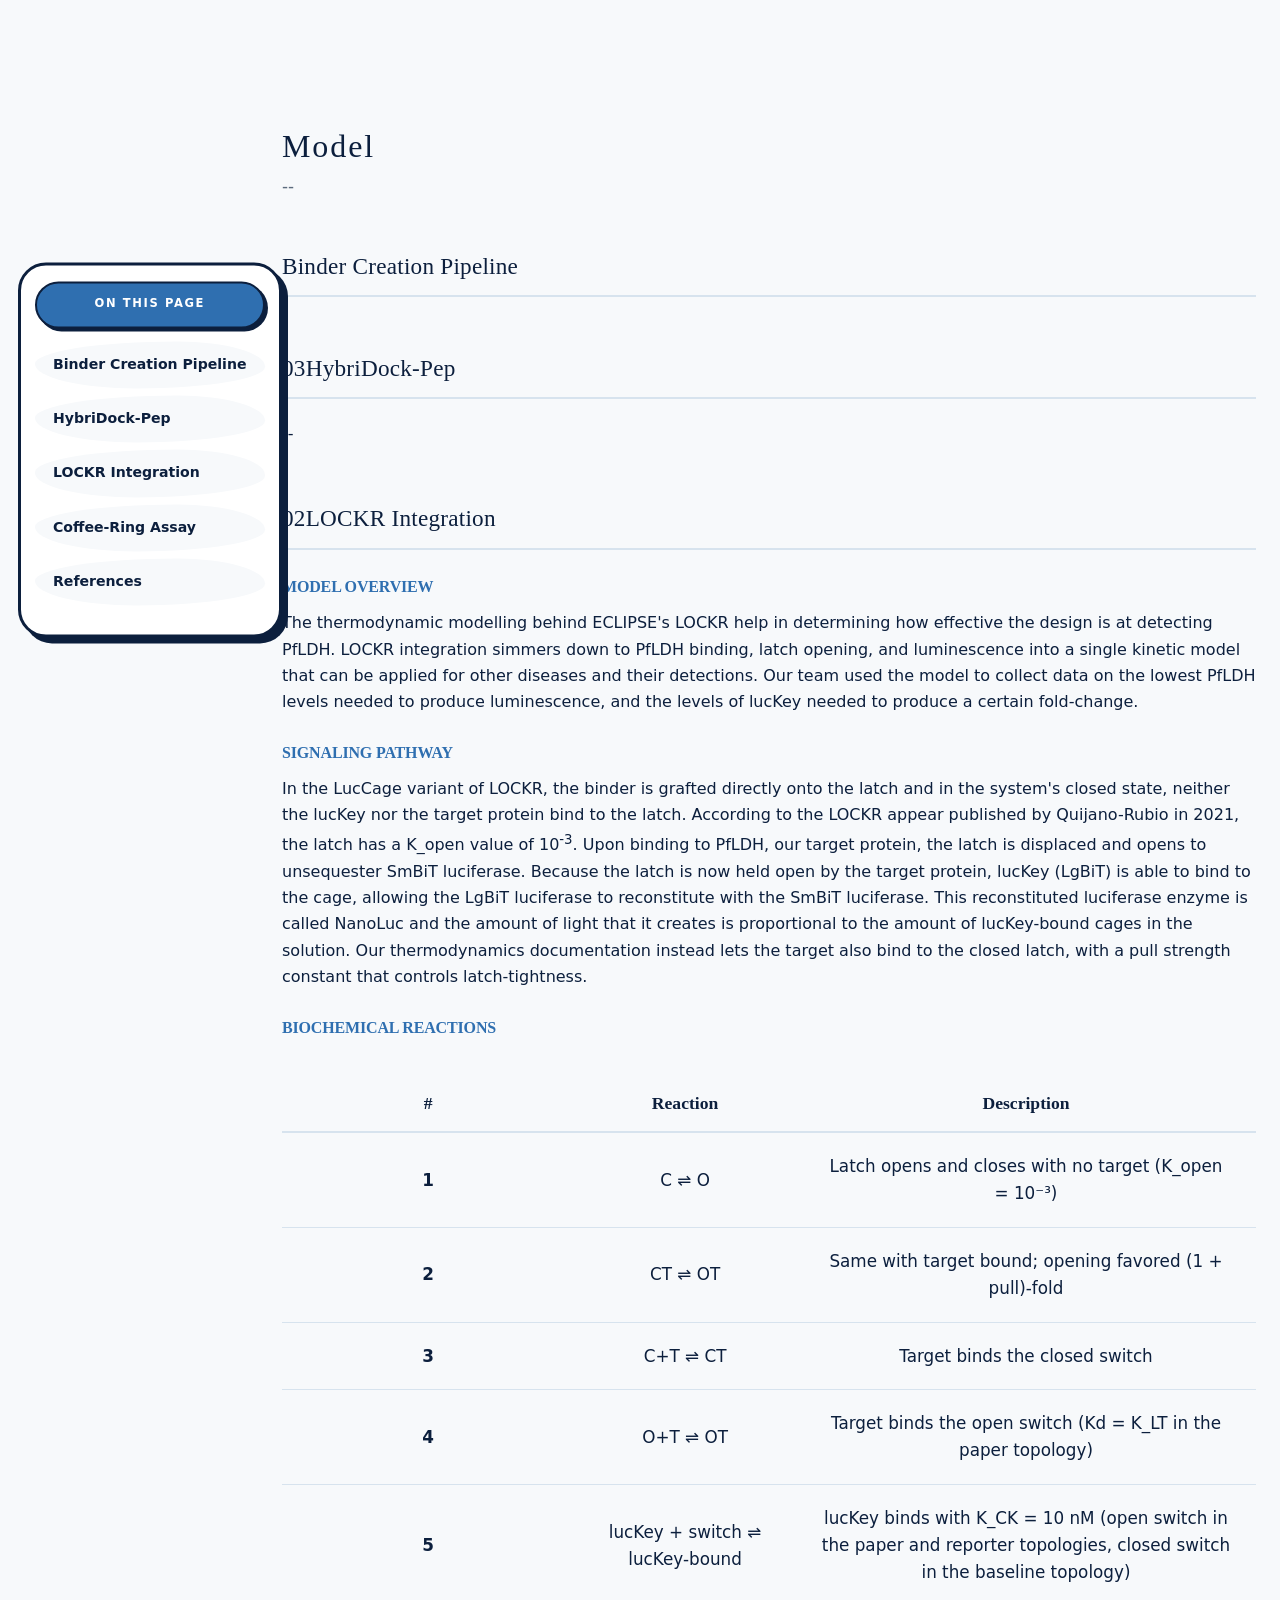
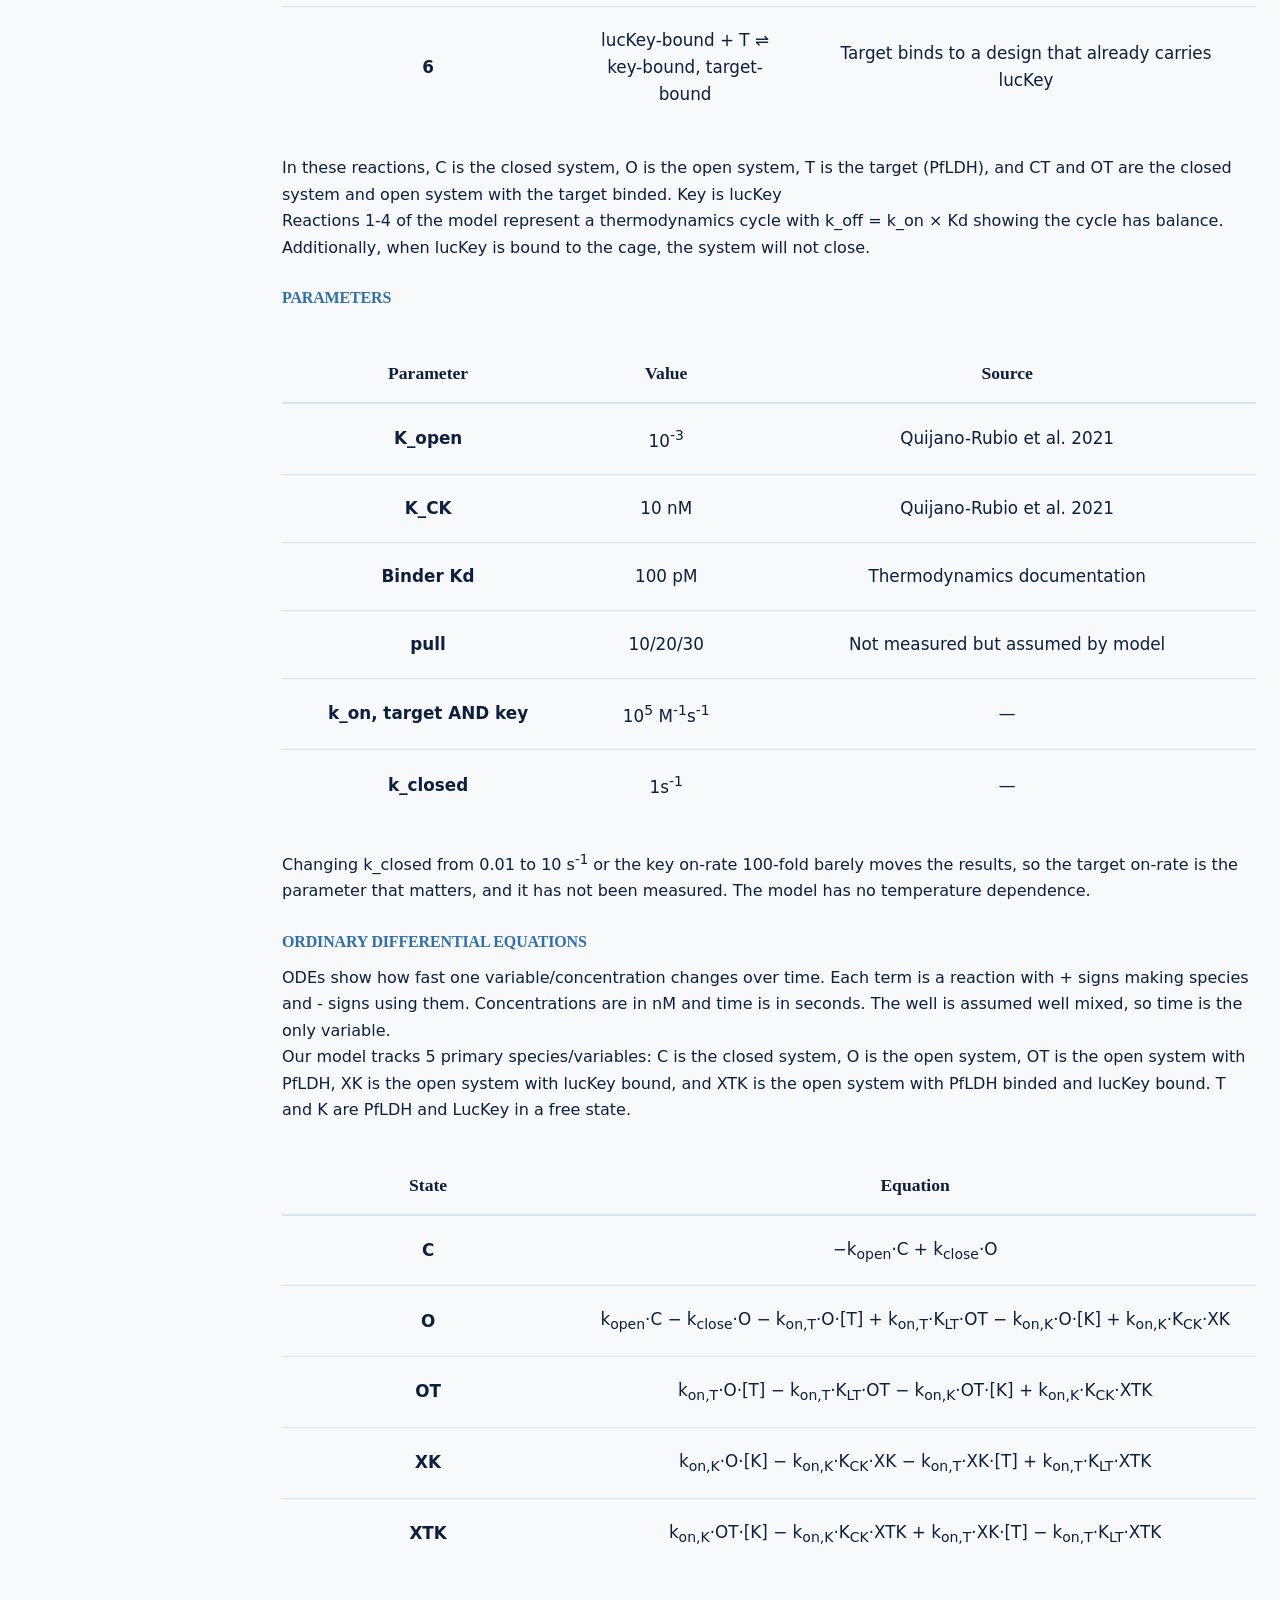
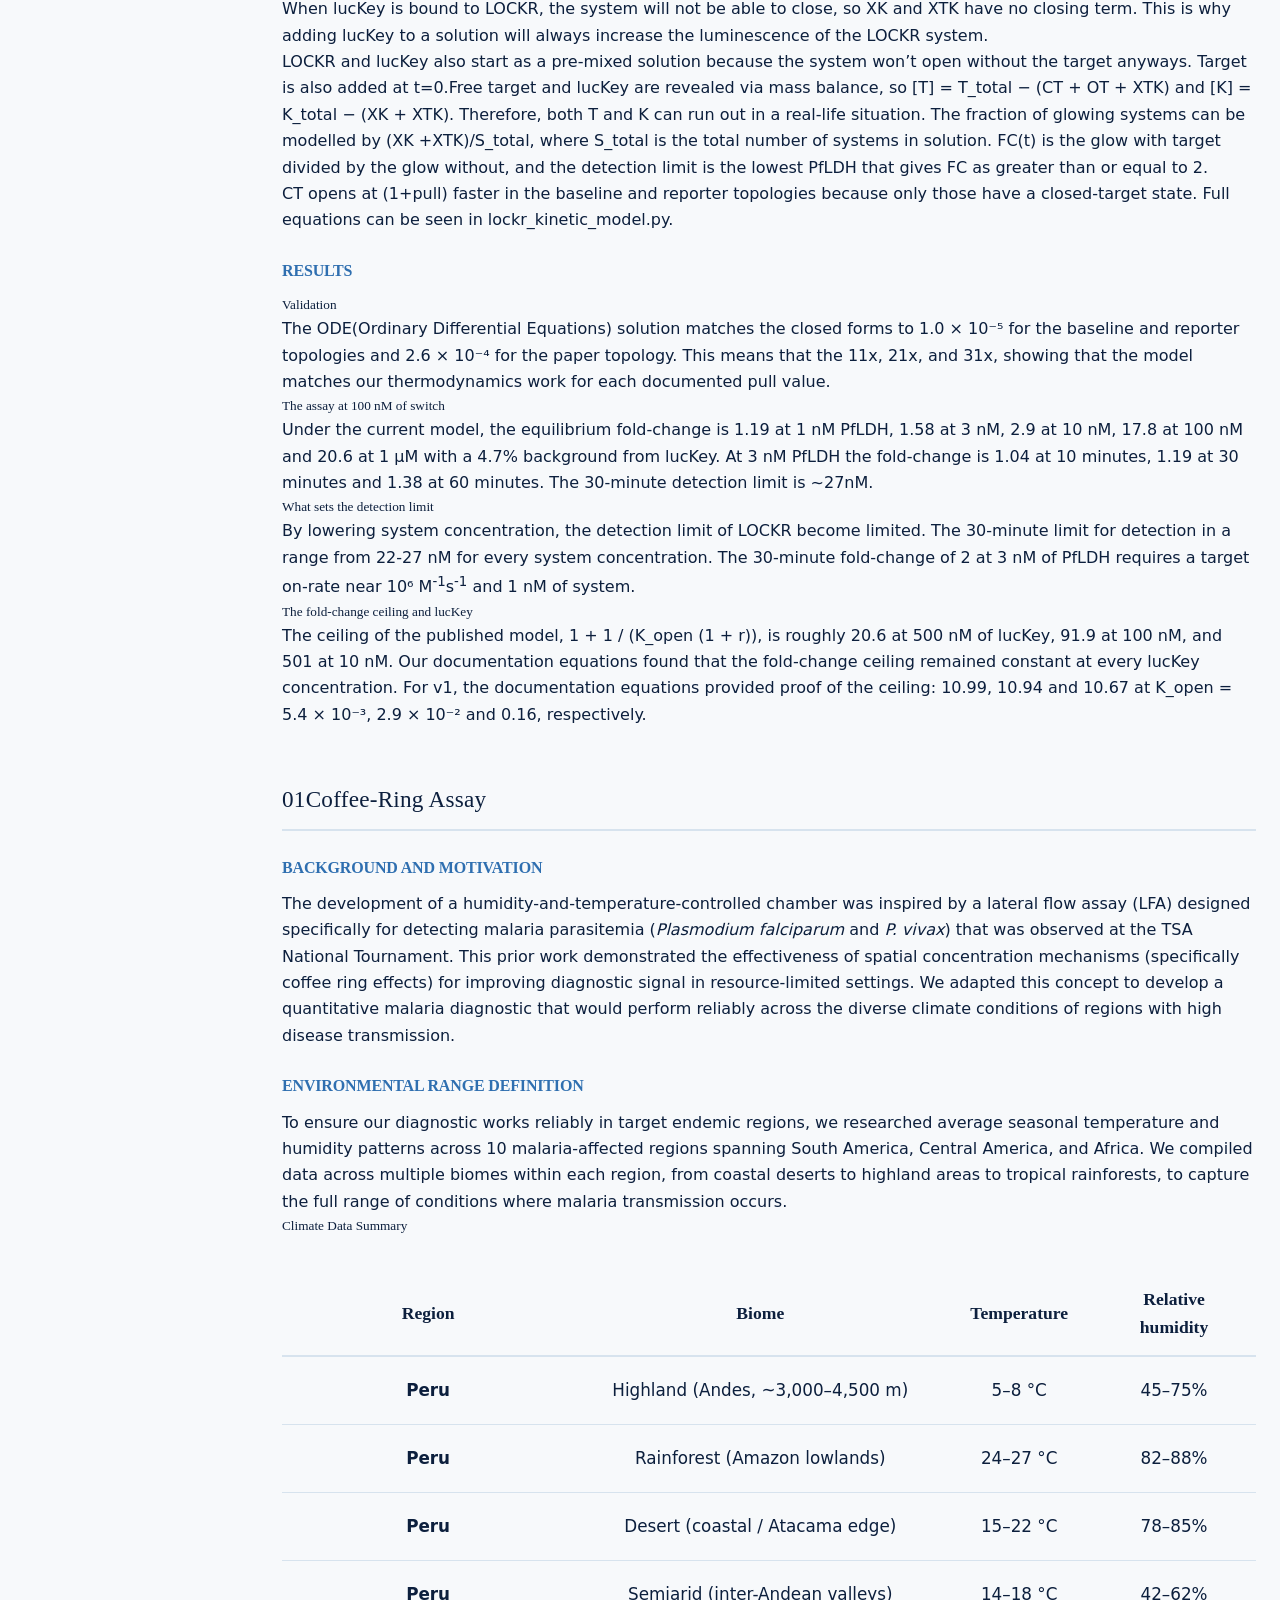
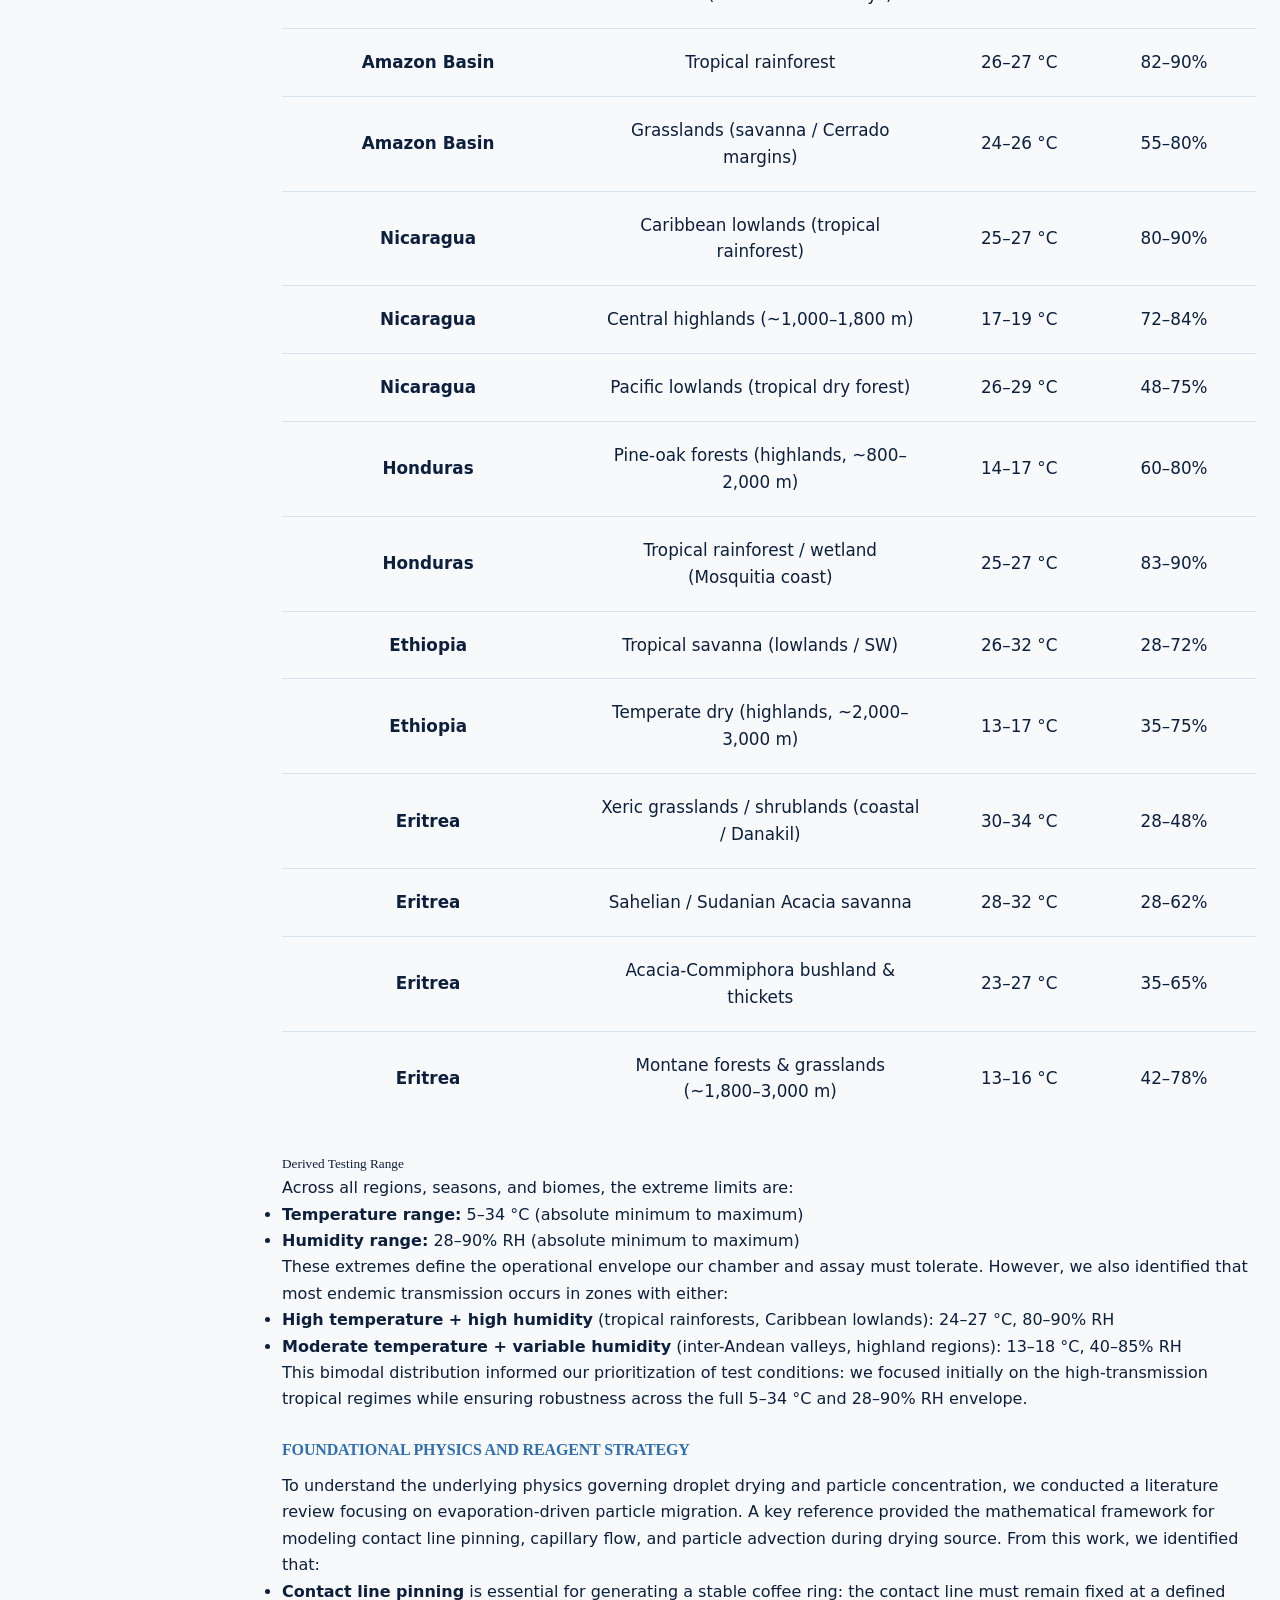
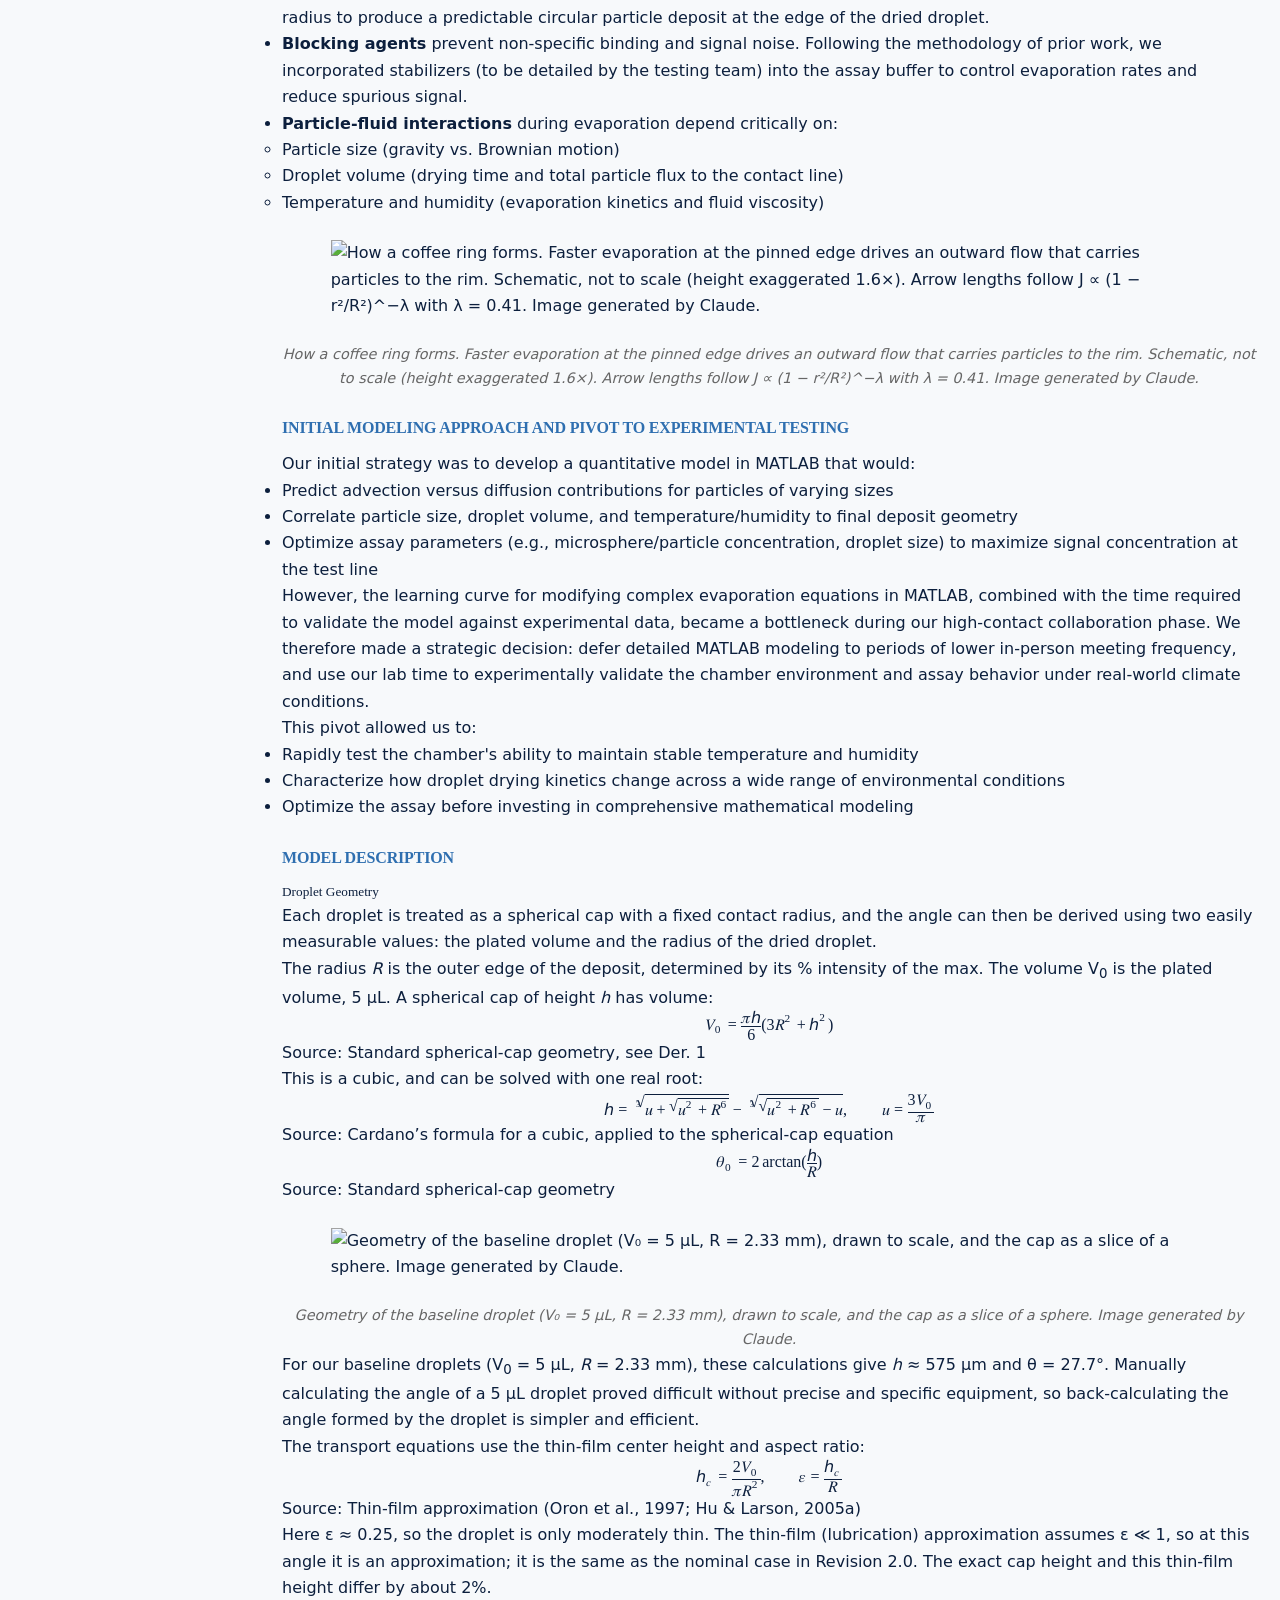
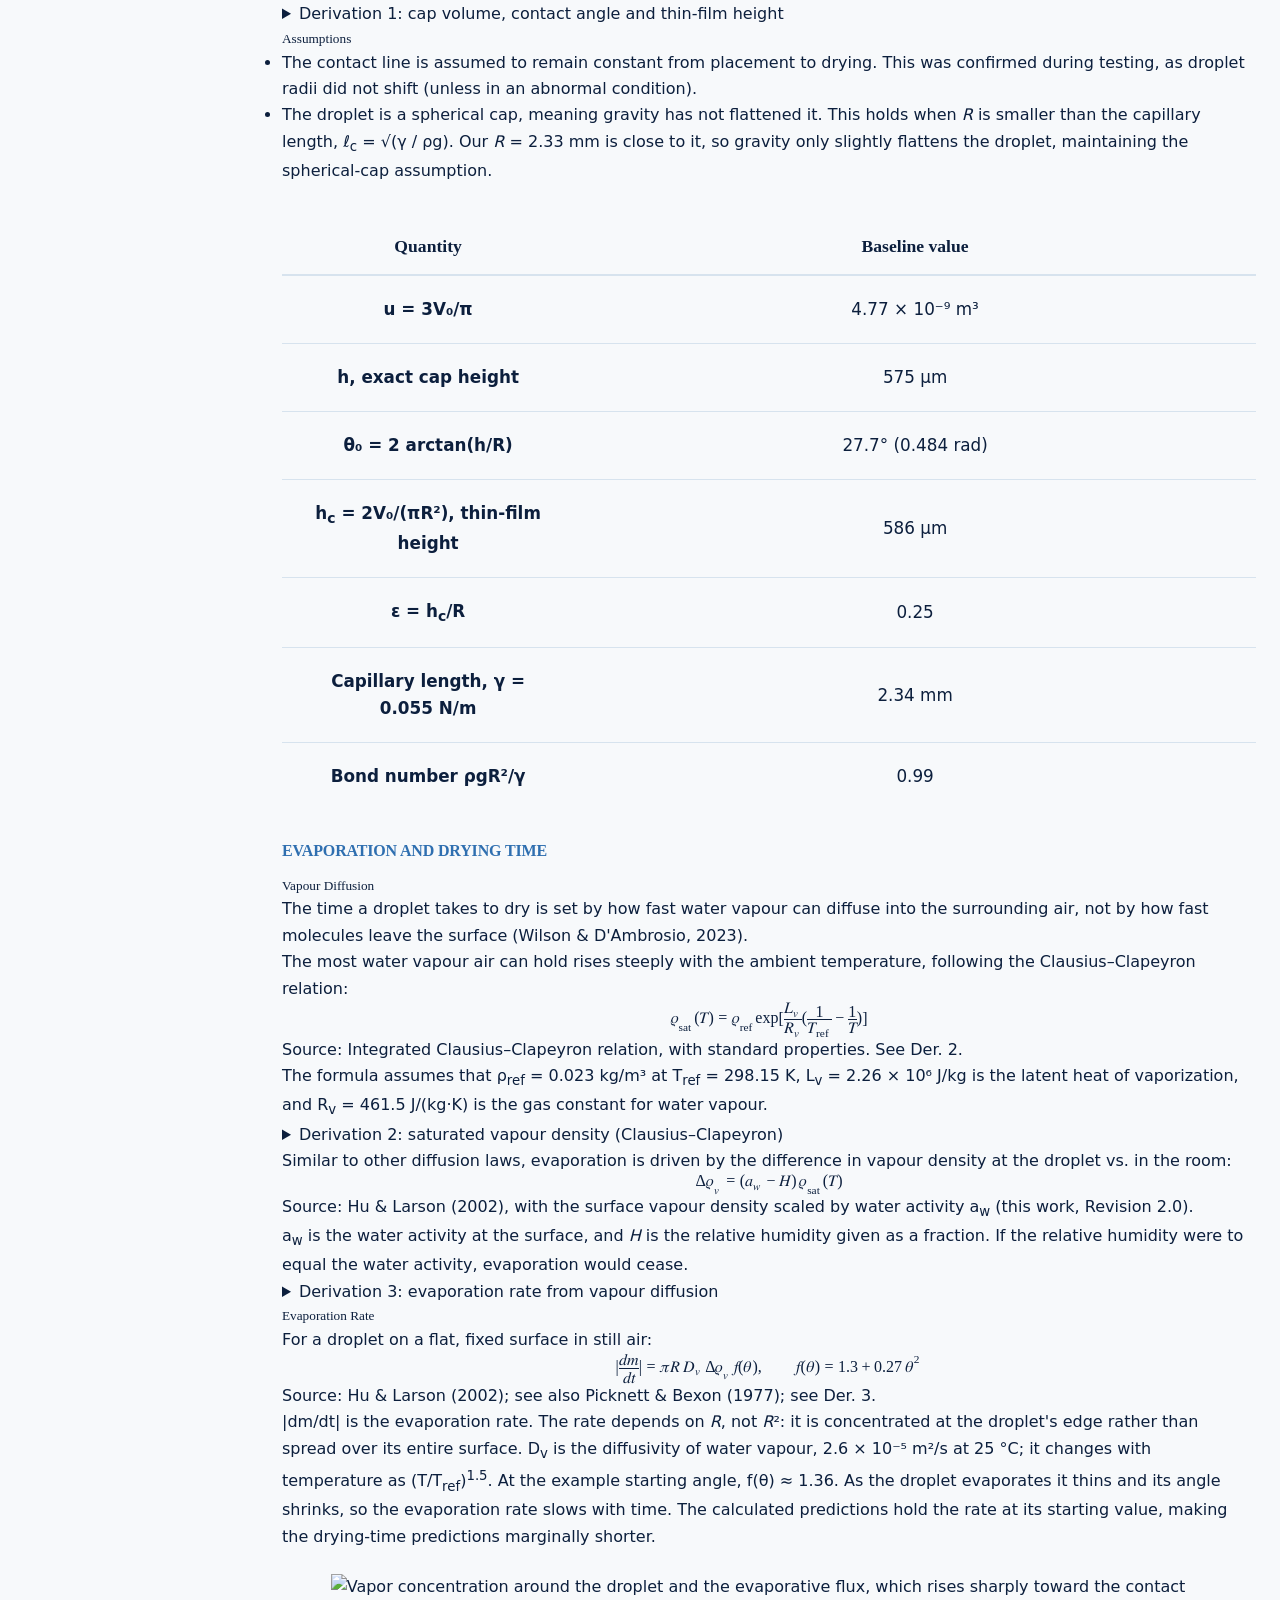
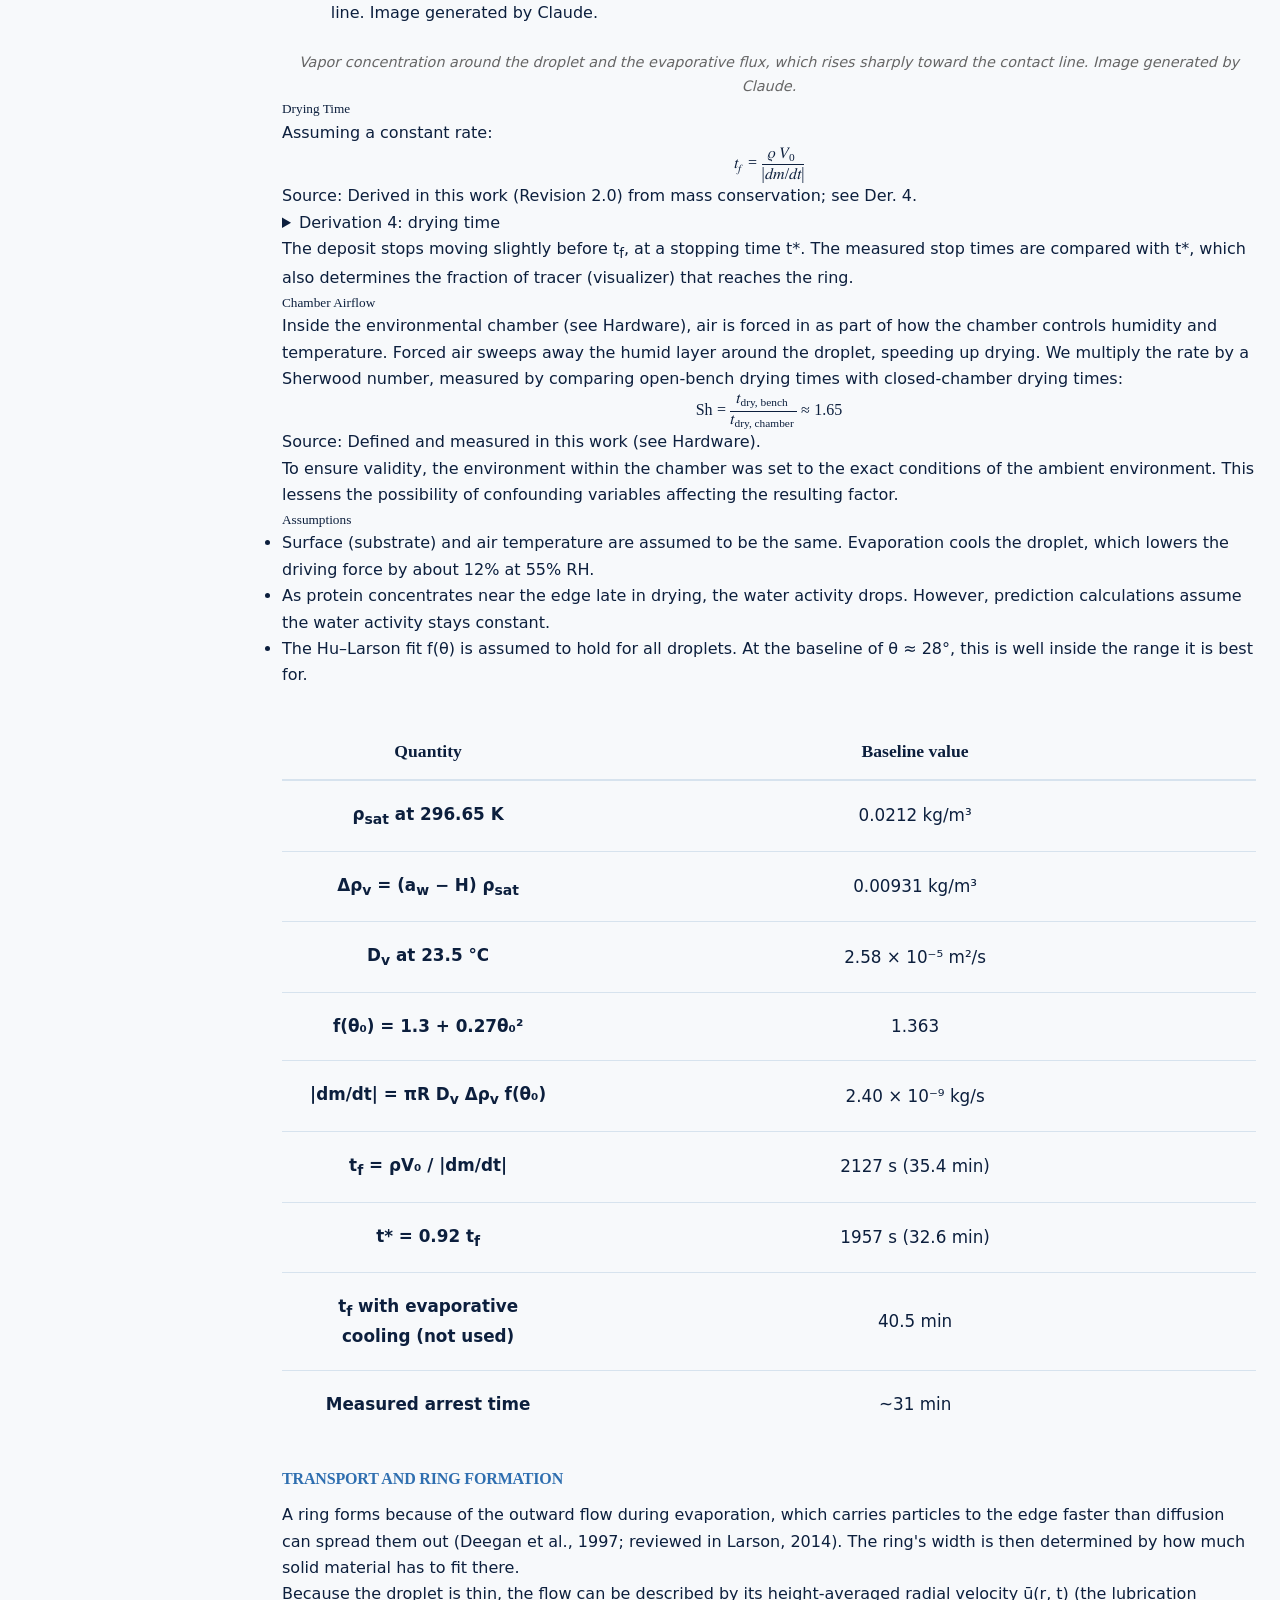
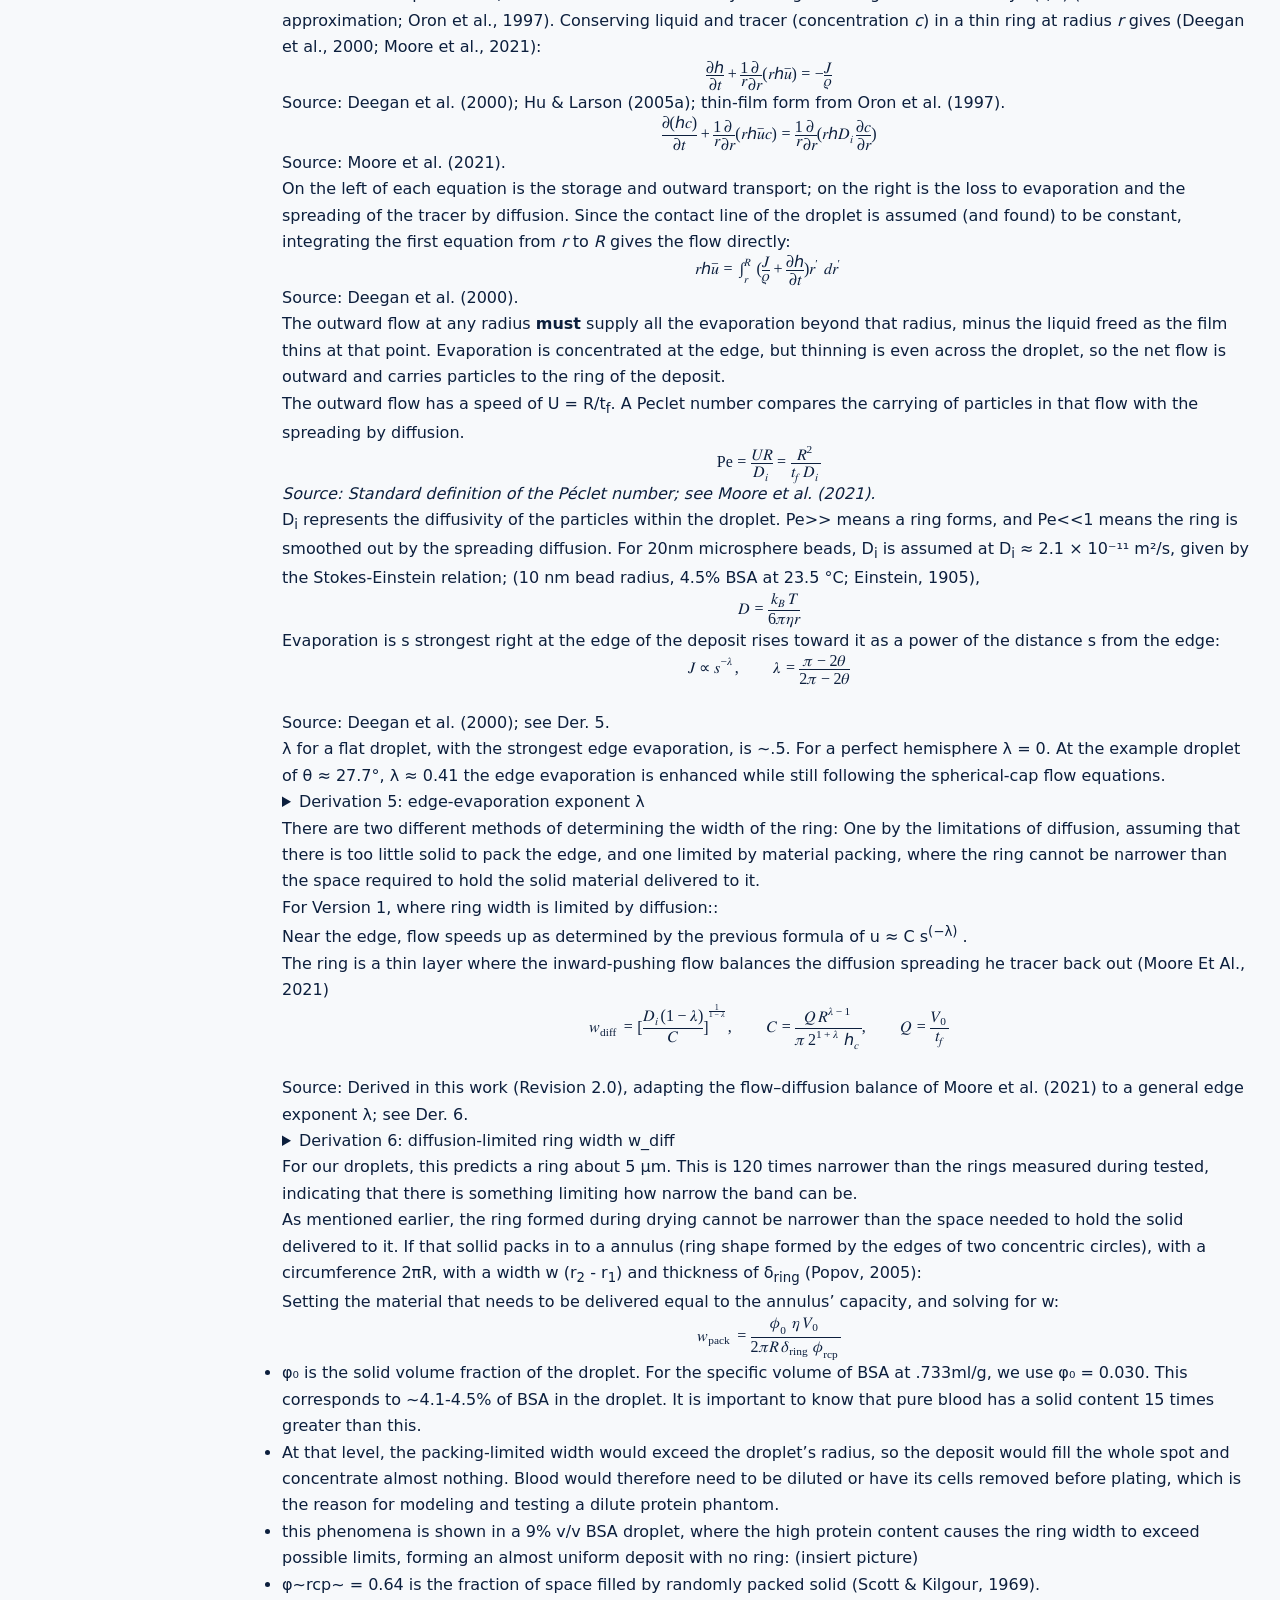
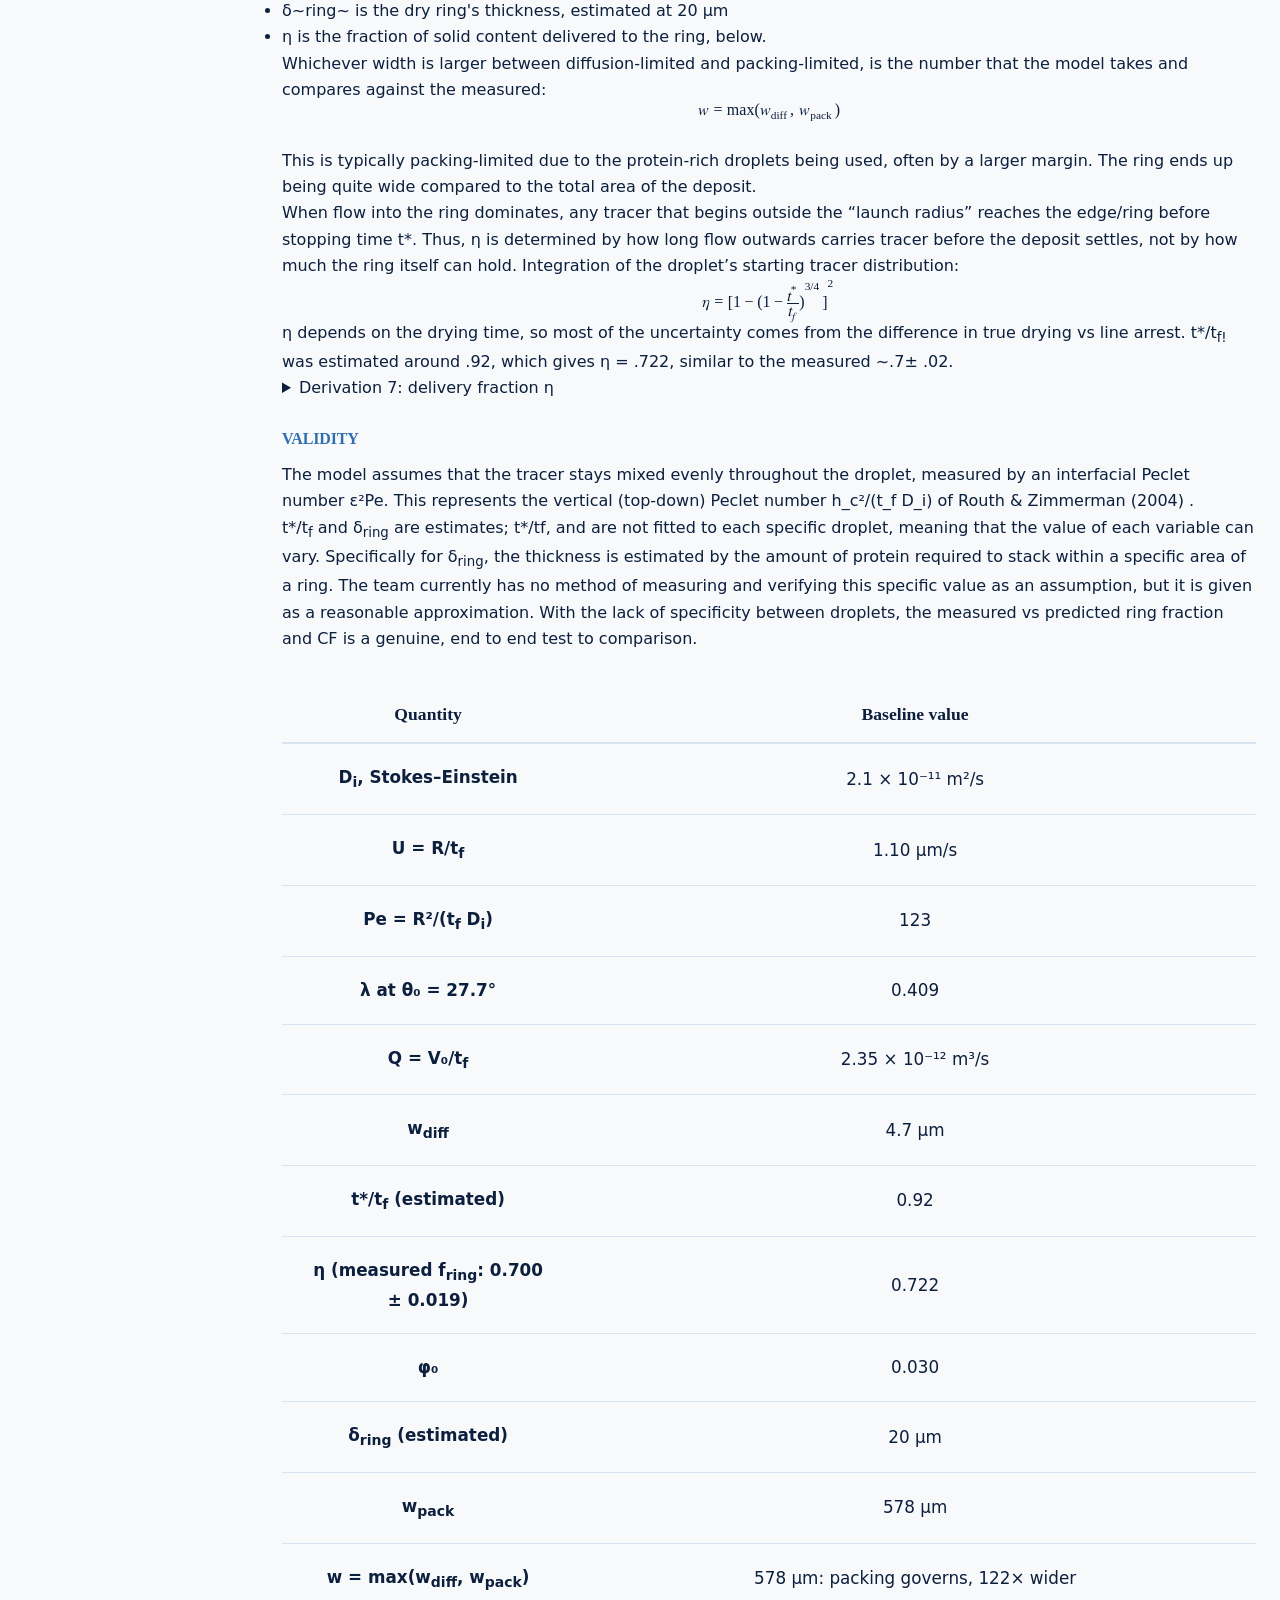
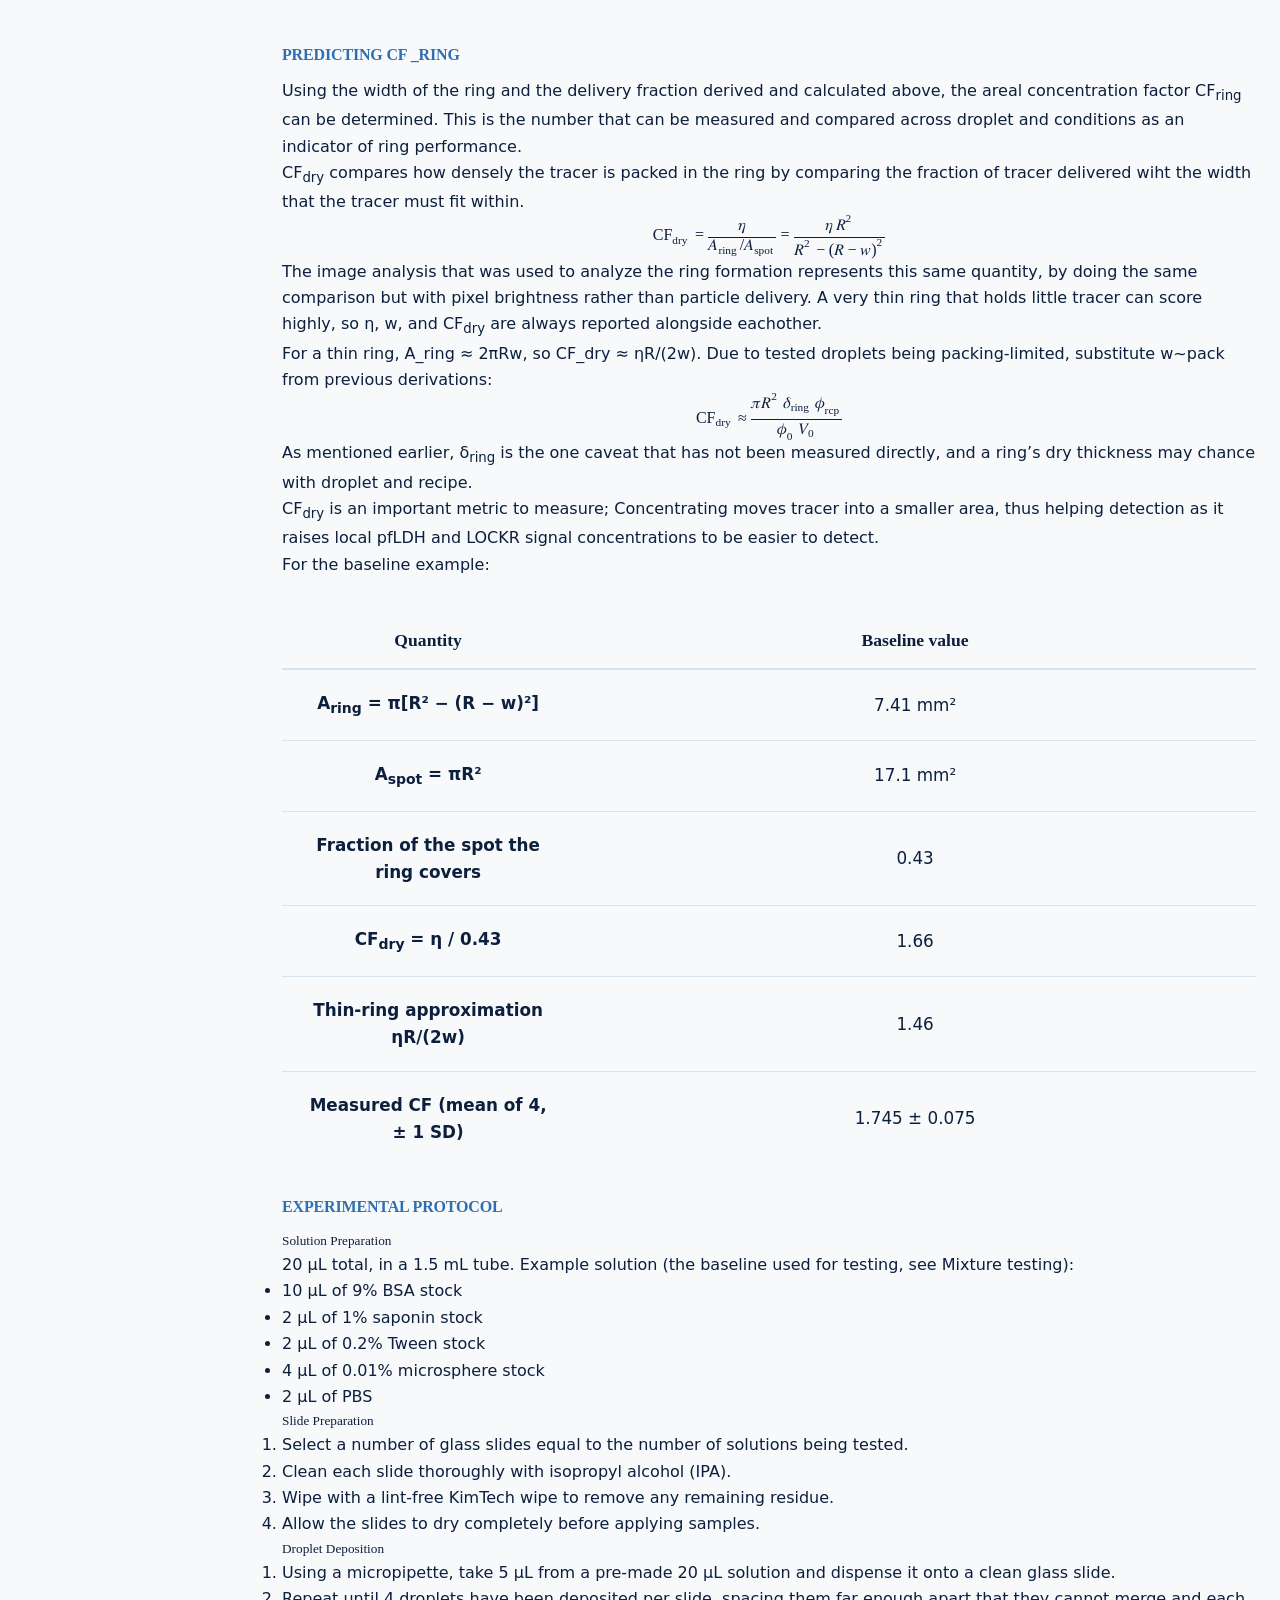
==== commit b8309044: "Model page: remove the short-peptide router box from Fig. 5 (the router is not shipped) Co-Authored-" ====
--- a/pages/model.html
+++ b/pages/model.html
@@ -52,121 +52,8 @@
             <h3><span class="chapter-number" aria-hidden="true">03</span><span>HybriDock-Pep</span></h3>
 
           <div class="section-block">
-<h4>Model Overview</h4>
-<p>HybriDock-Pep takes a peptide sequence as text and a receptor structure as a PDB file, and predicts the bound pose, the binding energy ΔG in kcal/mol, and the selectivity ΔΔG against another protein. It contains two main models: a score-based diffusion sampler that proposes peptide poses, and a gradient-boosted regressor trained on those generated poses. We built these models to leverage the power of machine learning in generating new poses quickly and accurately, while also addressing the weaknesses of outdated Monte Carlo based scoring-function models.</p>
-<a href="static/img/hybridock-pep/fig1-architecture.svg" target="_blank" rel="noopener"><img src="static/img/hybridock-pep/fig1-architecture.svg" alt="Architecture of HybriDock-Pep from inputs to outputs" title="Click to open the full-size figure" style="max-width:96%;display:block;margin:1.5em auto"></a>
-<p style="text-align:center;font-style:italic;font-size:0.9em;color:#666;margin-top:0.4em">Fig. 1 | The stages of HybriDock-Pep, from the peptide and receptor inputs to the docked complex, ΔG and ΔΔG.</p>
-</div><div class="section-block">
-<h4>Model Description</h4>
-<h5>Diffusion Sampler</h5>
-<p>A peptide pose is a point on the product space R³ × SO(3) × T<sup>m</sup>, which combines the 3D Euclidean space of the peptide's position, the 3D rotations of its orientation, and an m-dimensional torus of its rotatable torsions (Corso et al., 2023). The pose is described by the position of its center, its orientation, and its rotatable torsions, which are split further into backbone and side-chain torsions. An added benefit is the SE(3)-equivariant architecture, which keeps the pose consistent when the same protein is translated or rotated. The process used to create noise during training is shown in Fig. 2.</p>
-<p>During training, each degree of freedom of the peptide is noised (randomized following a modified Gaussian distribution) according to the diffusion time <em>t</em>, where <em>t</em> = 1 is fully noised and <em>t</em> = 0 is fully denoised, following the function:</p>
-<p><math display="block" style="display:block math;"><mrow><mrow><mi>σ</mi><mo>(</mo><mi>t</mi><mo>)</mo></mrow><mo>=</mo><msubsup><mi>σ</mi><mtext>min</mtext><mrow><mn>1</mn><mo>−</mo><mi>t</mi></mrow></msubsup><mo>⋅</mo><msubsup><mi>σ</mi><mtext>max</mtext><mi>t</mi></msubsup></mrow></math></p>
-<p class="eq-source">Source: Song et al. (2021); RAPiDock configuration (Zhao et al., 2025).</p>
-<p>The noise on the overall translation runs from 0.1 to 30 Å and on the overall rotation from 0.03 to 1.65 radians, while both backbone and side-chain torsions range from 0.0314 to 3.14 radians.</p>
-<p>As the peptide is noised following σ(<em>t</em>) = σ<sub>min</sub>(σ<sub>max</sub>/σ<sub>min</sub>)<sup><em>t</em></sup>, the spread of the noise grows at the rate:</p>
-<p><math display="block" style="display:block math;"><mrow><mfrac><mrow><mi>d</mi><msup><mi>σ</mi><mn>2</mn></msup></mrow><mrow><mi>d</mi><mi>t</mi></mrow></mfrac><mo>=</mo><mn>2</mn><msup><mi>σ</mi><mn>2</mn></msup><mi mathvariant="normal">ln</mi><mo>(</mo><mfrac><msub><mi>σ</mi><mtext>max</mtext></msub><msub><mi>σ</mi><mtext>min</mtext></msub></mfrac><mo>)</mo></mrow></math></p>
-<p>Furthermore, we use the following function to set the amount of noise added between steps, which limits the upper and lower bounds of the noise for the next step:</p>
-<p><math display="block" style="display:block math;"><mrow><mrow><mi>g</mi><mo>(</mo><mi>t</mi><mo>)</mo></mrow><mo>=</mo><mrow><mi>σ</mi><mo>(</mo><mi>t</mi><mo>)</mo></mrow><mo>⋅</mo><msqrt><mrow><mn>2</mn><mi mathvariant="normal">ln</mi><mo>(</mo><mfrac><msub><mi>σ</mi><mtext>max</mtext></msub><msub><mi>σ</mi><mtext>min</mtext></msub></mfrac><mo>)</mo></mrow></msqrt></mrow></math></p>
-<p class="eq-source">Source: Song et al. (2021).</p>
-<p>During inference, the peptide starts as a cloud of random noise around the protein. As the diffusion time moves from 1 toward 0, the size of each noise step shrinks, from 101 Å for translation at <em>t</em> = 1 to 0.48 Å at the last step. For rotation we use the coefficient:</p>
-<p><math display="block" style="display:block math;"><mrow><mrow><msub><mi>g</mi><mtext>rot</mtext></msub><mo>(</mo><mi>t</mi><mo>)</mo></mrow><mo>=</mo><mn>2</mn><msub><mi>σ</mi><mtext>rot</mtext></msub><mo>⋅</mo><msqrt><mrow><mi mathvariant="normal">ln</mi><mo>(</mo><mfrac><msub><mi>σ</mi><mtext>rot,max</mtext></msub><msub><mi>σ</mi><mtext>rot,min</mtext></msub></mfrac><mo>)</mo></mrow></msqrt></mrow></math></p>
-<p>Then the model runs 16 Euler–Maruyama steps on <em>t</em><sub><em>k</em></sub> = 1 − <em>k</em>/16, so Δ<em>t</em> = 1/16:</p>
-<p><math display="block" style="display:block math;"><mrow><mi>x</mi><mo>←</mo><mi>x</mi><mo>+</mo><msup><mrow><mi>g</mi><mo>(</mo><mi>t</mi><mo>)</mo></mrow><mn>2</mn></msup><mo>⋅</mo><mi>Δ</mi><mi>t</mi><mo>⋅</mo><msub><mi>s</mi><mi>θ</mi></msub><mo>(</mo><mi>x</mi><mo>,</mo><mi>t</mi><mo>)</mo><mo>+</mo><mrow><mi>g</mi><mo>(</mo><mi>t</mi><mo>)</mo></mrow><mo>⋅</mo><msqrt><mrow><mi>Δ</mi><mi>t</mi></mrow></msqrt><mo>⋅</mo><mi>z</mi><mo>,</mo><mspace width="1.5em"></mspace><mi>z</mi><mo>∼</mo><mi>N</mi><mo>(</mo><mn>0</mn><mo>,</mo><mi>I</mi><mo>)</mo></mrow></math></p>
-<p class="eq-source">Source: Song et al. (2021); Anderson (1982).</p>
-<a href="static/img/model-hybridock/hdp-fig2-diffusion.svg" target="_blank" rel="noopener"><img src="static/img/model-hybridock/hdp-fig2-diffusion.svg" alt="The pose space, the four noise kernels, the noise schedule and one reverse trajectory" title="Click to open the full-size figure" style="max-width:96%;display:block;margin:1.5em auto"></a>
-<p style="text-align:center;font-style:italic;font-size:0.9em;color:#666;margin-top:0.4em">Fig. 2 | How the peptide is noised and denoised: the pose space, the four noise kernels, the noise schedule over the 16 steps, and one reverse trajectory onto MDM2.</p>
-<h5>Score Network</h5>
-<p>The score network is a Clebsch–Gordan tensor-product message-passing network that runs on receptor, peptide, and cross graphs:</p>
-<p><math display="block" style="display:block math;"><mrow><msubsup><mi>h</mi><mi>i</mi><mo>′</mo></msubsup><mo>=</mo><mtext>BatchNorm</mtext><mo>(</mo><msub><mtext>mean</mtext><mrow><mi>j</mi><mo>∈</mo><mi>N</mi><mo>(</mo><mi>i</mi><mo>)</mo></mrow></msub><mtext>TP</mtext><mo>(</mo><msub><mi>h</mi><mi>j</mi></msub><mo>⊗</mo><msub><mi>Y</mi><mi>l</mi></msub><mo>(</mo><msub><mover><mi>r</mi><mo>^</mo></mover><mtext>ij</mtext></msub><mo>)</mo><mo>;</mo><mi>w</mi><mo>(</mo><msub><mi>e</mi><mtext>ij</mtext></msub><mo>)</mo><mo>)</mo><mo>)</mo><mo>,</mo><mspace width="1.5em"></mspace><mi>l</mi><mo>≤</mo><mn>2</mn></mrow></math></p>
-<p class="eq-source">Source: Geiger &amp; Smidt (2022); Zhao et al. (2025).</p>
-<p>This equation models the information at each amino acid, represented by node <em>i</em>. For each amino acid it produces <em>h</em><sub><em>i</em></sub>′, a geometric tensor calculated from the normalized mean of TP over the neighboring amino acids <em>j</em>. The information from each neighbor <em>j</em> comes from the Clebsch–Gordan tensor product of <em>h</em><sub><em>j</em></sub> (the chemical data of amino acid <em>j</em>) and the spherical harmonics <em>Y</em><sub><em>l</em></sub> computed from the 3D direction between nodes <em>i</em> and <em>j</em>, all weighted by a factor <em>w</em>(<em>e</em><sub><em>ij</em></sub>) that depends on the distance from node <em>i</em> to node <em>j</em>.</p>
-<p>Receptor residues carry the ESM-2 embedding (1,280 dimensions; Lin et al., 2023), a large bidirectional BERT-style transformer encoder from Meta that encodes each residue into an embedding the rest of the model can use. The peptide graph links each residue to its 24 nearest neighbors. As the diffusion time <em>t</em> approaches 0, the function <em>c</em>(<em>t</em>) shrinks the radius within which receptor residues are joined to the peptide's residues by cross edges:</p>
-<p><math display="block" style="display:block math;"><mrow><mi>c</mi><mo>(</mo><mi>t</mi><mo>)</mo><mo>=</mo><mn>40</mn><mtext>&#160;Å</mtext><mo>+</mo><mn>3</mn><msub><mi>σ</mi><mtext>tr</mtext></msub><mo>(</mo><mi>t</mi><mo>)</mo></mrow></math></p>
-<p class="eq-source">Source: RAPiDock configuration.</p>
-<p>In total, the network has about 7.56 million parameters (weights). Its output is given by four prediction heads: translation, rotation, backbone torsion, and side-chain torsion. To produce these outputs, each node takes part in four layers of Clebsch–Gordan tensor-product message passing, and in every layer each node passes 48 scalar and 10 vector channels.</p>
-<a href="static/img/model-hybridock/hdp-fig3-score-network.svg" target="_blank" rel="noopener"><img src="static/img/model-hybridock/hdp-fig3-score-network.svg" alt="The score network" title="Click to open the full-size figure" style="max-width:96%;display:block;margin:1.5em auto"></a>
-<p style="text-align:center;font-style:italic;font-size:0.9em;color:#666;margin-top:0.4em">Fig. 3 | The score network: the three graphs, the cross-edge radius, one tensor-product layer, the growth of the hidden representation and the four score heads.</p>
-<h5>Long Peptides and Blind Docking</h5>
-<p>Throughout our use of the original RAPiDock we identified some distinct failure points, and we responded by fine-tuning a specialized model for peptides of 13 or more amino acid residues. We purposely used a length-stratified dataset of 7,183 complexes that oversamples β-sheet and very long peptides, since these were the main failure points of the original RAPiDock. Our training settings are shown below, with the results afterwards.</p>
-<table>
-<thead>
-<tr><th>Setting</th><th>Value</th></tr>
-</thead>
-<tbody><tr><td>Learning rate</td><td>1e-5, cosine decay to a floor of 1e-7</td></tr><tr><td>Warmup</td><td>2 epochs</td></tr><tr><td>Batch</td><td>8 graphs per forward × gradient accumulation 2</td></tr><tr><td>Gradient clipping</td><td>1.0</td></tr><tr><td>EMA decay</td><td>0.999</td></tr><tr><td>Weight decay</td><td>1e-5</td></tr><tr><td>Epochs</td><td>20</td></tr></tbody></table>
-<p><strong>Raw long-peptide benchmark (77 complexes, 24 samples each, best-of-24 RMSD)</strong></p>
-<table>
-<thead>
-<tr><th>Model</th><th>≤2 Å</th><th>≤5 Å</th><th>Median RMSD</th><th>Mean RMSD</th></tr>
-</thead>
-<tbody><tr><td>Original</td><td>0/77</td><td>27/77</td><td>5.89 Å</td><td>8.85 Å</td></tr><tr><td>Original (Tanh model)</td><td>0/77</td><td>25/77</td><td>6.36 Å</td><td>8.65 Å</td></tr><tr><td><strong>Epoch 10 (best + shipped)</strong></td><td><strong>5/77</strong></td><td><strong>36/77</strong></td><td><strong>5.31 Å</strong></td><td><strong>8.06 Å</strong></td></tr></tbody></table>
-<a href="static/img/model-hybridock/hdp-fig4-long-peptides.svg" target="_blank" rel="noopener"><img src="static/img/model-hybridock/hdp-fig4-long-peptides.svg" alt="Fine-tuning for long peptides" title="Click to open the full-size figure" style="max-width:96%;display:block;margin:1.5em auto"></a>
-<p style="text-align:center;font-style:italic;font-size:0.9em;color:#666;margin-top:0.4em">Fig. 4 | The fine-tuning schedule, the checkpoint routing by peptide length, the training data and the raw long-peptide benchmark.</p>
-<h5>Clash Relief, Filtering and Clustering</h5>
-<p>Each pose is minimized in OpenMM with the ff14SB force field and implicit solvent (Eastman et al., 2017; Maier et al., 2015). The heavy atoms are held in place by a harmonic restraint, which works like a spring holding them to their original positions:</p>
-<p><math display="block" style="display:block math;"><mrow><mi>E</mi><mo>=</mo><mfrac><mn>1</mn><mn>2</mn></mfrac><mi>k</mi><msup><mi>x</mi><mn>2</mn></msup><mo>,</mo><mspace width="1.5em"></mspace><mi>k</mi><mo>=</mo><mn>50,000</mn><mtext>&#160;kJ/mol/nm²</mtext></mrow></math></p>
-<p class="eq-source">Source: Harmonic positional restraint.</p>
-<p>The spring stiffness is 50,000 kJ/mol/nm², so moving a heavy atom by 1 Å costs 59.8 kcal/mol. A pose is reverted if any heavy atom moves more than 0.5 Å, so the minimizer resolves overlaps without rearranging the pose.</p>
-<p>Poses found more than 35 Å from the binding site are not continued down the pipeline, and AutoDock Vina optimizes the remaining poses and removes those with protein–peptide atom pairs closer than 1.5 Å (Eberhardt et al., 2021). The remaining poses are then clustered on contact-zone Cα-RMSD with average linkage, and the number of clusters <em>k</em>, from 2 to min(15, ⌊<em>n</em>/5⌋), is chosen by the highest silhouette score (Rousseeuw, 1987), as shown in Fig. 5.</p>
-<h5>Affinity Model</h5>
-<p>The output ΔG in kcal/mol comes from a HistGradientBoostingRegressor (Pedregosa et al., 2011), trained on labels calculated with the formula:</p>
-<p><math display="block" style="display:block math;"><mrow><mi>Δ</mi><mi>G</mi><mo>=</mo><mi>R</mi><mi>T</mi><mi mathvariant="normal">ln</mi><msub><mi>K</mi><mi>d</mi></msub></mrow></math></p>
-<p class="eq-source">Source: Standard thermodynamics (1 M standard state).</p>
-<table>
-<thead>
-<tr><th>Block</th><th>Count</th><th>Content</th></tr>
-</thead>
-<tbody><tr><td>Interface geometry</td><td>16</td><td>Pocket composition, buried and hydrogen-bond surface, aromatic contacts, Miyazawa–Jernigan contact energy</td></tr><tr><td>Peptide ProtDCal descriptors</td><td>220</td><td>22 residue-property scales × 10 aggregations</td></tr><tr><td>Charge complementarity</td><td>3</td><td>Peptide versus receptor charges</td></tr><tr><td>Peptide length</td><td>1</td><td>Length of the peptide, which correlates with its entropy</td></tr><tr><td>Pocket ProtDCal descriptors</td><td>22</td><td>Descriptors of the contact and near-contact residues</td></tr></tbody></table>
-<p class="eq-source">Source: Shrake &amp; Rupley (1973); Miyazawa &amp; Jernigan (1996); Ruiz-Blanco et al. (2015).</p>
-<p>After creating our original crystal scoring model, we used it to score RAPiDock-generated poses and found that it did very poorly, with the correlation falling from <em>r</em> = 0.53 to <em>r</em> = 0.06. We identified the key problem, mainly that RAPiDock places peptides slightly farther from the best position than a crystal structure does, so we recalibrated the scorer on RAPiDock poses. This lets us perform at nearly the same level as the crystal scorer.</p>
-<a href="static/img/model-hybridock/hdp-fig5-pipeline-affinity.svg" target="_blank" rel="noopener"><img src="static/img/model-hybridock/hdp-fig5-pipeline-affinity.svg" alt="Clash relief, the pose funnel, clustering, the affinity model and the link between dG and Kd" title="Click to open the full-size figure" style="max-width:96%;display:block;margin:1.5em auto"></a>
-<p style="text-align:center;font-style:italic;font-size:0.9em;color:#666;margin-top:0.4em">Fig. 5 | Clash relief, the pose funnel, clustering, the affinity model, the effect of training on generated poses, and what an error in ΔG means for Kd.</p>
-<h5>Selectivity, Anchoring and Mutations</h5>
-<p>Predicting absolute ΔG across different proteins is very hard, even for us, so we also provide a selectivity feature, computed by:</p>
-<p><math display="block" style="display:block math;"><mrow><mi>Δ</mi><mi>Δ</mi><mi>G</mi><mo>=</mo><msub><mrow><mi>Δ</mi><mi>G</mi></mrow><mi>T</mi></msub><mo>−</mo><msub><mrow><mi>Δ</mi><mi>G</mi></mrow><mi>O</mi></msub></mrow></math></p>
-<p>This option lets the user run HybriDock-Pep on a target <em>T</em> and an off-target <em>O</em>, averaging the top 10 poses from each in order to compare the best of both. The user then receives the scores and a 95% interval from 1,000 bootstrap resamples of the top-10 scores. The score used is the MM-GBSA ΔG when MM-GBSA was run, and the Vina score otherwise.</p>
-<p>We also provide anchoring, which allows better predictions. It subtracts the per-receptor offset using two or three measured affinities on the same receptor, which raises the within-receptor <em>r</em> from about 0.47 to 0.71. It is computed with the formula:</p>
-<p><math display="block" style="display:block math;"><mrow><msub><mrow><mi>Δ</mi><mi>G</mi></mrow><mtext>pred</mtext></msub><mrow><mo>(</mo><mi>P</mi><mo>,</mo><mi>R</mi><mo>)</mo></mrow><mo>=</mo><munder><mo>∑</mo><mi>k</mi></munder><msub><mi>w</mi><mi>k</mi></msub><mo>⋅</mo><mo>[</mo><msub><mrow><mi>Δ</mi><mi>G</mi></mrow><mtext>exp</mtext></msub><mo>(</mo><msub><mtext>ref</mtext><mi>k</mi></msub><mo>)</mo><mo>+</mo><mrow><mi>S</mi><mrow><mo>(</mo><mi>P</mi><mo>,</mo><mi>R</mi><mo>)</mo></mrow></mrow><mo>−</mo><mrow><mi>S</mi><mo>(</mo><msub><mtext>ref</mtext><mi>k</mi></msub><mo>,</mo><mi>R</mi><mo>)</mo></mrow><mo>]</mo></mrow></math></p>
-<p>where <em>S</em>(<em>P</em>, <em>R</em>) is the absolute score predicted by our model, which can be written as:</p>
-<p><math display="block" style="display:block math;"><mrow><mrow><mi>S</mi><mrow><mo>(</mo><mi>P</mi><mo>,</mo><mi>R</mi><mo>)</mo></mrow></mrow><mo>=</mo><mrow><mi>Δ</mi><mi>G</mi></mrow><mrow><mo>(</mo><mi>P</mi><mo>,</mo><mi>R</mi><mo>)</mo></mrow><mo>+</mo><mi>b</mi><mo>(</mo><mi>R</mi><mo>)</mo><mo>+</mo><mi>c</mi><mo>(</mo><mi>P</mi><mo>)</mo><mo>+</mo><mi>η</mi></mrow></math></p>
-<p>Here ΔG(<em>P</em>, <em>R</em>) is the true binding free energy, <em>b</em>(<em>R</em>) is the offset of the receptor, <em>c</em>(<em>P</em>) is the offset of the peptide, and η is noise. Substituting this into the formula above, <em>b</em>(<em>R</em>) cancels from every anchor, leaving only <em>c</em>(<em>P</em>) − <em>c</em>(ref<sub><em>k</em></sub>) from each anchor and a combination of noise.</p>
-<p>Lastly, the absolute scorer cannot predict single-residue changes accurately (<em>r</em> = 0.183 on 19 OppA tripeptides), so a separate model was trained on SKEMPI v2 (Jankauskaitė et al., 2019) to predict ΔΔG for single mutations, with a leave-complex-out correlation of <em>r</em> = 0.385.</p>
-<a href="static/img/model-hybridock/hdp-fig6-relative-estimators.svg" target="_blank" rel="noopener"><img src="static/img/model-hybridock/hdp-fig6-relative-estimators.svg" alt="The offset model, anchoring, selectivity and the mutation head" title="Click to open the full-size figure" style="max-width:96%;display:block;margin:1.5em auto"></a>
-<p style="text-align:center;font-style:italic;font-size:0.9em;color:#666;margin-top:0.4em">Fig. 6 | The offset model behind anchoring, the experiments that tested it, why only differences of offsets can be identified, the selectivity bootstrap and the single-mutation head.</p>
-</div><div class="section-block">
-<h4>Validation</h4>
-<p>Complexes are clustered by sequence identity and whole clusters are held out in each fold, so no homolog of a test complex is in training. The identity measure takes the placement of residues into account. Our first version used a free-gap alignment that scored GGA and ACC as 0.33, which collapsed 925 peptides into 21 clusters at 30% identity and gave a spuriously low <em>r</em>. The corrected measure gives 410 clusters, and we report the corrected numbers. The clustered <em>r</em> (0.35) is below the random-split <em>r</em> (0.44) on the same data, as expected. Across all cutoffs the MAE stays between 1.32 and 1.42 kcal/mol while <em>r</em> falls and levels off near 0.32, so the error in kcal/mol is the number we trust. We compared against a clone of PPI-Affinity (Romero-Molina et al., 2022) on identical folds, because its server has been down since 2022.</p>
-</div><div class="section-block">
-<h4>Results</h4>
-<table>
-<thead>
-<tr><th>Test</th><th>Result</th><th>Verdict</th></tr>
-</thead>
-<tbody><tr><td>Median pose error, 247 complexes</td><td>3.51 Å, against 3.63 Å for RAPiDock</td><td>Better than RAPiDock, Boltz-2, ADCP and ESMFold on our set, and, through RAPiDock's published results, better than AlphaFold2-Multimer, AlphaFold3, GOLD, HADDOCK, MDockPeP and HPEPDOCK</td></tr><tr><td>ΔG against a PPI-Affinity clone, 865 complexes</td><td>MAE 1.35, <em>r</em> 0.352 (clone: 1.46, 0.210)</td><td>Validated on identical folds</td></tr><tr><td>ΔG, full PDBbind peptide set, 925 complexes</td><td>MAE 1.40, <em>r</em> 0.321</td><td>Our best attempt</td></tr><tr><td>ΔG, external holdout of 43 complexes</td><td>MAE 1.60, <em>r</em> 0.44</td><td>–</td></tr><tr><td>ΔG on our own generated poses, 151 complexes</td><td>MAE 1.51, <em>r</em> 0.501</td><td>–</td></tr><tr><td>Anchoring with 2 or more measured values</td><td>Within-receptor <em>r</em> 0.71</td><td>Validated, useful for designing new peptides for existing, scored proteins</td></tr><tr><td>Selectivity against measurement</td><td><em>r</em> 0.30 to 0.45</td><td>–</td></tr></tbody></table>
-<p>RAPiDock itself outperforms AlphaFold2-Multimer, AlphaFold3, ADCP, GOLD, HADDOCK, MDockPeP and HPEPDOCK in the RAPiDock paper (Zhao et al., 2025; Fig. 7f), and HybriDock-Pep improves on RAPiDock on our matched sets: a median Cα-RMSD of 3.51 Å against 3.63 Å, and a higher cumulative DockQ at top-1 across 387 length-balanced complexes (Fig. 8). We did not rerun every other tool on our own sets, so our advantage over them comes through RAPiDock.</p>
-<a href="static/img/model-hybridock/hdp-fig7-validation.svg" target="_blank" rel="noopener"><img src="static/img/model-hybridock/hdp-fig7-validation.svg" alt="Validation and results against other tools" title="Click to open the full-size figure" style="max-width:96%;display:block;margin:1.5em auto"></a>
-<p style="text-align:center;font-style:italic;font-size:0.9em;color:#666;margin-top:0.4em">Fig. 7 | The identity sweep, the matched comparison with a PPI-Affinity clone, error across test sets, pose accuracy, predicted against measured ΔG, the published RAPiDock results, and the MDM2 and p53 example.</p>
-<a href="static/img/hybridock-pep/fig8-length-split.png" target="_blank" rel="noopener"><img src="static/img/hybridock-pep/fig8-length-split.png" alt="Success by peptide length and cumulative DockQ on 387 held-out complexes" title="Click to open the full-size figure" style="max-width:92%;display:block;margin:1.5em auto"></a>
-<p style="text-align:center;font-style:italic;font-size:0.9em;color:#666;margin-top:0.4em">Fig. 8 | Success by peptide length and cumulative DockQ on 387 held-out complexes, HybriDock-Pep against RAPiDock, ADCP, ESMFold and Boltz-2.</p>
-<h5>Example: MDM2 cancer protein and p53 peptide</h5>
-<table>
-<thead>
-<tr><th>Quantity</th><th>Predicted</th><th>Measured</th><th>Difference</th></tr>
-</thead>
-<tbody><tr><td>ΔG on the crystal pose (PDB 1YCR)</td><td>−9.28 kcal/mol</td><td>−8.5 kcal/mol</td><td>0.8 (factor of 3.7 in Kd)</td></tr><tr><td>ΔG, docked from scratch, 100 poses</td><td>−9.40 kcal/mol</td><td>−8.5 kcal/mol</td><td>0.9 (factor of 4.6 in Kd)</td></tr><tr><td>Pose Cα-RMSD to the crystal</td><td>0.80 Å</td><td>—</td><td>3.54 Å for DiffPepDock</td></tr></tbody></table>
-<h5>Validity and Limitations</h5>
-<ul>
-<li>Without a novel and effective way to calculate entropy and enthalpy across peptide states, it is difficult to predict protein–peptide ΔG in kcal/mol in absolute terms.</li>
-<li>We struggle even more with charged peptides. Although custom methods such as multi-dimensional tensor-based interaction gradienting have shown some success, charged peptides remain very hard to model without running individual quantum-mechanical hybrid force-field simulations.</li>
-<li>We also struggle heavily with designed binders that have deep, conformationally changing grooves. On 18 designed binders and 18 peptides (Wu et al., 2025), the shortlist contained the true partner in only 15 of 18 rows on novel cases.</li>
-</ul>
-<h5>Future Improvements &amp; Next Steps</h5>
-<ul>
-<li>Introduce more advanced multi-dimensional tensor-based interaction gradient methods to account for desolvation without modelling it explicitly.</li>
-<li>Add features that let the scorer take a molecular dynamics simulation, lengthen it using machine learning (the same primary idea as Nvidia DLSS 5 or Apple MetalFX), and predict the score over a conformationally changing protein–peptide complex, so the scorer can use more than a single static pose.</li>
-<li>Improve the anchoring features and focus on them more.</li>
-<li>Add a per-prediction confidence flag.</li>
-</ul>
+<p>--</p>
+
 </div></section><section class="wiki-section toc-section" id="lockr-integration">
             <h3><span class="chapter-number" aria-hidden="true">02</span><span>LOCKR Integration</span></h3>
 
@@ -1537,59 +1424,6 @@
 
 </div><div class="section-block">
   <h4 class="section-block-label">HybriDock-Pep</h4>
-<p>Abramson, J. et al. (2024). Accurate structure prediction of biomolecular interactions with AlphaFold 3. <em>Nature</em> 630, 493–500.</p>
-
-<p>Anderson, B. D. O. (1982). Reverse-time diffusion equation models. <em>Stochastic Processes and their Applications</em> 12, 313–326.</p>
-
-<p>Basu, S. &amp; Wallner, B. (2016). DockQ: a quality measure for protein-protein docking models. <em>PLoS ONE</em> 11, e0161879.</p>
-
-<p>Corso, G. et al. (2023). DiffDock: diffusion steps, twists, and turns for molecular docking. <em>ICLR</em>.</p>
-
-<p>Eastman, P. et al. (2017). OpenMM 7: rapid development of high performance algorithms for molecular dynamics. <em>PLOS Comput. Biol.</em> 13, e1005659.</p>
-
-<p>Eberhardt, J. et al. (2021). AutoDock Vina 1.2.0: new docking methods, expanded force field, and Python bindings. <em>J. Chem. Inf. Model.</em> 61, 3891–3898.</p>
-
-<p>Evans, R. et al. (2022). Protein complex prediction with AlphaFold-Multimer. <em>bioRxiv</em> 10.1101/2021.10.04.463034.</p>
-
-<p>Geiger, M. &amp; Smidt, T. (2022). e3nn: Euclidean neural networks. <em>arXiv</em> 2207.09453.</p>
-
-<p>Jankauskaitė, J. et al. (2019). SKEMPI 2.0: an updated benchmark of changes in protein–protein binding energy, kinetics and thermodynamics upon mutation. <em>Bioinformatics</em> 35, 462–469.</p>
-
-<p>Jones, G., Willett, P., Glen, R. C., Leach, A. R. &amp; Taylor, R. (1997). Development and validation of a genetic algorithm for flexible docking. <em>J. Mol. Biol.</em> 267, 727–748.</p>
-
-<p>Lensink, M. F., Nadzirin, N., Velankar, S. &amp; Wodak, S. J. (2020). Modeling protein-protein, protein-peptide, and protein-oligosaccharide complexes: CAPRI 7th edition. <em>Proteins</em> 88, 916–938.</p>
-
-<p>Lin, Z. et al. (2023). Evolutionary-scale prediction of atomic-level protein structure with a language model. <em>Science</em> 379, 1123–1130.</p>
-
-<p>Maier, J. A. et al. (2015). ff14SB: improving the accuracy of protein side chain and backbone parameters from ff99SB. <em>J. Chem. Theory Comput.</em> 11, 3696–3713.</p>
-
-<p>Miyazawa, S. &amp; Jernigan, R. L. (1996). Residue–residue potentials with a favorable contact pair term and an unfavorable high packing density term, for simulation and threading. <em>J. Mol. Biol.</em> 256, 623–644.</p>
-
-<p>Passaro, S. et al. (2025). Boltz-2: towards accurate and efficient binding affinity prediction. <em>bioRxiv</em>.</p>
-
-<p>Pedregosa, F. et al. (2011). Scikit-learn: machine learning in Python. <em>J. Mach. Learn. Res.</em> 12, 2825–2830.</p>
-
-<p>Romero-Molina, S. et al. (2022). PPI-Affinity: a web tool for the prediction and optimization of protein–peptide and protein–protein binding affinity. <em>J. Proteome Res.</em> 21, 1829–1841.</p>
-
-<p>Rousseeuw, P. J. (1987). Silhouettes: a graphical aid to the interpretation and validation of cluster analysis. <em>J. Comput. Appl. Math.</em> 20, 53–65.</p>
-
-<p>Ruiz-Blanco, Y. B. et al. (2015). ProtDCal: a program to compute general-purpose-numerical descriptors for sequences and 3D-structures of proteins. <em>J. Cheminformatics</em> 7, 19.</p>
-
-<p>Shrake, A. &amp; Rupley, J. A. (1973). Environment and exposure to solvent of protein atoms: lysozyme and insulin. <em>J. Mol. Biol.</em> 79, 351–371.</p>
-
-<p>Song, Y. et al. (2021). Score-based generative modeling through stochastic differential equations. <em>ICLR</em>.</p>
-
-<p>Trellet, M., Melquiond, A. S. J. &amp; Bonvin, A. M. J. J. (2013). A unified conformational selection and induced fit approach to protein-peptide docking. <em>PLoS ONE</em> 8, e58769.</p>
-
-<p>Wu et al. (2025). <em>Science</em> (Fig. 2B, the 18 × 18 specificity grid).</p>
-
-<p>Xu, X., Yan, C. &amp; Zou, X. (2018). MDockPeP: an ab-initio protein-peptide docking server. <em>J. Comput. Chem.</em> 39, 2409–2413.</p>
-
-<p>Zhang, Y. &amp; Sanner, M. F. (2019). AutoDock CrankPep: combining folding and docking to predict protein-peptide complexes. <em>Bioinformatics</em> 35, 5121–5127.</p>
-
-<p>Zhao, H. et al. (2025). Protein–peptide docking with a rational and accurate diffusion generative model. <em>Nat. Mach. Intell.</em> 7, 1308.</p>
-
-<p>Zhou, P., Jin, B., Li, H. &amp; Huang, S.-Y. (2018). HPEPDOCK: a web server for blind peptide-protein docking based on a hierarchical algorithm. <em>Nucleic Acids Res.</em> 46, W443–W450.</p>
 
 </div><div class="section-block">
   <h4 class="section-block-label">LOCKR Integration</h4>
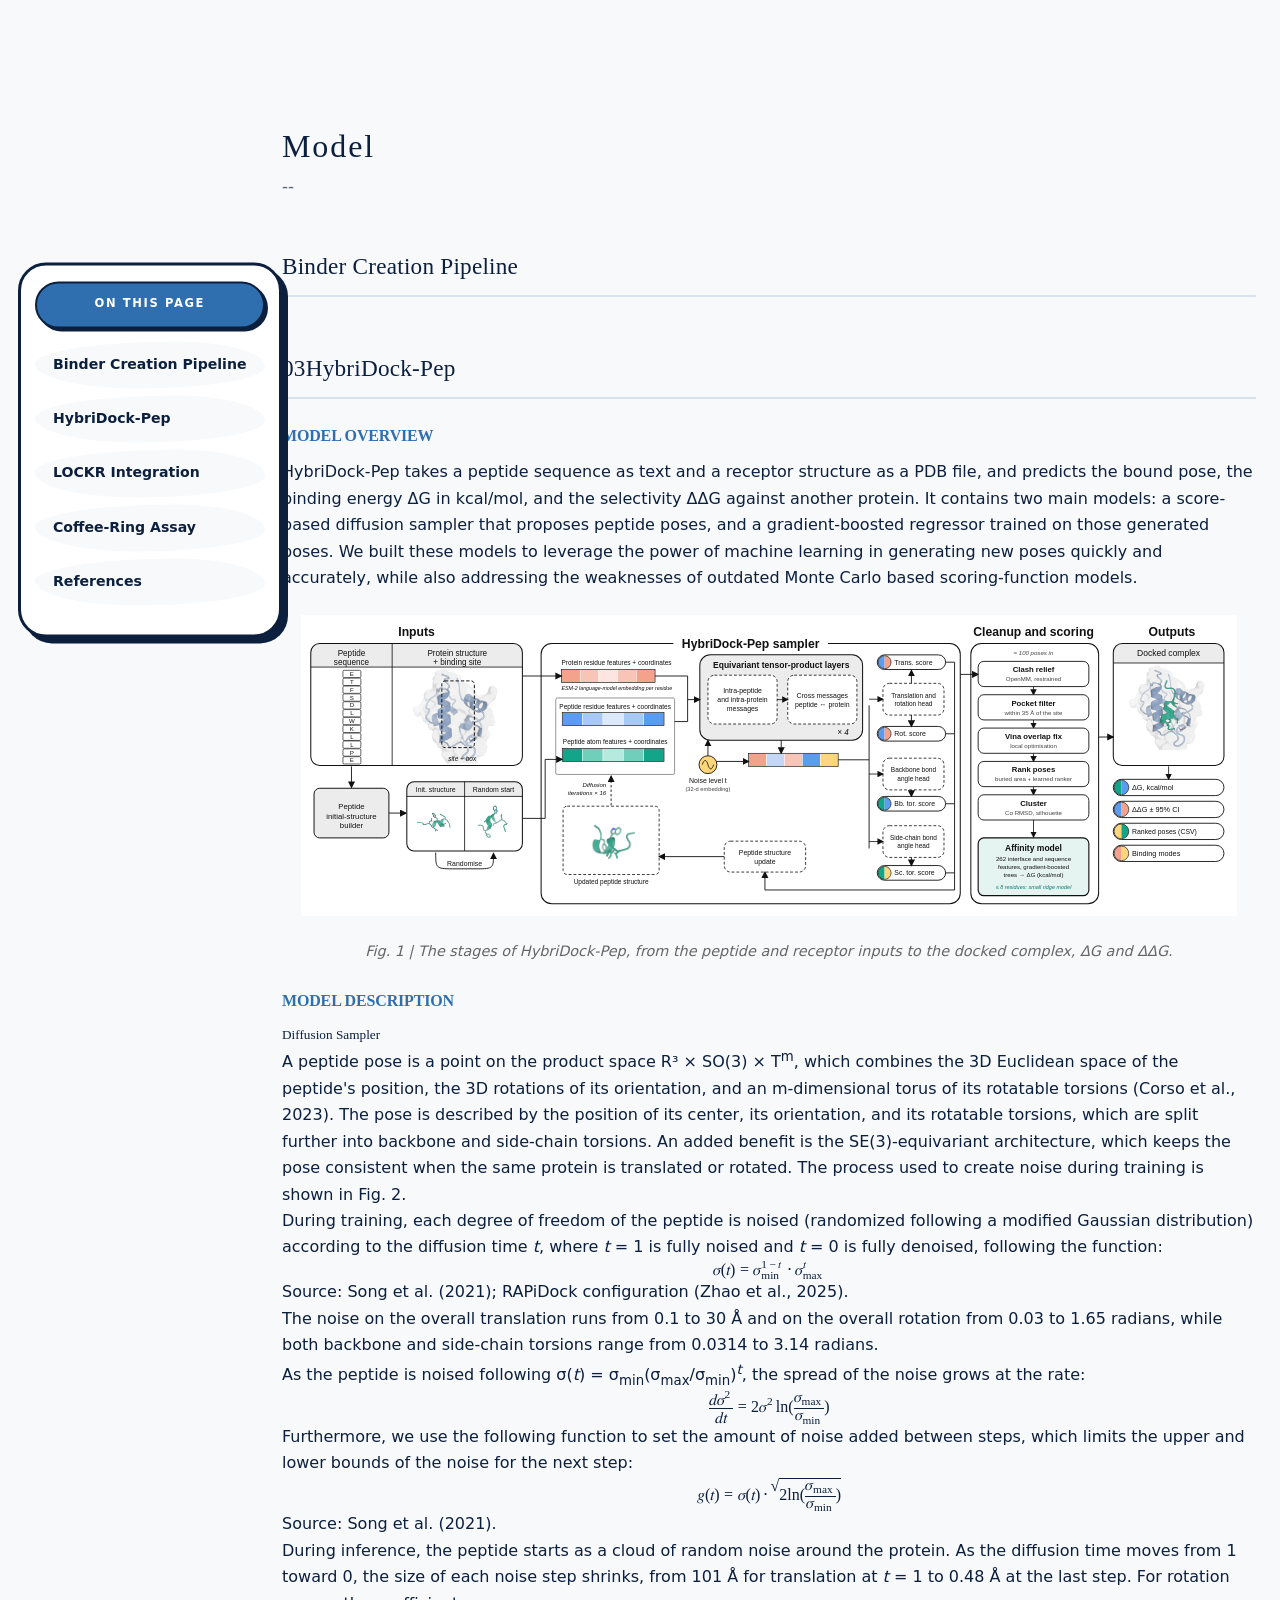
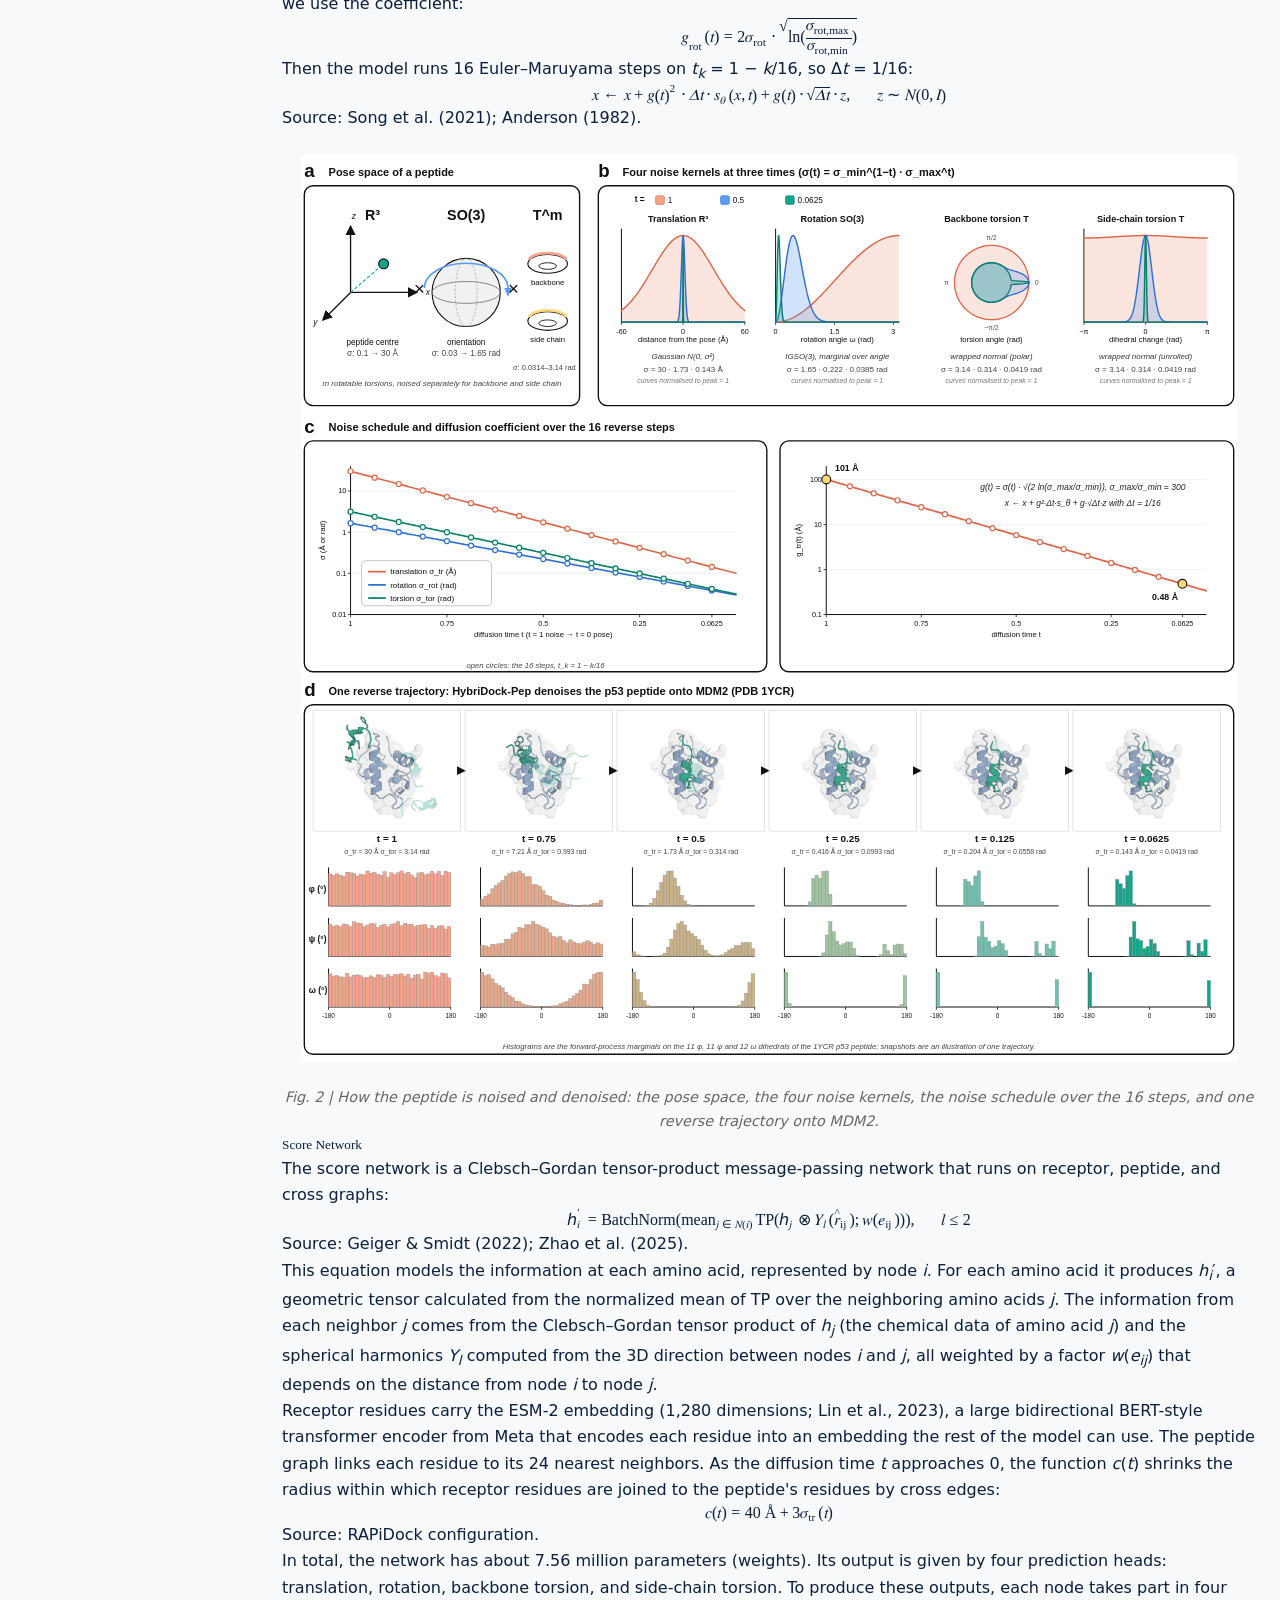
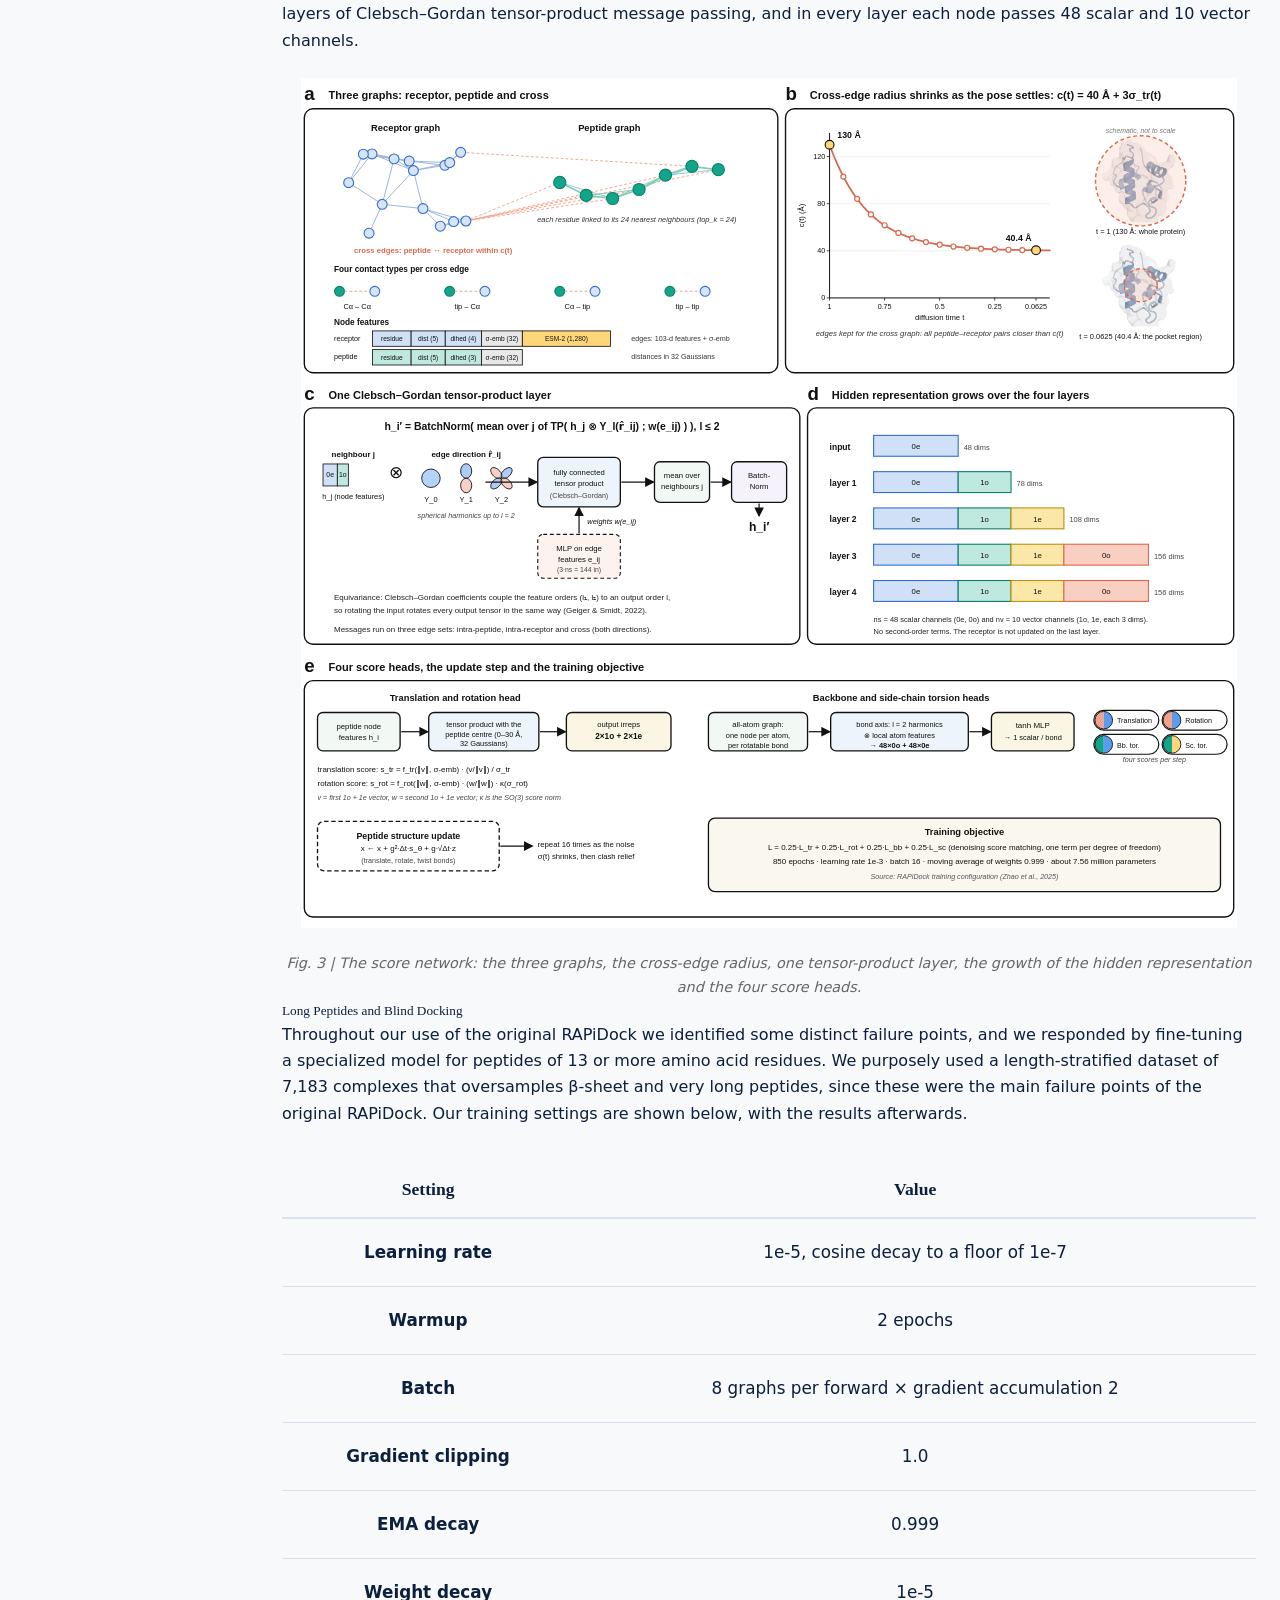
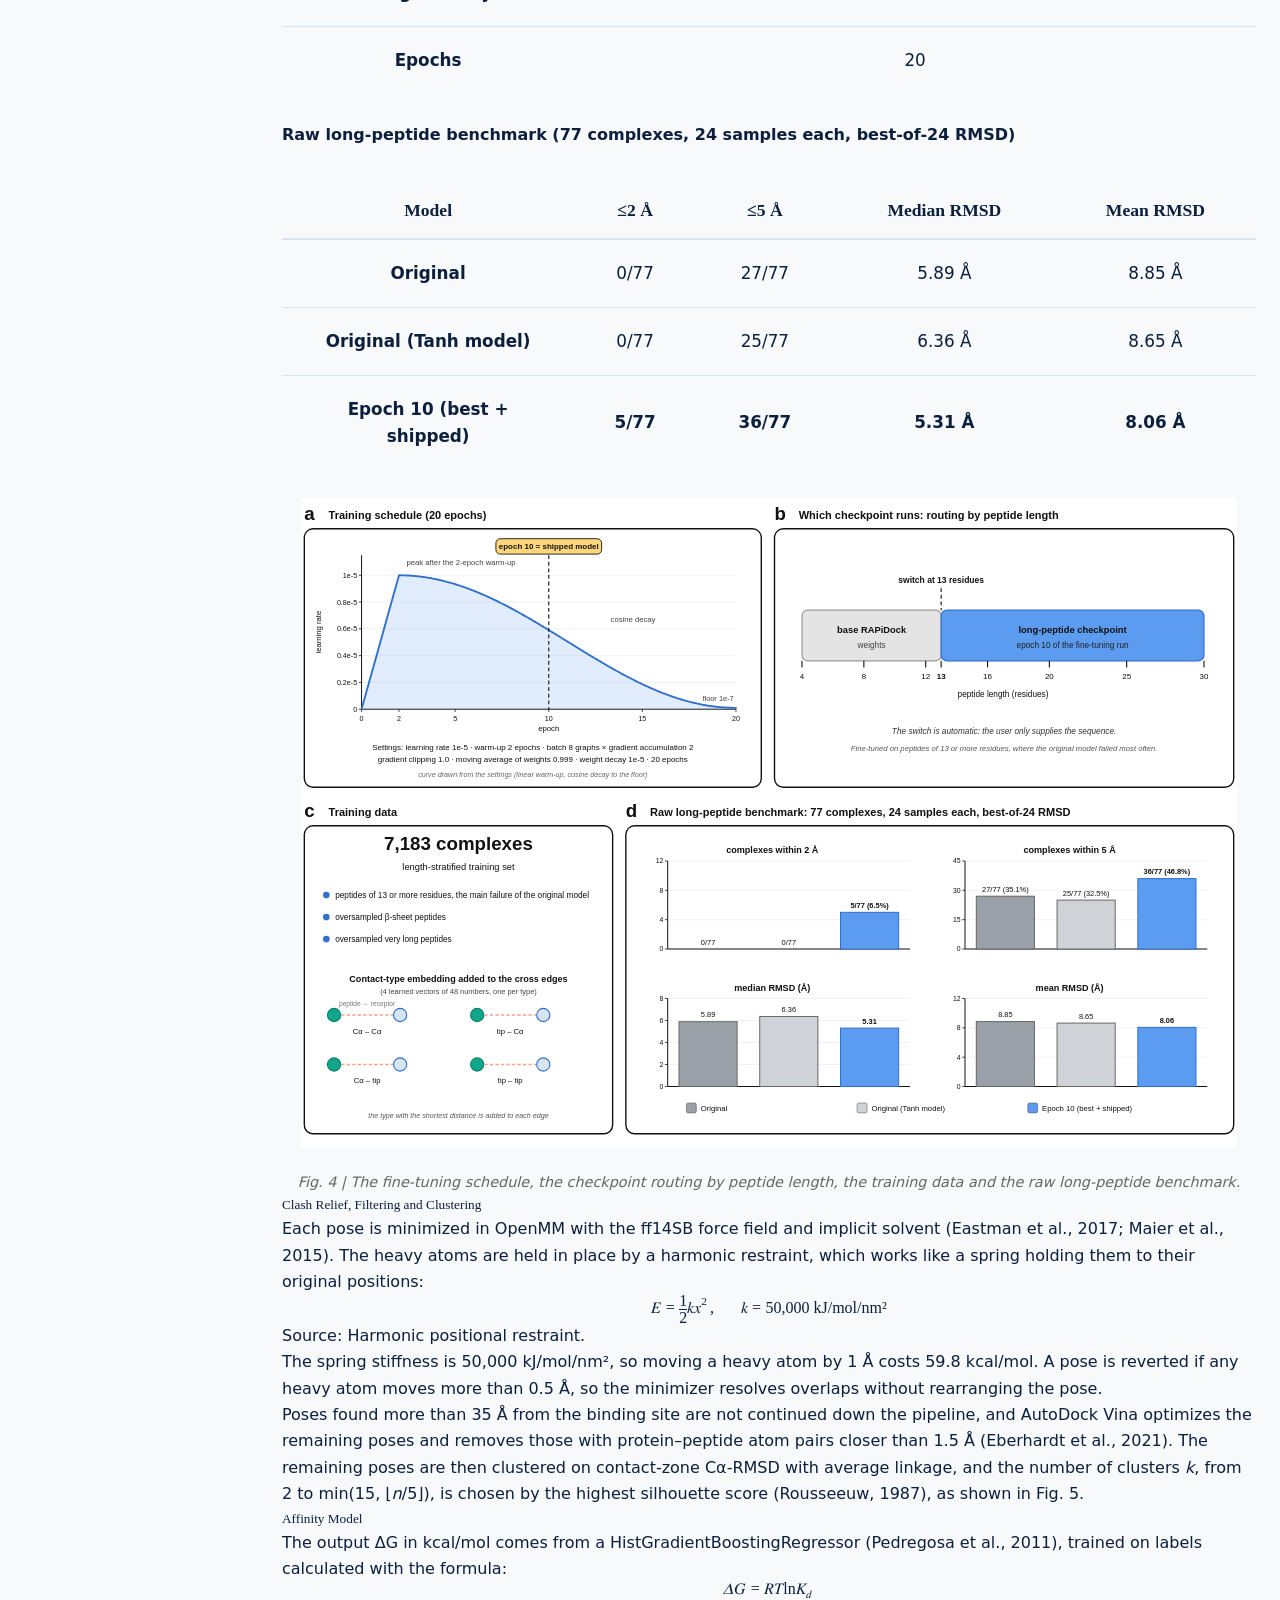
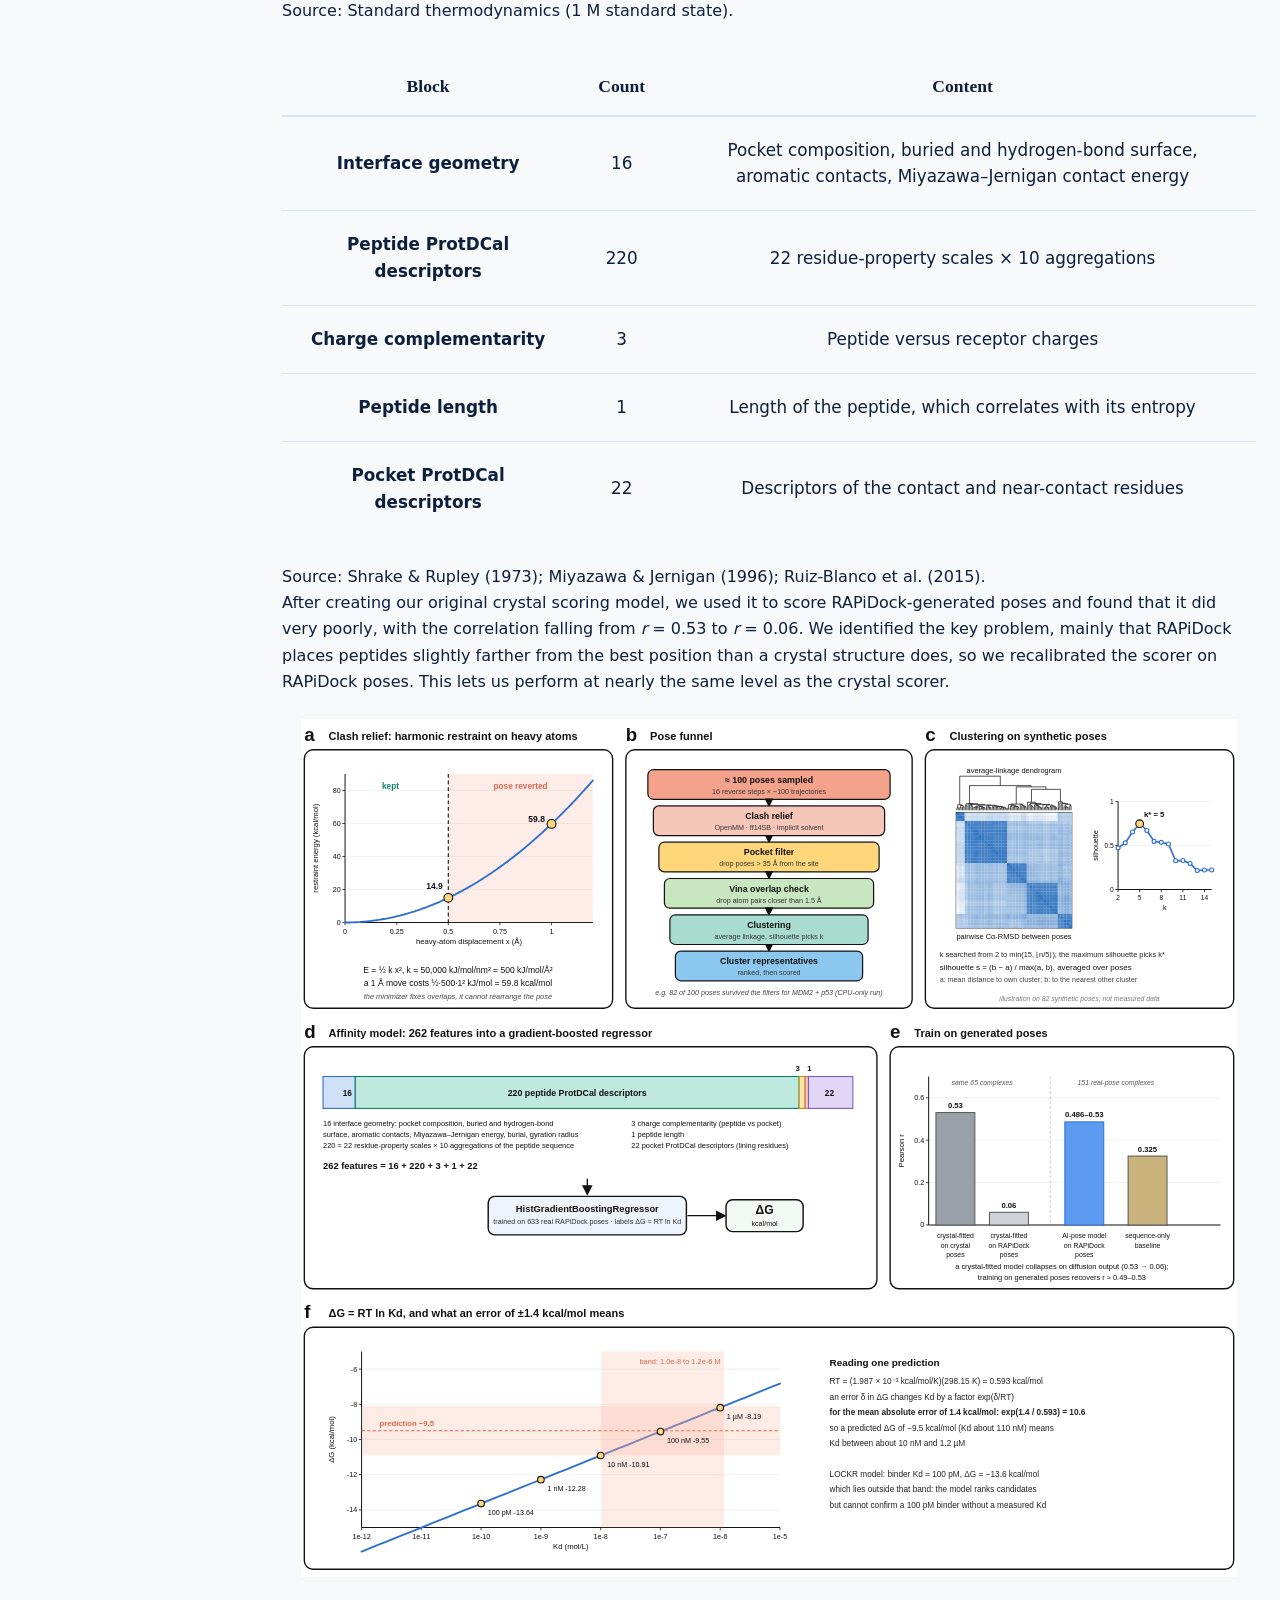
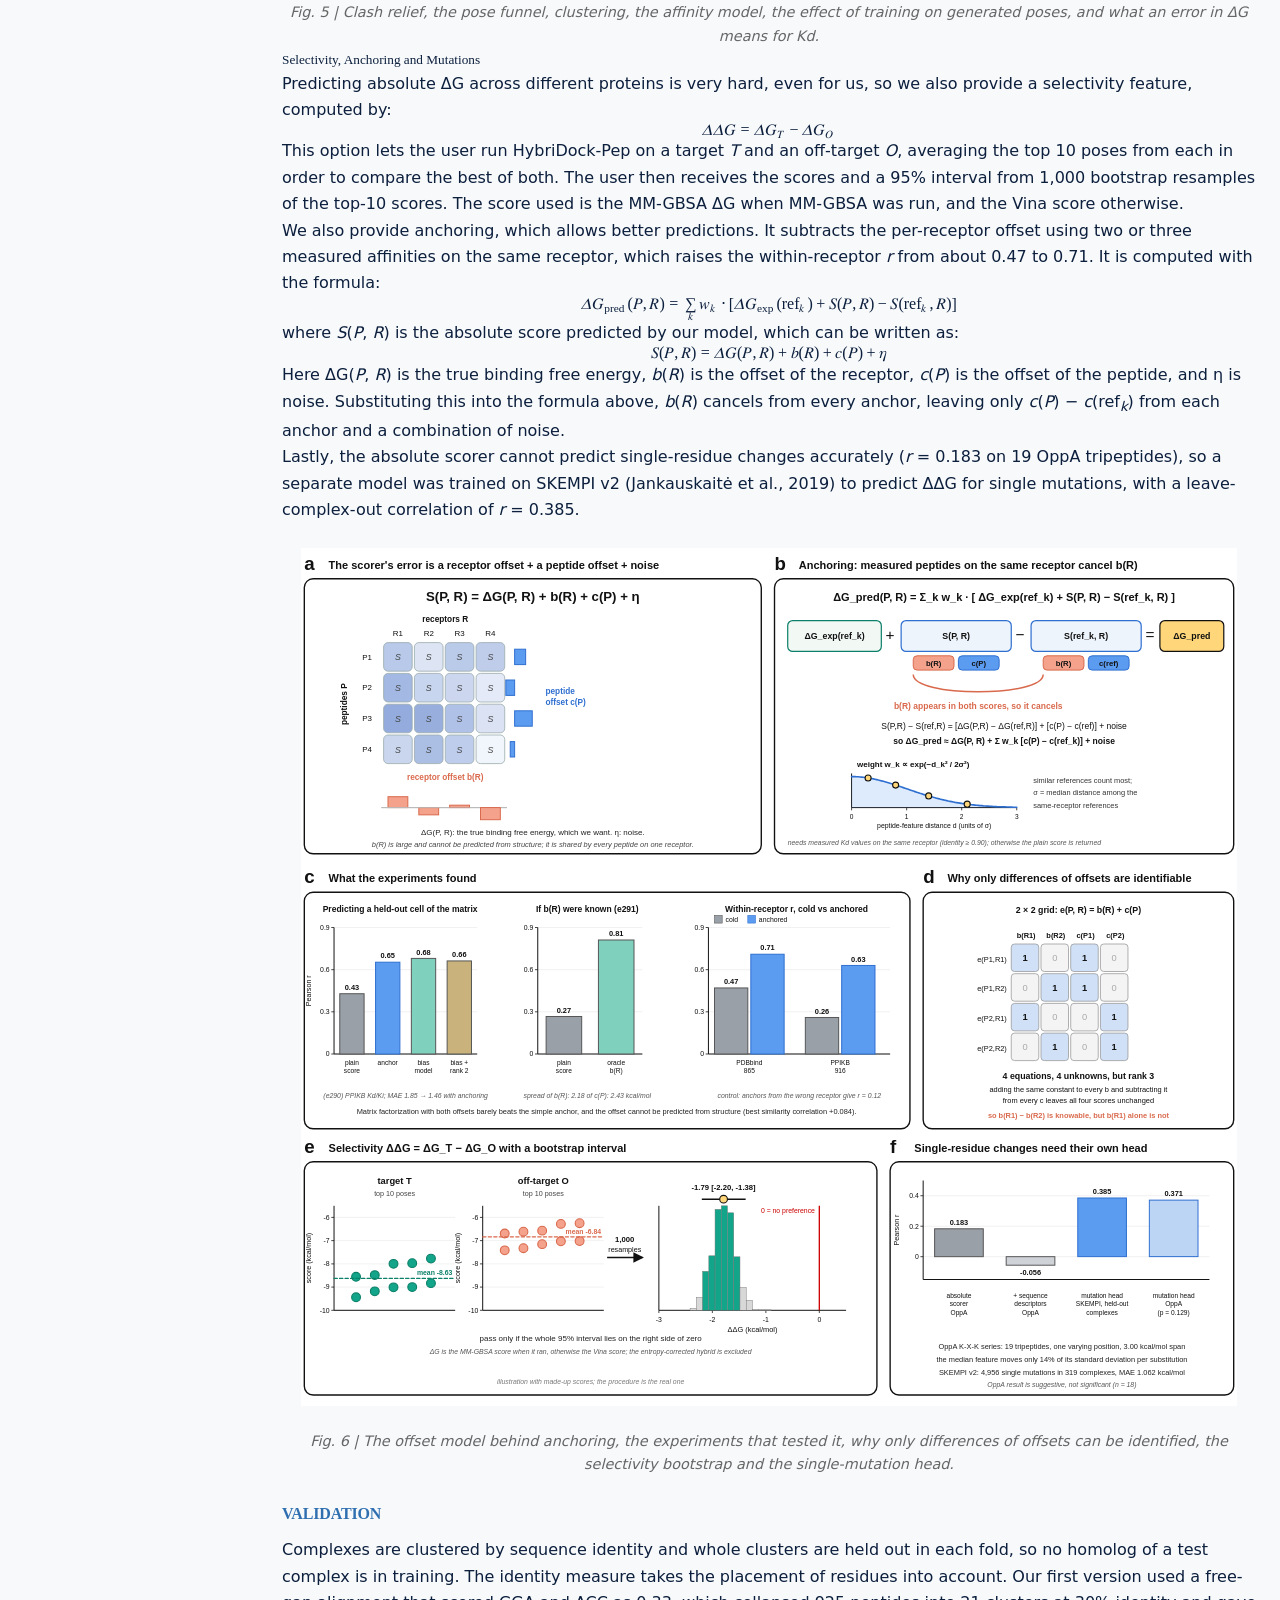
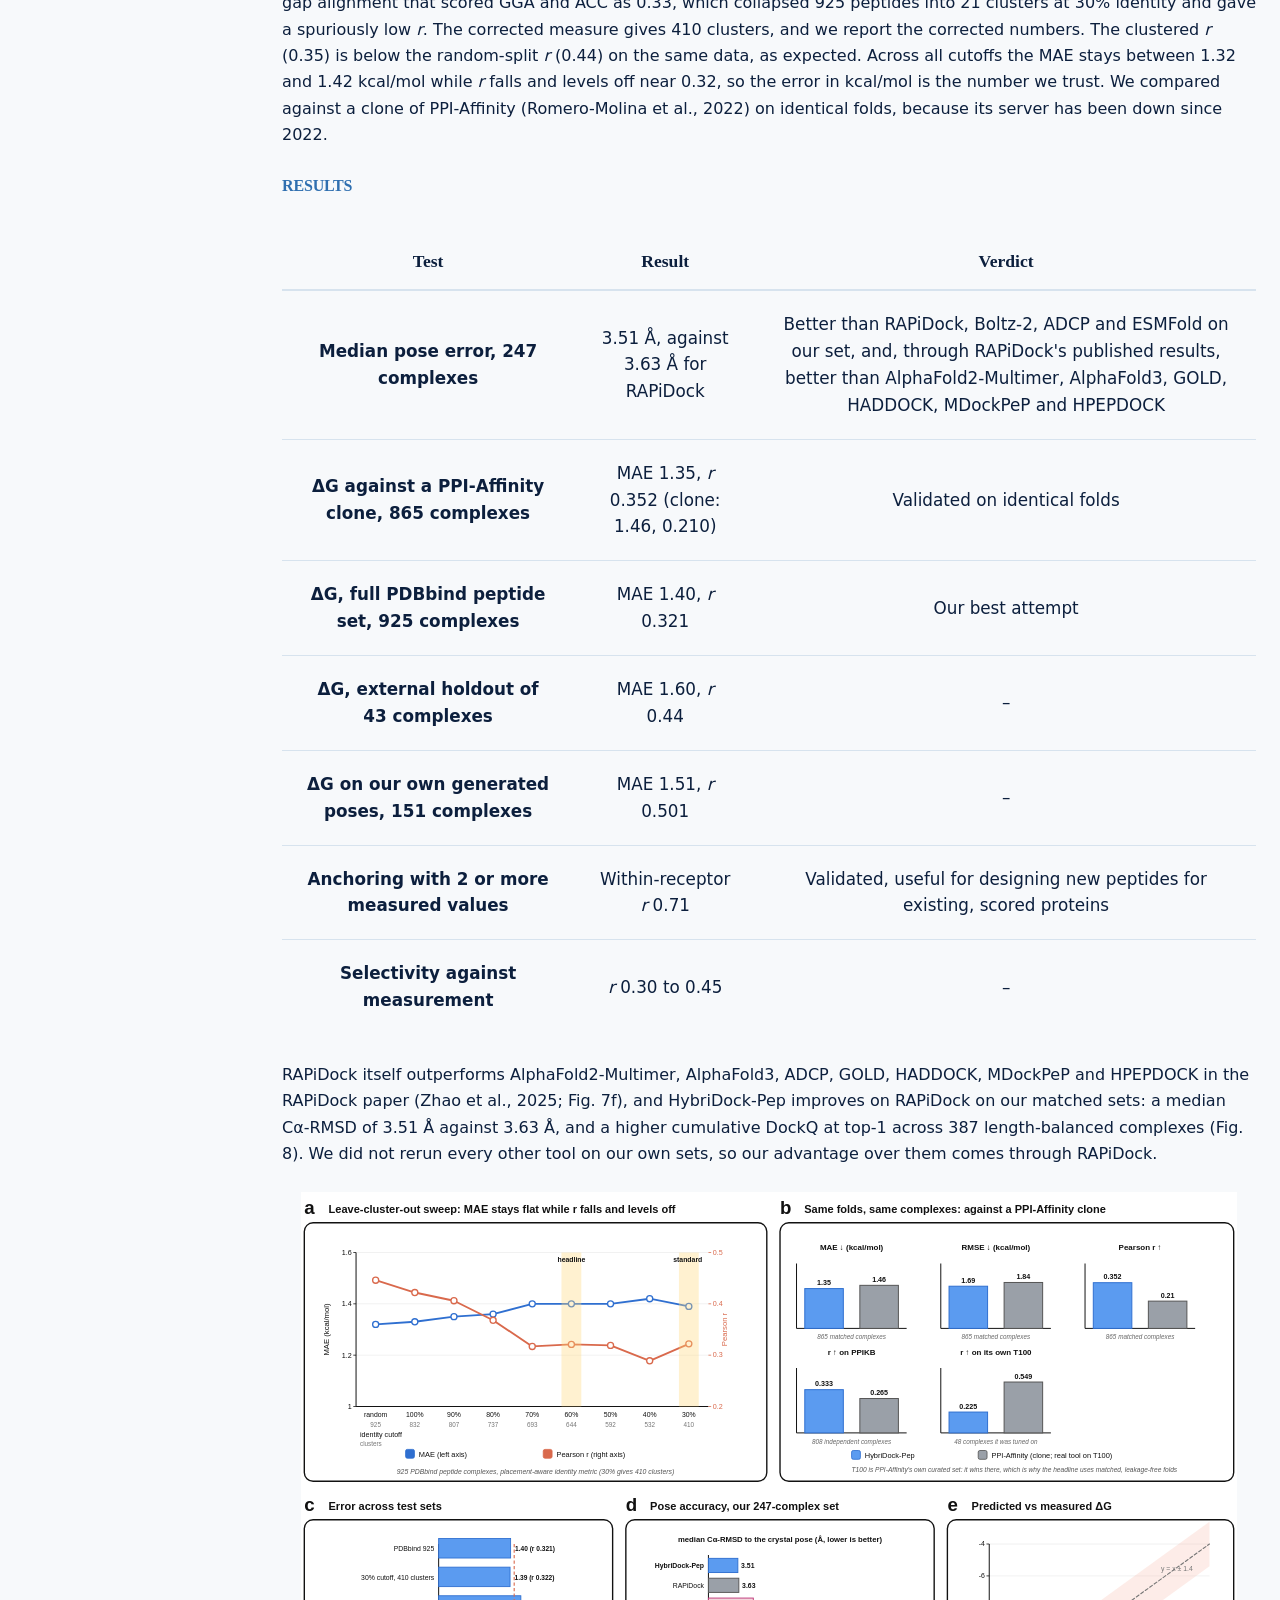
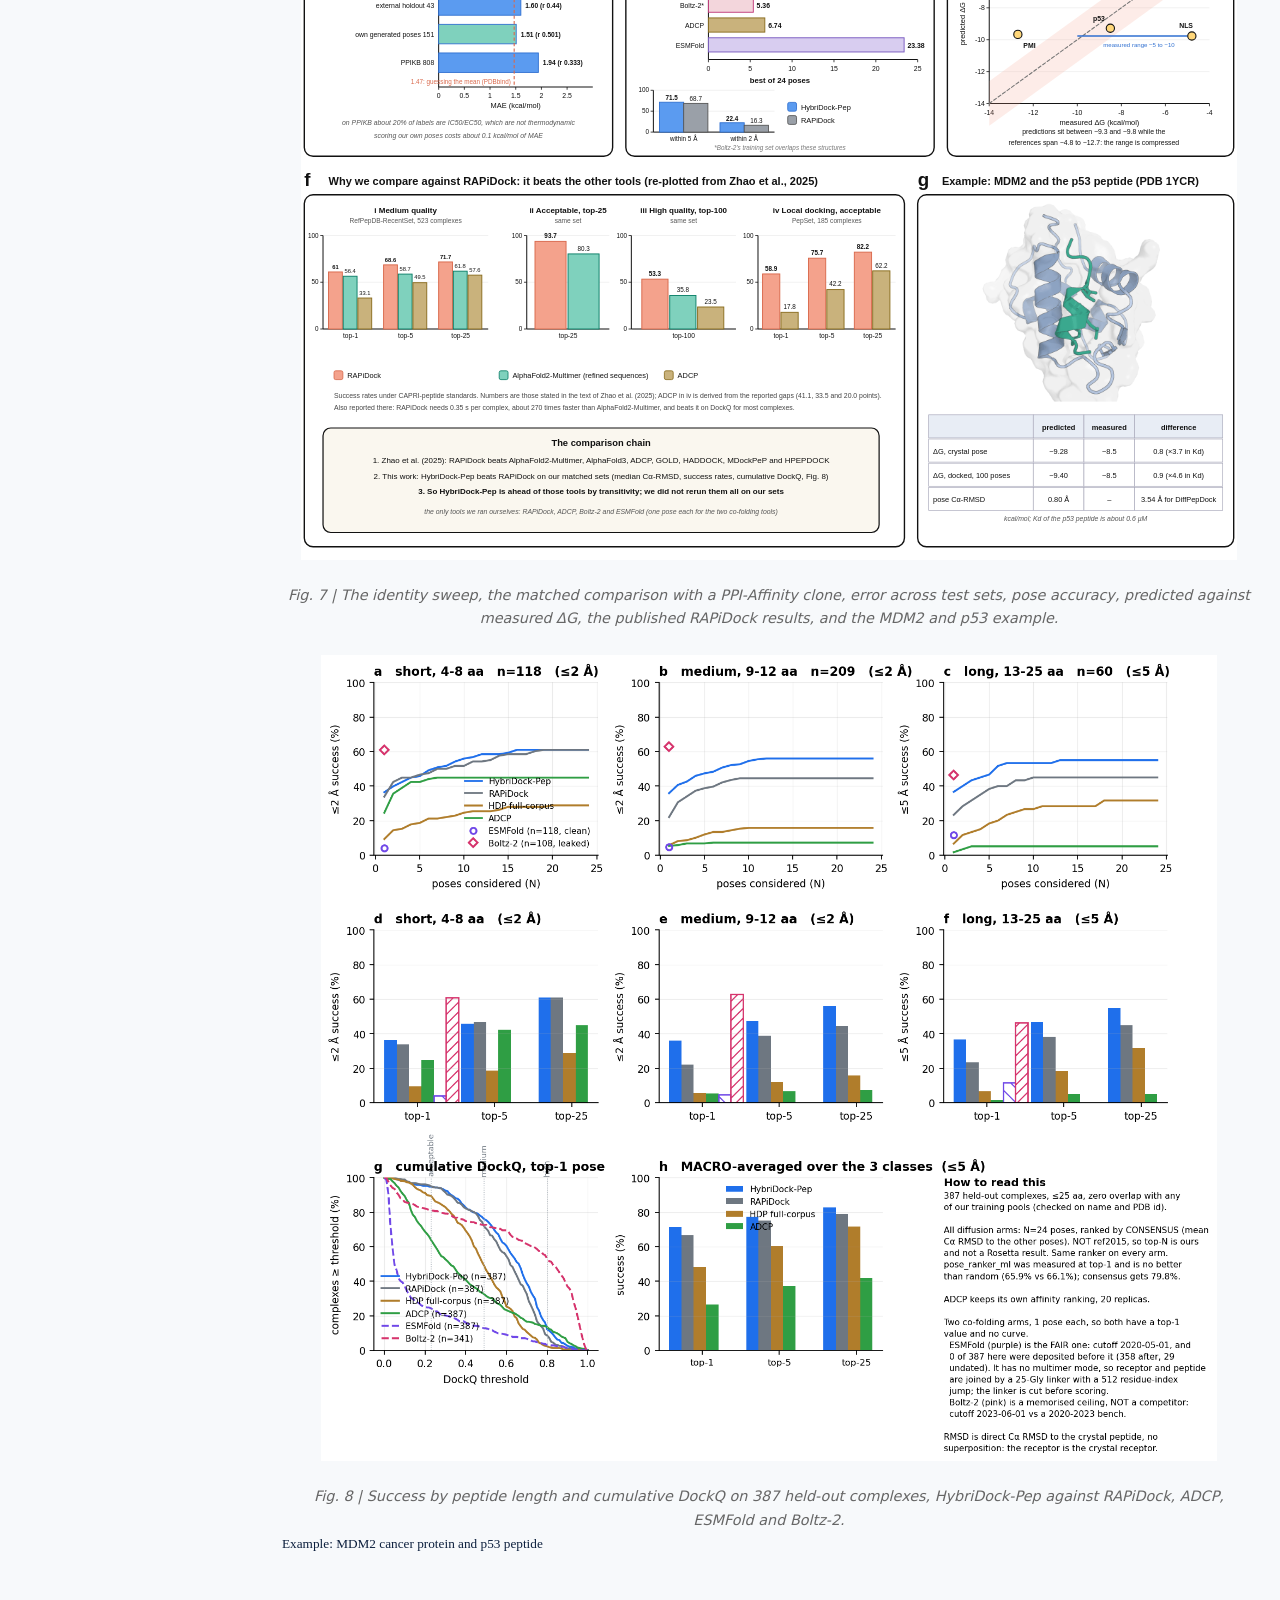
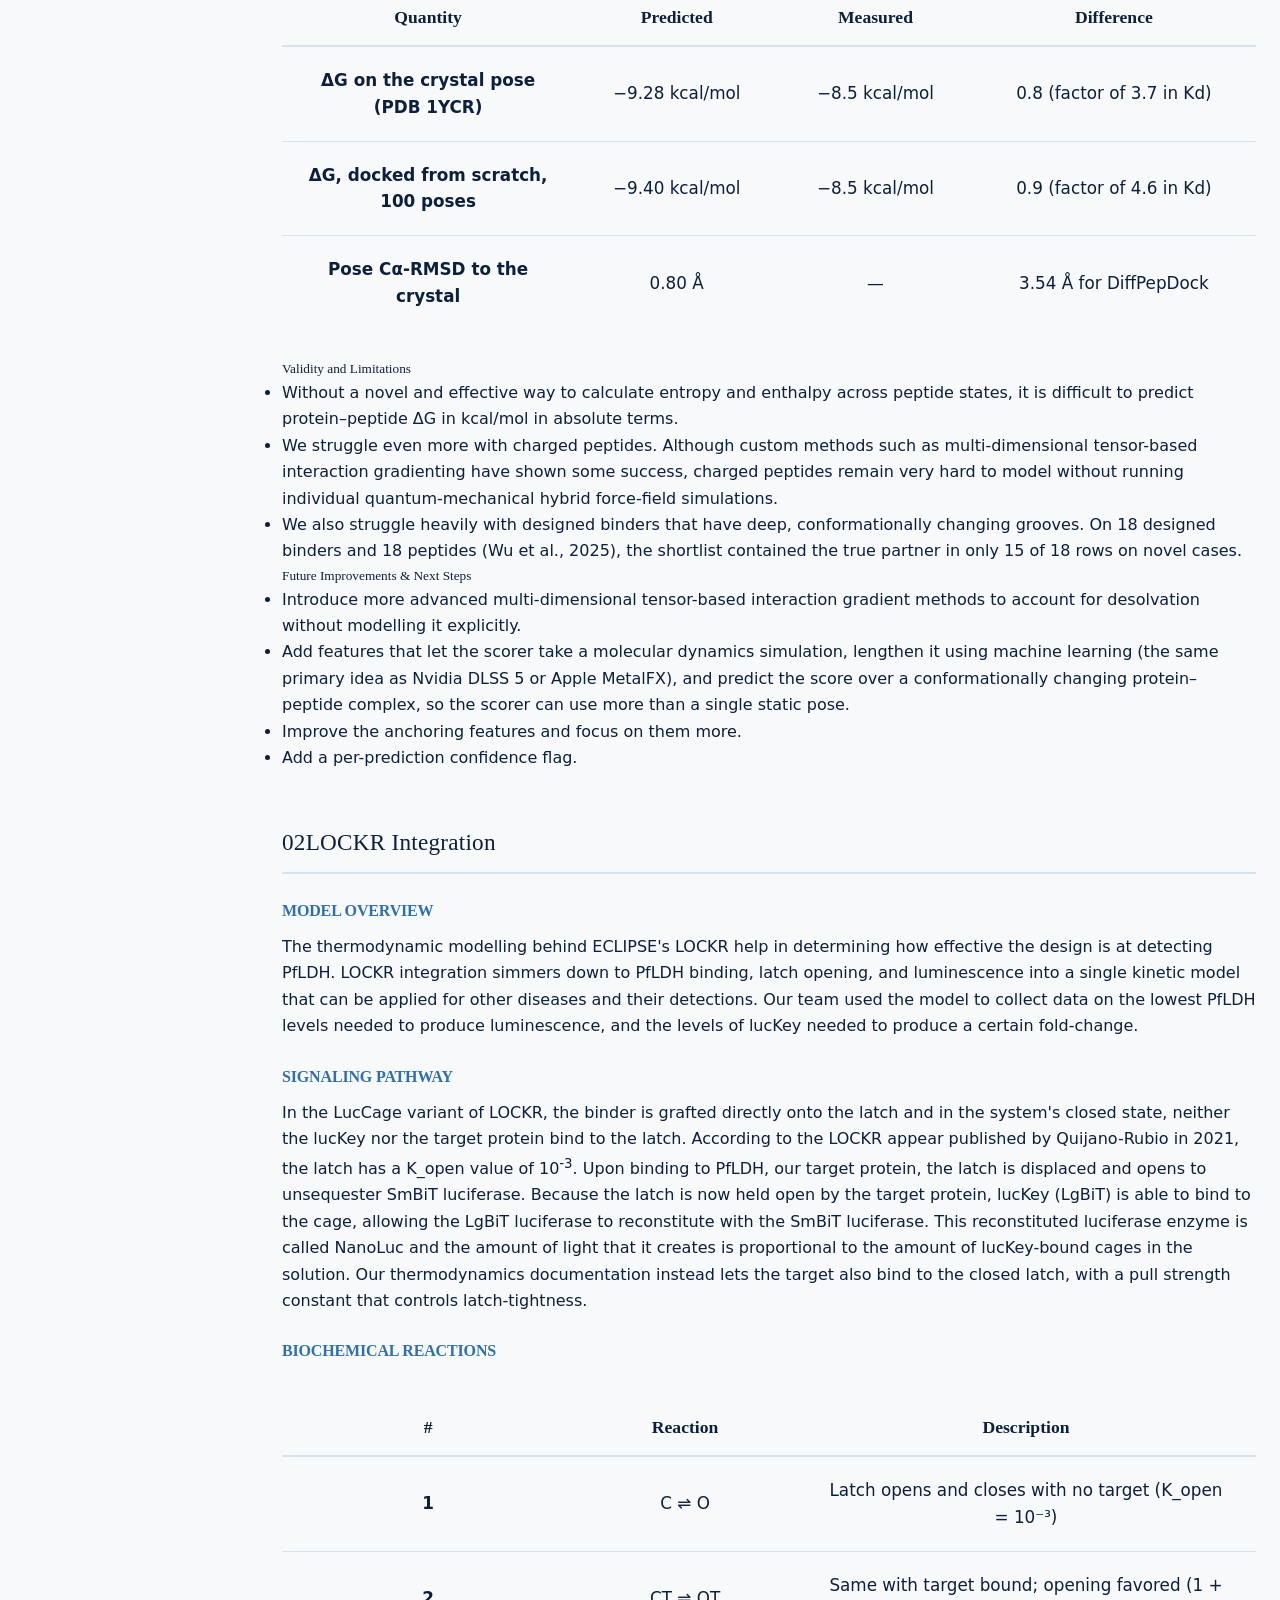
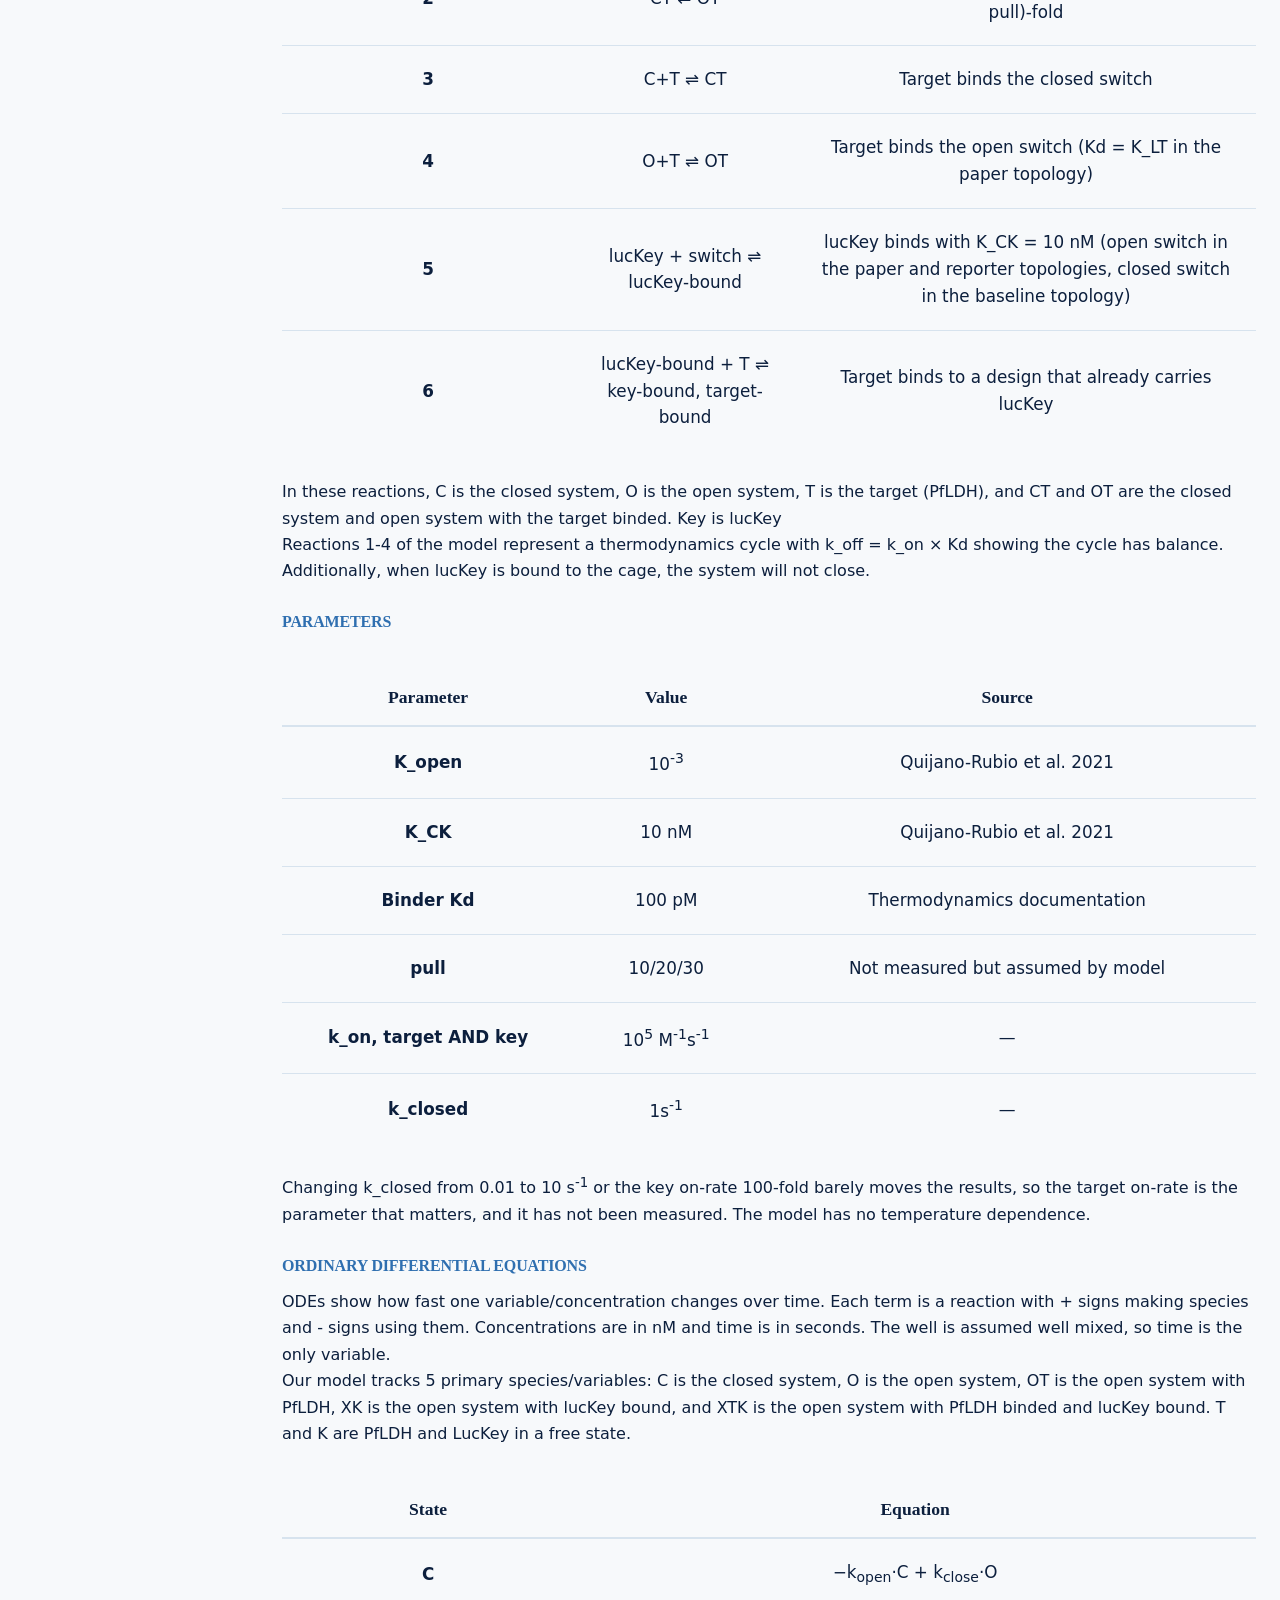
==== commit e11faebe: "Model page: restore the HybriDock-Pep section (the previous commit accidentally reverted it to the p" ====
--- a/pages/model.html
+++ b/pages/model.html
@@ -52,8 +52,121 @@
             <h3><span class="chapter-number" aria-hidden="true">03</span><span>HybriDock-Pep</span></h3>
 
           <div class="section-block">
-<p>--</p>
-
+<h4>Model Overview</h4>
+<p>HybriDock-Pep takes a peptide sequence as text and a receptor structure as a PDB file, and predicts the bound pose, the binding energy ΔG in kcal/mol, and the selectivity ΔΔG against another protein. It contains two main models: a score-based diffusion sampler that proposes peptide poses, and a gradient-boosted regressor trained on those generated poses. We built these models to leverage the power of machine learning in generating new poses quickly and accurately, while also addressing the weaknesses of outdated Monte Carlo based scoring-function models.</p>
+<a href="static/img/hybridock-pep/fig1-architecture.svg" target="_blank" rel="noopener"><img src="static/img/hybridock-pep/fig1-architecture.svg" alt="Architecture of HybriDock-Pep from inputs to outputs" title="Click to open the full-size figure" style="max-width:96%;display:block;margin:1.5em auto"></a>
+<p style="text-align:center;font-style:italic;font-size:0.9em;color:#666;margin-top:0.4em">Fig. 1 | The stages of HybriDock-Pep, from the peptide and receptor inputs to the docked complex, ΔG and ΔΔG.</p>
+</div><div class="section-block">
+<h4>Model Description</h4>
+<h5>Diffusion Sampler</h5>
+<p>A peptide pose is a point on the product space R³ × SO(3) × T<sup>m</sup>, which combines the 3D Euclidean space of the peptide's position, the 3D rotations of its orientation, and an m-dimensional torus of its rotatable torsions (Corso et al., 2023). The pose is described by the position of its center, its orientation, and its rotatable torsions, which are split further into backbone and side-chain torsions. An added benefit is the SE(3)-equivariant architecture, which keeps the pose consistent when the same protein is translated or rotated. The process used to create noise during training is shown in Fig. 2.</p>
+<p>During training, each degree of freedom of the peptide is noised (randomized following a modified Gaussian distribution) according to the diffusion time <em>t</em>, where <em>t</em> = 1 is fully noised and <em>t</em> = 0 is fully denoised, following the function:</p>
+<p><math display="block" style="display:block math;"><mrow><mrow><mi>σ</mi><mo>(</mo><mi>t</mi><mo>)</mo></mrow><mo>=</mo><msubsup><mi>σ</mi><mtext>min</mtext><mrow><mn>1</mn><mo>−</mo><mi>t</mi></mrow></msubsup><mo>⋅</mo><msubsup><mi>σ</mi><mtext>max</mtext><mi>t</mi></msubsup></mrow></math></p>
+<p class="eq-source">Source: Song et al. (2021); RAPiDock configuration (Zhao et al., 2025).</p>
+<p>The noise on the overall translation runs from 0.1 to 30 Å and on the overall rotation from 0.03 to 1.65 radians, while both backbone and side-chain torsions range from 0.0314 to 3.14 radians.</p>
+<p>As the peptide is noised following σ(<em>t</em>) = σ<sub>min</sub>(σ<sub>max</sub>/σ<sub>min</sub>)<sup><em>t</em></sup>, the spread of the noise grows at the rate:</p>
+<p><math display="block" style="display:block math;"><mrow><mfrac><mrow><mi>d</mi><msup><mi>σ</mi><mn>2</mn></msup></mrow><mrow><mi>d</mi><mi>t</mi></mrow></mfrac><mo>=</mo><mn>2</mn><msup><mi>σ</mi><mn>2</mn></msup><mi mathvariant="normal">ln</mi><mo>(</mo><mfrac><msub><mi>σ</mi><mtext>max</mtext></msub><msub><mi>σ</mi><mtext>min</mtext></msub></mfrac><mo>)</mo></mrow></math></p>
+<p>Furthermore, we use the following function to set the amount of noise added between steps, which limits the upper and lower bounds of the noise for the next step:</p>
+<p><math display="block" style="display:block math;"><mrow><mrow><mi>g</mi><mo>(</mo><mi>t</mi><mo>)</mo></mrow><mo>=</mo><mrow><mi>σ</mi><mo>(</mo><mi>t</mi><mo>)</mo></mrow><mo>⋅</mo><msqrt><mrow><mn>2</mn><mi mathvariant="normal">ln</mi><mo>(</mo><mfrac><msub><mi>σ</mi><mtext>max</mtext></msub><msub><mi>σ</mi><mtext>min</mtext></msub></mfrac><mo>)</mo></mrow></msqrt></mrow></math></p>
+<p class="eq-source">Source: Song et al. (2021).</p>
+<p>During inference, the peptide starts as a cloud of random noise around the protein. As the diffusion time moves from 1 toward 0, the size of each noise step shrinks, from 101 Å for translation at <em>t</em> = 1 to 0.48 Å at the last step. For rotation we use the coefficient:</p>
+<p><math display="block" style="display:block math;"><mrow><mrow><msub><mi>g</mi><mtext>rot</mtext></msub><mo>(</mo><mi>t</mi><mo>)</mo></mrow><mo>=</mo><mn>2</mn><msub><mi>σ</mi><mtext>rot</mtext></msub><mo>⋅</mo><msqrt><mrow><mi mathvariant="normal">ln</mi><mo>(</mo><mfrac><msub><mi>σ</mi><mtext>rot,max</mtext></msub><msub><mi>σ</mi><mtext>rot,min</mtext></msub></mfrac><mo>)</mo></mrow></msqrt></mrow></math></p>
+<p>Then the model runs 16 Euler–Maruyama steps on <em>t</em><sub><em>k</em></sub> = 1 − <em>k</em>/16, so Δ<em>t</em> = 1/16:</p>
+<p><math display="block" style="display:block math;"><mrow><mi>x</mi><mo>←</mo><mi>x</mi><mo>+</mo><msup><mrow><mi>g</mi><mo>(</mo><mi>t</mi><mo>)</mo></mrow><mn>2</mn></msup><mo>⋅</mo><mi>Δ</mi><mi>t</mi><mo>⋅</mo><msub><mi>s</mi><mi>θ</mi></msub><mo>(</mo><mi>x</mi><mo>,</mo><mi>t</mi><mo>)</mo><mo>+</mo><mrow><mi>g</mi><mo>(</mo><mi>t</mi><mo>)</mo></mrow><mo>⋅</mo><msqrt><mrow><mi>Δ</mi><mi>t</mi></mrow></msqrt><mo>⋅</mo><mi>z</mi><mo>,</mo><mspace width="1.5em"></mspace><mi>z</mi><mo>∼</mo><mi>N</mi><mo>(</mo><mn>0</mn><mo>,</mo><mi>I</mi><mo>)</mo></mrow></math></p>
+<p class="eq-source">Source: Song et al. (2021); Anderson (1982).</p>
+<a href="static/img/model-hybridock/hdp-fig2-diffusion.svg" target="_blank" rel="noopener"><img src="static/img/model-hybridock/hdp-fig2-diffusion.svg" alt="The pose space, the four noise kernels, the noise schedule and one reverse trajectory" title="Click to open the full-size figure" style="max-width:96%;display:block;margin:1.5em auto"></a>
+<p style="text-align:center;font-style:italic;font-size:0.9em;color:#666;margin-top:0.4em">Fig. 2 | How the peptide is noised and denoised: the pose space, the four noise kernels, the noise schedule over the 16 steps, and one reverse trajectory onto MDM2.</p>
+<h5>Score Network</h5>
+<p>The score network is a Clebsch–Gordan tensor-product message-passing network that runs on receptor, peptide, and cross graphs:</p>
+<p><math display="block" style="display:block math;"><mrow><msubsup><mi>h</mi><mi>i</mi><mo>′</mo></msubsup><mo>=</mo><mtext>BatchNorm</mtext><mo>(</mo><msub><mtext>mean</mtext><mrow><mi>j</mi><mo>∈</mo><mi>N</mi><mo>(</mo><mi>i</mi><mo>)</mo></mrow></msub><mtext>TP</mtext><mo>(</mo><msub><mi>h</mi><mi>j</mi></msub><mo>⊗</mo><msub><mi>Y</mi><mi>l</mi></msub><mo>(</mo><msub><mover><mi>r</mi><mo>^</mo></mover><mtext>ij</mtext></msub><mo>)</mo><mo>;</mo><mi>w</mi><mo>(</mo><msub><mi>e</mi><mtext>ij</mtext></msub><mo>)</mo><mo>)</mo><mo>)</mo><mo>,</mo><mspace width="1.5em"></mspace><mi>l</mi><mo>≤</mo><mn>2</mn></mrow></math></p>
+<p class="eq-source">Source: Geiger &amp; Smidt (2022); Zhao et al. (2025).</p>
+<p>This equation models the information at each amino acid, represented by node <em>i</em>. For each amino acid it produces <em>h</em><sub><em>i</em></sub>′, a geometric tensor calculated from the normalized mean of TP over the neighboring amino acids <em>j</em>. The information from each neighbor <em>j</em> comes from the Clebsch–Gordan tensor product of <em>h</em><sub><em>j</em></sub> (the chemical data of amino acid <em>j</em>) and the spherical harmonics <em>Y</em><sub><em>l</em></sub> computed from the 3D direction between nodes <em>i</em> and <em>j</em>, all weighted by a factor <em>w</em>(<em>e</em><sub><em>ij</em></sub>) that depends on the distance from node <em>i</em> to node <em>j</em>.</p>
+<p>Receptor residues carry the ESM-2 embedding (1,280 dimensions; Lin et al., 2023), a large bidirectional BERT-style transformer encoder from Meta that encodes each residue into an embedding the rest of the model can use. The peptide graph links each residue to its 24 nearest neighbors. As the diffusion time <em>t</em> approaches 0, the function <em>c</em>(<em>t</em>) shrinks the radius within which receptor residues are joined to the peptide's residues by cross edges:</p>
+<p><math display="block" style="display:block math;"><mrow><mi>c</mi><mo>(</mo><mi>t</mi><mo>)</mo><mo>=</mo><mn>40</mn><mtext>&#160;Å</mtext><mo>+</mo><mn>3</mn><msub><mi>σ</mi><mtext>tr</mtext></msub><mo>(</mo><mi>t</mi><mo>)</mo></mrow></math></p>
+<p class="eq-source">Source: RAPiDock configuration.</p>
+<p>In total, the network has about 7.56 million parameters (weights). Its output is given by four prediction heads: translation, rotation, backbone torsion, and side-chain torsion. To produce these outputs, each node takes part in four layers of Clebsch–Gordan tensor-product message passing, and in every layer each node passes 48 scalar and 10 vector channels.</p>
+<a href="static/img/model-hybridock/hdp-fig3-score-network.svg" target="_blank" rel="noopener"><img src="static/img/model-hybridock/hdp-fig3-score-network.svg" alt="The score network" title="Click to open the full-size figure" style="max-width:96%;display:block;margin:1.5em auto"></a>
+<p style="text-align:center;font-style:italic;font-size:0.9em;color:#666;margin-top:0.4em">Fig. 3 | The score network: the three graphs, the cross-edge radius, one tensor-product layer, the growth of the hidden representation and the four score heads.</p>
+<h5>Long Peptides and Blind Docking</h5>
+<p>Throughout our use of the original RAPiDock we identified some distinct failure points, and we responded by fine-tuning a specialized model for peptides of 13 or more amino acid residues. We purposely used a length-stratified dataset of 7,183 complexes that oversamples β-sheet and very long peptides, since these were the main failure points of the original RAPiDock. Our training settings are shown below, with the results afterwards.</p>
+<table>
+<thead>
+<tr><th>Setting</th><th>Value</th></tr>
+</thead>
+<tbody><tr><td>Learning rate</td><td>1e-5, cosine decay to a floor of 1e-7</td></tr><tr><td>Warmup</td><td>2 epochs</td></tr><tr><td>Batch</td><td>8 graphs per forward × gradient accumulation 2</td></tr><tr><td>Gradient clipping</td><td>1.0</td></tr><tr><td>EMA decay</td><td>0.999</td></tr><tr><td>Weight decay</td><td>1e-5</td></tr><tr><td>Epochs</td><td>20</td></tr></tbody></table>
+<p><strong>Raw long-peptide benchmark (77 complexes, 24 samples each, best-of-24 RMSD)</strong></p>
+<table>
+<thead>
+<tr><th>Model</th><th>≤2 Å</th><th>≤5 Å</th><th>Median RMSD</th><th>Mean RMSD</th></tr>
+</thead>
+<tbody><tr><td>Original</td><td>0/77</td><td>27/77</td><td>5.89 Å</td><td>8.85 Å</td></tr><tr><td>Original (Tanh model)</td><td>0/77</td><td>25/77</td><td>6.36 Å</td><td>8.65 Å</td></tr><tr><td><strong>Epoch 10 (best + shipped)</strong></td><td><strong>5/77</strong></td><td><strong>36/77</strong></td><td><strong>5.31 Å</strong></td><td><strong>8.06 Å</strong></td></tr></tbody></table>
+<a href="static/img/model-hybridock/hdp-fig4-long-peptides.svg" target="_blank" rel="noopener"><img src="static/img/model-hybridock/hdp-fig4-long-peptides.svg" alt="Fine-tuning for long peptides" title="Click to open the full-size figure" style="max-width:96%;display:block;margin:1.5em auto"></a>
+<p style="text-align:center;font-style:italic;font-size:0.9em;color:#666;margin-top:0.4em">Fig. 4 | The fine-tuning schedule, the checkpoint routing by peptide length, the training data and the raw long-peptide benchmark.</p>
+<h5>Clash Relief, Filtering and Clustering</h5>
+<p>Each pose is minimized in OpenMM with the ff14SB force field and implicit solvent (Eastman et al., 2017; Maier et al., 2015). The heavy atoms are held in place by a harmonic restraint, which works like a spring holding them to their original positions:</p>
+<p><math display="block" style="display:block math;"><mrow><mi>E</mi><mo>=</mo><mfrac><mn>1</mn><mn>2</mn></mfrac><mi>k</mi><msup><mi>x</mi><mn>2</mn></msup><mo>,</mo><mspace width="1.5em"></mspace><mi>k</mi><mo>=</mo><mn>50,000</mn><mtext>&#160;kJ/mol/nm²</mtext></mrow></math></p>
+<p class="eq-source">Source: Harmonic positional restraint.</p>
+<p>The spring stiffness is 50,000 kJ/mol/nm², so moving a heavy atom by 1 Å costs 59.8 kcal/mol. A pose is reverted if any heavy atom moves more than 0.5 Å, so the minimizer resolves overlaps without rearranging the pose.</p>
+<p>Poses found more than 35 Å from the binding site are not continued down the pipeline, and AutoDock Vina optimizes the remaining poses and removes those with protein–peptide atom pairs closer than 1.5 Å (Eberhardt et al., 2021). The remaining poses are then clustered on contact-zone Cα-RMSD with average linkage, and the number of clusters <em>k</em>, from 2 to min(15, ⌊<em>n</em>/5⌋), is chosen by the highest silhouette score (Rousseeuw, 1987), as shown in Fig. 5.</p>
+<h5>Affinity Model</h5>
+<p>The output ΔG in kcal/mol comes from a HistGradientBoostingRegressor (Pedregosa et al., 2011), trained on labels calculated with the formula:</p>
+<p><math display="block" style="display:block math;"><mrow><mi>Δ</mi><mi>G</mi><mo>=</mo><mi>R</mi><mi>T</mi><mi mathvariant="normal">ln</mi><msub><mi>K</mi><mi>d</mi></msub></mrow></math></p>
+<p class="eq-source">Source: Standard thermodynamics (1 M standard state).</p>
+<table>
+<thead>
+<tr><th>Block</th><th>Count</th><th>Content</th></tr>
+</thead>
+<tbody><tr><td>Interface geometry</td><td>16</td><td>Pocket composition, buried and hydrogen-bond surface, aromatic contacts, Miyazawa–Jernigan contact energy</td></tr><tr><td>Peptide ProtDCal descriptors</td><td>220</td><td>22 residue-property scales × 10 aggregations</td></tr><tr><td>Charge complementarity</td><td>3</td><td>Peptide versus receptor charges</td></tr><tr><td>Peptide length</td><td>1</td><td>Length of the peptide, which correlates with its entropy</td></tr><tr><td>Pocket ProtDCal descriptors</td><td>22</td><td>Descriptors of the contact and near-contact residues</td></tr></tbody></table>
+<p class="eq-source">Source: Shrake &amp; Rupley (1973); Miyazawa &amp; Jernigan (1996); Ruiz-Blanco et al. (2015).</p>
+<p>After creating our original crystal scoring model, we used it to score RAPiDock-generated poses and found that it did very poorly, with the correlation falling from <em>r</em> = 0.53 to <em>r</em> = 0.06. We identified the key problem, mainly that RAPiDock places peptides slightly farther from the best position than a crystal structure does, so we recalibrated the scorer on RAPiDock poses. This lets us perform at nearly the same level as the crystal scorer.</p>
+<a href="static/img/model-hybridock/hdp-fig5-pipeline-affinity.svg" target="_blank" rel="noopener"><img src="static/img/model-hybridock/hdp-fig5-pipeline-affinity.svg" alt="Clash relief, the pose funnel, clustering, the affinity model and the link between dG and Kd" title="Click to open the full-size figure" style="max-width:96%;display:block;margin:1.5em auto"></a>
+<p style="text-align:center;font-style:italic;font-size:0.9em;color:#666;margin-top:0.4em">Fig. 5 | Clash relief, the pose funnel, clustering, the affinity model, the effect of training on generated poses, and what an error in ΔG means for Kd.</p>
+<h5>Selectivity, Anchoring and Mutations</h5>
+<p>Predicting absolute ΔG across different proteins is very hard, even for us, so we also provide a selectivity feature, computed by:</p>
+<p><math display="block" style="display:block math;"><mrow><mi>Δ</mi><mi>Δ</mi><mi>G</mi><mo>=</mo><msub><mrow><mi>Δ</mi><mi>G</mi></mrow><mi>T</mi></msub><mo>−</mo><msub><mrow><mi>Δ</mi><mi>G</mi></mrow><mi>O</mi></msub></mrow></math></p>
+<p>This option lets the user run HybriDock-Pep on a target <em>T</em> and an off-target <em>O</em>, averaging the top 10 poses from each in order to compare the best of both. The user then receives the scores and a 95% interval from 1,000 bootstrap resamples of the top-10 scores. The score used is the MM-GBSA ΔG when MM-GBSA was run, and the Vina score otherwise.</p>
+<p>We also provide anchoring, which allows better predictions. It subtracts the per-receptor offset using two or three measured affinities on the same receptor, which raises the within-receptor <em>r</em> from about 0.47 to 0.71. It is computed with the formula:</p>
+<p><math display="block" style="display:block math;"><mrow><msub><mrow><mi>Δ</mi><mi>G</mi></mrow><mtext>pred</mtext></msub><mrow><mo>(</mo><mi>P</mi><mo>,</mo><mi>R</mi><mo>)</mo></mrow><mo>=</mo><munder><mo>∑</mo><mi>k</mi></munder><msub><mi>w</mi><mi>k</mi></msub><mo>⋅</mo><mo>[</mo><msub><mrow><mi>Δ</mi><mi>G</mi></mrow><mtext>exp</mtext></msub><mo>(</mo><msub><mtext>ref</mtext><mi>k</mi></msub><mo>)</mo><mo>+</mo><mrow><mi>S</mi><mrow><mo>(</mo><mi>P</mi><mo>,</mo><mi>R</mi><mo>)</mo></mrow></mrow><mo>−</mo><mrow><mi>S</mi><mo>(</mo><msub><mtext>ref</mtext><mi>k</mi></msub><mo>,</mo><mi>R</mi><mo>)</mo></mrow><mo>]</mo></mrow></math></p>
+<p>where <em>S</em>(<em>P</em>, <em>R</em>) is the absolute score predicted by our model, which can be written as:</p>
+<p><math display="block" style="display:block math;"><mrow><mrow><mi>S</mi><mrow><mo>(</mo><mi>P</mi><mo>,</mo><mi>R</mi><mo>)</mo></mrow></mrow><mo>=</mo><mrow><mi>Δ</mi><mi>G</mi></mrow><mrow><mo>(</mo><mi>P</mi><mo>,</mo><mi>R</mi><mo>)</mo></mrow><mo>+</mo><mi>b</mi><mo>(</mo><mi>R</mi><mo>)</mo><mo>+</mo><mi>c</mi><mo>(</mo><mi>P</mi><mo>)</mo><mo>+</mo><mi>η</mi></mrow></math></p>
+<p>Here ΔG(<em>P</em>, <em>R</em>) is the true binding free energy, <em>b</em>(<em>R</em>) is the offset of the receptor, <em>c</em>(<em>P</em>) is the offset of the peptide, and η is noise. Substituting this into the formula above, <em>b</em>(<em>R</em>) cancels from every anchor, leaving only <em>c</em>(<em>P</em>) − <em>c</em>(ref<sub><em>k</em></sub>) from each anchor and a combination of noise.</p>
+<p>Lastly, the absolute scorer cannot predict single-residue changes accurately (<em>r</em> = 0.183 on 19 OppA tripeptides), so a separate model was trained on SKEMPI v2 (Jankauskaitė et al., 2019) to predict ΔΔG for single mutations, with a leave-complex-out correlation of <em>r</em> = 0.385.</p>
+<a href="static/img/model-hybridock/hdp-fig6-relative-estimators.svg" target="_blank" rel="noopener"><img src="static/img/model-hybridock/hdp-fig6-relative-estimators.svg" alt="The offset model, anchoring, selectivity and the mutation head" title="Click to open the full-size figure" style="max-width:96%;display:block;margin:1.5em auto"></a>
+<p style="text-align:center;font-style:italic;font-size:0.9em;color:#666;margin-top:0.4em">Fig. 6 | The offset model behind anchoring, the experiments that tested it, why only differences of offsets can be identified, the selectivity bootstrap and the single-mutation head.</p>
+</div><div class="section-block">
+<h4>Validation</h4>
+<p>Complexes are clustered by sequence identity and whole clusters are held out in each fold, so no homolog of a test complex is in training. The identity measure takes the placement of residues into account. Our first version used a free-gap alignment that scored GGA and ACC as 0.33, which collapsed 925 peptides into 21 clusters at 30% identity and gave a spuriously low <em>r</em>. The corrected measure gives 410 clusters, and we report the corrected numbers. The clustered <em>r</em> (0.35) is below the random-split <em>r</em> (0.44) on the same data, as expected. Across all cutoffs the MAE stays between 1.32 and 1.42 kcal/mol while <em>r</em> falls and levels off near 0.32, so the error in kcal/mol is the number we trust. We compared against a clone of PPI-Affinity (Romero-Molina et al., 2022) on identical folds, because its server has been down since 2022.</p>
+</div><div class="section-block">
+<h4>Results</h4>
+<table>
+<thead>
+<tr><th>Test</th><th>Result</th><th>Verdict</th></tr>
+</thead>
+<tbody><tr><td>Median pose error, 247 complexes</td><td>3.51 Å, against 3.63 Å for RAPiDock</td><td>Better than RAPiDock, Boltz-2, ADCP and ESMFold on our set, and, through RAPiDock's published results, better than AlphaFold2-Multimer, AlphaFold3, GOLD, HADDOCK, MDockPeP and HPEPDOCK</td></tr><tr><td>ΔG against a PPI-Affinity clone, 865 complexes</td><td>MAE 1.35, <em>r</em> 0.352 (clone: 1.46, 0.210)</td><td>Validated on identical folds</td></tr><tr><td>ΔG, full PDBbind peptide set, 925 complexes</td><td>MAE 1.40, <em>r</em> 0.321</td><td>Our best attempt</td></tr><tr><td>ΔG, external holdout of 43 complexes</td><td>MAE 1.60, <em>r</em> 0.44</td><td>–</td></tr><tr><td>ΔG on our own generated poses, 151 complexes</td><td>MAE 1.51, <em>r</em> 0.501</td><td>–</td></tr><tr><td>Anchoring with 2 or more measured values</td><td>Within-receptor <em>r</em> 0.71</td><td>Validated, useful for designing new peptides for existing, scored proteins</td></tr><tr><td>Selectivity against measurement</td><td><em>r</em> 0.30 to 0.45</td><td>–</td></tr></tbody></table>
+<p>RAPiDock itself outperforms AlphaFold2-Multimer, AlphaFold3, ADCP, GOLD, HADDOCK, MDockPeP and HPEPDOCK in the RAPiDock paper (Zhao et al., 2025; Fig. 7f), and HybriDock-Pep improves on RAPiDock on our matched sets: a median Cα-RMSD of 3.51 Å against 3.63 Å, and a higher cumulative DockQ at top-1 across 387 length-balanced complexes (Fig. 8). We did not rerun every other tool on our own sets, so our advantage over them comes through RAPiDock.</p>
+<a href="static/img/model-hybridock/hdp-fig7-validation.svg" target="_blank" rel="noopener"><img src="static/img/model-hybridock/hdp-fig7-validation.svg" alt="Validation and results against other tools" title="Click to open the full-size figure" style="max-width:96%;display:block;margin:1.5em auto"></a>
+<p style="text-align:center;font-style:italic;font-size:0.9em;color:#666;margin-top:0.4em">Fig. 7 | The identity sweep, the matched comparison with a PPI-Affinity clone, error across test sets, pose accuracy, predicted against measured ΔG, the published RAPiDock results, and the MDM2 and p53 example.</p>
+<a href="static/img/hybridock-pep/fig8-length-split.png" target="_blank" rel="noopener"><img src="static/img/hybridock-pep/fig8-length-split.png" alt="Success by peptide length and cumulative DockQ on 387 held-out complexes" title="Click to open the full-size figure" style="max-width:92%;display:block;margin:1.5em auto"></a>
+<p style="text-align:center;font-style:italic;font-size:0.9em;color:#666;margin-top:0.4em">Fig. 8 | Success by peptide length and cumulative DockQ on 387 held-out complexes, HybriDock-Pep against RAPiDock, ADCP, ESMFold and Boltz-2.</p>
+<h5>Example: MDM2 cancer protein and p53 peptide</h5>
+<table>
+<thead>
+<tr><th>Quantity</th><th>Predicted</th><th>Measured</th><th>Difference</th></tr>
+</thead>
+<tbody><tr><td>ΔG on the crystal pose (PDB 1YCR)</td><td>−9.28 kcal/mol</td><td>−8.5 kcal/mol</td><td>0.8 (factor of 3.7 in Kd)</td></tr><tr><td>ΔG, docked from scratch, 100 poses</td><td>−9.40 kcal/mol</td><td>−8.5 kcal/mol</td><td>0.9 (factor of 4.6 in Kd)</td></tr><tr><td>Pose Cα-RMSD to the crystal</td><td>0.80 Å</td><td>—</td><td>3.54 Å for DiffPepDock</td></tr></tbody></table>
+<h5>Validity and Limitations</h5>
+<ul>
+<li>Without a novel and effective way to calculate entropy and enthalpy across peptide states, it is difficult to predict protein–peptide ΔG in kcal/mol in absolute terms.</li>
+<li>We struggle even more with charged peptides. Although custom methods such as multi-dimensional tensor-based interaction gradienting have shown some success, charged peptides remain very hard to model without running individual quantum-mechanical hybrid force-field simulations.</li>
+<li>We also struggle heavily with designed binders that have deep, conformationally changing grooves. On 18 designed binders and 18 peptides (Wu et al., 2025), the shortlist contained the true partner in only 15 of 18 rows on novel cases.</li>
+</ul>
+<h5>Future Improvements &amp; Next Steps</h5>
+<ul>
+<li>Introduce more advanced multi-dimensional tensor-based interaction gradient methods to account for desolvation without modelling it explicitly.</li>
+<li>Add features that let the scorer take a molecular dynamics simulation, lengthen it using machine learning (the same primary idea as Nvidia DLSS 5 or Apple MetalFX), and predict the score over a conformationally changing protein–peptide complex, so the scorer can use more than a single static pose.</li>
+<li>Improve the anchoring features and focus on them more.</li>
+<li>Add a per-prediction confidence flag.</li>
+</ul>
 </div></section><section class="wiki-section toc-section" id="lockr-integration">
             <h3><span class="chapter-number" aria-hidden="true">02</span><span>LOCKR Integration</span></h3>
 
@@ -1424,6 +1537,59 @@
 
 </div><div class="section-block">
   <h4 class="section-block-label">HybriDock-Pep</h4>
+<p>Abramson, J. et al. (2024). Accurate structure prediction of biomolecular interactions with AlphaFold 3. <em>Nature</em> 630, 493–500.</p>
+
+<p>Anderson, B. D. O. (1982). Reverse-time diffusion equation models. <em>Stochastic Processes and their Applications</em> 12, 313–326.</p>
+
+<p>Basu, S. &amp; Wallner, B. (2016). DockQ: a quality measure for protein-protein docking models. <em>PLoS ONE</em> 11, e0161879.</p>
+
+<p>Corso, G. et al. (2023). DiffDock: diffusion steps, twists, and turns for molecular docking. <em>ICLR</em>.</p>
+
+<p>Eastman, P. et al. (2017). OpenMM 7: rapid development of high performance algorithms for molecular dynamics. <em>PLOS Comput. Biol.</em> 13, e1005659.</p>
+
+<p>Eberhardt, J. et al. (2021). AutoDock Vina 1.2.0: new docking methods, expanded force field, and Python bindings. <em>J. Chem. Inf. Model.</em> 61, 3891–3898.</p>
+
+<p>Evans, R. et al. (2022). Protein complex prediction with AlphaFold-Multimer. <em>bioRxiv</em> 10.1101/2021.10.04.463034.</p>
+
+<p>Geiger, M. &amp; Smidt, T. (2022). e3nn: Euclidean neural networks. <em>arXiv</em> 2207.09453.</p>
+
+<p>Jankauskaitė, J. et al. (2019). SKEMPI 2.0: an updated benchmark of changes in protein–protein binding energy, kinetics and thermodynamics upon mutation. <em>Bioinformatics</em> 35, 462–469.</p>
+
+<p>Jones, G., Willett, P., Glen, R. C., Leach, A. R. &amp; Taylor, R. (1997). Development and validation of a genetic algorithm for flexible docking. <em>J. Mol. Biol.</em> 267, 727–748.</p>
+
+<p>Lensink, M. F., Nadzirin, N., Velankar, S. &amp; Wodak, S. J. (2020). Modeling protein-protein, protein-peptide, and protein-oligosaccharide complexes: CAPRI 7th edition. <em>Proteins</em> 88, 916–938.</p>
+
+<p>Lin, Z. et al. (2023). Evolutionary-scale prediction of atomic-level protein structure with a language model. <em>Science</em> 379, 1123–1130.</p>
+
+<p>Maier, J. A. et al. (2015). ff14SB: improving the accuracy of protein side chain and backbone parameters from ff99SB. <em>J. Chem. Theory Comput.</em> 11, 3696–3713.</p>
+
+<p>Miyazawa, S. &amp; Jernigan, R. L. (1996). Residue–residue potentials with a favorable contact pair term and an unfavorable high packing density term, for simulation and threading. <em>J. Mol. Biol.</em> 256, 623–644.</p>
+
+<p>Passaro, S. et al. (2025). Boltz-2: towards accurate and efficient binding affinity prediction. <em>bioRxiv</em>.</p>
+
+<p>Pedregosa, F. et al. (2011). Scikit-learn: machine learning in Python. <em>J. Mach. Learn. Res.</em> 12, 2825–2830.</p>
+
+<p>Romero-Molina, S. et al. (2022). PPI-Affinity: a web tool for the prediction and optimization of protein–peptide and protein–protein binding affinity. <em>J. Proteome Res.</em> 21, 1829–1841.</p>
+
+<p>Rousseeuw, P. J. (1987). Silhouettes: a graphical aid to the interpretation and validation of cluster analysis. <em>J. Comput. Appl. Math.</em> 20, 53–65.</p>
+
+<p>Ruiz-Blanco, Y. B. et al. (2015). ProtDCal: a program to compute general-purpose-numerical descriptors for sequences and 3D-structures of proteins. <em>J. Cheminformatics</em> 7, 19.</p>
+
+<p>Shrake, A. &amp; Rupley, J. A. (1973). Environment and exposure to solvent of protein atoms: lysozyme and insulin. <em>J. Mol. Biol.</em> 79, 351–371.</p>
+
+<p>Song, Y. et al. (2021). Score-based generative modeling through stochastic differential equations. <em>ICLR</em>.</p>
+
+<p>Trellet, M., Melquiond, A. S. J. &amp; Bonvin, A. M. J. J. (2013). A unified conformational selection and induced fit approach to protein-peptide docking. <em>PLoS ONE</em> 8, e58769.</p>
+
+<p>Wu et al. (2025). <em>Science</em> (Fig. 2B, the 18 × 18 specificity grid).</p>
+
+<p>Xu, X., Yan, C. &amp; Zou, X. (2018). MDockPeP: an ab-initio protein-peptide docking server. <em>J. Comput. Chem.</em> 39, 2409–2413.</p>
+
+<p>Zhang, Y. &amp; Sanner, M. F. (2019). AutoDock CrankPep: combining folding and docking to predict protein-peptide complexes. <em>Bioinformatics</em> 35, 5121–5127.</p>
+
+<p>Zhao, H. et al. (2025). Protein–peptide docking with a rational and accurate diffusion generative model. <em>Nat. Mach. Intell.</em> 7, 1308.</p>
+
+<p>Zhou, P., Jin, B., Li, H. &amp; Huang, S.-Y. (2018). HPEPDOCK: a web server for blind peptide-protein docking based on a hierarchical algorithm. <em>Nucleic Acids Res.</em> 46, W443–W450.</p>
 
 </div><div class="section-block">
   <h4 class="section-block-label">LOCKR Integration</h4>
